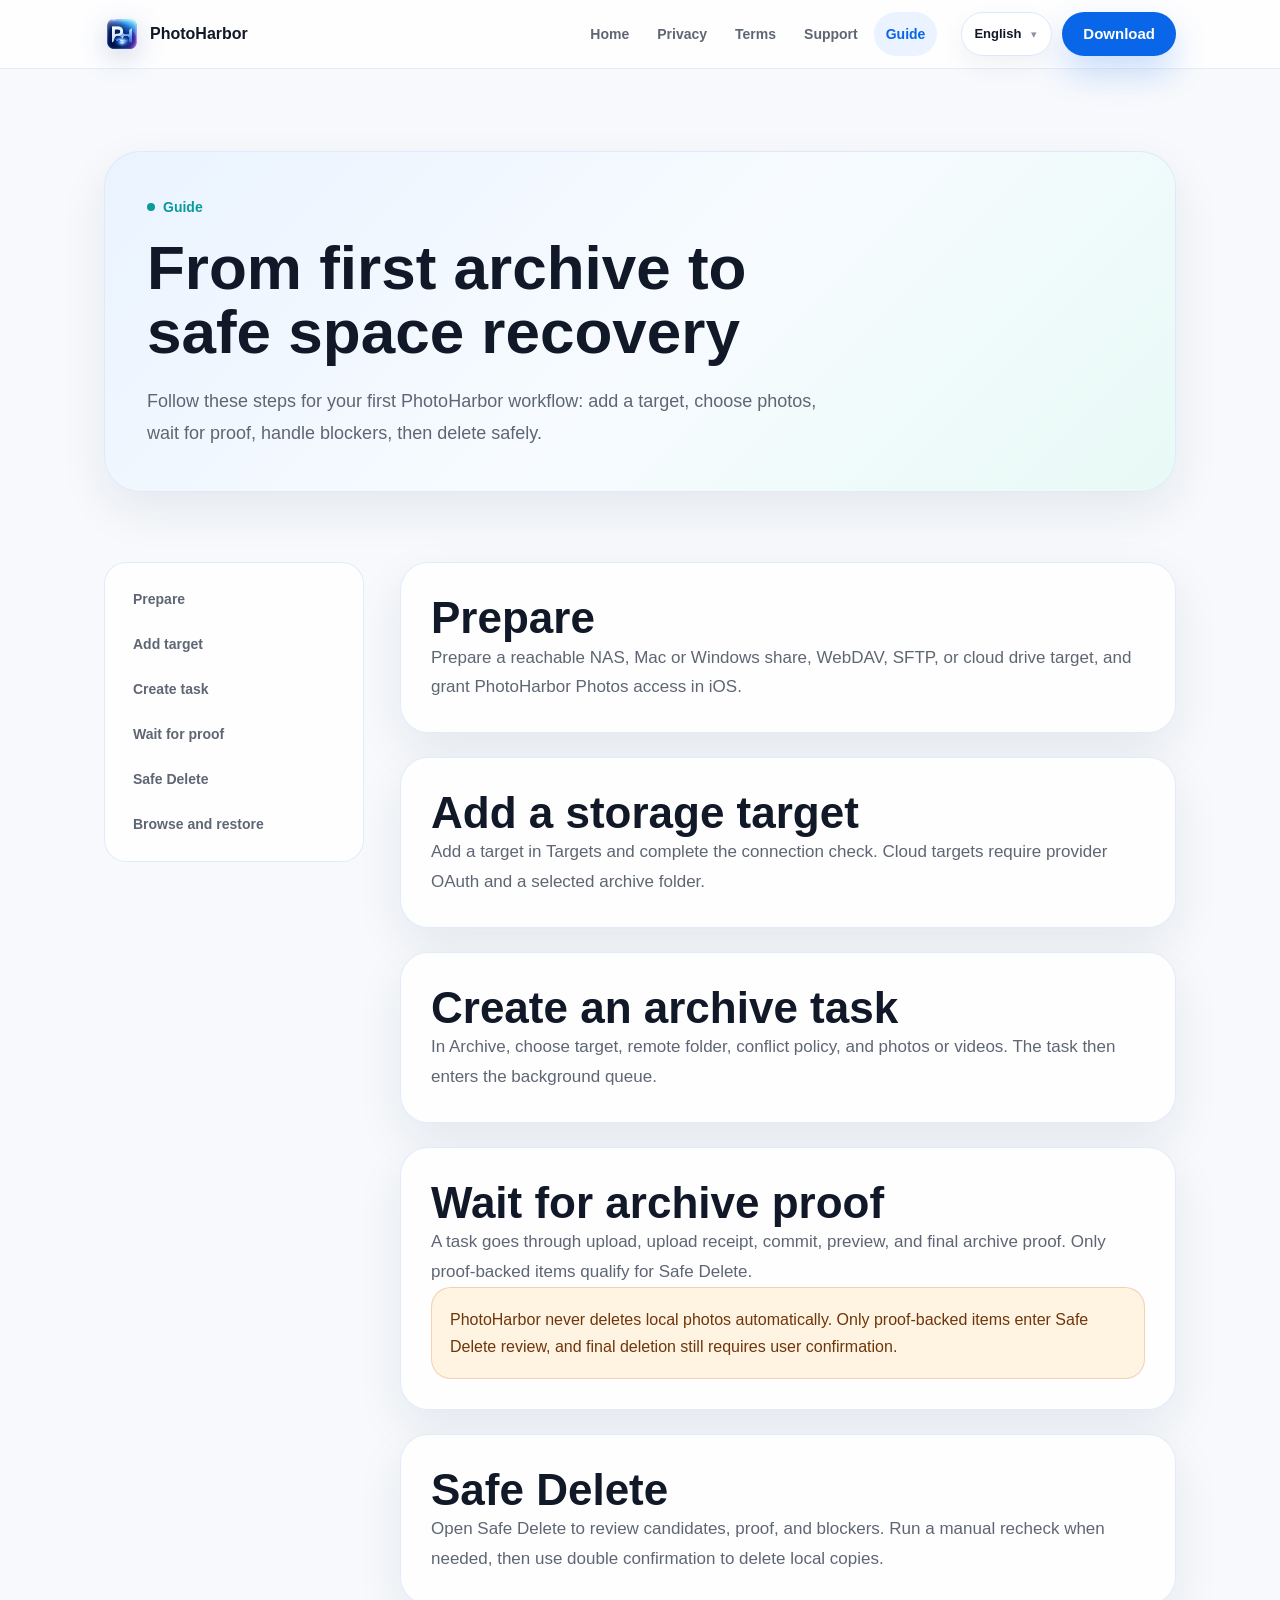
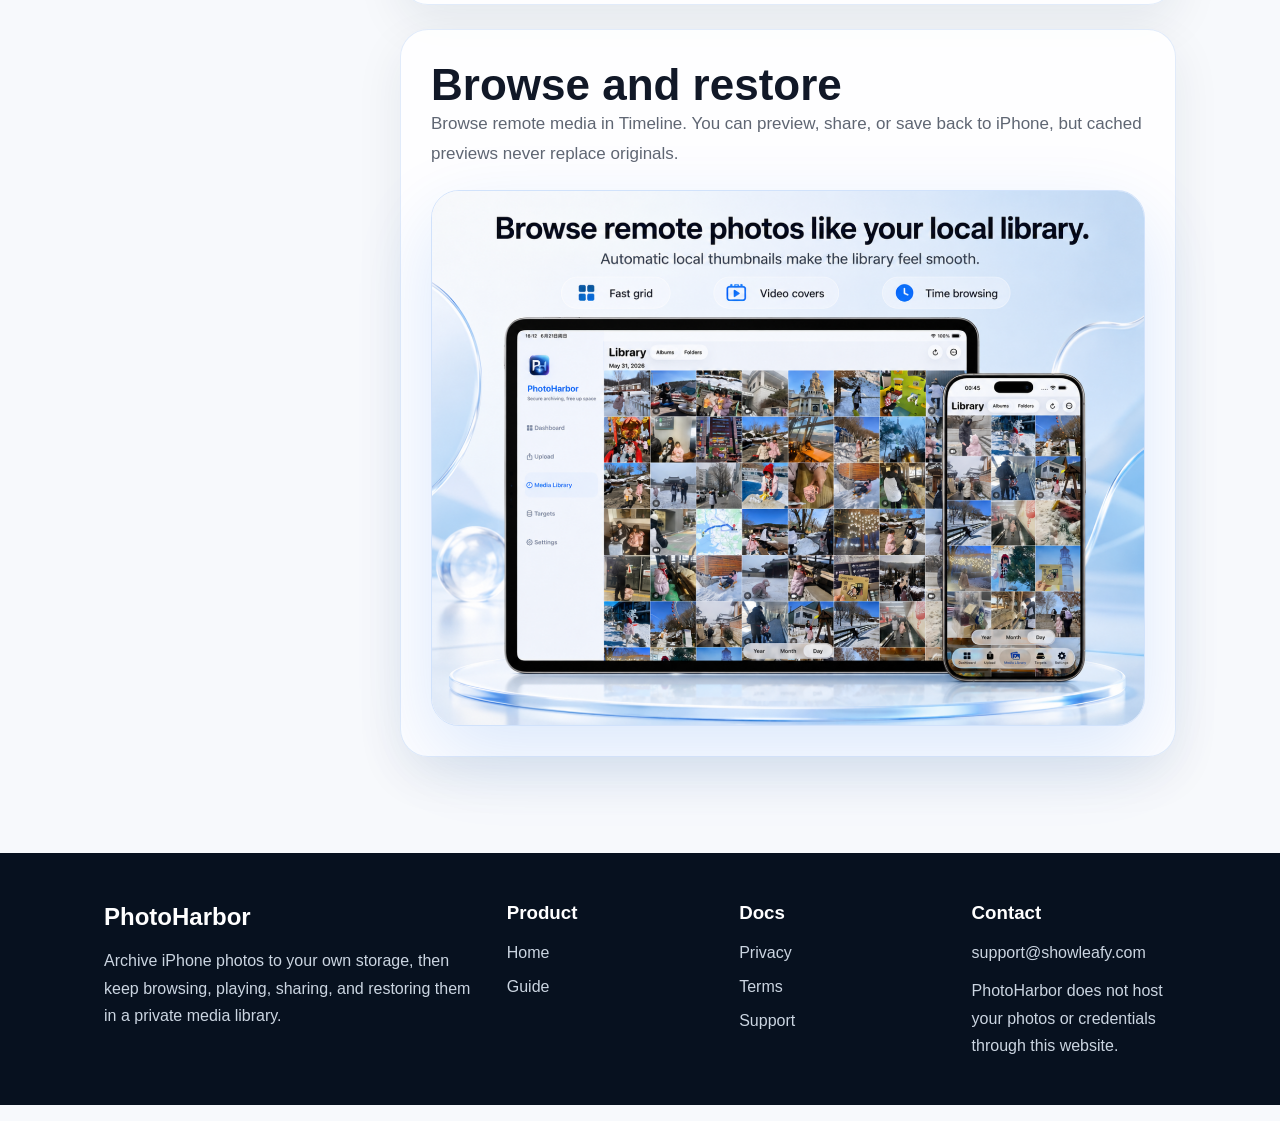
==== guide.html @ 7e553511 "Publish PhotoHarbor website updates" ====
<!doctype html>
<html lang="zh-Hans">
  <head>
    <meta charset="utf-8">
    <meta name="viewport" content="width=device-width, initial-scale=1">
    <meta
      name="description"
      content="PhotoHarbor user guide for first archive, proof, Safe Delete, and recovery."
      data-i18n-content="meta_guide_description"
    >
    <title>使用说明 | PhotoHarbor</title>
    <link rel="icon" href="assets/app-icon.png" type="image/png">
    <link rel="apple-touch-icon" href="assets/app-icon.png">
    <link rel="stylesheet" href="assets/styles.css?v=20260713prepareguide">
  </head>
  <body data-title-key="guide_title">
    <header class="site-header">
      <nav class="nav" aria-label="Primary" data-i18n-aria-label="aria_primary_nav">
        <a class="brand" href="index.html"><img class="brand-mark" src="assets/app-icon.png" alt=""><span>PhotoHarbor</span></a>
        <div class="nav-links">
          <a href="index.html" data-i18n="nav_home">首页</a>
          <a href="privacy.html" data-i18n="nav_privacy">隐私</a>
          <a href="terms.html" data-i18n="nav_terms">条款</a>
          <a href="support.html" data-i18n="nav_support">支持</a>
          <a href="guide.html" aria-current="page" data-i18n="nav_guide">使用说明</a>
        </div>
        <div class="nav-actions">
          <div class="lang-switch">
            <label class="visually-hidden" for="site-language-guide" data-i18n="language_picker_label">Website language</label>
            <select
              class="lang-select"
              id="site-language-guide"
              aria-label="Website language"
              data-i18n-aria-label="language_picker_label"
            >
              <option value="en" data-i18n="language_option_en">English</option>
              <option value="zh-Hans" data-i18n="language_option_zh_hans">简体中文</option>
              <option value="zh-Hant" data-i18n="language_option_zh_hant">繁體中文</option>
              <option value="ja" data-i18n="language_option_ja">日本語</option>
              <option value="de" data-i18n="language_option_de">Deutsch</option>
            </select>
          </div>
          <a class="btn btn-primary" href="mailto:support@showleafy.com" data-i18n="nav_cta">下载 App</a>
        </div>
      </nav>
    </header>

    <main>
      <section class="page-hero">
        <div class="page-hero-card">
          <p class="eyebrow" data-i18n="nav_guide">使用说明</p>
          <h1 data-i18n="guide_title">从第一次归档到安全释放空间</h1>
          <p class="page-hero-copy" data-i18n="guide_intro">按照下面的步骤完成第一次 PhotoHarbor 工作流：添加目标、选择照片、等待 proof、处理阻断、再安全删除。</p>
        </div>
      </section>

      <div class="page-layout">
        <div class="page-grid">
          <aside class="toc" aria-label="Guide sections" data-i18n-aria-label="aria_guide_sections">
            <a href="#prepare" data-i18n="guide_toc_1">准备工作</a>
            <details class="toc-submenu" data-locale-only="zh-Hans" data-guide-nav-group="prepare" open>
              <summary>准备工作目录</summary>
              <nav class="toc-subnav" aria-label="准备工作目录">
                <a href="#prepare-storage">选择存储方式</a>
                <a href="#prepare-device">准备 NAS 或电脑</a>
                <a href="#prepare-connection">准备连接信息</a>
                <a href="#prepare-permissions">授予系统权限</a>
                <a href="#prepare-network">检查网络与上传设置</a>
                <a href="#prepare-checklist">完成归档前检查</a>
              </nav>
            </details>
            <a href="#target" data-i18n="guide_toc_2">添加目标</a>
            <details class="toc-submenu" data-locale-only="zh-Hans" data-guide-nav-group="target" open>
              <summary>添加目标目录</summary>
              <nav class="toc-subnav" aria-label="添加目标目录">
                <a href="#target-entry">进入添加页面</a>
                <a href="#target-type">选择目标类型</a>
                <a href="#target-server">填写服务器信息</a>
                <a href="#target-cloud">完成云盘授权</a>
                <a href="#target-options">确认特殊设置</a>
                <a href="#target-check">检查并保存</a>
                <a href="#target-after-save">确认建库状态</a>
              </nav>
            </details>
            <a href="#task" data-i18n="guide_toc_3">创建任务</a>
            <a href="#proof" data-i18n="guide_toc_4">等待 proof</a>
            <a href="#delete" data-i18n="guide_toc_5">安全删除</a>
            <a href="#library" data-i18n="guide_toc_6">浏览与恢复</a>
          </aside>
          <div class="page-content">
            <section class="page-section" id="prepare">
              <h2 data-i18n="guide_prepare_title">准备工作</h2>
              <p data-i18n="guide_prepare_text" data-locale-except="zh-Hans">准备一个可访问的 NAS、Mac / Windows 共享文件夹、WebDAV、SFTP 或云盘目标，并在 iOS 中授予 PhotoHarbor 照片访问权限。</p>

              <div class="prepare-guide" data-locale-only="zh-Hans">
                <div class="prepare-intro">
                  <p>完成以下准备后，再进入“添加存储目标”。第一次使用时，建议让 iPhone 或 iPad 与 NAS、Mac 或 Windows 电脑连接到同一个 Wi‑Fi，并优先使用 SMB。</p>
                  <p>PhotoHarbor 不要求你先把照片复制到电脑，也不要求把家中的 NAS 暴露到公网。App 只有在所选远端文件夹通过连接、写入、浏览和轻量读取检查后，才会把它保存为可用目标；本机照片也不会被自动删除。</p>
                </div>

                <div class="prepare-check-card prepare-quick-check">
                  <div class="prepare-card-heading">
                    <span class="prepare-step-mark" aria-hidden="true">✓</span>
                    <div>
                      <h3>开始前快速检查</h3>
                      <p>先确认下面七项，可以减少第一次连接时的反复排查。</p>
                    </div>
                  </div>
                  <ul class="prepare-check-list">
                    <li>已准备一个专门存放照片和视频的远端文件夹。</li>
                    <li>远端剩余空间足够容纳本次归档内容。</li>
                    <li>知道服务器地址、端口、文件夹路径、用户名和密码，或已经准备好云盘账号。</li>
                    <li>iPhone/iPad 能访问目标所在网络；异地连接时已经接入 VPN。</li>
                    <li>已允许 PhotoHarbor 访问需要归档的照片。</li>
                    <li>已确认“仅在 Wi‑Fi 网络下上传”是否符合当前需求。</li>
                    <li>在 PhotoHarbor 显示归档 proof 完成前，不手动删除本机原件。</li>
                  </ul>
                </div>

                <section class="prepare-subsection" id="prepare-storage" data-guide-section-group="prepare">
                  <div class="prepare-section-heading">
                    <span>01</span>
                    <div>
                      <p>先确定连接方式</p>
                      <h3>选择存储方式</h3>
                    </div>
                  </div>
                  <p class="prepare-section-copy">不同协议需要准备的信息不同。家庭 NAS 或电脑共享目录优先考虑 SMB；已有安全服务或需要异地访问时，再按实际环境选择 WebDAV、SFTP 或云盘。</p>
                  <div class="prepare-protocol-grid">
                    <article class="prepare-protocol-card prepare-protocol-recommended">
                      <p class="prepare-card-kicker">家庭用户优先推荐</p>
                      <h4>SMB</h4>
                      <p>适合群晖、威联通、飞牛、Windows 共享文件夹和 Mac 文件共享。首次使用最容易配置，通常在同一局域网内使用。需要准备服务器 IP、共享文件夹、用户名和密码，默认端口为 <code>445</code>。</p>
                    </article>
                    <article class="prepare-protocol-card">
                      <p class="prepare-card-kicker">已有 WebDAV 服务</p>
                      <h4>WebDAV</h4>
                      <p>需要服务器地址、端口、文件夹路径、用户名和密码。服务器支持时应选择 HTTPS；HTTP WebDAV 不加密凭据和媒体内容，只应在完全可信的局域网中使用。</p>
                    </article>
                    <article class="prepare-protocol-card">
                      <p class="prepare-card-kicker">熟悉服务器管理</p>
                      <h4>SFTP</h4>
                      <p>需要开启 SSH/SFTP 服务，并准备服务器地址、端口、账号和远端绝对路径。可使用密码或私钥认证；私钥优先采用 Ed25519 或 ECDSA，当前不把 RSA 作为推荐方案。</p>
                    </article>
                    <article class="prepare-protocol-card">
                      <p class="prepare-card-kicker">不依赖家庭局域网</p>
                      <h4>云盘</h4>
                      <p>支持 Google Drive、Dropbox、OneDrive 和百度网盘。在 PhotoHarbor 内完成官方登录，再选择或新建归档文件夹，不需要手动填写 access token。Google Drive 只管理默认 PhotoHarbor 文件夹或用户明确选择授权的文件夹。</p>
                    </article>
                  </div>
                  <aside class="prepare-notice prepare-notice-warning">
                    <strong>异地访问先连接 VPN</strong>
                    <p>如果目标只在家中局域网可访问，而你当前不在家，请先连接家庭 VPN。不要直接把 SMB <code>445</code> 端口暴露到互联网；异地访问优先使用 VPN、HTTPS WebDAV、SFTP 或云盘。</p>
                  </aside>
                </section>

                <section class="prepare-subsection" id="prepare-device" data-guide-section-group="prepare">
                  <div class="prepare-section-heading">
                    <span>02</span>
                    <div>
                      <p>按设备完成共享与权限配置</p>
                      <h3>准备 NAS 或电脑</h3>
                    </div>
                  </div>
                  <p class="prepare-section-copy">下面的菜单名称可能因系统版本略有不同。每次只需展开你正在使用的平台；无论品牌如何，最终都要确保账号能在目标目录中创建、读取、重命名和删除文件。</p>
                  <div class="prepare-vendor-list">
                    <details class="prepare-vendor-card" name="prepare-platforms">
                      <summary><span>群晖 Synology</span><small>DSM · SMB</small></summary>
                      <div class="prepare-vendor-content">
                        <ol>
                          <li>登录 DSM，进入“控制面板 → 文件服务 → SMB”，开启 SMB 服务。</li>
                          <li>在“控制面板 → 共享文件夹”中新建或选择专用目录，例如 <code>PhotoHarbor</code>。</li>
                          <li>建议创建专用普通账号，并授予该目录读写权限；不要依赖 Guest 账号。</li>
                          <li>确认账号可以新建、读取、重命名和删除文件。</li>
                          <li>记录 NAS 的局域网 IP、共享文件夹名称、用户名和密码。</li>
                        </ol>
                        <div class="prepare-official-links">
                          <a href="https://kb.synology.com/en-global/DSM/help/DSM/AdminCenter/file_winmacnfs_win" target="_blank" rel="noopener noreferrer">群晖 SMB 官方说明<span aria-hidden="true">↗</span></a>
                          <a href="https://kb.synology.com/en-global/DSM/tutorial/Why_cant_access_shared_folder" target="_blank" rel="noopener noreferrer">共享文件夹排查说明<span aria-hidden="true">↗</span></a>
                        </div>
                      </div>
                    </details>
                    <details class="prepare-vendor-card" name="prepare-platforms">
                      <summary><span>威联通 QNAP</span><small>QTS · SMB</small></summary>
                      <div class="prepare-vendor-content">
                        <ol>
                          <li>登录 QTS，进入“控制台 → 网络和文件服务 → Win/Mac/NFS/WebDAV → Microsoft 网络”，启用 SMB。</li>
                          <li>在“权限 → 共享文件夹”中新建或选择归档目录。</li>
                          <li>为 PhotoHarbor 使用的账号授予读写权限，并限制匿名访问。</li>
                          <li>记录 NAS IP、共享目录、账号和密码；SMB 默认端口为 <code>445</code>。</li>
                          <li>如果设置了主机访问限制，确认 iPhone 所在网段没有被拒绝。</li>
                        </ol>
                        <div class="prepare-official-links">
                          <a href="https://docs.qnap.com/operating-system/qts/5.1.x/en-us/configuring-samba-microsoft-networking-settings-7447174D.html" target="_blank" rel="noopener noreferrer">QNAP SMB 官方说明<span aria-hidden="true">↗</span></a>
                          <a href="https://docs.qnap.com/operating-system/qts/4.5.x/en-us/GUID-75840FD2-079E-40D5-AF8B-4156DB0E126A.html" target="_blank" rel="noopener noreferrer">共享目录权限说明<span aria-hidden="true">↗</span></a>
                        </div>
                      </div>
                    </details>
                    <details class="prepare-vendor-card" name="prepare-platforms">
                      <summary><span>飞牛 fnOS</span><small>SMB / WebDAV / SFTP</small></summary>
                      <div class="prepare-vendor-content">
                        <ol>
                          <li>进入“设置 → 文件共享协议”，开启 SMB；需要 SFTP 时进入“设置 → SSH”开启服务。</li>
                          <li>在“文件管理 → 我的文件 → 团队文件”中新建专用团队文件夹。</li>
                          <li>创建时允许该目录通过 SMB/WebDAV 等文件共享协议挂载。</li>
                          <li>为使用的账号授予“读写”权限，并确认该账号的文件共享可见范围包含此目录。</li>
                          <li>记录设备 IP、账号和目录原始路径。</li>
                        </ol>
                        <div class="prepare-official-links">
                          <a href="https://help.fnnas.com/articles/v1/contact/user-role" target="_blank" rel="noopener noreferrer">飞牛文件共享权限说明<span aria-hidden="true">↗</span></a>
                          <a href="https://help.fnnas.com/articles/v1/file/team" target="_blank" rel="noopener noreferrer">团队文件夹说明<span aria-hidden="true">↗</span></a>
                        </div>
                      </div>
                    </details>
                    <details class="prepare-vendor-card" name="prepare-platforms">
                      <summary><span>macOS</span><small>文件共享 · SMB</small></summary>
                      <div class="prepare-vendor-content">
                        <ol>
                          <li>打开“系统设置 → 通用 → 共享 → 文件共享”。</li>
                          <li>点击文件共享旁的信息按钮，在“选项”中开启“使用 SMB 来共享文件和文件夹”。</li>
                          <li>勾选允许通过 SMB 登录的 Mac 用户。</li>
                          <li>将归档目录加入共享文件夹，并给予该用户“读与写”权限。</li>
                          <li>记录 Mac 的局域网 IP、共享文件夹名称、用户名和密码；归档期间避免 Mac 进入睡眠。</li>
                        </ol>
                        <div class="prepare-official-links">
                          <a href="https://support.apple.com/guide/mac-help/mh14107/mac" target="_blank" rel="noopener noreferrer">Apple 官方 SMB 设置说明<span aria-hidden="true">↗</span></a>
                        </div>
                      </div>
                    </details>
                    <details class="prepare-vendor-card" name="prepare-platforms">
                      <summary><span>Windows 11</span><small>网络文件共享 · SMB</small></summary>
                      <div class="prepare-vendor-content">
                        <ol>
                          <li>将当前网络配置为“专用网络”，并开启网络发现和文件及打印机共享。</li>
                          <li>在文件资源管理器中右键目标文件夹，选择“显示更多选项 → 授予访问权限 → 特定用户”。</li>
                          <li>为专用账号授予读取和写入权限；不建议长期使用无密码或 Everyone 完全控制。</li>
                          <li>确认 Windows 防火墙允许专用网络中的文件共享。</li>
                          <li>记录电脑 IP、共享名称、Windows 用户名和密码；上传期间保持电脑开机。</li>
                        </ol>
                        <div class="prepare-official-links">
                          <a href="https://support.microsoft.com/windows/experience/connectivity-networking/file-sharing-over-a-network-in-windows" target="_blank" rel="noopener noreferrer">Microsoft 官方网络文件共享说明<span aria-hidden="true">↗</span></a>
                        </div>
                      </div>
                    </details>
                  </div>
                </section>

                <section class="prepare-subsection" id="prepare-connection" data-guide-section-group="prepare">
                  <div class="prepare-section-heading">
                    <span>03</span>
                    <div>
                      <p>与 App 表单逐项对应</p>
                      <h3>准备连接信息</h3>
                    </div>
                  </div>
                  <p class="prepare-section-copy">先把下面的信息记在手边。主机地址只填写 IP 或域名，不要把共享文件夹或目录路径拼在主机地址中。</p>
                  <div class="prepare-table-wrap">
                    <table class="prepare-fields-table">
                      <thead>
                        <tr><th scope="col">App 字段</th><th scope="col">应填写内容</th><th scope="col">示例</th></tr>
                      </thead>
                      <tbody>
                        <tr><th scope="row">显示名称</th><td data-label="应填写内容">只用于在 PhotoHarbor 中识别目标</td><td data-label="示例">家庭群晖</td></tr>
                        <tr><th scope="row">主机地址</th><td data-label="应填写内容">IP 或域名，不填写文件夹路径</td><td data-label="示例"><code>192.168.1.20</code></td></tr>
                        <tr><th scope="row">端口</th><td data-label="应填写内容">SMB 常用 445、WebDAV 常用 443/80、SFTP 常用 22</td><td data-label="示例"><code>445</code></td></tr>
                        <tr><th scope="row">文件夹路径</th><td data-label="应填写内容">账号有读写权限的归档目录</td><td data-label="示例"><code>/PhotoHarbor</code></td></tr>
                        <tr><th scope="row">用户名/密码</th><td data-label="应填写内容">NAS、Mac、Windows 或服务器账号</td><td data-label="示例">专用普通账号</td></tr>
                        <tr><th scope="row">SMB 域</th><td data-label="应填写内容">仅在工作组或域环境需要</td><td data-label="示例">留空或填写实际域</td></tr>
                        <tr><th scope="row">SFTP 认证</th><td data-label="应填写内容">密码或支持的私钥</td><td data-label="示例">Ed25519/ECDSA</td></tr>
                        <tr><th scope="row">云盘文件夹</th><td data-label="应填写内容">授权后在 App 中选择</td><td data-label="示例">无需手工输入 ID</td></tr>
                      </tbody>
                    </table>
                  </div>
                  <aside class="prepare-notice prepare-notice-info">
                    <strong>使用独立普通账号</strong>
                    <p>建议为 PhotoHarbor 使用独立普通账号和独立归档目录，不要直接使用 NAS 超级管理员账号。凭据保存在设备 Keychain 中，数据库和诊断报告只保留目标元数据及凭据引用。</p>
                  </aside>
                  <div class="prepare-action-explainer">
                    <p class="prepare-card-kicker">“检查并保存”会做什么</p>
                    <h4>通过完整的目标能力检查后才会保存</h4>
                    <p>点击“检查并保存”后，PhotoHarbor 会检查是否能够连接、创建测试内容、提交或重命名文件、列出目录并执行轻量读取。测试成功后才保存目标，临时探测内容会尽力清理。页面必须显示“可用于归档”后，再进入下一步。</p>
                  </div>
                </section>

                <section class="prepare-subsection" id="prepare-permissions" data-guide-section-group="prepare">
                  <div class="prepare-section-heading">
                    <span>04</span>
                    <div>
                      <p>允许 App 读取所选内容并访问目标</p>
                      <h3>授予系统权限</h3>
                    </div>
                  </div>
                  <div class="prepare-permission-grid">
                    <article>
                      <h4>照片权限</h4>
                      <p>第一次从“上传”进入选择流程时，允许 PhotoHarbor 访问照片。建议选择完整访问；如果选择有限访问，只能处理已授权的照片，后续新增照片可能需要在系统设置中更新授权范围。</p>
                    </article>
                    <article>
                      <h4>本地网络权限</h4>
                      <p>连接 NAS、Mac 或 Windows 时，需要允许本地网络访问。若曾拒绝，可到“iOS 设置 → 隐私与安全性 → 本地网络”重新开启 PhotoHarbor。</p>
                    </article>
                    <article>
                      <h4>云盘授权</h4>
                      <p>云盘登录在服务商官方授权页面完成。PhotoHarbor 不接收云盘登录密码，只保存完成操作所需的 OAuth 凭据。</p>
                    </article>
                    <article>
                      <h4>iCloud 原件</h4>
                      <p>如果 iPhone 开启了“优化 iPhone 储存空间”，部分原件可能只在 iCloud 中。首次大批归档前应保持稳定网络、足够的本机临时空间和电量，让系统能够下载所选原件。</p>
                    </article>
                  </div>
                </section>

                <section class="prepare-subsection" id="prepare-network" data-guide-section-group="prepare">
                  <div class="prepare-section-heading">
                    <span>05</span>
                    <div>
                      <p>避免任务因网络策略暂停</p>
                      <h3>检查网络与上传设置</h3>
                    </div>
                  </div>
                  <div class="prepare-wifi-summary">
                    <span aria-hidden="true">Wi‑Fi</span>
                    <p>“仅在 Wi‑Fi 网络下上传”默认开启。开启时，如果当前只有蜂窝网络，新建任务仍会创建，但会显示“等待 Wi‑Fi”，接入 Wi‑Fi 或有线网络后自动继续。浏览、预览、播放和删除校验不受这个开关影响。</p>
                  </div>
                  <ul class="prepare-check-list prepare-network-list">
                    <li>iPhone/iPad 与 NAS 或电脑处于同一 Wi‑Fi 或可互通的 VPN。</li>
                    <li>避免使用开启“客户端隔离”的访客 Wi‑Fi。</li>
                    <li>NAS、电脑、外接硬盘和目标卷保持在线。</li>
                    <li>归档大视频时连接电源，并避免电脑自动睡眠。</li>
                    <li>云盘账号授权有效，目标文件夹仍存在且可写。</li>
                    <li>若允许蜂窝上传，在“设置”页关闭“仅在 Wi‑Fi 网络下上传”，并留意流量消耗。</li>
                  </ul>
                </section>

                <section class="prepare-subsection" id="prepare-checklist" data-guide-section-group="prepare">
                  <div class="prepare-section-heading">
                    <span>06</span>
                    <div>
                      <p>确认可以安全开始第一次归档</p>
                      <h3>完成归档前检查</h3>
                    </div>
                  </div>
                  <div class="prepare-final-checks">
                    <ul class="prepare-check-list">
                      <li>目标页面显示“可用于归档”。</li>
                      <li>连接、写入、文件夹浏览和轻量预览检查均已通过。</li>
                      <li>远端目录有足够剩余空间。</li>
                      <li>当前账号拥有创建、读取、重命名和删除权限。</li>
                      <li>已确定本次任务使用的远端文件夹。</li>
                      <li>已理解冲突策略：重命名保留两份、跳过项不会获得 Safe Delete 资格、覆盖需要额外确认。</li>
                      <li>已确认 Wi‑Fi 上传偏好。</li>
                      <li>已理解“上传完成”不等于可以删除；必须等待最终归档 proof 完成，再进入 Safe Delete。</li>
                    </ul>
                    <a class="btn btn-primary prepare-next-action" href="#target">继续：添加存储目标<span aria-hidden="true">→</span></a>
                  </div>
                  <div class="prepare-troubleshooting">
                    <div class="prepare-card-heading">
                      <span class="prepare-step-mark prepare-step-mark-warning" aria-hidden="true">!</span>
                      <div>
                        <h3>常见失败速查</h3>
                        <p>连接检查没有通过时，先按错误类型排查，不要跳过检查直接开始归档。</p>
                      </div>
                    </div>
                    <dl>
                      <div><dt>目标不可达</dt><dd>检查 Wi‑Fi、VPN、服务器地址和端口。</dd></div>
                      <div><dt>认证失败</dt><dd>检查用户名、密码、SMB 域或 SFTP 私钥。</dd></div>
                      <div><dt>文件夹权限不足</dt><dd>换用可写目录，或补齐创建、重命名和删除权限。</dd></div>
                      <div><dt>远端空间不足</dt><dd>释放空间或选择其他目录。</dd></div>
                      <div><dt>无法浏览/轻量读取</dt><dd>重新运行连接检查；仍失败时改用其他协议或目标，避免进入不完整的 proof 链路。</dd></div>
                    </dl>
                  </div>
                </section>
              </div>
            </section>
            <section class="page-section" id="target">
              <h2 data-i18n="guide_target_title">添加存储目标</h2>
              <p data-i18n="guide_target_text" data-locale-except="zh-Hans">在 Targets 中添加目标并完成连接检查。云盘目标需要通过对应平台 OAuth 授权，并选择用于归档的文件夹。</p>

              <div class="target-guide" data-locale-only="zh-Hans">
                <div class="prepare-intro">
                  <p>存储目标是 PhotoHarbor 用来归档照片和视频的远端位置。添加前请先完成“准备工作”，确认目标目录可以连接并具有读写权限。</p>
                  <p>基础版可以配置 1 个可写目标；完整版或完整试用期可以配置多个目标。达到数量上限时，App 会先显示升级提示，不会进入添加表单。</p>
                </div>

                <ol class="target-flow" aria-label="添加存储目标流程">
                  <li>目标页面</li>
                  <li>点击“+”</li>
                  <li>选择协议或云盘</li>
                  <li>填写信息或授权</li>
                  <li>选择归档文件夹</li>
                  <li>检查并保存</li>
                  <li>等待媒体库准备</li>
                </ol>

                <section class="prepare-subsection target-subsection" id="target-entry" data-guide-section-group="target">
                  <div class="prepare-section-heading">
                    <span aria-hidden="true">01</span>
                    <div><p>打开入口</p><h3>进入添加页面</h3></div>
                  </div>
                  <ol class="target-step-list">
                    <li>打开 PhotoHarbor，进入“目标”页面。</li>
                    <li>点击右上角“+”；当前还没有目标时，也可以点击空状态中的添加按钮。</li>
                    <li>输入可选的“显示名称”。它只用于在 App 中识别目标，留空时会自动生成。</li>
                    <li>如果基础版已经配置了一个目标，App 会说明目标数量已达到上限，并提供升级入口。</li>
                  </ol>
                  <div class="prepare-notice prepare-notice-info">
                    <strong>此时不会上传照片</strong>
                    <p>添加目标不会立即上传任何照片。只有后续创建归档任务并选择照片或视频后，上传才会开始。</p>
                  </div>
                </section>

                <section class="prepare-subsection target-subsection" id="target-type" data-guide-section-group="target">
                  <div class="prepare-section-heading">
                    <span aria-hidden="true">02</span>
                    <div><p>确定连接方式</p><h3>选择目标类型</h3></div>
                  </div>
                  <div class="prepare-protocol-grid target-protocol-grid">
                    <article class="prepare-protocol-card prepare-protocol-recommended">
                      <p class="prepare-card-kicker">家庭用户优先推荐</p>
                      <h4>SMB</h4>
                      <p>适合家庭 NAS、Windows 共享文件夹和 Mac 文件共享，通常在同一局域网或 VPN 中使用。</p>
                    </article>
                    <article class="prepare-protocol-card">
                      <p class="prepare-card-kicker">已有 WebDAV 服务</p>
                      <h4>WebDAV</h4>
                      <p>适合已部署 WebDAV 的服务器。服务器支持时应优先选择 HTTPS。</p>
                    </article>
                    <article class="prepare-protocol-card">
                      <p class="prepare-card-kicker">熟悉服务器管理</p>
                      <h4>SFTP</h4>
                      <p>适合已经开启 SSH/SFTP 的 NAS 或服务器，可使用密码或受支持的私钥认证。</p>
                    </article>
                    <article class="prepare-protocol-card">
                      <p class="prepare-card-kicker">无需家庭局域网</p>
                      <h4>云盘</h4>
                      <p>支持 Google Drive、Dropbox、OneDrive 和百度网盘，通过服务商官方页面完成授权。</p>
                    </article>
                  </div>
                  <div class="prepare-notice prepare-notice-warning">
                    <strong>切换类型后重新核对所有字段</strong>
                    <p>地址、端口、路径和认证方式会随协议变化，不要直接沿用上一个协议的参数。</p>
                  </div>
                </section>

                <section class="prepare-subsection target-subsection" id="target-server" data-guide-section-group="target">
                  <div class="prepare-section-heading">
                    <span aria-hidden="true">03</span>
                    <div><p>对应 App 表单</p><h3>填写服务器信息</h3></div>
                  </div>
                  <div class="prepare-table-wrap">
                    <table class="prepare-fields-table target-fields-table">
                      <thead><tr><th>类型</th><th>必填内容</th><th>特殊设置</th></tr></thead>
                      <tbody>
                        <tr><th>SMB</th><td>主机、共享文件夹、用户名、密码</td><td>端口通常为 <code>445</code>；工作组或域环境才填写“SMB 域”</td></tr>
                        <tr><th>WebDAV</th><td>HTTP/HTTPS、主机、端口、路径</td><td>HTTPS 通常为 <code>443</code>，HTTP 通常为 <code>80</code>；HTTP 会显示未加密风险提示</td></tr>
                        <tr><th>SFTP</th><td>主机、端口、远端路径、用户名、认证信息</td><td>端口通常为 <code>22</code>；支持密码或私钥认证</td></tr>
                        <tr><th>云盘</th><td>官方账号授权、归档文件夹</td><td>不需要填写服务器密码、access token 或文件夹 ID</td></tr>
                      </tbody>
                    </table>
                  </div>
                  <ul class="target-rule-list">
                    <li>主机地址只填写 IP 或域名，不要把归档文件夹路径写进主机字段。</li>
                    <li>路径必须指向当前账号有权创建、读取、重命名和删除内容的目录。</li>
                    <li>WebDAV 允许匿名访问时可以不填凭据；一旦填写用户名或密码，两项应配套填写。</li>
                    <li>SFTP 私钥支持 Ed25519 和 ECDSA P256/P384/P521。RSA、无法识别的私钥，以及加密但未填写口令的私钥不能使用。</li>
                    <li>密码和 OAuth 凭据保存在设备 Keychain 中，不会提交到 PhotoHarbor 官网。</li>
                  </ul>
                </section>

                <section class="prepare-subsection target-subsection" id="target-cloud" data-guide-section-group="target">
                  <div class="prepare-section-heading">
                    <span aria-hidden="true">04</span>
                    <div><p>服务商官方登录</p><h3>完成云盘授权</h3></div>
                  </div>
                  <p class="prepare-section-copy">选择云盘后，在 PhotoHarbor 内发起官方授权，再确认用于归档的文件夹。无需复制 access token，也无需手工输入 provider 文件夹 ID。</p>
                  <div class="prepare-vendor-list target-cloud-list">
                    <details class="prepare-vendor-card" open>
                      <summary><span>Google Drive</span><small>Picker 文件夹授权</small></summary>
                      <div class="prepare-vendor-content">
                        <ol>
                          <li>在 Google 官方授权页登录账号。</li>
                          <li>通过 Google Picker 选择允许 PhotoHarbor 管理的归档文件夹。</li>
                          <li>PhotoHarbor 只管理 App 创建的默认文件夹或你明确授权的文件夹，不默认浏览整个“我的云端硬盘”。</li>
                          <li>切换 Google 账号后，必须重新授权并重新选择文件夹。</li>
                        </ol>
                      </div>
                    </details>
                    <details class="prepare-vendor-card">
                      <summary><span>Dropbox</span><small>授权后在 App 内选目录</small></summary>
                      <div class="prepare-vendor-content">
                        <ol>
                          <li>完成 Dropbox 官方 OAuth 登录。</li>
                          <li>在 App 中浏览、新建或选择归档文件夹。</li>
                          <li>文件夹 ID 由 App 自动保存，不需要手工填写。</li>
                        </ol>
                      </div>
                    </details>
                    <details class="prepare-vendor-card">
                      <summary><span>OneDrive</span><small>个人与全球版 Microsoft 365</small></summary>
                      <div class="prepare-vendor-content">
                        <ol>
                          <li>使用个人 Microsoft 账号或全球版 Microsoft 365 工作/学校账号登录。</li>
                          <li>当前暂不支持世纪互联账号。</li>
                          <li>授权后在 App 中浏览、新建或选择归档文件夹。</li>
                        </ol>
                      </div>
                    </details>
                    <details class="prepare-vendor-card">
                      <summary><span>百度网盘</span><small>授权、选目录与播放设置</small></summary>
                      <div class="prepare-vendor-content">
                        <ol>
                          <li>完成百度官方授权，再选择归档文件夹。</li>
                          <li>授权失效时，按照 App 提示重新登录。</li>
                          <li>文件夹路径和内部标识由 App 管理，无需手工输入。</li>
                        </ol>
                      </div>
                    </details>
                  </div>
                  <div class="prepare-notice prepare-notice-warning">
                    <strong>切换云盘账号会重置文件夹选择</strong>
                    <p>重新登录后，应再次确认归档文件夹，再运行“检查并保存”。</p>
                  </div>
                  <details class="target-technical-details">
                    <summary>技术详情：授权范围和过期时间</summary>
                    <p>App 可能显示 OAuth scopes 和 token 到期时间，供排查授权问题使用。普通用户不需要修改这些值；授权过期时按提示重新登录即可。</p>
                  </details>
                </section>

                <section class="prepare-subsection target-subsection" id="target-options" data-guide-section-group="target">
                  <div class="prepare-section-heading">
                    <span aria-hidden="true">05</span>
                    <div><p>协议与账号差异</p><h3>确认特殊设置</h3></div>
                  </div>
                  <div class="target-option-grid">
                    <article><h4>SMB 域</h4><p>家庭 NAS 通常留空，仅工作组、Active Directory 或企业域环境需要填写。</p></article>
                    <article><h4>WebDAV HTTP/HTTPS</h4><p>优先使用 HTTPS；HTTP 只用于完全可信的局域网，因为凭据和媒体内容不会被传输层加密。</p></article>
                    <article><h4>SFTP 认证方式</h4><p>密码与私钥二选一；只有私钥本身已加密时才填写私钥口令。</p></article>
                    <article><h4>云盘账号切换</h4><p>切换后重新授权，并重新选择与新账号对应的归档文件夹。</p></article>
                  </div>
                  <details class="target-feature-card" open>
                    <summary><span>百度转码视频播放</span><small>只影响远端视频播放</small></summary>
                    <div>
                      <ul>
                        <li>App 会显示百度账号会员状态。</li>
                        <li>超级会员默认自动开启；非超级会员或未知状态默认关闭。</li>
                        <li>用户可以手动覆盖，并通过“恢复默认”回到自动策略。</li>
                        <li>此开关不影响上传、归档 proof 或 Safe Delete 判断。</li>
                      </ul>
                    </div>
                  </details>
                  <div class="prepare-notice prepare-notice-info">
                    <strong>技术详情不是必填设置</strong>
                    <p>授权范围和 token 到期时间只用于查看与排障，不需要用户手工编辑。</p>
                  </div>
                </section>

                <section class="prepare-subsection target-subsection" id="target-check" data-guide-section-group="target">
                  <div class="prepare-section-heading">
                    <span aria-hidden="true">06</span>
                    <div><p>保存前能力探测</p><h3>检查并保存</h3></div>
                  </div>
                  <ol class="target-check-steps">
                    <li><span>1</span><p><strong>连接与认证</strong>连接服务器，或验证云盘授权仍然有效。</p></li>
                    <li><span>2</span><p><strong>创建探测内容</strong>在目标目录写入小型临时内容，不会读取或上传你的照片。</p></li>
                    <li><span>3</span><p><strong>写入与提交</strong>检查创建、写入、提交或重命名能力。</p></li>
                    <li><span>4</span><p><strong>浏览与轻量读取</strong>检查目录列表、范围读取和轻量预览能力。</p></li>
                    <li><span>5</span><p><strong>清理并保存</strong>尽力清理探测内容，达到最低归档要求后才保存目标和 Keychain 凭据。</p></li>
                  </ol>
                  <div class="target-result-grid">
                    <article class="target-result-success"><h4>可用于归档</h4><p>连接、写入和提交能力满足要求，可以进入下一步。</p></article>
                    <article class="target-result-limited"><h4>可用于归档，但部分能力受限</h4><p>目标可以保存，但文件夹浏览或轻量预览可能受限。具体项目能否进入 Safe Delete，仍取决于归档任务最终 proof。</p></article>
                    <article class="target-result-failed"><h4>检查失败</h4><p>目标不会保存。请按照提示修正地址、认证、目录权限、远端空间或协议。</p></article>
                  </div>
                  <div class="prepare-notice prepare-notice-info">
                    <strong>探测内容会尽力清理</strong>
                    <p>极少数云盘或服务器可能短暂保留探测目录，但这不代表照片已经开始上传。</p>
                  </div>
                  <div class="prepare-troubleshooting target-troubleshooting">
                    <div class="prepare-card-heading">
                      <span class="prepare-step-mark prepare-step-mark-warning" aria-hidden="true">!</span>
                      <div><h3>检查失败速查</h3><p>先按错误类型修正，再重新运行“检查并保存”。</p></div>
                    </div>
                    <dl>
                      <div><dt>找不到服务器</dt><dd>检查 Wi‑Fi、VPN、地址和端口。</dd></div>
                      <div><dt>认证失败</dt><dd>检查账号、密码、SMB 域、OAuth 登录或私钥。</dd></div>
                      <div><dt>无法写入/提交</dt><dd>补齐创建、重命名和删除权限。</dd></div>
                      <div><dt>无法浏览</dt><dd>检查目录权限；若 App 显示降级可用，应理解浏览功能可能受限。</dd></div>
                      <div><dt>无法轻量读取</dt><dd>重试连接或更换协议；“已上传”不等于已获得 Safe Delete 资格。</dd></div>
                      <div><dt>云盘授权失效</dt><dd>重新登录并重新选择归档文件夹。</dd></div>
                    </dl>
                  </div>
                </section>

                <section class="prepare-subsection target-subsection" id="target-after-save" data-guide-section-group="target">
                  <div class="prepare-section-heading">
                    <span aria-hidden="true">07</span>
                    <div><p>保存后的自动流程</p><h3>确认建库状态</h3></div>
                  </div>
                  <div class="target-bootstrap-explainer">
                    <h4>如果目标里已经有照片或视频</h4>
                    <p>保存成功后，PhotoHarbor 会先扫描目标中已有的文件夹，记录可以浏览的照片和视频，再按浏览时最先会看到的内容准备缩略图。整个过程自动开始，不需要手动设置。</p>
                    <p>已有媒体不会等待全部缩略图生成完成后才显示。App 会先准备第一批常用内容；达到可以浏览的条件后，你就能进入媒体库，App 会继续在后台补齐其余缩略图。</p>
                  </div>
                  <ol class="target-bootstrap-flow">
                    <li><strong>扫描已有文件夹</strong><span>从所选归档目录开始，逐层查找其中的文件夹；系统目录、回收站和快照目录会按规则跳过。</span></li>
                    <li><strong>识别照片和视频</strong><span>记录媒体所在文件夹和基本信息，目标详情中的目录数、媒体数会随着扫描逐步增加。</span></li>
                    <li><strong>安排生成顺序</strong><span>不会一次性处理所有文件，而是把用户最可能先看到的目录和媒体排在前面。</span></li>
                    <li><strong>准备首批缩略图</strong><span>优先准备根目录和一级文件夹的封面、首批可见媒体，以及每个文件夹的第一张代表图片。</span></li>
                    <li><strong>先开放媒体库</strong><span>第一批内容准备好并达到可以浏览的条件后，即可进入媒体库，无需等待整个目标处理完。</span></li>
                    <li><strong>后台继续补齐</strong><span>剩余照片和视频的缩略图继续在后台生成；你可以离开目标详情页，正常使用 App。</span></li>
                  </ol>

                  <div class="target-option-grid target-bootstrap-status-grid">
                    <article><h4>正在扫描文件夹</h4><p>App 正在确认目录结构。此时目录数会先增加，媒体数量可能仍然较少。</p></article>
                    <article><h4>正在发现媒体</h4><p>App 已开始识别照片和视频，媒体数量会持续更新，不必停留在当前页面等待。</p></article>
                    <article><h4>正在准备首批缩略图</h4><p>正在处理最先用于目录封面和媒体库首屏的内容，完成后会优先开放浏览。</p></article>
                    <article><h4>正在获取剩余缩略图</h4><p>媒体库已经可以使用，后台继续补齐其余小图；网络速度和媒体数量会影响完成时间。</p></article>
                  </div>

                  <div class="target-option-grid">
                    <article><h4>进度与控制</h4><p>目标详情显示目录、媒体和缩略图进度，并提供暂停、继续、取消、重试或重新扫描。</p></article>
                    <article><h4>哪些文件夹会被跳过</h4><p>系统目录、回收站、快照或看起来异常的目录可能被跳过。可在“扫描排除项”查看原因，并按需选择“仍然扫描”或恢复默认。</p></article>
                    <article><h4>缩略图从哪里来</h4><p>PhotoHarbor 会先使用存储设备或云盘已经准备好的小图；如果没有，再从照片或视频中生成浏览用小图。这个过程不需要手动设置，也不会修改远端原文件。</p></article>
                    <article><h4>为什么有时比较慢</h4><p>文件夹很多、视频较大、网络较慢，或存储设备正在休眠时，扫描和生成缩略图会花更长时间。连接恢复后可以继续或重新扫描。</p></article>
                    <article><h4>个别缩略图失败</h4><p>原照片或视频仍保存在目标中，目标也仍然保存成功。可以稍后重试或重新扫描失败的部分。</p></article>
                    <article><h4>已经有缓存时</h4><p>App 会优先使用之前已经准备好的缩略图，减少重复读取远端文件并更快显示媒体库。</p></article>
                  </div>
                  <div class="prepare-notice prepare-notice-warning">
                    <strong>建库不是归档任务</strong>
                    <p>保存目标和自动建库都不会自动创建归档任务、上传本机照片或删除本机原件。</p>
                  </div>
                  <div class="target-next-actions">
                    <a class="btn btn-primary" href="#task">继续：创建归档任务<span aria-hidden="true">→</span></a>
                    <a class="btn btn-secondary" href="#prepare-checklist">返回：检查准备工作</a>
                  </div>
                </section>
              </div>
            </section>
            <section class="page-section" id="task">
              <h2 data-i18n="guide_task_title">创建归档任务</h2>
              <p data-i18n="guide_task_text">在 Archive 中选择目标、远端文件夹、冲突策略和照片/视频。任务创建后会进入后台队列。</p>
            </section>
            <section class="page-section" id="proof">
              <h2 data-i18n="guide_proof_title">等待归档证明</h2>
              <p data-i18n="guide_proof_text">任务会经历上传、上传回执、提交、预览和最终归档证明检查。只有 proof 完成后，项目才具备 Safe Delete 资格。</p>
              <div class="notice" data-i18n="privacy_delete_text">PhotoHarbor 不会自动删除本机照片。只有通过 proof 的项目才会进入 Safe Delete 复核，最终删除仍需要用户确认。</div>
            </section>
            <section class="page-section" id="delete">
              <h2 data-i18n="guide_delete_title">安全删除</h2>
              <p data-i18n="guide_delete_text">进入 Safe Delete 查看候选、proof 和阻断原因。需要时主动再次校验，最后通过双确认删除本机副本。</p>
            </section>
            <section class="page-section" id="library">
              <h2 data-i18n="guide_library_title">浏览与恢复</h2>
              <p data-i18n="guide_library_text">在 Timeline 浏览远端媒体库。你可以预览、分享或保存回 iPhone，但缓存预览不能替代原件。</p>
              <img
                class="guide-workflow-image"
                src="assets/guide-workflow-zh-Hans.png"
                data-lang-src-zh-hans="assets/guide-workflow-zh-Hans.png"
                data-lang-src-zh-hant="assets/guide-workflow-zh-Hant.png"
                data-lang-src-en="assets/guide-workflow-en.png"
                data-lang-src-ja="assets/guide-workflow-ja.png"
                data-lang-src-de="assets/guide-workflow-de.png"
                alt="PhotoHarbor 媒体库浏览界面截图"
                data-i18n-alt="guide_visual_alt"
              >
            </section>
          </div>
        </div>
      </div>
    </main>

    <footer class="site-footer">
      <div class="footer-inner">
        <div><h2>PhotoHarbor</h2><p data-i18n="footer_intro">把照片归档到你自己的存储位置，在证明远端副本可读后，再决定是否释放本机空间。</p></div>
        <div><h3 data-i18n="footer_product">产品</h3><div class="footer-links"><a href="index.html" data-i18n="nav_home">首页</a><a href="guide.html" data-i18n="nav_guide">使用说明</a></div></div>
        <div><h3 data-i18n="footer_docs">文档</h3><div class="footer-links"><a href="privacy.html" data-i18n="nav_privacy">隐私</a><a href="terms.html" data-i18n="nav_terms">条款</a><a href="support.html" data-i18n="nav_support">支持</a></div></div>
        <div><h3 data-i18n="footer_contact">联系</h3><div class="footer-links"><a href="mailto:support@showleafy.com">support@showleafy.com</a></div><p data-i18n="footer_privacy_note">PhotoHarbor 不通过官网托管你的照片或凭据。</p></div>
      </div>
    </footer>
    <script src="assets/app.js?v=20260713prepareguide"></script>
  </body>
</html>
---- assets/styles.css ----
:root {
  color-scheme: light;
  --ph-font-sans: Inter, "SF Pro Text", -apple-system, BlinkMacSystemFont, "PingFang SC", "Microsoft YaHei", sans-serif;
  --ph-color-bg: #f7f9fc;
  --ph-color-surface: #ffffff;
  --ph-color-surface-elevated: #fcfeff;
  --ph-color-surface-subtle: #f8fbff;
  --ph-color-footer: #07111f;
  --ph-color-text: #111827;
  --ph-color-text-muted: #5f6673;
  --ph-color-text-subtle: #8a93a3;
  --ph-color-border: #dce8fa;
  --ph-color-border-strong: #b8c7de;
  --ph-color-primary: #0a66e8;
  --ph-color-primary-hover: #0759cc;
  --ph-color-primary-soft: #eaf3ff;
  --ph-color-teal: #0a9a9a;
  --ph-color-teal-soft: #e8faf6;
  --ph-color-success: #16a874;
  --ph-color-success-soft: #eaf8ef;
  --ph-color-warning: #c45a10;
  --ph-color-warning-soft: #fff3e2;
  --ph-color-danger: #d14343;
  --ph-color-danger-soft: #fff1f1;
  --ph-color-indigo: #3f5bea;
  --ph-color-indigo-soft: #eef0ff;
  --ph-gradient-hero: linear-gradient(135deg, #eaf3ff 0%, #f7fbff 52%, #e8faf6 100%);
  --ph-shadow-card: 0 18px 48px rgba(15, 35, 70, 0.08);
  --ph-shadow-card-hover: 0 22px 56px rgba(15, 35, 70, 0.12);
  --ph-shadow-media: 0 28px 80px rgba(10, 102, 232, 0.14);
  --ph-container-page: 1120px;
  --ph-radius-sm: 12px;
  --ph-radius-md: 18px;
  --ph-radius-lg: 28px;
  --ph-radius-xl: 36px;
  --ph-radius-pill: 999px;
  --ph-ease: cubic-bezier(0.2, 0.8, 0.2, 1);
}

* {
  box-sizing: border-box;
}

html {
  min-width: 320px;
  scroll-behavior: smooth;
}

body {
  margin: 0;
  color: var(--ph-color-text);
  background: var(--ph-color-bg);
  font-family: var(--ph-font-sans);
  line-height: 1.5;
  text-rendering: optimizeLegibility;
  -webkit-font-smoothing: antialiased;
}

[hidden] {
  display: none !important;
}

a {
  color: inherit;
  text-decoration: none;
}

button {
  font: inherit;
}

:focus-visible {
  outline: 2px solid var(--ph-color-primary);
  outline-offset: 4px;
}

.site-header {
  position: sticky;
  top: 0;
  z-index: 20;
  border-bottom: 1px solid rgba(220, 232, 250, 0.74);
  background: rgba(255, 255, 255, 0.82);
  backdrop-filter: blur(18px);
}

.nav {
  display: flex;
  align-items: center;
  justify-content: space-between;
  gap: 24px;
  width: min(100%, var(--ph-container-page));
  min-height: 68px;
  margin: 0 auto;
  padding: 0 24px;
}

.brand {
  display: inline-flex;
  align-items: center;
  gap: 10px;
  min-height: 44px;
  font-weight: 700;
  letter-spacing: 0;
  white-space: nowrap;
}

.brand-mark {
  display: block;
  width: 36px;
  height: 36px;
  object-fit: contain;
  filter: drop-shadow(0 8px 14px rgba(10, 42, 108, 0.2));
}

.nav-links {
  display: flex;
  align-items: center;
  gap: 4px;
  margin-left: auto;
}

.nav-links a {
  display: inline-flex;
  flex: 0 0 auto;
  align-items: center;
  min-height: 44px;
  padding: 10px 12px;
  color: var(--ph-color-text-muted);
  border-radius: var(--ph-radius-pill);
  font-size: 14px;
  font-weight: 600;
  transition: color 180ms var(--ph-ease), background 180ms var(--ph-ease);
  white-space: nowrap;
}

.nav-links a:hover,
.nav-links a[aria-current="page"] {
  color: var(--ph-color-primary);
  background: var(--ph-color-primary-soft);
}

.nav-actions {
  display: flex;
  align-items: center;
  gap: 10px;
}

.visually-hidden {
  position: absolute;
  width: 1px;
  height: 1px;
  padding: 0;
  margin: -1px;
  overflow: hidden;
  clip: rect(0, 0, 0, 0);
  white-space: nowrap;
  border: 0;
}

.lang-switch {
  position: relative;
  display: inline-flex;
  align-items: center;
  min-height: 44px;
  padding: 0 14px 0 12px;
  border: 1px solid var(--ph-color-border);
  border-radius: var(--ph-radius-pill);
  background: var(--ph-color-surface);
  box-shadow: 0 10px 26px rgba(15, 35, 70, 0.06);
}

.lang-switch::after {
  margin-left: 10px;
  color: var(--ph-color-text-subtle);
  font-size: 11px;
  content: "▾";
  pointer-events: none;
}

.lang-switch.is-enhanced {
  padding: 0 14px 0 12px;
}

.lang-switch.is-enhanced .lang-select {
  position: absolute;
  width: 1px;
  min-width: 0;
  height: 1px;
  min-height: 0;
  padding: 0;
  opacity: 0;
  pointer-events: none;
}

.lang-button {
  display: inline-flex;
  align-items: center;
  width: var(--lang-select-width, auto);
  min-height: 42px;
  padding: 0;
  color: var(--ph-color-text);
  border: 0;
  background: transparent;
  cursor: pointer;
  font-size: 13px;
  font-weight: 700;
  line-height: 1.2;
}

.lang-button:focus {
  outline: none;
}

.lang-menu {
  position: absolute;
  top: calc(100% + 8px);
  right: 0;
  z-index: 40;
  display: grid;
  width: max(124px, calc(var(--lang-select-width, 56px) + 46px));
  padding: 6px;
  border: 1px solid rgba(184, 199, 222, 0.7);
  border-radius: 14px;
  background: var(--ph-color-surface);
  box-shadow: 0 18px 42px rgba(15, 35, 70, 0.14);
  opacity: 0;
  pointer-events: none;
  transform: translateY(-4px);
  transition: opacity 140ms var(--ph-ease), transform 140ms var(--ph-ease);
}

.lang-switch.is-open .lang-menu {
  opacity: 1;
  pointer-events: auto;
  transform: translateY(0);
}

.lang-menu button {
  display: flex;
  align-items: center;
  min-height: 32px;
  padding: 0 10px;
  color: var(--ph-color-text);
  border: 0;
  border-radius: 9px;
  background: transparent;
  cursor: pointer;
  font-size: 13px;
  font-weight: 600;
  text-align: left;
}

.lang-menu button:hover,
.lang-menu button:focus-visible,
.lang-menu button[aria-selected="true"] {
  color: var(--ph-color-primary);
  background: var(--ph-color-primary-soft);
}

.lang-select {
  width: var(--lang-select-width, auto);
  min-width: 0;
  min-height: 42px;
  padding: 0 2px 0 0;
  color: var(--ph-color-text);
  border: 0;
  background: transparent;
  appearance: none;
  cursor: pointer;
  font-size: 13px;
  font-weight: 700;
  line-height: 1.2;
}

.lang-select:focus {
  outline: none;
}

.btn {
  display: inline-flex;
  align-items: center;
  justify-content: center;
  min-height: 48px;
  padding: 0 20px;
  border: 1px solid transparent;
  border-radius: var(--ph-radius-pill);
  font-size: 15px;
  font-weight: 700;
  transition: transform 180ms var(--ph-ease), box-shadow 180ms var(--ph-ease), background 180ms var(--ph-ease), border-color 180ms var(--ph-ease);
}

.nav-actions .btn {
  min-height: 44px;
}

.btn:hover {
  transform: translateY(-1px);
}

.btn-primary {
  color: #fff;
  background: var(--ph-color-primary);
  box-shadow: 0 16px 34px rgba(10, 102, 232, 0.22);
}

.btn-primary:hover {
  background: var(--ph-color-primary-hover);
}

.btn-secondary {
  color: var(--ph-color-primary);
  border-color: var(--ph-color-border);
  background: rgba(255, 255, 255, 0.86);
}

.btn-secondary:hover {
  border-color: rgba(10, 102, 232, 0.28);
  box-shadow: var(--ph-shadow-card);
}

.main {
  overflow: hidden;
}

.section {
  width: min(100%, var(--ph-container-page));
  margin: 0 auto;
  padding: 96px 24px;
}

.section-tight {
  padding-top: 56px;
}

.hero {
  width: min(100%, 1180px);
  margin: 0 auto;
  padding: 72px 24px 86px;
}

.hero-shell {
  display: grid;
  grid-template-columns: minmax(0, 1.05fr) minmax(390px, 0.95fr);
  gap: 42px;
  align-items: center;
  min-height: calc(100svh - 88px);
  padding: 44px;
  border: 1px solid rgba(220, 232, 250, 0.78);
  border-radius: 40px;
  background: var(--ph-gradient-hero);
  box-shadow: var(--ph-shadow-card);
}

.eyebrow {
  display: inline-flex;
  align-items: center;
  gap: 8px;
  margin: 0 0 18px;
  color: var(--ph-color-teal);
  font-size: 14px;
  font-weight: 800;
}

.eyebrow::before {
  width: 8px;
  height: 8px;
  border-radius: 99px;
  background: currentColor;
  content: "";
}

.hero h1,
.page-hero h1 {
  max-width: 820px;
  margin: 0;
  color: var(--ph-color-text);
  font-size: clamp(40px, 5.8vw, 62px);
  line-height: 1.04;
  letter-spacing: 0;
  text-wrap: balance;
}

html[lang="en"] .hero h1 {
  font-size: clamp(38px, 4.3vw, 54px);
  line-height: 1.08;
}

.hero-copy,
.page-hero-copy {
  max-width: 680px;
  margin: 22px 0 0;
  color: var(--ph-color-text-muted);
  font-size: 18px;
  line-height: 1.75;
}

.hero-actions {
  display: flex;
  flex-wrap: wrap;
  gap: 12px;
  margin-top: 30px;
}

.trust-row {
  display: flex;
  flex-wrap: wrap;
  gap: 10px;
  margin-top: 28px;
}

.chip {
  display: inline-flex;
  align-items: center;
  gap: 8px;
  min-height: 34px;
  padding: 0 12px;
  color: var(--ph-color-text-muted);
  border: 1px solid rgba(220, 232, 250, 0.86);
  border-radius: var(--ph-radius-pill);
  background: rgba(255, 255, 255, 0.72);
  font-size: 13px;
  font-weight: 700;
}

.chip::before {
  width: 8px;
  height: 8px;
  border-radius: 50%;
  background: var(--ph-color-success);
  content: "";
}

.visual-card {
  position: relative;
  min-height: 500px;
  border: 1px solid rgba(220, 232, 250, 0.9);
  border-radius: 36px;
  background:
    linear-gradient(180deg, rgba(255, 255, 255, 0.82), rgba(255, 255, 255, 0.54)),
    radial-gradient(circle at 28% 20%, rgba(10, 102, 232, 0.18), transparent 18rem),
    radial-gradient(circle at 78% 76%, rgba(10, 154, 154, 0.15), transparent 18rem),
    #fff;
  box-shadow: var(--ph-shadow-media);
  overflow: hidden;
}

.placeholder {
  position: relative;
  display: grid;
  place-items: center;
  min-height: 280px;
  padding: 24px;
  color: var(--ph-color-text-muted);
  border: 1px dashed rgba(10, 102, 232, 0.28);
  border-radius: 28px;
  background:
    linear-gradient(135deg, rgba(234, 243, 255, 0.76), rgba(232, 250, 246, 0.76)),
    repeating-linear-gradient(135deg, rgba(10, 102, 232, 0.06) 0, rgba(10, 102, 232, 0.06) 8px, transparent 8px, transparent 18px);
  text-align: center;
}

.placeholder strong {
  display: block;
  color: var(--ph-color-text);
  font-size: 17px;
}

.placeholder span {
  display: block;
  margin-top: 8px;
  font-size: 14px;
}

.guide-workflow-image {
  display: block;
  width: 100%;
  height: auto;
  margin-top: 22px;
  border: 1px solid rgba(10, 102, 232, 0.18);
  border-radius: 28px;
  box-shadow: var(--ph-shadow-media);
}

.hero-placeholder {
  position: absolute;
  inset: 28px;
}

.floating-proof {
  position: absolute;
  right: 32px;
  bottom: 32px;
  width: min(72%, 360px);
  padding: 18px;
  border: 1px solid rgba(220, 232, 250, 0.9);
  border-radius: 24px;
  background: rgba(255, 255, 255, 0.86);
  box-shadow: 0 20px 46px rgba(15, 35, 70, 0.12);
  backdrop-filter: blur(12px);
}

.proof-line {
  display: grid;
  grid-template-columns: 28px 1fr;
  gap: 10px;
  align-items: start;
  margin-top: 12px;
}

.proof-line:first-child {
  margin-top: 0;
}

.proof-line b {
  display: grid;
  place-items: center;
  width: 28px;
  height: 28px;
  color: #fff;
  border-radius: 50%;
  background: var(--ph-color-success);
  font-size: 12px;
}

.proof-line p {
  margin: 0;
  color: var(--ph-color-text);
  font-size: 14px;
  font-weight: 700;
}

.proof-line small {
  display: block;
  margin-top: 2px;
  color: var(--ph-color-text-subtle);
  font-size: 12px;
}

.section-header {
  display: grid;
  gap: 14px;
  max-width: 720px;
  margin-bottom: 34px;
}

.section-header.center {
  margin-right: auto;
  margin-left: auto;
  text-align: center;
}

.section-header h2,
.page-section h2 {
  margin: 0;
  font-size: clamp(30px, 4.8vw, 44px);
  line-height: 1.12;
  letter-spacing: 0;
}

.section-header p,
.page-section > p {
  margin: 0;
  color: var(--ph-color-text-muted);
  font-size: 17px;
  line-height: 1.75;
}

.grid {
  display: grid;
  gap: 24px;
}

.grid-2 {
  grid-template-columns: repeat(2, minmax(0, 1fr));
}

.grid-3 {
  grid-template-columns: repeat(3, minmax(0, 1fr));
}

.card {
  padding: 24px;
  border: 1px solid rgba(220, 232, 250, 0.86);
  border-radius: var(--ph-radius-lg);
  background: rgba(255, 255, 255, 0.86);
  box-shadow: var(--ph-shadow-card);
}

.card:hover {
  box-shadow: var(--ph-shadow-card-hover);
}

.card h3 {
  margin: 0;
  font-size: 22px;
  line-height: 1.28;
}

.card p {
  margin: 12px 0 0;
  color: var(--ph-color-text-muted);
  line-height: 1.72;
}

.icon-bubble {
  display: grid;
  place-items: center;
  width: 46px;
  height: 46px;
  margin-bottom: 18px;
  color: var(--ph-color-primary);
  border-radius: 16px;
  background: var(--ph-color-primary-soft);
  font-size: 20px;
  font-weight: 800;
}

.flow {
  display: grid;
  grid-template-columns: repeat(5, minmax(0, 1fr));
  gap: 14px;
}

.flow-step {
  min-height: 190px;
  padding: 18px;
  border: 1px solid rgba(220, 232, 250, 0.86);
  border-radius: 24px;
  background: #fff;
}

.flow-step b {
  display: grid;
  place-items: center;
  width: 34px;
  height: 34px;
  color: #fff;
  border-radius: 50%;
  background: var(--ph-color-primary);
  font-size: 13px;
}

.flow-step h3 {
  margin: 16px 0 8px;
  font-size: 18px;
}

.flow-step p {
  margin: 0;
  color: var(--ph-color-text-muted);
  font-size: 14px;
  line-height: 1.62;
}

.feature-band {
  display: grid;
  grid-template-columns: minmax(0, 0.9fr) minmax(0, 1.1fr);
  gap: 36px;
  align-items: center;
  padding: 34px;
  border: 1px solid rgba(220, 232, 250, 0.86);
  border-radius: 36px;
  background: rgba(255, 255, 255, 0.74);
  box-shadow: var(--ph-shadow-card);
}

.feature-band.reverse {
  grid-template-columns: minmax(0, 1.1fr) minmax(0, 0.9fr);
}

.feature-band.reverse .feature-copy {
  order: 2;
}

.feature-band.reverse .placeholder {
  order: 1;
}

.feature-copy h2 {
  margin: 0;
  font-size: clamp(30px, 4vw, 42px);
  line-height: 1.14;
}

.feature-copy p {
  margin: 16px 0 0;
  color: var(--ph-color-text-muted);
  font-size: 17px;
  line-height: 1.76;
}

/* Homepage */

.scroll-progress {
  position: fixed;
  top: 0;
  left: 0;
  z-index: 40;
  width: var(--scroll-progress, 0%);
  height: 2px;
  background: var(--ph-color-primary);
  pointer-events: none;
}

.home-page .site-header {
  transition: box-shadow 180ms var(--ph-ease), background 180ms var(--ph-ease);
}

.home-page .site-header.is-scrolled {
  background: rgba(255, 255, 255, 0.94);
  box-shadow: 0 10px 32px rgba(15, 35, 70, 0.07);
}

.home-hero {
  width: min(100%, 1240px);
  min-height: calc(100svh - 68px);
  margin: 0 auto;
  padding: 76px 32px 54px;
}

.home-hero-copy {
  max-width: 920px;
  margin: 0 auto;
  text-align: center;
}

.product-name {
  margin: 0 0 18px;
  color: var(--ph-color-primary);
  font-size: 18px;
  font-weight: 800;
}

.home-hero h1 {
  max-width: 900px;
  margin: 0 auto;
  font-size: 68px;
  line-height: 1.08;
  letter-spacing: 0;
  text-wrap: balance;
}

html[lang="en"] .home-hero h1 {
  max-width: 1040px;
  font-size: 64px;
}

.home-hero-intro {
  max-width: 760px;
  margin: 26px auto 0;
  color: var(--ph-color-text-muted);
  font-size: 20px;
  line-height: 1.75;
}

.home-hero .hero-actions {
  align-items: center;
  justify-content: center;
}

.text-link {
  display: inline-flex;
  align-items: center;
  min-height: 44px;
  padding: 0 4px;
  color: var(--ph-color-primary);
  font-size: 15px;
  font-weight: 750;
}

.text-link::after {
  margin-left: 7px;
  content: "→";
  transition: transform 180ms var(--ph-ease);
}

.text-link:hover::after {
  transform: translateX(4px);
}

.product-stage {
  width: min(100%, 1160px);
  aspect-ratio: 16 / 9;
  margin: 68px auto 0;
  transform-origin: center bottom;
}

.hero-product-image {
  display: block;
  width: 100%;
  height: auto;
  aspect-ratio: 1672 / 941;
  object-fit: cover;
  border-radius: 24px;
  box-shadow: 0 34px 84px rgba(22, 42, 74, 0.14);
}

.photo-grid {
  display: grid;
  grid-template-columns: repeat(4, minmax(0, 1fr));
  gap: 12px;
}

.photo-tile {
  display: block;
  aspect-ratio: 1 / 1;
  border-radius: 8px;
  background: #cad5e3;
}

.tile-1 { background: #9db9d7; }
.tile-2 { background: #c0a9ca; }
.tile-3 { background: #84b9ab; }
.tile-4 { background: #d6a7a0; }
.tile-5 { background: #b8c68f; }
.tile-6 { background: #7da4c8; }
.tile-7 { background: #c4b694; }
.tile-8 { background: #94a9ba; }

.media-caption {
  position: absolute;
  right: 22px;
  bottom: 18px;
  left: 22px;
  display: flex;
  justify-content: space-between;
  gap: 20px;
  margin: 0;
  padding: 12px 14px;
  color: #526173;
  border: 1px solid rgba(210, 220, 233, 0.9);
  border-radius: 10px;
  background: rgba(255, 255, 255, 0.92);
  font-size: 12px;
  backdrop-filter: blur(12px);
}

.media-caption strong {
  color: #172033;
}

.capability-strip {
  display: flex;
  align-items: center;
  justify-content: center;
  gap: 22px;
  margin: 34px auto 0;
  color: #697587;
  font-size: 14px;
  font-weight: 750;
}

.capability-strip i {
  width: 4px;
  height: 4px;
  border-radius: 50%;
  background: #9aa7b8;
}

.story-section {
  padding: 124px 0;
}

.story-section:nth-child(even) {
  background: #fff;
}

.story-inner,
.detail-inner,
.home-cta-inner {
  width: min(100%, var(--ph-container-page));
  margin: 0 auto;
  padding-right: 32px;
  padding-left: 32px;
}

.story-split {
  display: grid;
  grid-template-columns: minmax(0, 0.82fr) minmax(440px, 1.18fr);
  gap: 84px;
  align-items: center;
}

.story-split-reverse {
  grid-template-columns: minmax(440px, 1.18fr) minmax(0, 0.82fr);
}

.story-split-reverse .story-copy {
  order: 2;
}

.story-copy {
  max-width: 480px;
}

.story-index {
  margin: 0 0 18px;
  color: var(--ph-color-primary);
  font-size: 13px;
  font-weight: 850;
  text-transform: uppercase;
}

.home-page #features .story-index {
  display: none;
}

.story-copy h2,
.story-heading h2,
.home-cta h2 {
  margin: 0;
  font-size: 48px;
  line-height: 1.16;
  letter-spacing: 0;
  text-wrap: balance;
}

.story-copy > p:not(.story-index):not(.story-footnote),
.story-heading > p:not(.story-index),
.home-cta-inner > p:not(.product-name) {
  margin: 22px 0 0;
  color: var(--ph-color-text-muted);
  font-size: 18px;
  line-height: 1.8;
}

.story-heading {
  max-width: 760px;
  margin-bottom: 52px;
}

.story-heading.center {
  margin-right: auto;
  margin-left: auto;
  text-align: center;
}

.story-heading.center > p:not(.story-index) {
  margin-right: auto;
  margin-left: auto;
}

.feature-notes {
  display: flex;
  flex-wrap: wrap;
  gap: 10px 16px;
  margin-top: 28px;
}

.feature-notes span {
  color: #3f4c5e;
  font-size: 14px;
  font-weight: 750;
}

.feature-notes span::before {
  margin-right: 7px;
  color: var(--ph-color-success);
  content: "✓";
}

.media-frame {
  position: relative;
  min-width: 0;
  border: 1px solid #d6e0ec;
  border-radius: 24px;
  background: #e8eef5;
  box-shadow: 0 26px 70px rgba(22, 42, 74, 0.13);
  overflow: hidden;
}

.media-portrait {
  min-height: 650px;
  padding: 46px 40px 74px;
  background: #e5f2ef;
}

.archive-shot-frame {
  display: flex;
  align-items: center;
  justify-content: center;
  padding: 42px 34px;
  background:
    radial-gradient(circle at 50% 18%, rgba(10, 102, 232, 0.16), transparent 36%),
    linear-gradient(180deg, #dff1ee 0%, #eef7fb 100%);
}

.archive-product-image {
  display: block;
  width: min(78%, 370px);
  height: auto;
  border-radius: 42px;
}

.phone-placeholder {
  width: min(78%, 340px);
  margin: 0 auto;
  padding: 10px;
  border: 7px solid #182131;
  border-radius: 46px;
  background: #182131;
  box-shadow: 0 25px 48px rgba(24, 33, 49, 0.22);
}

.phone-island {
  position: absolute;
  z-index: 2;
  width: 82px;
  height: 23px;
  margin: 6px 0 0;
  border-radius: 20px;
  background: #111827;
  transform: translateX(118%);
}

.phone-screen {
  min-height: 470px;
  padding: 62px 22px 24px;
  border-radius: 32px;
  background: #fff;
}

.screen-kicker,
.screen-title,
.screen-button {
  display: block;
  width: 32%;
  height: 9px;
  border-radius: 3px;
  background: #8db5e9;
}

.screen-title {
  width: 64%;
  height: 20px;
  margin-top: 10px;
  background: #344155;
}

.upload-row {
  display: grid;
  grid-template-columns: 36px 1fr 20px;
  gap: 12px;
  align-items: center;
  margin-top: 24px;
}

.upload-row i {
  width: 36px;
  height: 36px;
  border-radius: 8px;
  background: #a5bdd6;
}

.upload-row b {
  height: 10px;
  border-radius: 3px;
  background: #d6dfeb;
}

.upload-row em {
  width: 18px;
  height: 18px;
  border-radius: 50%;
  background: #23a878;
}

.screen-button {
  width: 100%;
  height: 40px;
  margin-top: 34px;
  border-radius: 12px;
  background: #0a66e8;
}

.media-wide {
  aspect-ratio: 16 / 9;
  min-height: 560px;
  padding: 34px 34px 70px;
  background: #e9edf4;
}

.library-shot-frame {
  min-height: 0;
  padding: 0;
  background: #f4f8fd;
}

.library-product-image {
  display: block;
  width: 100%;
  height: 100%;
  aspect-ratio: 1672 / 941;
  object-fit: cover;
}

.library-placeholder {
  height: 100%;
  min-height: 450px;
  padding: 24px;
  border-radius: 18px;
  background: #fff;
}

.library-bar {
  display: grid;
  grid-template-columns: 80px 160px 1fr;
  gap: 16px;
  align-items: center;
  margin-bottom: 22px;
}

.library-bar span,
.library-bar strong,
.library-bar i {
  height: 12px;
  border-radius: 3px;
  background: #d8e1ec;
}

.library-bar strong {
  height: 22px;
  background: #8fa3ba;
}

.library-bar i {
  justify-self: end;
  width: 82px;
  height: 32px;
  border-radius: 10px;
  background: #0a66e8;
}

.library-grid {
  display: grid;
  grid-template-columns: repeat(5, minmax(0, 1fr));
  gap: 10px;
}

.story-thumbnails {
  background: #eef5fb;
}

.media-thumbnails {
  min-height: 540px;
  padding: 38px 38px 72px;
  background: #dfeaf4;
}

.thumbnail-shot-frame {
  aspect-ratio: 1;
  min-height: 0;
  padding: 0;
  background: #f1f6fc;
}

.thumbnail-product-image {
  display: block;
  width: 100%;
  height: 100%;
  object-fit: cover;
}

.thumbnail-placeholder {
  position: relative;
  min-height: 420px;
}

.thumbnail-grid {
  display: grid;
  grid-template-columns: repeat(3, minmax(0, 1fr));
  gap: 12px;
  width: 68%;
  padding: 20px;
  border: 1px solid #d7e0eb;
  border-radius: 18px;
  background: #fff;
  box-shadow: 0 20px 46px rgba(22, 42, 74, 0.12);
}

.preview-sheet {
  position: absolute;
  right: 0;
  bottom: 0;
  width: 54%;
  padding: 14px;
  border: 1px solid #d7e0eb;
  border-radius: 18px;
  background: #fff;
  box-shadow: 0 24px 58px rgba(22, 42, 74, 0.18);
}

.preview-image {
  aspect-ratio: 4 / 3;
  border-radius: 11px;
  background: #829eae;
}

.preview-sheet span,
.preview-sheet i {
  display: block;
  height: 10px;
  margin-top: 13px;
  border-radius: 3px;
  background: #cbd7e3;
}

.preview-sheet i {
  width: 58%;
  margin-top: 8px;
  background: #e0e6ed;
}

.story-footnote {
  margin: 18px 0 0;
  color: #7a8493;
  font-size: 13px;
  line-height: 1.7;
}

.story-share {
  background: #eef6f3;
}

.share-composition {
  position: relative;
  min-height: 570px;
}

.share-shot-frame {
  aspect-ratio: 1;
  min-height: 0;
  overflow: hidden;
  border: 1px solid #d6e0ec;
  border-radius: 28px;
  background: #eaf3fb;
  box-shadow: 0 26px 70px rgba(22, 42, 74, 0.12);
}

.share-product-image {
  display: block;
  width: 100%;
  height: 100%;
  object-fit: cover;
}

.share-source-device,
.share-extension-device {
  position: absolute;
  overflow: hidden;
  border: 7px solid #182131;
  border-radius: 38px;
  background: #f7f8fb;
  box-shadow: 0 26px 64px rgba(22, 42, 74, 0.16);
}

.share-source-device {
  top: 0;
  left: 0;
  width: 54%;
  height: 500px;
}

.share-source-media {
  display: grid;
  grid-template-columns: repeat(3, 1fr);
  gap: 3px;
  height: 45%;
  padding-top: 38px;
  background: #dfe9f3;
}

.share-source-media i {
  display: block;
  background-position: center;
  background-size: cover;
}

.share-source-media i:nth-child(1) {
  background: linear-gradient(145deg, #82b6cf, #356d91);
}

.share-source-media i:nth-child(2) {
  background: linear-gradient(145deg, #d6b38d, #8b6651);
}

.share-source-media i:nth-child(3) {
  background: linear-gradient(145deg, #92b88f, #466f5d);
}

.system-share-sheet {
  height: 55%;
  padding: 12px 16px 18px;
  border-top: 1px solid #dfe4eb;
  background: rgba(250, 251, 253, 0.98);
}

.share-sheet-handle {
  display: block;
  width: 38px;
  height: 5px;
  margin: 0 auto 18px;
  border-radius: 999px;
  background: #c5ccd6;
}

.system-share-sheet > strong {
  display: block;
  font-size: 15px;
}

.share-app-option {
  display: grid;
  grid-template-columns: 48px 1fr 18px;
  gap: 12px;
  align-items: center;
  margin-top: 18px;
  padding: 14px;
  border: 1px solid #e0e6ee;
  border-radius: 16px;
  background: #fff;
}

.share-app-option img,
.share-extension-header img {
  border-radius: 12px;
  box-shadow: 0 8px 18px rgba(10, 66, 150, 0.18);
}

.share-app-option span {
  color: var(--ph-color-text);
  font-size: 15px;
  font-weight: 700;
}

.share-app-option b {
  color: #8a93a3;
  font-size: 26px;
  font-weight: 400;
}

.share-flow-arrow {
  position: absolute;
  z-index: 3;
  top: 230px;
  left: 48%;
  display: grid;
  place-items: center;
  width: 54px;
  height: 54px;
  color: #fff;
  border: 5px solid #eef6f3;
  border-radius: 50%;
  background: var(--ph-color-primary);
  box-shadow: 0 14px 32px rgba(10, 102, 232, 0.24);
  font-size: 25px;
  font-weight: 800;
}

.share-extension-device {
  top: 66px;
  right: 0;
  z-index: 2;
  width: 53%;
  min-height: 450px;
  padding: 46px 18px 20px;
}

.share-extension-device::before,
.share-source-device::before {
  position: absolute;
  top: 12px;
  left: 50%;
  width: 72px;
  height: 20px;
  border-radius: 999px;
  background: #111827;
  content: "";
  transform: translateX(-50%);
}

.share-extension-header {
  display: grid;
  grid-template-columns: 42px 1fr;
  gap: 12px;
  align-items: center;
  padding-bottom: 18px;
  border-bottom: 1px solid #e0e6ee;
}

.share-extension-header strong,
.share-extension-header small {
  display: block;
}

.share-extension-header small {
  margin-top: 3px;
  color: var(--ph-color-text-muted);
  font-size: 12px;
}

.share-destination-row {
  margin-top: 14px;
  padding: 14px;
  border: 1px solid #e0e6ee;
  border-radius: 14px;
  background: #fff;
}

.share-destination-row span,
.share-destination-row strong {
  display: block;
}

.share-destination-row span {
  color: var(--ph-color-text-muted);
  font-size: 11px;
}

.share-destination-row strong {
  margin-top: 5px;
  overflow-wrap: anywhere;
  font-size: 14px;
}

.share-save-button {
  display: grid;
  place-items: center;
  min-height: 48px;
  margin-top: 18px;
  color: #fff;
  border-radius: 14px;
  background: var(--ph-color-primary);
  font-size: 14px;
  font-weight: 750;
}

.story-storage {
  color: #f8fafc;
  background: #161e29 !important;
}

.story-storage .story-heading p,
.story-storage .storage-footnote {
  color: #b9c4d1;
}

.story-storage .story-index {
  color: #69c8bd;
}

.storage-list {
  display: grid;
  grid-template-columns: repeat(2, minmax(0, 1fr));
  border-top: 1px solid #35404e;
}

.storage-list div {
  display: grid;
  grid-template-columns: minmax(120px, 0.7fr) 1fr;
  gap: 24px;
  align-items: center;
  min-height: 92px;
  border-bottom: 1px solid #35404e;
}

.storage-list div:nth-child(odd) {
  padding-right: 34px;
  border-right: 1px solid #35404e;
}

.storage-list div:nth-child(even) {
  padding-left: 34px;
}

.storage-list strong {
  font-size: 19px;
}

.storage-list span {
  color: #aeb9c6;
  font-size: 14px;
}

.storage-footnote {
  max-width: 760px;
  margin: 28px 0 0;
  font-size: 13px;
  line-height: 1.75;
}

.storage-roadmap {
  max-width: 820px;
  margin-top: 10px;
  color: #d7e0ea !important;
}

.story-delete {
  background: #f1f4f8;
}

.media-compact {
  min-height: 480px;
  padding: 48px 42px 76px;
  background: #f8fafc;
}

.delete-shot-frame {
  display: flex;
  min-height: 640px;
  align-items: center;
  justify-content: center;
  padding: 34px 28px;
  background:
    radial-gradient(circle at 50% 38%, rgba(10, 102, 232, 0.14), transparent 43%),
    linear-gradient(180deg, #e5f2fb 0%, #f3f7fb 100%);
}

.delete-product-image {
  display: block;
  width: min(76%, 350px);
  height: auto;
  max-height: calc(100% - 24px);
  object-fit: contain;
}

.delete-placeholder {
  padding: 24px;
  border: 1px solid #dce4ee;
  border-radius: 18px;
  background: #fff;
  box-shadow: 0 18px 44px rgba(22, 42, 74, 0.1);
}

.delete-summary {
  display: grid;
  grid-template-columns: 48px 1fr 74px;
  gap: 14px;
  align-items: center;
  padding-bottom: 20px;
  border-bottom: 1px solid #e4eaf1;
}

.delete-summary i {
  width: 48px;
  height: 48px;
  border-radius: 14px;
  background: #dff4eb;
}

.delete-summary span,
.delete-summary strong {
  height: 12px;
  border-radius: 3px;
  background: #d6dfea;
}

.delete-summary strong {
  height: 28px;
  border-radius: 8px;
  background: #8bcdb6;
}

.delete-row {
  display: grid;
  grid-template-columns: 42px 1fr 58px;
  gap: 14px;
  align-items: center;
  margin-top: 20px;
}

.delete-row i {
  width: 42px;
  height: 42px;
  border-radius: 9px;
  background: #9db3c9;
}

.delete-row span {
  height: 10px;
  border-radius: 3px;
  background: #d8e0ea;
}

.delete-row b {
  height: 24px;
  border-radius: 8px;
  background: #dff4eb;
}

.delete-placeholder > em {
  display: block;
  width: 100%;
  height: 42px;
  margin-top: 28px;
  border-radius: 12px;
  background: #d14343;
}

.detail-section {
  position: relative;
  padding: 136px 0 126px;
  background:
    radial-gradient(circle at 50% 0%, rgba(62, 120, 232, 0.12), transparent 34%),
    linear-gradient(180deg, #f7fbff 0%, #ffffff 42%, #f8fbff 100%);
  overflow: hidden;
}

.detail-section::before {
  position: absolute;
  top: -340px;
  left: 50%;
  width: 1800px;
  height: 820px;
  border: 1px solid rgba(171, 196, 232, 0.34);
  border-radius: 50%;
  transform: translateX(-50%);
  content: "";
}

.detail-section::after {
  position: absolute;
  inset: 0;
  background:
    radial-gradient(circle at 14% 20%, rgba(95, 146, 242, 0.08), transparent 18%),
    radial-gradient(circle at 87% 23%, rgba(95, 146, 242, 0.06), transparent 20%);
  content: "";
  pointer-events: none;
}

.detail-inner {
  position: relative;
  z-index: 1;
}

.detail-heading {
  max-width: 1020px;
  margin: 0 auto 56px;
}

.detail-brand {
  display: inline-flex;
  align-items: center;
  gap: 10px;
  margin: 0 auto 18px;
  color: var(--ph-color-primary) !important;
  font-size: 15px !important;
  font-weight: 800;
  line-height: 1 !important;
}

.detail-brand img {
  width: 20px;
  height: 20px;
  border-radius: 6px;
}

.detail-heading h2 {
  font-size: 72px;
  line-height: 1.04;
  text-wrap: pretty;
}

.detail-heading > p:not(.detail-brand) {
  max-width: 900px;
  color: #677792 !important;
  font-size: 18px !important;
  line-height: 1.75 !important;
}

.detail-grid {
  display: grid;
  grid-template-columns: repeat(2, minmax(0, 1fr));
  gap: 22px;
}

.detail-card-image {
  overflow: hidden;
  border-radius: 34px;
  box-shadow: 0 26px 58px rgba(72, 102, 155, 0.12);
}

.detail-card-image-asset {
  display: block;
  width: 100%;
  height: auto;
}

.detail-card {
  position: relative;
  display: grid;
  grid-template-columns: minmax(220px, 0.92fr) minmax(0, 1.08fr);
  gap: 28px;
  align-items: center;
  min-height: 358px;
  padding: 34px 34px 28px;
  border: 1px solid rgba(220, 232, 250, 0.92);
  border-radius: 30px;
  background: #fff;
  box-shadow:
    0 24px 54px rgba(72, 102, 155, 0.11),
    inset 0 1px 0 rgba(255, 255, 255, 0.7);
  overflow: hidden;
}

.detail-card::before {
  position: absolute;
  inset: 0;
  background:
    radial-gradient(circle at 15% 20%, rgba(92, 146, 241, 0.08), transparent 28%),
    radial-gradient(circle at 85% 82%, rgba(92, 146, 241, 0.05), transparent 24%);
  content: "";
  pointer-events: none;
}

.detail-card-copy,
.detail-card-visual {
  position: relative;
  z-index: 1;
}

.detail-card-copy {
  align-self: start;
}

.detail-number {
  display: grid;
  place-items: center;
  width: 48px;
  height: 48px;
  color: var(--ph-color-primary);
  border: 1px solid #d8e7ff;
  border-radius: 999px;
  background: linear-gradient(180deg, #f8fbff 0%, #edf5ff 100%);
  box-shadow: inset 0 1px 0 rgba(255, 255, 255, 0.7);
  font-size: 15px;
  font-weight: 850;
}

.detail-card h3 {
  margin: 34px 0 0;
  font-size: 27px;
  line-height: 1.22;
}

.detail-card p {
  margin: 16px 0 0;
  color: var(--ph-color-text-muted);
  font-size: 17px;
  line-height: 1.72;
}

.detail-card-upload {
  grid-template-columns: minmax(175px, 0.74fr) minmax(285px, 1.26fr);
}

.detail-card-security {
  grid-template-columns: minmax(190px, 0.8fr) minmax(250px, 1.2fr);
}

html[lang="en"] .detail-heading h2 {
  font-size: 64px;
}

html[lang="en"] .detail-card h3 {
  font-size: 23px;
}

html[lang="en"] .detail-card p {
  font-size: 15px;
}

.detail-card-visual {
  min-height: 260px;
}

.upload-visual {
  display: flex;
  align-items: center;
  justify-content: center;
  padding-left: 20px;
}

.upload-shot-frame {
  position: relative;
  width: min(100%, 380px);
  overflow: hidden;
  border: 1px solid #dfe9f6;
  border-radius: 26px;
  background: rgba(255, 255, 255, 0.95);
  box-shadow: 0 24px 54px rgba(88, 113, 162, 0.14);
}

.upload-product-image {
  display: block;
  width: 100%;
  height: auto;
  object-fit: cover;
}

.upload-badge {
  position: absolute;
  bottom: 18px;
  left: -8px;
  display: flex;
  gap: 12px;
  align-items: center;
  padding: 14px 18px;
  border: 1px solid #dce8fb;
  border-radius: 18px;
  background: rgba(255, 255, 255, 0.96);
  box-shadow: 0 14px 32px rgba(88, 113, 162, 0.14);
}

.upload-badge-icon {
  position: relative;
  width: 30px;
  height: 30px;
  border: 3px solid #1c66e6;
  border-right-color: transparent;
  border-radius: 999px;
}

.upload-badge-icon::after {
  position: absolute;
  top: 9px;
  right: -2px;
  width: 8px;
  height: 8px;
  border-top: 3px solid #1c66e6;
  border-right: 3px solid #1c66e6;
  transform: rotate(45deg);
  content: "";
}

.upload-badge strong,
.upload-badge small {
  display: block;
}

.upload-badge small {
  margin-top: 4px;
  color: #74859d;
  font-size: 12px;
}

.wifi-visual {
  display: grid;
  place-items: center;
}

.wifi-rings {
  position: absolute;
  width: 360px;
  height: 360px;
  border-radius: 999px;
  background:
    radial-gradient(circle, rgba(45, 111, 232, 0.08) 0 26%, transparent 26% 38%, rgba(45, 111, 232, 0.05) 38% 54%, transparent 54% 66%, rgba(45, 111, 232, 0.04) 66% 82%, transparent 82%);
}

.wifi-phone {
  position: relative;
  width: min(100%, 252px);
  padding: 12px;
  border: 6px solid #1b2432;
  border-radius: 36px;
  background: #1b2432;
  box-shadow: 0 18px 42px rgba(45, 69, 103, 0.18);
}

.wifi-phone-notch {
  position: absolute;
  top: 10px;
  left: 50%;
  width: 92px;
  height: 22px;
  border-radius: 999px;
  background: #0f1724;
  transform: translateX(-50%);
}

.wifi-phone-screen {
  min-height: 290px;
  padding: 86px 20px 28px;
  border-radius: 24px;
  background: linear-gradient(180deg, #ffffff 0%, #f8fbff 100%);
  text-align: center;
}

.wifi-bubble {
  width: 84px;
  height: 84px;
  margin: 0 auto 18px;
  border-radius: 999px;
  background:
    radial-gradient(circle at 50% 40%, #3e8cff, #1b65e6 70%);
  box-shadow: 0 18px 34px rgba(33, 102, 227, 0.24);
}

.wifi-bubble::before,
.wifi-bubble::after {
  position: absolute;
  left: 50%;
  border: 3px solid rgba(255, 255, 255, 0.96);
  border-bottom: 0;
  border-radius: 80px 80px 0 0;
  transform: translateX(-50%);
  content: "";
}

.wifi-bubble::before {
  top: 26px;
  width: 34px;
  height: 16px;
}

.wifi-bubble::after {
  top: 37px;
  width: 16px;
  height: 8px;
}

.wifi-phone-screen strong,
.wifi-phone-screen span {
  display: block;
}

.wifi-phone-screen strong {
  font-size: 16px;
}

.wifi-phone-screen span {
  margin-top: 8px;
  color: #71839d;
  font-size: 13px;
}

.wifi-route {
  position: absolute;
  right: -8px;
  bottom: 8px;
  display: grid;
  grid-template-columns: minmax(0, 1fr) 70px minmax(0, 1fr);
  gap: 10px;
  align-items: center;
  width: min(100%, 366px);
  padding: 14px 18px;
  border: 1px solid #dce8fb;
  border-radius: 22px;
  background: rgba(255, 255, 255, 0.97);
  box-shadow: 0 16px 34px rgba(88, 113, 162, 0.16);
}

.wifi-route em {
  display: block;
  height: 2px;
  border-radius: 999px;
  background: linear-gradient(90deg, #dce6f7 0%, #9ebeff 100%);
  position: relative;
}

.wifi-route em::after {
  position: absolute;
  top: 50%;
  right: 0;
  width: 8px;
  height: 8px;
  border-top: 2px solid #7aa6fb;
  border-right: 2px solid #7aa6fb;
  transform: translateY(-50%) rotate(45deg);
  content: "";
}

.wifi-route-state {
  display: flex;
  gap: 10px;
  align-items: center;
}

.wifi-route-state b {
  flex: 0 0 auto;
  width: 34px;
  height: 34px;
  border-radius: 999px;
  background: linear-gradient(180deg, #eef3fb 0%, #dfe8f7 100%);
}

.wifi-route-state-active b {
  background: linear-gradient(180deg, #d9ebff 0%, #bcd6ff 100%);
}

.wifi-route-state strong,
.wifi-route-state span {
  display: block;
}

.wifi-route-state strong {
  font-size: 13px;
}

.wifi-route-state span {
  margin-top: 4px;
  color: #6c829f;
  font-size: 12px;
}

.wifi-route-state-active span {
  color: #1c66e6;
  font-weight: 760;
}

.security-visual {
  display: grid;
  place-items: center;
}

.security-shot-frame {
  display: grid;
  place-items: center;
  width: min(100%, 484px);
  padding: 0;
  border-radius: 28px;
  background:
    radial-gradient(circle at 50% 44%, rgba(92, 146, 241, 0.12), transparent 56%),
    linear-gradient(180deg, #f8fbff 0%, #f2f7ff 100%);
}

.security-product-image {
  display: block;
  width: 100%;
  height: auto;
  object-fit: contain;
}

.library-visual {
  display: grid;
  place-items: center;
}

.library-window {
  display: grid;
  grid-template-columns: 88px 1fr;
  width: min(100%, 360px);
  overflow: hidden;
  border: 1px solid #dfe9f6;
  border-radius: 22px;
  background: rgba(255, 255, 255, 0.94);
  box-shadow: 0 20px 46px rgba(88, 113, 162, 0.14);
}

.library-sidebar {
  display: grid;
  gap: 10px;
  align-content: start;
  padding: 16px 12px;
  background: linear-gradient(180deg, #f7fbff 0%, #f2f7ff 100%);
}

.library-sidebar span {
  display: block;
  width: 100%;
  height: 16px;
  border-radius: 8px;
  background: #dfe8f6;
}

.library-sidebar span:first-child {
  height: 28px;
  background: #d2e1ff;
}

.library-content {
  padding: 14px;
}

.library-toolbar {
  display: flex;
  align-items: baseline;
  justify-content: space-between;
  gap: 10px;
}

.library-toolbar strong {
  font-size: 14px;
}

.library-toolbar span {
  color: #7d8aa0;
  font-size: 12px;
}

.library-thumb-grid {
  display: grid;
  grid-template-columns: repeat(4, minmax(0, 1fr));
  gap: 6px;
  margin-top: 14px;
}

.library-thumb-grid i {
  display: block;
  aspect-ratio: 1 / 1;
  border-radius: 10px;
}

.thumb-filled {
  background: linear-gradient(180deg, #9ec0dd 0%, #5f7ea0 100%);
}

.thumb-2 {
  background: linear-gradient(180deg, #d5d4db 0%, #888896 100%);
}

.thumb-3 {
  background: linear-gradient(180deg, #98b48b 0%, #536a4f 100%);
}

.thumb-4 {
  background: linear-gradient(180deg, #d5c19f 0%, #857252 100%);
}

.thumb-5 {
  background: linear-gradient(180deg, #cdb7b7 0%, #7e6565 100%);
}

.thumb-6 {
  background: linear-gradient(180deg, #9cb2d4 0%, #627897 100%);
}

.thumb-loading {
  position: relative;
  background: #eef3fa;
}

.thumb-loading::before {
  position: absolute;
  inset: 50% auto auto 50%;
  width: 16px;
  height: 16px;
  margin: -8px 0 0 -8px;
  border: 2px solid #cbd8ea;
  border-right-color: transparent;
  border-radius: 999px;
  content: "";
}

.library-progress-card {
  position: absolute;
  bottom: -2px;
  left: 32px;
  width: min(100%, 270px);
  padding: 14px 16px;
  border: 1px solid #dce8fb;
  border-radius: 18px;
  background: rgba(255, 255, 255, 0.98);
  box-shadow: 0 14px 32px rgba(88, 113, 162, 0.16);
}

.library-progress-card strong,
.library-progress-card span,
.library-progress-card b {
  display: block;
}

.library-progress-card strong {
  font-size: 13px;
}

.library-progress-card span {
  margin-top: 8px;
  color: #70819a;
  font-size: 12px;
}

.library-progress-card em {
  display: block;
  width: 100%;
  height: 5px;
  margin-top: 12px;
  border-radius: 999px;
  background: #e5edf8;
  overflow: hidden;
}

.library-progress-card em::after {
  display: block;
  width: 31%;
  height: 100%;
  border-radius: inherit;
  background: linear-gradient(90deg, #2e7bff 0%, #1b62e6 100%);
  content: "";
}

.library-progress-card b {
  margin-top: 8px;
  color: #345fa7;
  font-size: 12px;
  font-weight: 800;
  text-align: right;
}

.home-cta {
  padding: 112px 0;
  background: #e7f0fb;
}

.home-cta-inner {
  max-width: 820px;
  text-align: center;
}

.home-cta .hero-actions {
  justify-content: center;
}

.reveal {
  opacity: 0;
  transform: translateY(26px);
  transition: opacity 700ms var(--ph-ease), transform 700ms var(--ph-ease);
  transition-delay: var(--reveal-delay, 0ms);
}

.reveal.is-visible {
  opacity: 1;
  transform: translateY(0);
}

@media (prefers-reduced-motion: reduce) {
  html {
    scroll-behavior: auto;
  }

  .reveal {
    opacity: 1;
    transform: none;
    transition: none;
  }

  .btn,
  .text-link::after {
    transition: none;
  }
}

.page-hero {
  width: min(100%, var(--ph-container-page));
  margin: 0 auto;
  padding: 82px 24px 42px;
}

.page-hero-card {
  padding: 42px;
  border: 1px solid rgba(220, 232, 250, 0.86);
  border-radius: 36px;
  background: var(--ph-gradient-hero);
  box-shadow: var(--ph-shadow-card);
}

.page-layout {
  width: min(100%, var(--ph-container-page));
  margin: 0 auto;
  padding: 28px 24px 96px;
}

.page-grid {
  display: grid;
  grid-template-columns: minmax(0, 260px) minmax(0, 1fr);
  gap: 36px;
  align-items: start;
}

.toc {
  position: sticky;
  top: 92px;
  display: grid;
  gap: 8px;
  max-height: calc(100vh - 116px);
  padding: 18px;
  border: 1px solid rgba(220, 232, 250, 0.86);
  border-radius: 22px;
  background: rgba(255, 255, 255, 0.86);
  overflow-y: auto;
  overscroll-behavior: contain;
}

.toc a {
  padding: 8px 10px;
  color: var(--ph-color-text-muted);
  border-radius: 12px;
  font-size: 14px;
  font-weight: 700;
}

.toc a:hover {
  color: var(--ph-color-primary);
  background: var(--ph-color-primary-soft);
}

.toc a.is-current,
.toc a[aria-current="location"] {
  color: var(--ph-color-primary);
  background: var(--ph-color-primary-soft);
}

.toc-submenu {
  margin: -2px 0 2px;
}

.toc-submenu > summary {
  display: none;
}

.toc-subnav {
  display: grid;
  gap: 2px;
  margin-left: 10px;
  padding: 2px 0 4px 12px;
  border-left: 1px solid var(--ph-color-border);
}

.toc .toc-subnav a {
  padding: 6px 8px;
  font-size: 12px;
  font-weight: 650;
  line-height: 1.4;
}

.page-content {
  display: grid;
  gap: 24px;
  min-width: 0;
}

.page-section {
  padding: 30px;
  min-width: 0;
  border: 1px solid rgba(220, 232, 250, 0.86);
  border-radius: 28px;
  background: rgba(255, 255, 255, 0.86);
  box-shadow: var(--ph-shadow-card);
  scroll-margin-top: 100px;
}

.page-section h2 {
  scroll-margin-top: 100px;
}

.prepare-guide,
.target-guide {
  display: grid;
  gap: 0;
  margin-top: 24px;
}

.prepare-guide p,
.prepare-guide li,
.prepare-guide dd,
.target-guide p,
.target-guide li,
.target-guide dd {
  color: var(--ph-color-text-muted);
  line-height: 1.75;
}

.prepare-guide code,
.target-guide code {
  padding: 0.12em 0.38em;
  color: #1857a8;
  border: 1px solid rgba(10, 102, 232, 0.12);
  border-radius: 6px;
  background: var(--ph-color-primary-soft);
  font-family: "SFMono-Regular", Consolas, "Liberation Mono", monospace;
  font-size: 0.9em;
  overflow-wrap: anywhere;
}

.target-flow {
  display: grid;
  grid-template-columns: repeat(7, minmax(0, 1fr));
  gap: 0;
  margin: 20px 0 0;
  padding: 0;
  border: 1px solid rgba(10, 102, 232, 0.16);
  border-radius: 16px;
  background: var(--ph-color-primary-soft);
  list-style: none;
  overflow: hidden;
}

.target-flow li {
  position: relative;
  display: grid;
  place-items: center;
  min-height: 62px;
  padding: 10px 16px 10px 10px;
  color: #1857a8;
  font-size: 11px;
  font-weight: 800;
  line-height: 1.35;
  text-align: center;
}

.target-flow li:not(:last-child)::after {
  position: absolute;
  top: 50%;
  right: -5px;
  z-index: 1;
  color: var(--ph-color-primary);
  content: "›";
  font-size: 20px;
  transform: translateY(-52%);
}

.target-step-list,
.target-rule-list {
  display: grid;
  gap: 11px;
  margin: 22px 0 0;
  padding-left: 24px;
}

.target-step-list li,
.target-rule-list li {
  padding-left: 4px;
}

.target-option-grid {
  display: grid;
  grid-template-columns: repeat(2, minmax(0, 1fr));
  gap: 14px;
  margin-top: 24px;
}

.target-option-grid article {
  padding: 20px;
  border: 1px solid rgba(220, 232, 250, 0.96);
  border-radius: 18px;
  background: var(--ph-color-surface-subtle);
}

.target-option-grid h4,
.target-option-grid p {
  margin: 0;
}

.target-option-grid h4 {
  color: var(--ph-color-text);
  font-size: 17px;
}

.target-option-grid p {
  margin-top: 8px;
  font-size: 14px;
}

.target-technical-details,
.target-feature-card {
  margin-top: 18px;
  border: 1px solid rgba(10, 102, 232, 0.16);
  border-radius: 16px;
  background: var(--ph-color-primary-soft);
  overflow: clip;
}

.target-technical-details summary,
.target-feature-card summary {
  position: relative;
  padding: 16px 48px 16px 18px;
  color: var(--ph-color-text);
  cursor: pointer;
  font-size: 14px;
  font-weight: 800;
  list-style: none;
}

.target-technical-details summary::-webkit-details-marker,
.target-feature-card summary::-webkit-details-marker {
  display: none;
}

.target-technical-details summary::after,
.target-feature-card summary::after {
  position: absolute;
  top: 50%;
  right: 18px;
  color: var(--ph-color-primary);
  content: "+";
  font-size: 20px;
  transform: translateY(-52%);
}

.target-technical-details[open] summary::after,
.target-feature-card[open] summary::after {
  content: "−";
}

.target-technical-details p {
  margin: 0;
  padding: 0 18px 18px;
  font-size: 14px;
}

.target-feature-card summary {
  display: flex;
  align-items: center;
  justify-content: space-between;
  gap: 14px;
}

.target-feature-card summary small {
  color: var(--ph-color-text-subtle);
  font-size: 12px;
}

.target-feature-card > div {
  padding: 0 18px 18px;
  border-top: 1px solid rgba(10, 102, 232, 0.12);
}

.target-feature-card ul {
  display: grid;
  gap: 8px;
  margin: 16px 0 0;
  padding-left: 22px;
}

.target-check-steps {
  display: grid;
  gap: 10px;
  margin: 24px 0 0;
  padding: 0;
  list-style: none;
}

.target-check-steps li {
  display: grid;
  grid-template-columns: 34px minmax(0, 1fr);
  gap: 12px;
  align-items: start;
  padding: 14px 16px;
  border: 1px solid rgba(220, 232, 250, 0.92);
  border-radius: 14px;
  background: var(--ph-color-surface-subtle);
}

.target-check-steps li > span {
  display: grid;
  place-items: center;
  width: 32px;
  height: 32px;
  color: #fff;
  border-radius: 10px;
  background: var(--ph-color-primary);
  font-size: 12px;
  font-weight: 850;
}

.target-check-steps p {
  margin: 0;
  font-size: 14px;
}

.target-check-steps strong {
  display: block;
  color: var(--ph-color-text);
}

.target-result-grid {
  display: grid;
  grid-template-columns: repeat(3, minmax(0, 1fr));
  gap: 12px;
  margin-top: 20px;
}

.target-result-grid article {
  padding: 18px;
  border: 1px solid rgba(220, 232, 250, 0.92);
  border-radius: 16px;
}

.target-result-grid h4,
.target-result-grid p {
  margin: 0;
}

.target-result-grid h4 {
  color: var(--ph-color-text);
  font-size: 16px;
}

.target-result-grid p {
  margin-top: 8px;
  font-size: 13px;
}

.target-result-success {
  background: var(--ph-color-success-soft);
}

.target-result-limited {
  background: var(--ph-color-primary-soft);
}

.target-result-failed {
  background: var(--ph-color-warning-soft);
}

.target-troubleshooting {
  background: var(--ph-color-surface-subtle);
}

.target-bootstrap-explainer {
  display: grid;
  gap: 10px;
  margin-top: 22px;
  padding: 22px;
  border: 1px solid rgba(10, 102, 232, 0.18);
  border-radius: 18px;
  background: linear-gradient(140deg, #f4f9ff, #eef8ff);
}

.target-bootstrap-explainer h4,
.target-bootstrap-explainer p {
  margin: 0;
}

.target-bootstrap-explainer h4 {
  color: var(--ph-color-text);
  font-size: 19px;
}

.target-bootstrap-explainer p {
  font-size: 14px;
}

.target-bootstrap-flow {
  display: grid;
  grid-template-columns: repeat(3, minmax(0, 1fr));
  gap: 12px;
  margin: 22px 0 0;
  padding: 0;
  counter-reset: target-bootstrap-step;
  list-style: none;
}

.target-bootstrap-flow li {
  counter-increment: target-bootstrap-step;
  padding: 18px;
  border: 1px solid rgba(10, 102, 232, 0.16);
  border-radius: 16px;
  background: linear-gradient(145deg, #f7fbff, #edf5ff);
}

.target-bootstrap-flow li::before {
  display: grid;
  place-items: center;
  width: 28px;
  height: 28px;
  margin-bottom: 12px;
  color: var(--ph-color-primary);
  border: 1px solid rgba(10, 102, 232, 0.2);
  border-radius: 9px;
  background: #fff;
  content: counter(target-bootstrap-step);
  font-size: 11px;
  font-weight: 850;
}

.target-bootstrap-flow strong,
.target-bootstrap-flow span {
  display: block;
}

.target-bootstrap-flow strong {
  color: var(--ph-color-text);
  font-size: 14px;
}

.target-bootstrap-flow span {
  margin-top: 7px;
  color: var(--ph-color-text-muted);
  font-size: 12px;
  line-height: 1.6;
}

.target-bootstrap-status-grid article {
  border-color: rgba(22, 168, 116, 0.18);
  background: linear-gradient(145deg, #f8fffb, var(--ph-color-success-soft));
}

.target-next-actions {
  display: flex;
  flex-wrap: wrap;
  gap: 12px;
  margin-top: 22px;
}

.target-next-actions .btn {
  gap: 8px;
}

.prepare-intro {
  display: grid;
  gap: 14px;
  padding: 22px 24px;
  border: 1px solid rgba(10, 102, 232, 0.14);
  border-radius: 20px;
  background: linear-gradient(135deg, rgba(234, 243, 255, 0.84), rgba(232, 250, 246, 0.66));
}

.prepare-intro p {
  margin: 0;
  color: #35445b;
  font-size: 16px;
}

.prepare-check-card,
.prepare-troubleshooting {
  margin-top: 20px;
  padding: 24px;
  border: 1px solid rgba(220, 232, 250, 0.96);
  border-radius: 20px;
  background: var(--ph-color-surface-subtle);
}

.prepare-card-heading {
  display: flex;
  gap: 14px;
  align-items: flex-start;
}

.prepare-card-heading h3,
.prepare-card-heading p {
  margin: 0;
}

.prepare-card-heading h3 {
  font-size: 20px;
  line-height: 1.3;
}

.prepare-card-heading p {
  margin-top: 5px;
  font-size: 14px;
}

.prepare-step-mark {
  display: grid;
  flex: 0 0 auto;
  place-items: center;
  width: 36px;
  height: 36px;
  color: #fff;
  border-radius: 12px;
  background: var(--ph-color-success);
  box-shadow: 0 10px 22px rgba(22, 168, 116, 0.2);
  font-size: 17px;
  font-weight: 850;
}

.prepare-step-mark-warning {
  background: var(--ph-color-warning);
  box-shadow: 0 10px 22px rgba(196, 90, 16, 0.18);
}

.prepare-check-list {
  display: grid;
  gap: 11px;
  margin: 20px 0 0;
  padding: 0;
  list-style: none;
}

.prepare-check-list li {
  position: relative;
  padding-left: 28px;
}

.prepare-check-list li::before {
  position: absolute;
  top: 0.38em;
  left: 0;
  display: grid;
  place-items: center;
  width: 18px;
  height: 18px;
  color: var(--ph-color-success);
  border: 1px solid rgba(22, 168, 116, 0.3);
  border-radius: 6px;
  background: var(--ph-color-success-soft);
  content: "✓";
  font-size: 11px;
  font-weight: 900;
  line-height: 1;
}

.prepare-subsection {
  padding-top: 44px;
  margin-top: 44px;
  border-top: 1px solid rgba(220, 232, 250, 0.9);
  scroll-margin-top: 106px;
}

.prepare-section-heading {
  display: flex;
  gap: 16px;
  align-items: center;
}

.prepare-section-heading > span {
  display: grid;
  flex: 0 0 auto;
  place-items: center;
  width: 48px;
  height: 48px;
  color: var(--ph-color-primary);
  border: 1px solid #d8e7ff;
  border-radius: 16px;
  background: linear-gradient(180deg, #f8fbff 0%, #edf5ff 100%);
  font-size: 13px;
  font-weight: 850;
}

.prepare-section-heading p,
.prepare-section-heading h3 {
  margin: 0;
}

.prepare-section-heading p {
  color: var(--ph-color-primary);
  font-size: 12px;
  font-weight: 800;
  letter-spacing: 0.04em;
}

.prepare-section-heading h3 {
  margin-top: 3px;
  font-size: clamp(24px, 3vw, 32px);
  line-height: 1.2;
}

.prepare-section-copy {
  margin: 18px 0 0;
}

.prepare-protocol-grid,
.prepare-permission-grid {
  display: grid;
  grid-template-columns: repeat(2, minmax(0, 1fr));
  gap: 14px;
  margin-top: 24px;
}

.prepare-protocol-card,
.prepare-permission-grid article {
  padding: 22px;
  border: 1px solid rgba(220, 232, 250, 0.96);
  border-radius: 18px;
  background: var(--ph-color-surface-subtle);
}

.prepare-protocol-recommended {
  border-color: rgba(10, 102, 232, 0.26);
  background: linear-gradient(150deg, #f6faff, #eef6ff);
}

.prepare-card-kicker {
  margin: 0;
  color: var(--ph-color-primary) !important;
  font-size: 12px;
  font-weight: 800;
}

.prepare-protocol-card h4,
.prepare-permission-grid h4,
.prepare-action-explainer h4 {
  margin: 6px 0 0;
  color: var(--ph-color-text);
  font-size: 21px;
  line-height: 1.3;
}

.prepare-protocol-card > p:last-child,
.prepare-permission-grid article p,
.prepare-action-explainer > p:last-child {
  margin: 12px 0 0;
  font-size: 14px;
}

.prepare-notice {
  display: grid;
  gap: 5px;
  margin-top: 18px;
  padding: 18px 20px;
  border-radius: 16px;
}

.prepare-notice strong,
.prepare-notice p {
  margin: 0;
}

.prepare-notice strong {
  font-size: 15px;
}

.prepare-notice p {
  font-size: 14px;
}

.prepare-notice-warning {
  border: 1px solid rgba(196, 90, 16, 0.2);
  background: var(--ph-color-warning-soft);
}

.prepare-notice-warning strong {
  color: #9f470b;
}

.prepare-notice-info {
  border: 1px solid rgba(10, 102, 232, 0.16);
  background: var(--ph-color-primary-soft);
}

.prepare-notice-info strong {
  color: #1857a8;
}

.prepare-vendor-list {
  display: grid;
  gap: 10px;
  margin-top: 24px;
}

.prepare-vendor-card {
  border: 1px solid rgba(220, 232, 250, 0.96);
  border-radius: 16px;
  background: var(--ph-color-surface-subtle);
  overflow: clip;
}

.prepare-vendor-card[open] {
  border-color: rgba(10, 102, 232, 0.24);
  background: var(--ph-color-surface);
}

.prepare-vendor-card summary {
  position: relative;
  display: flex;
  align-items: center;
  justify-content: space-between;
  gap: 18px;
  min-height: 62px;
  padding: 16px 52px 16px 20px;
  cursor: pointer;
  list-style: none;
}

.prepare-vendor-card summary::-webkit-details-marker {
  display: none;
}

.prepare-vendor-card summary::after {
  position: absolute;
  top: 50%;
  right: 20px;
  color: var(--ph-color-primary);
  content: "+";
  font-size: 22px;
  font-weight: 450;
  transform: translateY(-52%);
}

.prepare-vendor-card[open] summary::after {
  content: "−";
}

.prepare-vendor-card summary span {
  color: var(--ph-color-text);
  font-weight: 800;
}

.prepare-vendor-card summary small {
  color: var(--ph-color-text-subtle);
  font-size: 12px;
  font-weight: 700;
}

.prepare-vendor-content {
  padding: 0 20px 22px;
  border-top: 1px solid rgba(220, 232, 250, 0.72);
}

.prepare-vendor-content ol {
  display: grid;
  gap: 9px;
  margin: 18px 0 0;
  padding-left: 24px;
}

.prepare-vendor-content li {
  padding-left: 3px;
}

.prepare-official-links {
  display: flex;
  flex-wrap: wrap;
  gap: 8px;
  margin-top: 18px;
}

.prepare-official-links a {
  display: inline-flex;
  gap: 6px;
  align-items: center;
  min-height: 36px;
  padding: 7px 11px;
  color: var(--ph-color-primary);
  border: 1px solid rgba(10, 102, 232, 0.18);
  border-radius: 10px;
  background: var(--ph-color-primary-soft);
  font-size: 12px;
  font-weight: 750;
}

.prepare-official-links a:hover {
  border-color: rgba(10, 102, 232, 0.34);
  background: #deecff;
}

.prepare-table-wrap {
  width: 100%;
  margin-top: 24px;
}

.prepare-fields-table {
  width: 100%;
  border-collapse: separate;
  border: 1px solid rgba(220, 232, 250, 0.96);
  border-spacing: 0;
  border-radius: 16px;
  background: var(--ph-color-surface);
  overflow: hidden;
}

.prepare-fields-table th,
.prepare-fields-table td {
  padding: 13px 14px;
  border-bottom: 1px solid rgba(220, 232, 250, 0.76);
  text-align: left;
  vertical-align: top;
}

.prepare-fields-table thead th {
  color: #34435a;
  background: #f0f6ff;
  font-size: 12px;
  font-weight: 800;
}

.prepare-fields-table tbody th {
  width: 22%;
  color: var(--ph-color-text);
  font-size: 13px;
  font-weight: 800;
}

.prepare-fields-table td {
  color: var(--ph-color-text-muted);
  font-size: 13px;
  line-height: 1.6;
}

.prepare-fields-table tr:last-child th,
.prepare-fields-table tr:last-child td {
  border-bottom: 0;
}

.prepare-action-explainer {
  margin-top: 18px;
  padding: 22px;
  border: 1px solid rgba(22, 168, 116, 0.18);
  border-radius: 18px;
  background: var(--ph-color-success-soft);
}

.prepare-action-explainer .prepare-card-kicker {
  color: #087c56 !important;
}

.prepare-permission-grid article h4 {
  margin-top: 0;
}

.prepare-wifi-summary {
  display: grid;
  grid-template-columns: auto 1fr;
  gap: 16px;
  align-items: center;
  margin-top: 24px;
  padding: 20px;
  border: 1px solid rgba(10, 102, 232, 0.18);
  border-radius: 18px;
  background: linear-gradient(135deg, #eef6ff, #f7fbff);
}

.prepare-wifi-summary > span {
  display: grid;
  place-items: center;
  min-width: 72px;
  min-height: 44px;
  color: #fff;
  border-radius: 14px;
  background: var(--ph-color-primary);
  font-size: 13px;
  font-weight: 850;
}

.prepare-wifi-summary p {
  margin: 0;
  color: #35445b;
  font-size: 14px;
}

.prepare-network-list {
  padding: 20px 22px;
  border: 1px solid rgba(220, 232, 250, 0.9);
  border-radius: 18px;
  background: var(--ph-color-surface-subtle);
}

.prepare-final-checks {
  margin-top: 24px;
  padding: 24px;
  border: 1px solid rgba(22, 168, 116, 0.22);
  border-radius: 20px;
  background: linear-gradient(150deg, #f8fffb, var(--ph-color-success-soft));
}

.prepare-final-checks .prepare-check-list {
  margin-top: 0;
}

.prepare-next-action {
  gap: 10px;
  margin-top: 24px;
}

.prepare-troubleshooting dl {
  display: grid;
  gap: 0;
  margin: 20px 0 0;
}

.prepare-troubleshooting dl > div {
  display: grid;
  grid-template-columns: minmax(120px, 0.32fr) minmax(0, 1fr);
  gap: 16px;
  padding: 13px 0;
  border-top: 1px solid rgba(220, 232, 250, 0.84);
}

.prepare-troubleshooting dt {
  color: var(--ph-color-text);
  font-size: 14px;
  font-weight: 800;
}

.prepare-troubleshooting dd {
  margin: 0;
  font-size: 14px;
}

.list {
  display: grid;
  gap: 12px;
  margin: 22px 0 0;
  padding: 0;
  list-style: none;
}

.list li {
  position: relative;
  padding-left: 28px;
  color: var(--ph-color-text-muted);
  line-height: 1.72;
}

.list li::before {
  position: absolute;
  top: 0.72em;
  left: 0;
  width: 9px;
  height: 9px;
  border-radius: 50%;
  background: var(--ph-color-primary);
  content: "";
}

.notice {
  padding: 18px;
  border: 1px solid rgba(196, 90, 16, 0.22);
  border-radius: 20px;
  background: var(--ph-color-warning-soft);
  color: #6f360a;
  line-height: 1.7;
}

/* Legal privacy policy */

.legal-page {
  background: #fbfcfe;
}

.legal-hero {
  padding-bottom: 24px;
}

.legal-hero-card {
  border-radius: 18px;
  background: #fff;
  box-shadow: none;
}

.legal-hero-card h1,
.legal-primary-commitment strong,
.legal-summary-grid strong,
.legal-meta em {
  overflow-wrap: anywhere;
  word-break: normal;
  hyphens: auto;
}

.legal-hero-card h1 {
  text-wrap: pretty;
}

.legal-hero-card .eyebrow {
  color: var(--ph-color-primary);
}

.legal-meta {
  display: grid;
  grid-template-columns: repeat(3, minmax(0, 1fr));
  gap: 12px;
  margin-top: 30px;
  padding-top: 22px;
  border-top: 1px solid rgba(220, 232, 250, 0.95);
}

.legal-meta span {
  display: grid;
  gap: 4px;
  min-width: 0;
}

.legal-meta strong {
  color: var(--ph-color-text-subtle);
  font-size: 12px;
  font-weight: 800;
  text-transform: uppercase;
}

.legal-meta em {
  color: var(--ph-color-text);
  font-style: normal;
  font-size: 14px;
  font-weight: 700;
}

.legal-layout {
  padding-top: 18px;
}

.legal-grid {
  grid-template-columns: minmax(0, 270px) minmax(0, 1fr);
  gap: 32px;
}

.legal-toc {
  border-radius: 16px;
  background: #fff;
  box-shadow: none;
}

.legal-toc a {
  border-radius: 8px;
  font-size: 13px;
}

.legal-content {
  gap: 18px;
}

.legal-section {
  padding: 36px 40px;
  border-color: rgba(184, 199, 222, 0.72);
  border-radius: 16px;
  background: #fff;
  box-shadow: none;
}

.legal-section h2 {
  margin: 0;
  color: #0d1726;
  font-size: 24px;
  line-height: 1.28;
  scroll-margin-top: 100px;
}

.legal-section h3 {
  margin: 0;
  color: #0d1726;
  font-size: 16px;
  line-height: 1.35;
}

.legal-section p {
  max-width: 760px;
  margin: 16px 0 0;
  color: #364253;
  font-size: 16px;
  line-height: 1.78;
}

.legal-primary-commitment {
  margin-top: 24px;
  padding: 20px 22px;
  border: 1px solid rgba(10, 102, 232, 0.22);
  border-left: 4px solid var(--ph-color-primary);
  border-radius: 14px;
  background: #f3f8ff;
}

.legal-primary-commitment strong {
  display: block;
  color: #0d3f91;
  font-size: 16px;
  line-height: 1.35;
}

.legal-primary-commitment p {
  max-width: none;
  margin-top: 8px;
  color: #26374f;
  font-size: 15px;
  line-height: 1.72;
}

.legal-summary-grid {
  display: grid;
  grid-template-columns: repeat(2, minmax(0, 1fr));
  gap: 14px;
  margin-top: 26px;
}

.legal-summary-grid div {
  padding: 18px;
  border: 1px solid rgba(220, 232, 250, 0.95);
  border-radius: 12px;
  background: #f8fbff;
}

.legal-summary-grid strong,
.legal-summary-grid span {
  display: block;
}

.legal-summary-grid strong {
  color: #0d1726;
  font-size: 15px;
}

.legal-summary-grid span {
  margin-top: 8px;
  color: var(--ph-color-text-muted);
  font-size: 14px;
  line-height: 1.6;
}

.legal-definition-list {
  display: grid;
  gap: 0;
  margin: 22px 0 0;
  border: 1px solid rgba(220, 232, 250, 0.95);
  border-radius: 12px;
  overflow: hidden;
}

.legal-definition-list div {
  display: grid;
  grid-template-columns: minmax(150px, 0.32fr) minmax(0, 1fr);
  border-bottom: 1px solid rgba(220, 232, 250, 0.95);
}

.legal-definition-list div:last-child {
  border-bottom: 0;
}

.legal-definition-list dt,
.legal-definition-list dd {
  margin: 0;
  padding: 14px 16px;
  line-height: 1.65;
}

.legal-definition-list dt {
  color: #172033;
  background: #f8fbff;
  font-size: 14px;
  font-weight: 800;
}

.legal-definition-list dd {
  color: var(--ph-color-text-muted);
  font-size: 14px;
}

.legal-table {
  display: grid;
  margin-top: 24px;
  border: 1px solid rgba(184, 199, 222, 0.78);
  border-radius: 12px;
  overflow: hidden;
}

.legal-table-row {
  display: grid;
  grid-template-columns: 1.05fr 1fr 1.35fr 1.05fr;
  border-bottom: 1px solid rgba(220, 232, 250, 0.95);
}

.legal-table-row:last-child {
  border-bottom: 0;
}

.legal-table-row span {
  padding: 14px;
  color: var(--ph-color-text-muted);
  border-right: 1px solid rgba(220, 232, 250, 0.95);
  font-size: 13px;
  line-height: 1.62;
}

.legal-table-row span:last-child {
  border-right: 0;
}

.legal-table-head span {
  color: #172033;
  background: #eef5ff;
  font-weight: 800;
}

.legal-list {
  display: grid;
  gap: 10px;
  margin: 20px 0 0;
  padding-left: 22px;
  color: var(--ph-color-text-muted);
}

.legal-list li {
  padding-left: 4px;
  font-size: 15px;
  line-height: 1.72;
}

.provider-list {
  display: grid;
  grid-template-columns: repeat(2, minmax(0, 1fr));
  gap: 14px;
  margin-top: 24px;
}

.provider-list article {
  padding: 18px;
  border: 1px solid rgba(220, 232, 250, 0.95);
  border-radius: 12px;
  background: #f8fbff;
}

.provider-list p {
  margin-top: 10px;
  font-size: 14px;
  line-height: 1.66;
}

.provider-list a {
  display: inline-flex;
  margin-top: 12px;
  color: var(--ph-color-primary);
  font-size: 13px;
  font-weight: 800;
}

.provider-list a:hover {
  text-decoration: underline;
  text-underline-offset: 3px;
}

.legal-note {
  padding: 14px 16px;
  border-left: 3px solid var(--ph-color-primary);
  background: #f8fbff;
}

.faq {
  display: grid;
  gap: 14px;
}

.faq details {
  border: 1px solid rgba(220, 232, 250, 0.86);
  border-radius: 20px;
  background: #fff;
  overflow: hidden;
}

.faq summary {
  cursor: pointer;
  padding: 18px 20px;
  color: var(--ph-color-text);
  font-weight: 750;
}

.faq details p {
  margin: 0;
  padding: 0 20px 20px;
  color: var(--ph-color-text-muted);
  line-height: 1.72;
}

.contact-card {
  display: flex;
  align-items: center;
  justify-content: space-between;
  gap: 18px;
  padding: 24px;
  border-radius: 28px;
  background: var(--ph-color-footer);
  color: #fff;
}

.contact-card p {
  margin: 6px 0 0;
  color: #cbd5e1;
}

.contact-card a {
  color: #fff;
  background: rgba(255, 255, 255, 0.12);
}

.site-footer {
  color: #cbd5e1;
  background: var(--ph-color-footer);
}

.footer-inner {
  display: grid;
  grid-template-columns: 1.1fr repeat(3, minmax(0, 0.6fr));
  gap: 28px;
  width: min(100%, var(--ph-container-page));
  margin: 0 auto;
  padding: 46px 24px;
}

.footer-inner h2,
.footer-inner h3 {
  margin: 0;
  color: #fff;
}

.footer-inner p {
  margin: 12px 0 0;
  color: #cbd5e1;
  line-height: 1.7;
}

.footer-links {
  display: grid;
  gap: 10px;
  margin-top: 14px;
}

.footer-links a {
  color: #cbd5e1;
}

.footer-links a:hover {
  color: #5ea2ff;
}

@media (min-width: 981px) and (max-width: 1180px) {
  .target-flow {
    grid-template-columns: repeat(4, minmax(0, 1fr));
  }

  .target-flow li:not(:last-child)::after {
    display: none;
  }

  .target-result-grid,
  .target-bootstrap-flow {
    grid-template-columns: repeat(2, minmax(0, 1fr));
  }
}

@media (max-width: 980px) {
  .nav {
    flex-wrap: wrap;
    padding-top: 12px;
    padding-bottom: 12px;
  }

  .nav-links {
    order: 3;
    width: 100%;
    justify-content: center;
    overflow-x: auto;
  }

  .nav-actions {
    margin-left: auto;
  }

  .hero-shell,
  .feature-band,
  .feature-band.reverse,
  .page-grid {
    grid-template-columns: 1fr;
  }

  .hero-shell {
    min-height: auto;
    padding: 30px;
  }

  .feature-band.reverse .feature-copy,
  .feature-band.reverse .placeholder {
    order: initial;
  }

  .grid-3,
  .grid-2,
  .flow {
    grid-template-columns: 1fr 1fr;
  }

  .toc {
    position: static;
    max-height: none;
    overflow: visible;
  }

  .target-flow {
    grid-template-columns: repeat(2, minmax(0, 1fr));
  }

  .target-flow li:not(:last-child)::after {
    display: none;
  }

  .target-result-grid,
  .target-bootstrap-flow {
    grid-template-columns: repeat(2, minmax(0, 1fr));
  }

  .toc-submenu {
    margin: 0;
    border: 1px solid rgba(220, 232, 250, 0.9);
    border-radius: 14px;
    background: var(--ph-color-surface-subtle);
  }

  .toc-submenu > summary {
    position: relative;
    display: block;
    padding: 10px 36px 10px 12px;
    color: var(--ph-color-text);
    cursor: pointer;
    font-size: 13px;
    font-weight: 800;
    list-style: none;
  }

  .toc-submenu > summary::-webkit-details-marker {
    display: none;
  }

  .toc-submenu > summary::after {
    position: absolute;
    top: 50%;
    right: 13px;
    color: var(--ph-color-primary);
    content: "+";
    font-size: 18px;
    transform: translateY(-52%);
  }

  .toc-submenu[open] > summary::after {
    content: "−";
  }

  .toc-subnav {
    margin: 0 10px 10px;
    padding: 8px 0 0;
    border-top: 1px solid var(--ph-color-border);
    border-left: 0;
  }

  .toc .toc-subnav a {
    padding: 7px 9px;
  }

  .legal-meta {
    grid-template-columns: 1fr;
  }

  .legal-table {
    display: block;
    width: 100%;
    max-width: 100%;
    overflow-x: auto;
  }

  .legal-table-row {
    min-width: 760px;
  }

  .footer-inner {
    grid-template-columns: 1fr 1fr;
  }

  .home-hero {
    min-height: auto;
    padding-top: 62px;
  }

  .home-hero h1,
  html[lang="en"] .home-hero h1 {
    font-size: 56px;
  }

  .story-split,
  .story-split-reverse {
    grid-template-columns: 1fr;
    gap: 58px;
  }

  .story-split-reverse .story-copy {
    order: initial;
  }

  .story-copy {
    max-width: 700px;
  }

  .story-section {
    padding: 96px 0;
  }

  .story-copy h2,
  .story-heading h2,
  .home-cta h2 {
    font-size: 44px;
  }

  .media-portrait {
    min-height: 620px;
  }

  .archive-shot-frame {
    min-height: 620px;
  }

  .archive-product-image {
    width: min(56%, 350px);
  }

  .phone-placeholder {
    width: min(50%, 340px);
  }

  .share-composition {
    width: min(100%, 680px);
    margin: 0 auto;
  }

  .share-shot-frame {
    min-height: 0;
  }

  .detail-section {
    padding: 112px 0 104px;
  }

  .detail-heading {
    max-width: 860px;
    margin-bottom: 42px;
  }

  .detail-heading h2 {
    font-size: 58px;
  }

  html[lang="en"] .detail-heading h2 {
    font-size: 54px;
  }

  .detail-grid {
    grid-template-columns: 1fr;
  }

  .detail-card {
    grid-template-columns: minmax(220px, 0.84fr) minmax(0, 1.16fr);
    min-height: 332px;
  }

  .detail-card-upload {
    grid-template-columns: minmax(175px, 0.7fr) minmax(285px, 1.3fr);
  }

  .detail-card-security {
    grid-template-columns: minmax(190px, 0.76fr) minmax(250px, 1.24fr);
  }

  .wifi-route {
    right: 4px;
    bottom: 2px;
    width: min(100%, 332px);
  }

  .security-tags {
    right: -2px;
  }
}

@media (max-width: 680px) {
  .nav {
    gap: 12px;
    padding-right: 16px;
    padding-left: 16px;
  }

  .brand {
    font-size: 15px;
  }

  .brand-mark {
    width: 32px;
    height: 32px;
  }

  .nav-actions .btn {
    display: none;
  }

  .lang-switch {
    min-height: 38px;
    padding-right: 12px;
    padding-left: 10px;
  }

  .lang-select {
    font-size: 12px;
  }

  .lang-button,
  .lang-menu button {
    font-size: 12px;
  }

  .lang-menu {
    right: -2px;
  }

  .hero {
    padding: 32px 16px 58px;
  }

  .hero-shell,
  .page-hero-card,
  .feature-band {
    padding: 22px;
    border-radius: 28px;
  }

  .hero h1,
  .page-hero h1 {
    font-size: 40px;
    line-height: 1.08;
  }

  .hero-copy,
  .page-hero-copy,
  .feature-copy p,
  .section-header p {
    font-size: 16px;
  }

  .section,
  .page-hero,
  .page-layout {
    padding-right: 16px;
    padding-left: 16px;
  }

  .page-section {
    padding: 22px 18px;
    border-radius: 22px;
  }

  .prepare-intro,
  .prepare-check-card,
  .prepare-troubleshooting,
  .prepare-final-checks {
    padding: 19px 17px;
  }

  .prepare-subsection {
    padding-top: 36px;
    margin-top: 36px;
    scroll-margin-top: 94px;
  }

  .prepare-section-heading {
    gap: 12px;
    align-items: flex-start;
  }

  .prepare-section-heading > span {
    width: 42px;
    height: 42px;
    border-radius: 14px;
  }

  .prepare-protocol-grid,
  .prepare-permission-grid,
  .target-option-grid,
  .target-result-grid,
  .target-bootstrap-flow {
    grid-template-columns: 1fr;
  }

  .target-flow {
    grid-template-columns: 1fr;
  }

  .target-flow li {
    min-height: 46px;
    border-bottom: 1px solid rgba(10, 102, 232, 0.1);
  }

  .target-flow li:last-child {
    border-bottom: 0;
  }

  .prepare-protocol-card,
  .prepare-permission-grid article,
  .prepare-action-explainer {
    padding: 18px;
  }

  .prepare-vendor-card summary {
    align-items: flex-start;
    flex-direction: column;
    gap: 3px;
    padding-right: 48px;
  }

  .prepare-official-links {
    display: grid;
  }

  .prepare-official-links a {
    justify-content: space-between;
    overflow-wrap: anywhere;
  }

  .prepare-fields-table,
  .prepare-fields-table tbody,
  .prepare-fields-table tr,
  .prepare-fields-table th,
  .prepare-fields-table td {
    display: block;
    width: 100%;
  }

  .prepare-fields-table {
    border: 0;
    border-radius: 0;
    background: transparent;
    overflow: visible;
  }

  .prepare-fields-table thead {
    display: none;
  }

  .prepare-fields-table tbody {
    display: grid;
    gap: 10px;
  }

  .prepare-fields-table tbody tr {
    padding: 14px 15px;
    border: 1px solid rgba(220, 232, 250, 0.96);
    border-radius: 14px;
    background: var(--ph-color-surface-subtle);
  }

  .prepare-fields-table tbody th,
  .prepare-fields-table tbody td {
    padding: 0;
    border: 0;
  }

  .prepare-fields-table tbody th {
    margin-bottom: 9px;
    color: var(--ph-color-primary);
    font-size: 14px;
  }

  .prepare-fields-table tbody td {
    display: grid;
    grid-template-columns: minmax(76px, 0.32fr) minmax(0, 1fr);
    gap: 9px;
    padding-top: 7px;
    border-top: 1px solid rgba(220, 232, 250, 0.66);
  }

  .prepare-fields-table tbody td::before {
    color: var(--ph-color-text-subtle);
    content: attr(data-label);
    font-size: 11px;
    font-weight: 800;
  }

  .target-fields-table tbody td:nth-of-type(1)::before {
    content: "必填内容";
  }

  .target-fields-table tbody td:nth-of-type(2)::before {
    content: "特殊设置";
  }

  .target-feature-card summary {
    align-items: flex-start;
    flex-direction: column;
    gap: 3px;
  }

  .target-next-actions {
    display: grid;
  }

  .target-next-actions .btn {
    width: 100%;
  }

  .prepare-wifi-summary {
    grid-template-columns: 1fr;
  }

  .prepare-wifi-summary > span {
    min-width: 0;
    width: fit-content;
    min-height: 38px;
    padding: 0 14px;
  }

  .prepare-troubleshooting dl > div {
    grid-template-columns: 1fr;
    gap: 4px;
  }

  .prepare-next-action {
    width: 100%;
  }

  .legal-section {
    padding: 24px 20px;
  }

  .legal-section h2 {
    font-size: 21px;
  }

  .legal-section p {
    font-size: 15px;
  }

  .legal-hero-card h1 {
    font-size: clamp(30px, 9vw, 40px);
    line-height: 1.12;
    text-wrap: pretty;
  }

  .legal-primary-commitment strong,
  .legal-summary-grid strong,
  .legal-meta em {
    font-size: 14px;
    line-height: 1.4;
  }

  .legal-summary-grid,
  .provider-list {
    grid-template-columns: 1fr;
  }

  .legal-definition-list div {
    grid-template-columns: 1fr;
  }

  .legal-definition-list dt {
    border-bottom: 1px solid rgba(220, 232, 250, 0.95);
  }

  .section {
    padding-top: 64px;
    padding-bottom: 64px;
  }

  .visual-card {
    min-height: 420px;
  }

  .hero-placeholder {
    inset: 18px;
  }

  .floating-proof {
    right: 18px;
    bottom: 18px;
    left: 18px;
    width: auto;
  }

  .grid-3,
  .grid-2,
  .flow {
    grid-template-columns: 1fr;
  }

  .contact-card {
    display: grid;
  }

  .footer-inner {
    grid-template-columns: 1fr;
  }

  .home-hero {
    padding: 46px 16px 42px;
  }

  .product-name {
    margin-bottom: 14px;
    font-size: 15px;
  }

  .home-hero h1,
  html[lang="en"] .home-hero h1 {
    font-size: 42px;
    line-height: 1.12;
  }

  .home-hero-intro {
    margin-top: 20px;
    font-size: 17px;
    line-height: 1.7;
  }

  .home-hero .hero-actions {
    display: grid;
    justify-items: center;
  }

  .product-stage {
    margin-top: 48px;
  }

  .hero-product-image {
    border-radius: 14px;
    box-shadow: 0 20px 46px rgba(22, 42, 74, 0.13);
  }

  .media-caption {
    right: 12px;
    bottom: 12px;
    left: 12px;
    display: grid;
    gap: 2px;
    padding: 10px;
    font-size: 11px;
  }

  .capability-strip {
    flex-wrap: wrap;
    gap: 10px 14px;
    margin-top: 26px;
  }

  .capability-strip i {
    display: none;
  }

  .capability-strip span {
    padding: 6px 9px;
    border: 1px solid #d8e1ec;
    border-radius: 8px;
    background: #fff;
  }

  .story-section {
    padding: 76px 0;
  }

  .story-inner,
  .detail-inner,
  .home-cta-inner {
    padding-right: 16px;
    padding-left: 16px;
  }

  .story-split,
  .story-split-reverse {
    gap: 38px;
  }

  .story-copy h2,
  .story-heading h2,
  .home-cta h2 {
    font-size: 36px;
    line-height: 1.18;
  }

  .story-copy > p:not(.story-index):not(.story-footnote),
  .story-heading > p:not(.story-index),
  .home-cta-inner > p:not(.product-name) {
    margin-top: 18px;
    font-size: 16px;
    line-height: 1.76;
  }

  .story-heading {
    margin-bottom: 34px;
  }

  .feature-notes {
    display: grid;
  }

  .media-frame {
    border-radius: 18px;
  }

  .media-portrait {
    min-height: 560px;
    padding: 34px 18px 66px;
  }

  .archive-shot-frame {
    min-height: 560px;
    padding: 28px 18px;
  }

  .archive-product-image {
    width: min(82%, 330px);
    border-radius: 34px;
  }

  .phone-placeholder {
    width: min(88%, 310px);
  }

  .phone-island {
    transform: translateX(102%);
  }

  .media-wide {
    aspect-ratio: auto;
    min-height: 470px;
    padding: 18px 18px 66px;
  }

  .library-shot-frame {
    aspect-ratio: auto;
    min-height: 300px;
    padding: 0;
  }

  .library-product-image {
    height: 300px;
    object-fit: cover;
    object-position: 56% center;
  }

  .library-placeholder {
    min-height: 380px;
    padding: 14px;
  }

  .library-bar {
    grid-template-columns: 50px 90px 1fr;
  }

  .library-grid {
    grid-template-columns: repeat(3, minmax(0, 1fr));
  }

  .library-grid .photo-tile:nth-child(n + 10) {
    display: none;
  }

  .media-thumbnails {
    min-height: 450px;
    padding: 24px 18px 66px;
  }

  .thumbnail-shot-frame {
    min-height: 0;
    padding: 0;
  }

  .thumbnail-placeholder {
    min-height: 350px;
  }

  .thumbnail-grid {
    width: 76%;
    gap: 8px;
    padding: 12px;
  }

  .preview-sheet {
    width: 62%;
  }

  .share-composition {
    min-height: 540px;
  }

  .share-shot-frame {
    min-height: 0;
    border-radius: 20px;
  }

  .share-source-device,
  .share-extension-device {
    border-width: 6px;
    border-radius: 32px;
  }

  .share-source-device {
    width: 64%;
    height: 450px;
  }

  .share-extension-device {
    top: 84px;
    width: 62%;
    min-height: 420px;
    padding: 42px 12px 16px;
  }

  .share-flow-arrow {
    top: 220px;
    left: 50%;
    width: 46px;
    height: 46px;
    border-width: 4px;
    font-size: 21px;
  }

  .share-app-option {
    grid-template-columns: 42px 1fr 14px;
    gap: 9px;
    padding: 10px;
    overflow: hidden;
  }

  .share-app-option img {
    width: 42px;
    height: 42px;
  }

  .share-app-option span {
    min-width: 0;
    font-size: 12px;
  }

  .share-app-option b {
    justify-self: end;
    font-size: 22px;
  }

  .share-extension-header {
    grid-template-columns: 38px 1fr;
    gap: 9px;
  }

  .share-extension-header img {
    width: 38px;
    height: 38px;
  }

  .share-destination-row {
    padding: 11px;
  }

  .storage-list {
    grid-template-columns: 1fr;
  }

  .storage-list div,
  .storage-list div:nth-child(odd),
  .storage-list div:nth-child(even) {
    grid-template-columns: 1fr;
    gap: 5px;
    min-height: 82px;
    padding-right: 0;
    padding-left: 0;
    border-right: 0;
  }

  .media-compact {
    min-height: 410px;
    padding: 28px 16px 66px;
  }

  .delete-shot-frame {
    min-height: 560px;
    padding: 24px 10px;
  }

  .delete-product-image {
    width: min(84%, 300px);
  }

  .delete-placeholder {
    padding: 18px;
  }

  .delete-summary {
    grid-template-columns: 42px 1fr 58px;
  }

  .detail-section,
  .home-cta {
    padding: 76px 0;
  }

  .detail-section::before {
    top: -220px;
    width: 1100px;
    height: 520px;
  }

  .detail-heading {
    margin-bottom: 32px;
  }

  .detail-brand {
    margin-bottom: 14px;
    font-size: 14px !important;
  }

  .detail-heading h2 {
    font-size: 42px;
    line-height: 1.1;
  }

  html[lang="en"] .detail-heading h2 {
    font-size: 38px;
  }

  .detail-heading > p:not(.detail-brand) {
    font-size: 16px !important;
  }

  .detail-grid {
    grid-template-columns: 1fr;
    gap: 16px;
  }

  .detail-card-image {
    border-radius: 26px;
  }

  .detail-card {
    grid-template-columns: 1fr;
    gap: 20px;
    min-height: 0;
    padding: 24px 20px;
    border-radius: 24px;
  }

  .detail-number {
    width: 44px;
    height: 44px;
    font-size: 14px;
  }

  .detail-card h3 {
    margin-top: 26px;
    font-size: 24px;
  }

  .detail-card p {
    font-size: 16px;
  }

  html[lang="en"] .detail-card h3 {
    font-size: 22px;
  }

  html[lang="en"] .detail-card p {
    font-size: 15px;
  }

  .detail-card-visual {
    min-height: 230px;
  }

  .upload-visual,
  .security-visual {
    padding-left: 0;
  }

  .upload-shot-frame {
    width: 100%;
  }

  .upload-badge {
    position: static;
    width: fit-content;
    margin-top: 12px;
    padding: 12px 14px;
  }

  .wifi-rings {
    width: 270px;
    height: 270px;
  }

  .wifi-phone {
    width: min(100%, 210px);
    border-radius: 30px;
  }

  .wifi-phone-screen {
    min-height: 244px;
    padding: 72px 16px 24px;
  }

  .wifi-route {
    position: static;
    width: 100%;
    margin-top: 12px;
    grid-template-columns: 1fr;
  }

  .wifi-route em {
    display: none;
  }

  .security-shot-frame {
    width: min(100%, 100%);
    padding: 0;
  }

  .library-window {
    grid-template-columns: 70px 1fr;
    width: 100%;
  }

  .library-progress-card {
    position: static;
    width: 100%;
    margin-top: 14px;
  }
}
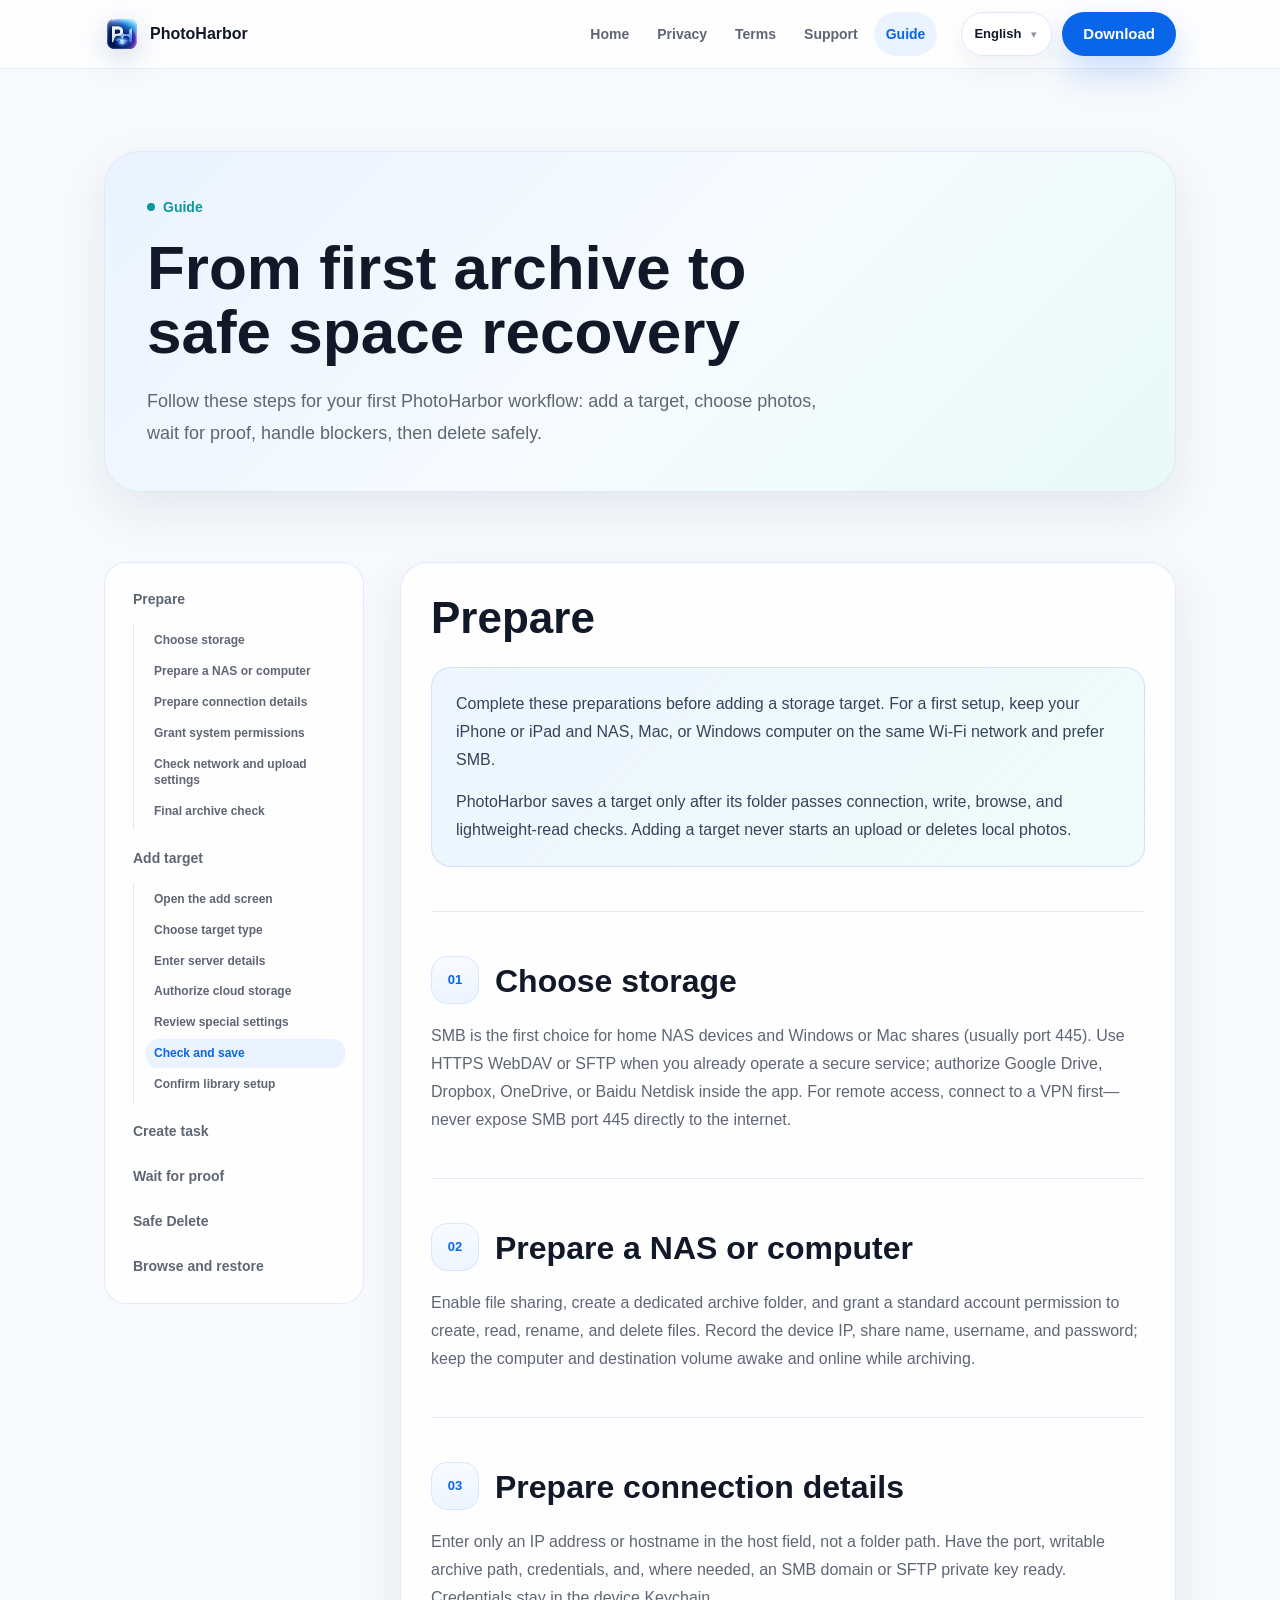
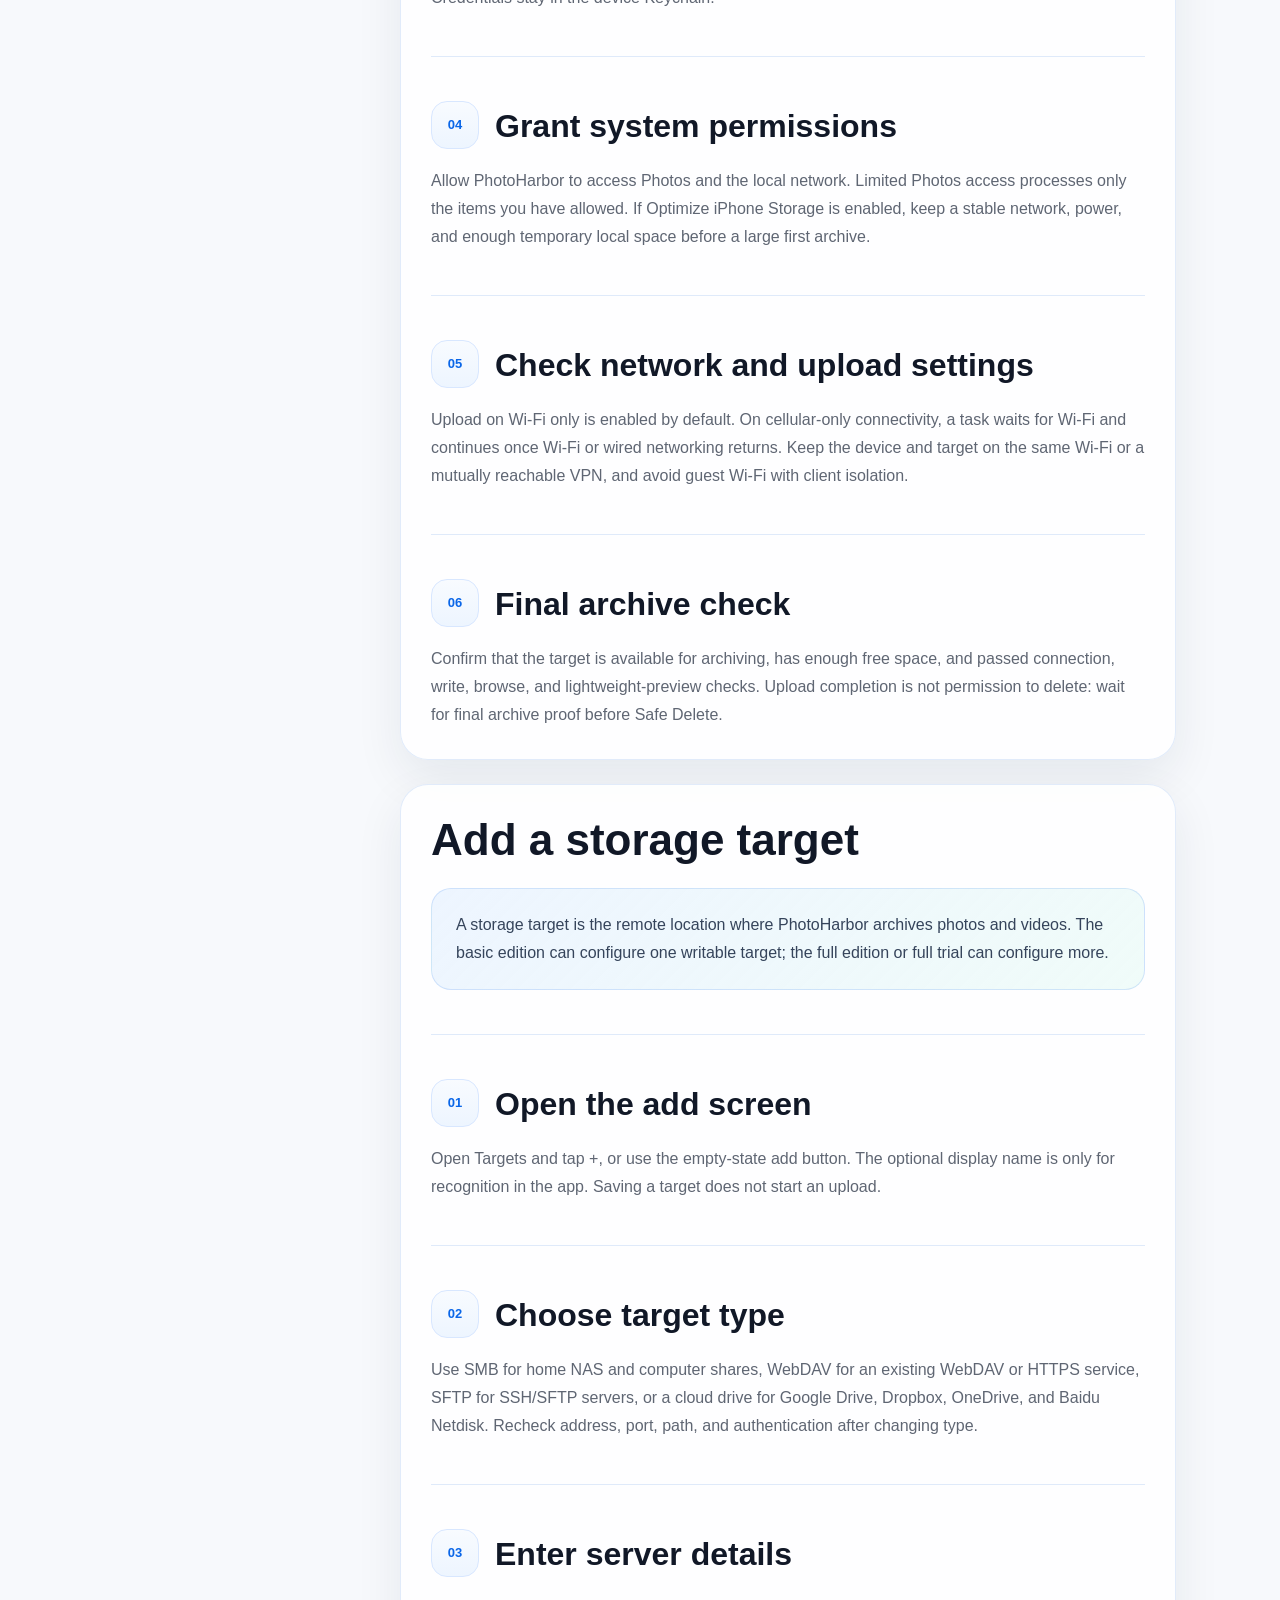
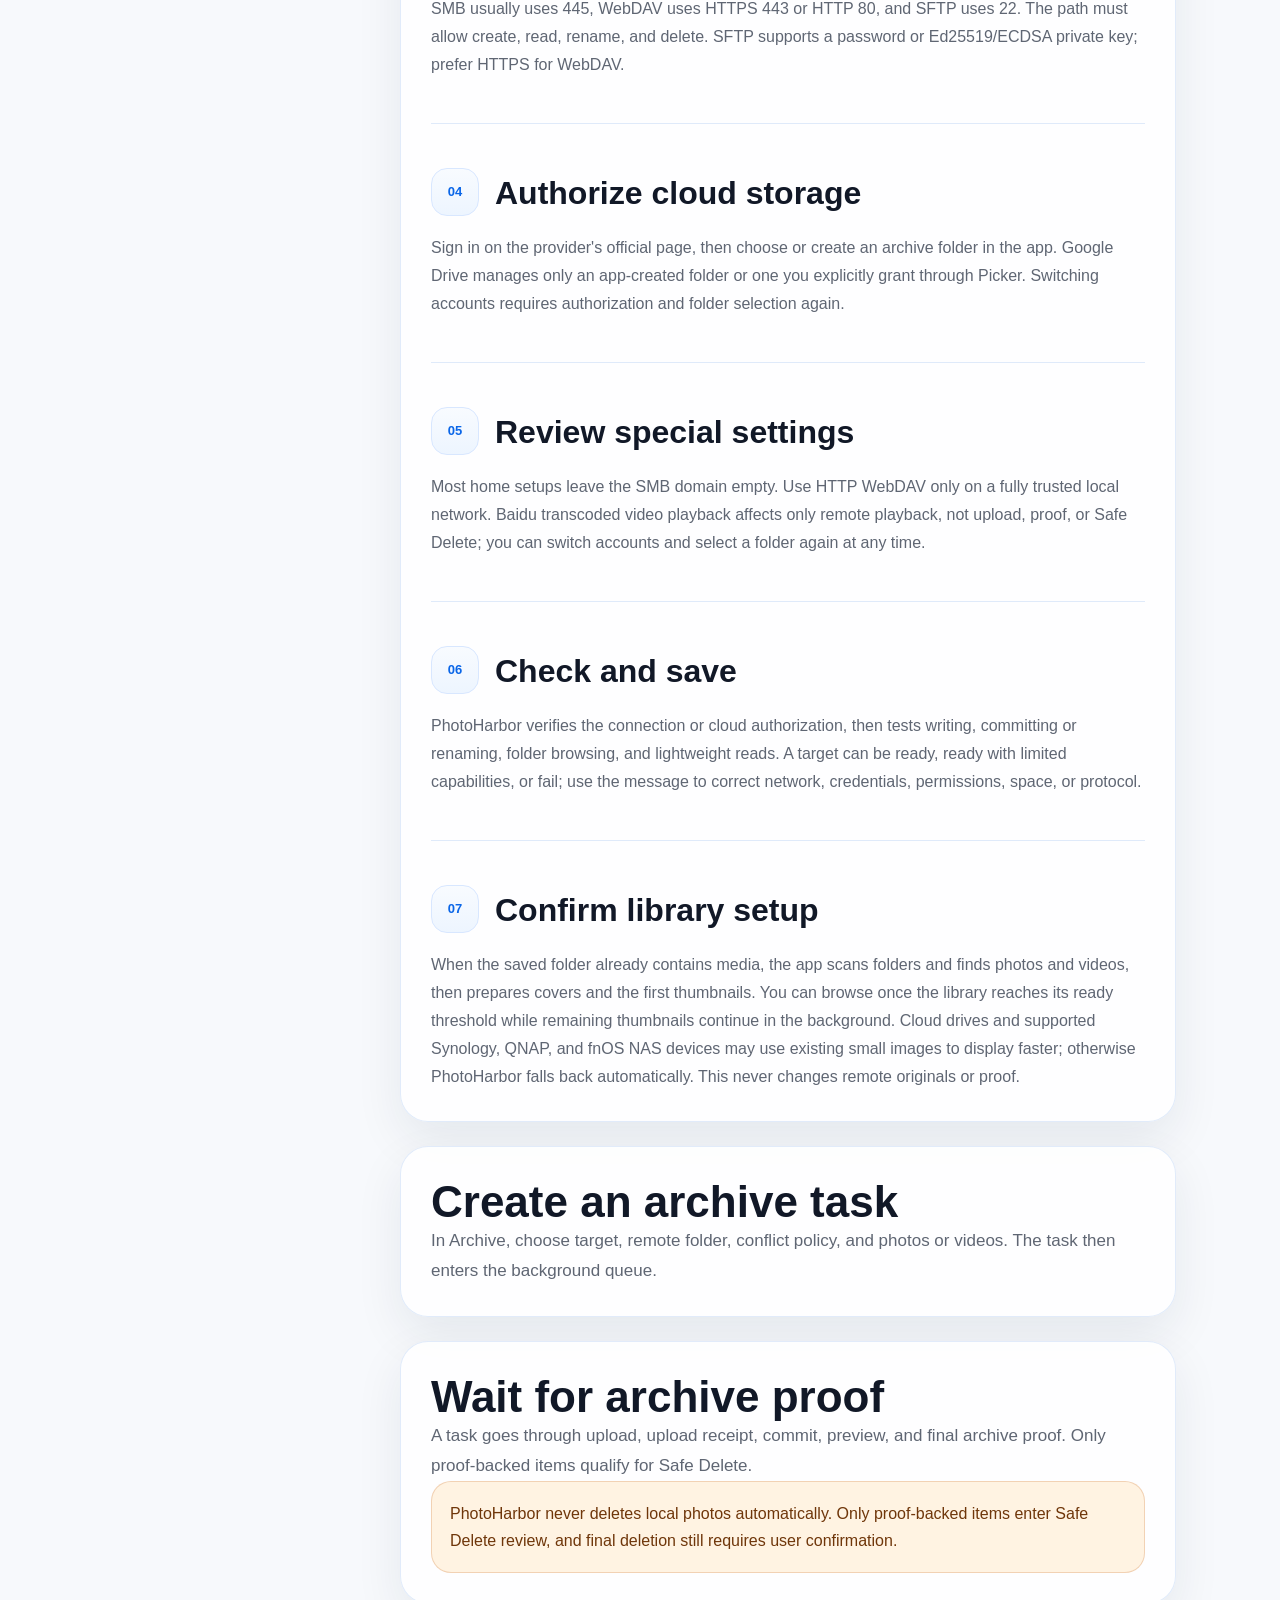
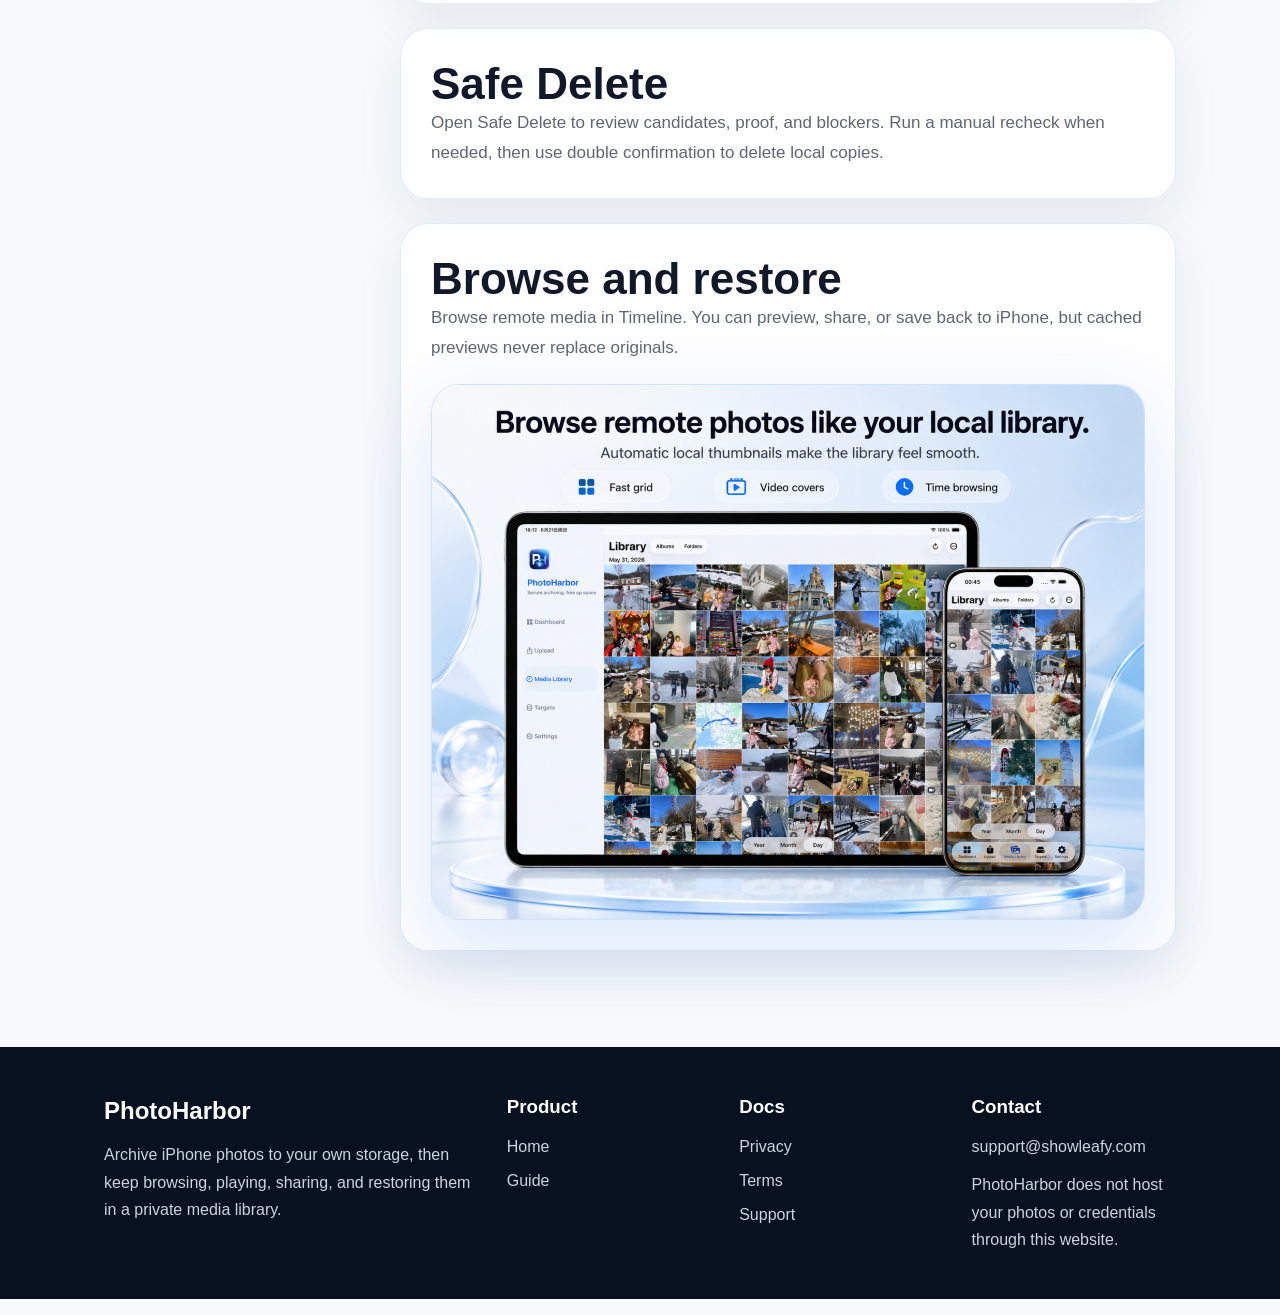
==== commit 877e18aa: "Publish PhotoHarbor website updates" ====
--- a/guide.html
+++ b/guide.html
@@ -58,28 +58,28 @@
         <div class="page-grid">
           <aside class="toc" aria-label="Guide sections" data-i18n-aria-label="aria_guide_sections">
             <a href="#prepare" data-i18n="guide_toc_1">准备工作</a>
-            <details class="toc-submenu" data-locale-only="zh-Hans" data-guide-nav-group="prepare" open>
-              <summary>准备工作目录</summary>
-              <nav class="toc-subnav" aria-label="准备工作目录">
-                <a href="#prepare-storage">选择存储方式</a>
-                <a href="#prepare-device">准备 NAS 或电脑</a>
-                <a href="#prepare-connection">准备连接信息</a>
-                <a href="#prepare-permissions">授予系统权限</a>
-                <a href="#prepare-network">检查网络与上传设置</a>
-                <a href="#prepare-checklist">完成归档前检查</a>
+            <details class="toc-submenu" data-guide-nav-group="prepare" open>
+              <summary data-i18n="guide_prepare_menu_title">准备工作目录</summary>
+              <nav class="toc-subnav" aria-label="准备工作目录" data-i18n-aria-label="guide_prepare_menu_title">
+                <a href="#prepare-storage" data-i18n="guide_prepare_menu_storage">选择存储方式</a>
+                <a href="#prepare-device" data-i18n="guide_prepare_menu_device">准备 NAS 或电脑</a>
+                <a href="#prepare-connection" data-i18n="guide_prepare_menu_connection">准备连接信息</a>
+                <a href="#prepare-permissions" data-i18n="guide_prepare_menu_permissions">授予系统权限</a>
+                <a href="#prepare-network" data-i18n="guide_prepare_menu_network">检查网络与上传设置</a>
+                <a href="#prepare-checklist" data-i18n="guide_prepare_menu_checklist">完成归档前检查</a>
               </nav>
             </details>
             <a href="#target" data-i18n="guide_toc_2">添加目标</a>
-            <details class="toc-submenu" data-locale-only="zh-Hans" data-guide-nav-group="target" open>
-              <summary>添加目标目录</summary>
-              <nav class="toc-subnav" aria-label="添加目标目录">
-                <a href="#target-entry">进入添加页面</a>
-                <a href="#target-type">选择目标类型</a>
-                <a href="#target-server">填写服务器信息</a>
-                <a href="#target-cloud">完成云盘授权</a>
-                <a href="#target-options">确认特殊设置</a>
-                <a href="#target-check">检查并保存</a>
-                <a href="#target-after-save">确认建库状态</a>
+            <details class="toc-submenu" data-guide-nav-group="target" open>
+              <summary data-i18n="guide_target_menu_title">添加目标目录</summary>
+              <nav class="toc-subnav" aria-label="添加目标目录" data-i18n-aria-label="guide_target_menu_title">
+                <a href="#target-entry" data-i18n="guide_target_menu_entry">进入添加页面</a>
+                <a href="#target-type" data-i18n="guide_target_menu_type">选择目标类型</a>
+                <a href="#target-server" data-i18n="guide_target_menu_server">填写服务器信息</a>
+                <a href="#target-cloud" data-i18n="guide_target_menu_cloud">完成云盘授权</a>
+                <a href="#target-options" data-i18n="guide_target_menu_options">确认特殊设置</a>
+                <a href="#target-check" data-i18n="guide_target_menu_check">检查并保存</a>
+                <a href="#target-after-save" data-i18n="guide_target_menu_after_save">确认建库状态</a>
               </nav>
             </details>
             <a href="#task" data-i18n="guide_toc_3">创建任务</a>
@@ -92,7 +92,7 @@
               <h2 data-i18n="guide_prepare_title">准备工作</h2>
               <p data-i18n="guide_prepare_text" data-locale-except="zh-Hans">准备一个可访问的 NAS、Mac / Windows 共享文件夹、WebDAV、SFTP 或云盘目标，并在 iOS 中授予 PhotoHarbor 照片访问权限。</p>
 
-              <div class="prepare-guide" data-locale-only="zh-Hans">
+              <div class="prepare-guide" id="prepare-guide-detail" data-locale-only="zh-Hans">
                 <div class="prepare-intro">
                   <p>完成以下准备后，再进入“添加存储目标”。第一次使用时，建议让 iPhone 或 iPad 与 NAS、Mac 或 Windows 电脑连接到同一个 Wi‑Fi，并优先使用 SMB。</p>
                   <p>PhotoHarbor 不要求你先把照片复制到电脑，也不要求把家中的 NAS 暴露到公网。App 只有在所选远端文件夹通过连接、写入、浏览和轻量读取检查后，才会把它保存为可用目标；本机照片也不会被自动删除。</p>
@@ -376,7 +376,7 @@
               <h2 data-i18n="guide_target_title">添加存储目标</h2>
               <p data-i18n="guide_target_text" data-locale-except="zh-Hans">在 Targets 中添加目标并完成连接检查。云盘目标需要通过对应平台 OAuth 授权，并选择用于归档的文件夹。</p>
 
-              <div class="target-guide" data-locale-only="zh-Hans">
+              <div class="target-guide" id="target-guide-detail" data-locale-only="zh-Hans">
                 <div class="prepare-intro">
                   <p>存储目标是 PhotoHarbor 用来归档照片和视频的远端位置。添加前请先完成“准备工作”，确认目标目录可以连接并具有读写权限。</p>
                   <p>基础版可以配置 1 个可写目标；完整版或完整试用期可以配置多个目标。达到数量上限时，App 会先显示升级提示，不会进入添加表单。</p>
@@ -609,6 +609,45 @@
                     <li><strong>先开放媒体库</strong><span>第一批内容准备好并达到可以浏览的条件后，即可进入媒体库，无需等待整个目标处理完。</span></li>
                     <li><strong>后台继续补齐</strong><span>剩余照片和视频的缩略图继续在后台生成；你可以离开目标详情页，正常使用 App。</span></li>
                   </ol>
+
+                  <section class="target-thumbnail-optimizations" aria-labelledby="target-thumbnail-optimizations-title">
+                    <div class="target-thumbnail-heading">
+                      <span aria-hidden="true">⚡</span>
+                      <div>
+                        <p>更快显示已有媒体</p>
+                        <h4 id="target-thumbnail-optimizations-title">针对不同存储的缩略图优化</h4>
+                      </div>
+                    </div>
+                    <p class="target-thumbnail-intro">PhotoHarbor 会根据目标类型，优先使用存储服务已经准备好的小图，减少为显示媒体库而读取完整照片或视频。整个过程自动完成，无需手动设置。</p>
+                    <div class="target-thumbnail-optimization-grid">
+                      <article>
+                        <span class="target-thumbnail-kind">云盘</span>
+                        <h5>Google Drive、Dropbox、OneDrive 和百度网盘</h5>
+                        <p>优先使用网盘已经准备好的小图；如果服务暂时没有提供，App 会自动改用通用方式生成浏览用缩略图。</p>
+                      </article>
+                      <article>
+                        <span class="target-thumbnail-kind">NAS</span>
+                        <h5>群晖 NAS</h5>
+                        <p>识别到群晖设备后，优先读取设备已经生成的照片和视频小图；没有可用小图时自动改用通用方式。</p>
+                      </article>
+                      <article>
+                        <span class="target-thumbnail-kind">NAS</span>
+                        <h5>威联通 NAS</h5>
+                        <p>识别到威联通设备后，优先读取设备文件服务中已有的小图，减少重复读取较大的远端原文件。</p>
+                      </article>
+                      <article>
+                        <span class="target-thumbnail-kind">NAS</span>
+                        <h5>飞牛 NAS</h5>
+                        <p>对于已由飞牛相册管理的目录，优先使用飞牛相册准备的小图；其他目录仍会自动改用通用方式。</p>
+                      </article>
+                    </div>
+                    <div class="target-thumbnail-benefits" aria-label="缩略图优化的共同特点">
+                      <span>无需手动设置</span>
+                      <span>不可用时自动切换</span>
+                      <span>不会修改远端原文件</span>
+                    </div>
+                    <p class="target-thumbnail-boundary">这些优化只影响媒体库的显示速度，不改变目标保存结果、照片和视频原件，也不改变后续的安全删除判断。</p>
+                  </section>
 
                   <div class="target-option-grid target-bootstrap-status-grid">
                     <article><h4>正在扫描文件夹</h4><p>App 正在确认目录结构。此时目录数会先增加，媒体数量可能仍然较少。</p></article>
--- a/assets/styles.css
+++ b/assets/styles.css
@@ -2682,6 +2682,120 @@
   line-height: 1.6;
 }
 
+.target-thumbnail-optimizations {
+  margin-top: 24px;
+  padding: 24px;
+  border: 1px solid rgba(10, 102, 232, 0.22);
+  border-radius: 20px;
+  background: linear-gradient(145deg, rgba(237, 246, 255, 0.96), rgba(239, 252, 248, 0.9));
+}
+
+.target-thumbnail-heading {
+  display: flex;
+  gap: 14px;
+  align-items: center;
+}
+
+.target-thumbnail-heading > span {
+  display: grid;
+  flex: 0 0 auto;
+  place-items: center;
+  width: 42px;
+  height: 42px;
+  border: 1px solid rgba(10, 102, 232, 0.18);
+  border-radius: 14px;
+  background: #fff;
+  font-size: 19px;
+}
+
+.target-thumbnail-heading p,
+.target-thumbnail-heading h4 {
+  margin: 0;
+}
+
+.target-thumbnail-heading p {
+  color: var(--ph-color-primary);
+  font-size: 12px;
+  font-weight: 800;
+}
+
+.target-thumbnail-heading h4 {
+  margin-top: 2px;
+  color: var(--ph-color-text);
+  font-size: 21px;
+  line-height: 1.3;
+}
+
+.target-thumbnail-intro,
+.target-thumbnail-boundary {
+  margin: 16px 0 0;
+  font-size: 14px;
+}
+
+.target-thumbnail-optimization-grid {
+  display: grid;
+  grid-template-columns: repeat(2, minmax(0, 1fr));
+  gap: 12px;
+  margin-top: 20px;
+}
+
+.target-thumbnail-optimization-grid article {
+  padding: 19px;
+  border: 1px solid rgba(10, 102, 232, 0.14);
+  border-radius: 16px;
+  background: rgba(255, 255, 255, 0.82);
+}
+
+.target-thumbnail-kind {
+  display: inline-flex;
+  padding: 4px 8px;
+  color: var(--ph-color-primary);
+  border-radius: 8px;
+  background: var(--ph-color-primary-soft);
+  font-size: 10px;
+  font-weight: 850;
+  letter-spacing: 0.04em;
+}
+
+.target-thumbnail-optimization-grid h5,
+.target-thumbnail-optimization-grid p {
+  margin: 0;
+}
+
+.target-thumbnail-optimization-grid h5 {
+  margin-top: 10px;
+  color: var(--ph-color-text);
+  font-size: 15px;
+  line-height: 1.45;
+}
+
+.target-thumbnail-optimization-grid p {
+  margin-top: 8px;
+  font-size: 13px;
+}
+
+.target-thumbnail-benefits {
+  display: flex;
+  flex-wrap: wrap;
+  gap: 8px;
+  margin-top: 18px;
+}
+
+.target-thumbnail-benefits span {
+  padding: 7px 10px;
+  color: #087c56;
+  border: 1px solid rgba(22, 168, 116, 0.18);
+  border-radius: 10px;
+  background: var(--ph-color-success-soft);
+  font-size: 11px;
+  font-weight: 800;
+}
+
+.target-thumbnail-boundary {
+  padding-top: 14px;
+  border-top: 1px solid rgba(10, 102, 232, 0.12);
+}
+
 .target-bootstrap-status-grid article {
   border-color: rgba(22, 168, 116, 0.18);
   background: linear-gradient(145deg, #f8fffb, var(--ph-color-success-soft));
@@ -3939,8 +4053,17 @@
   .prepare-permission-grid,
   .target-option-grid,
   .target-result-grid,
-  .target-bootstrap-flow {
+  .target-bootstrap-flow,
+  .target-thumbnail-optimization-grid {
     grid-template-columns: 1fr;
+  }
+
+  .target-thumbnail-optimizations {
+    padding: 20px 17px;
+  }
+
+  .target-thumbnail-heading {
+    align-items: flex-start;
   }
 
   .target-flow {
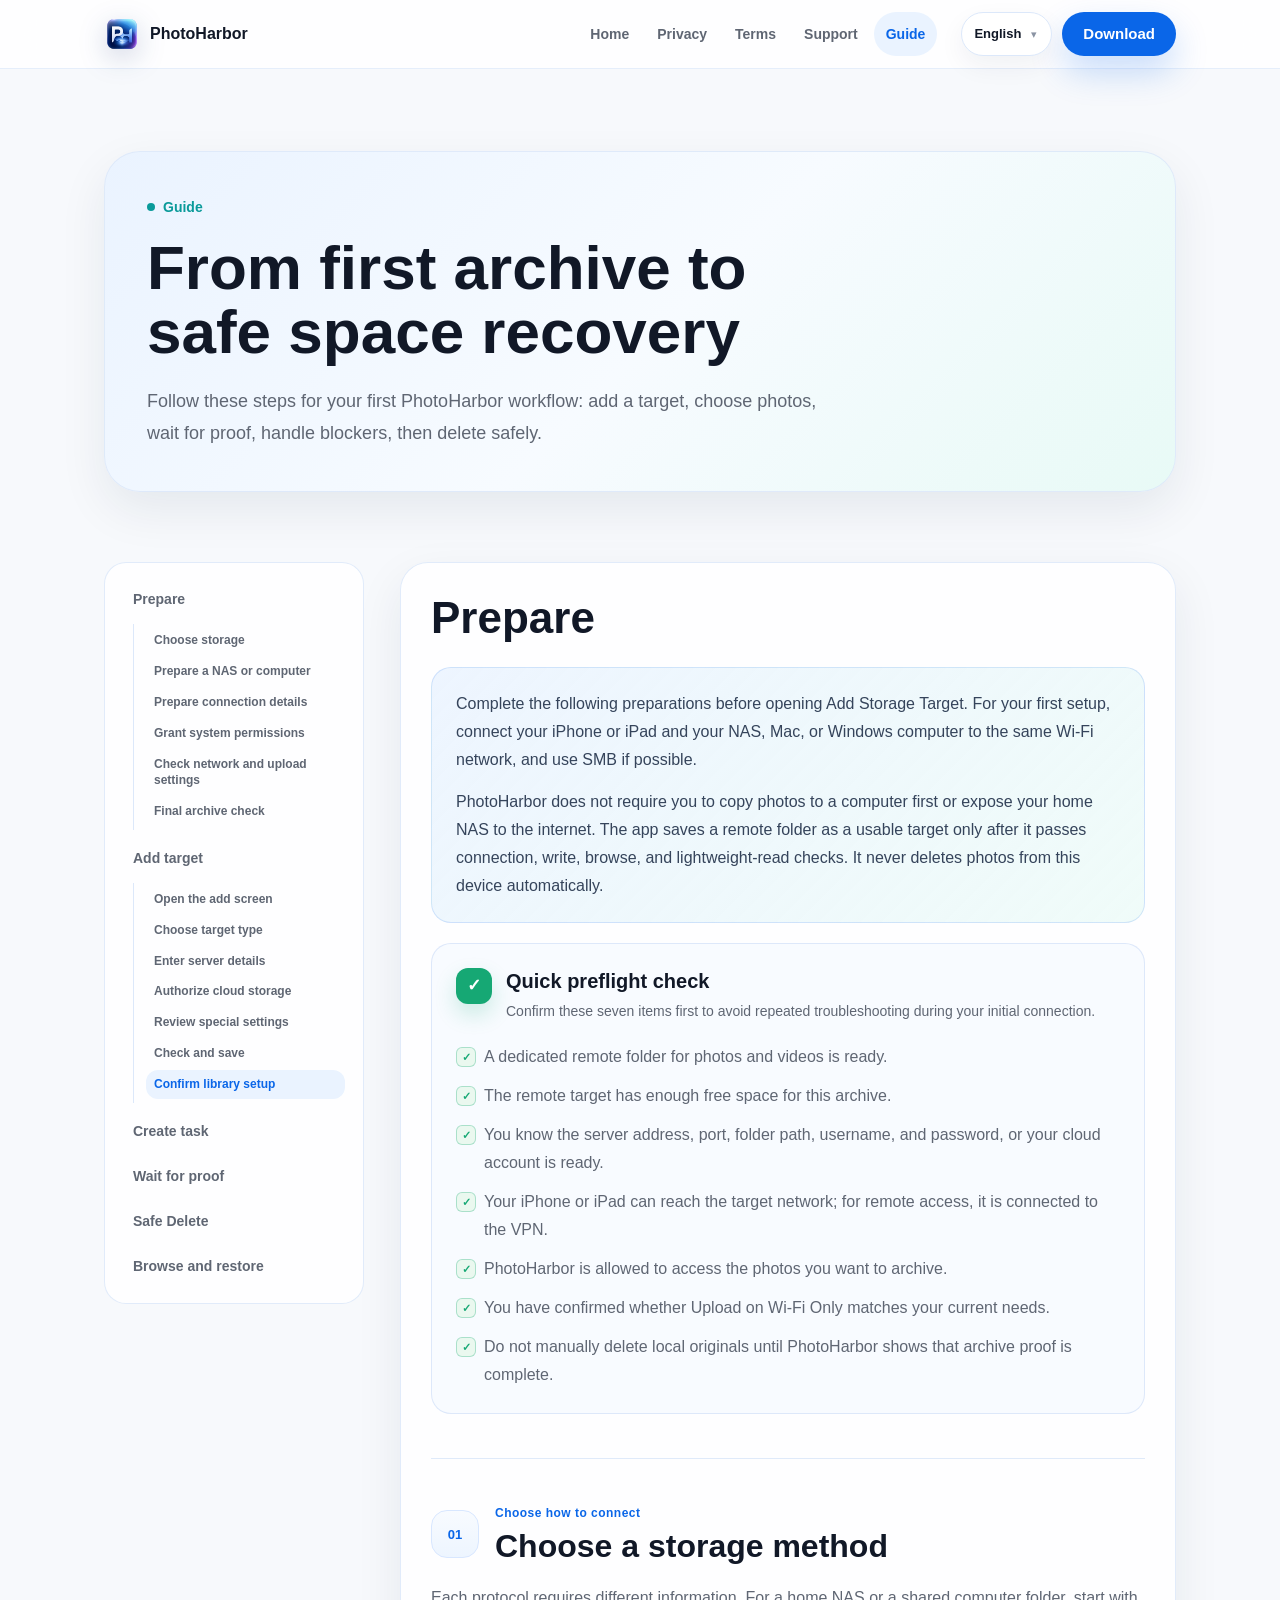
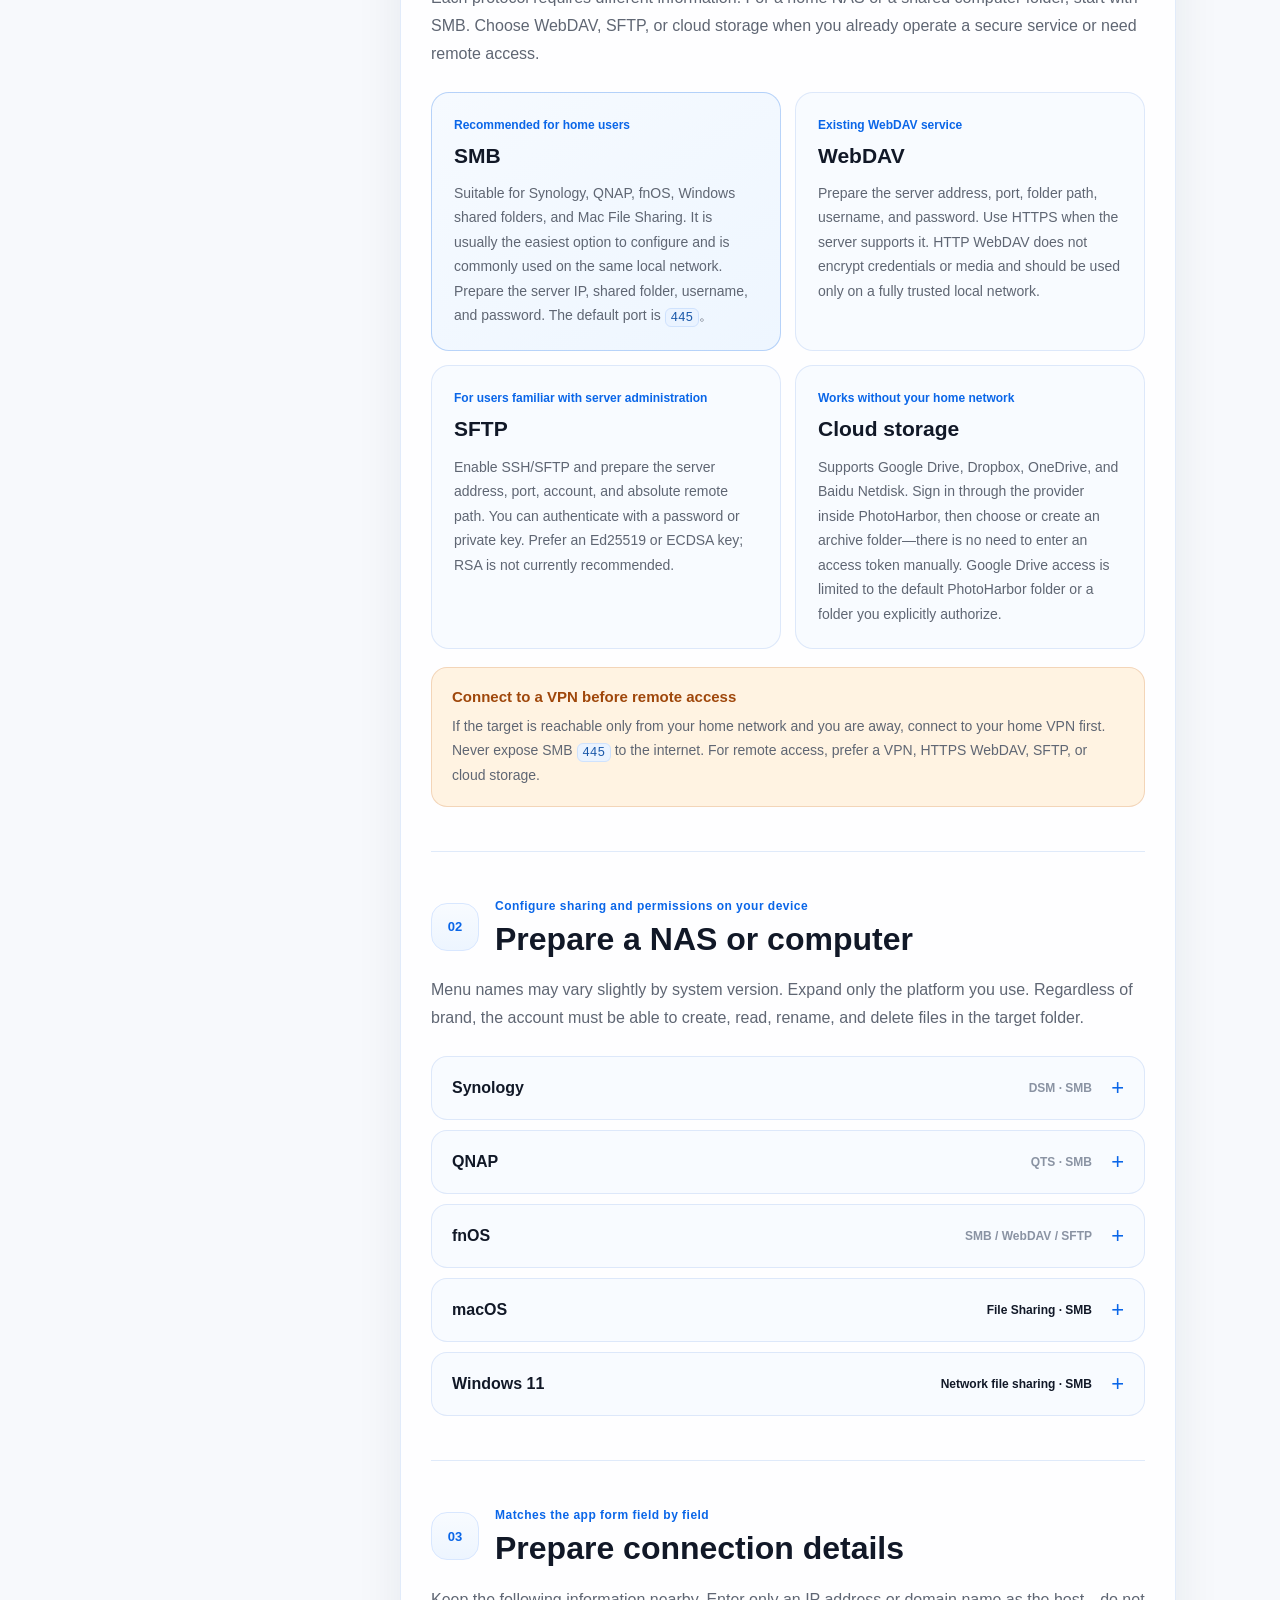
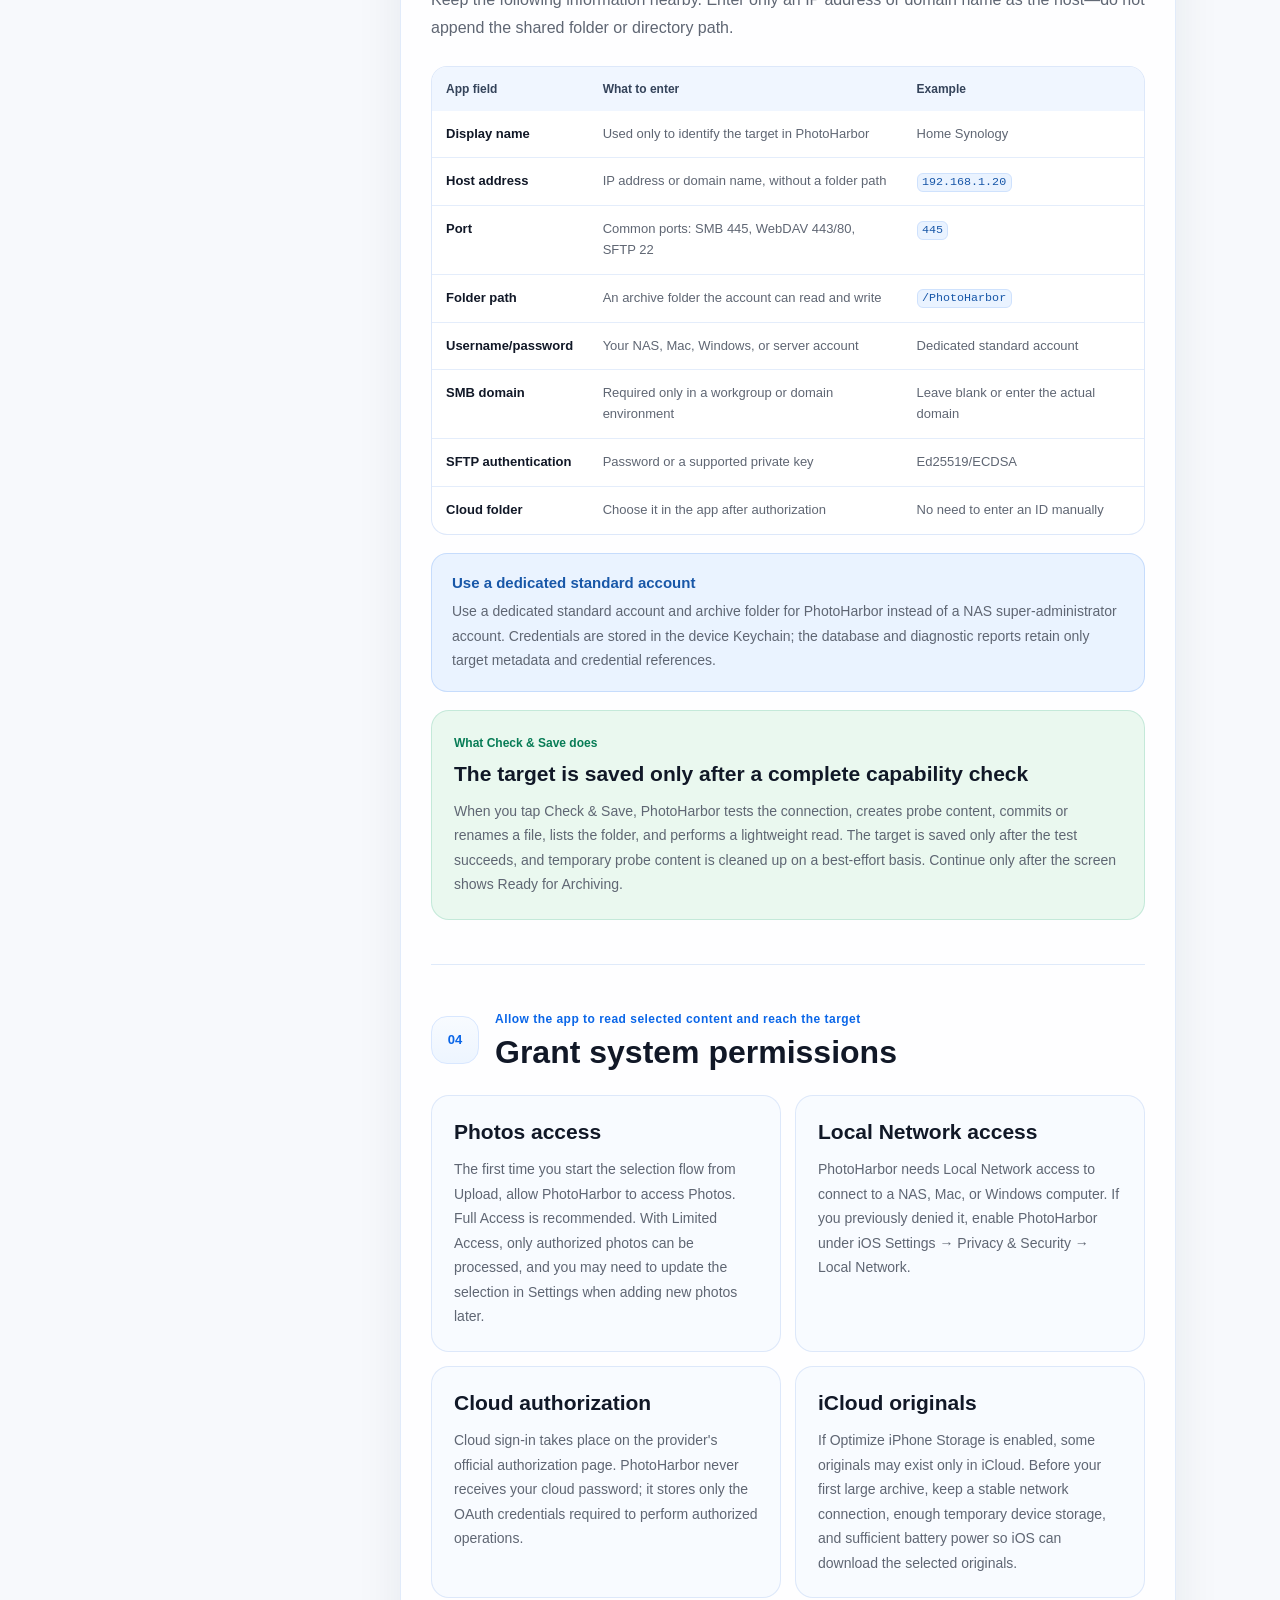
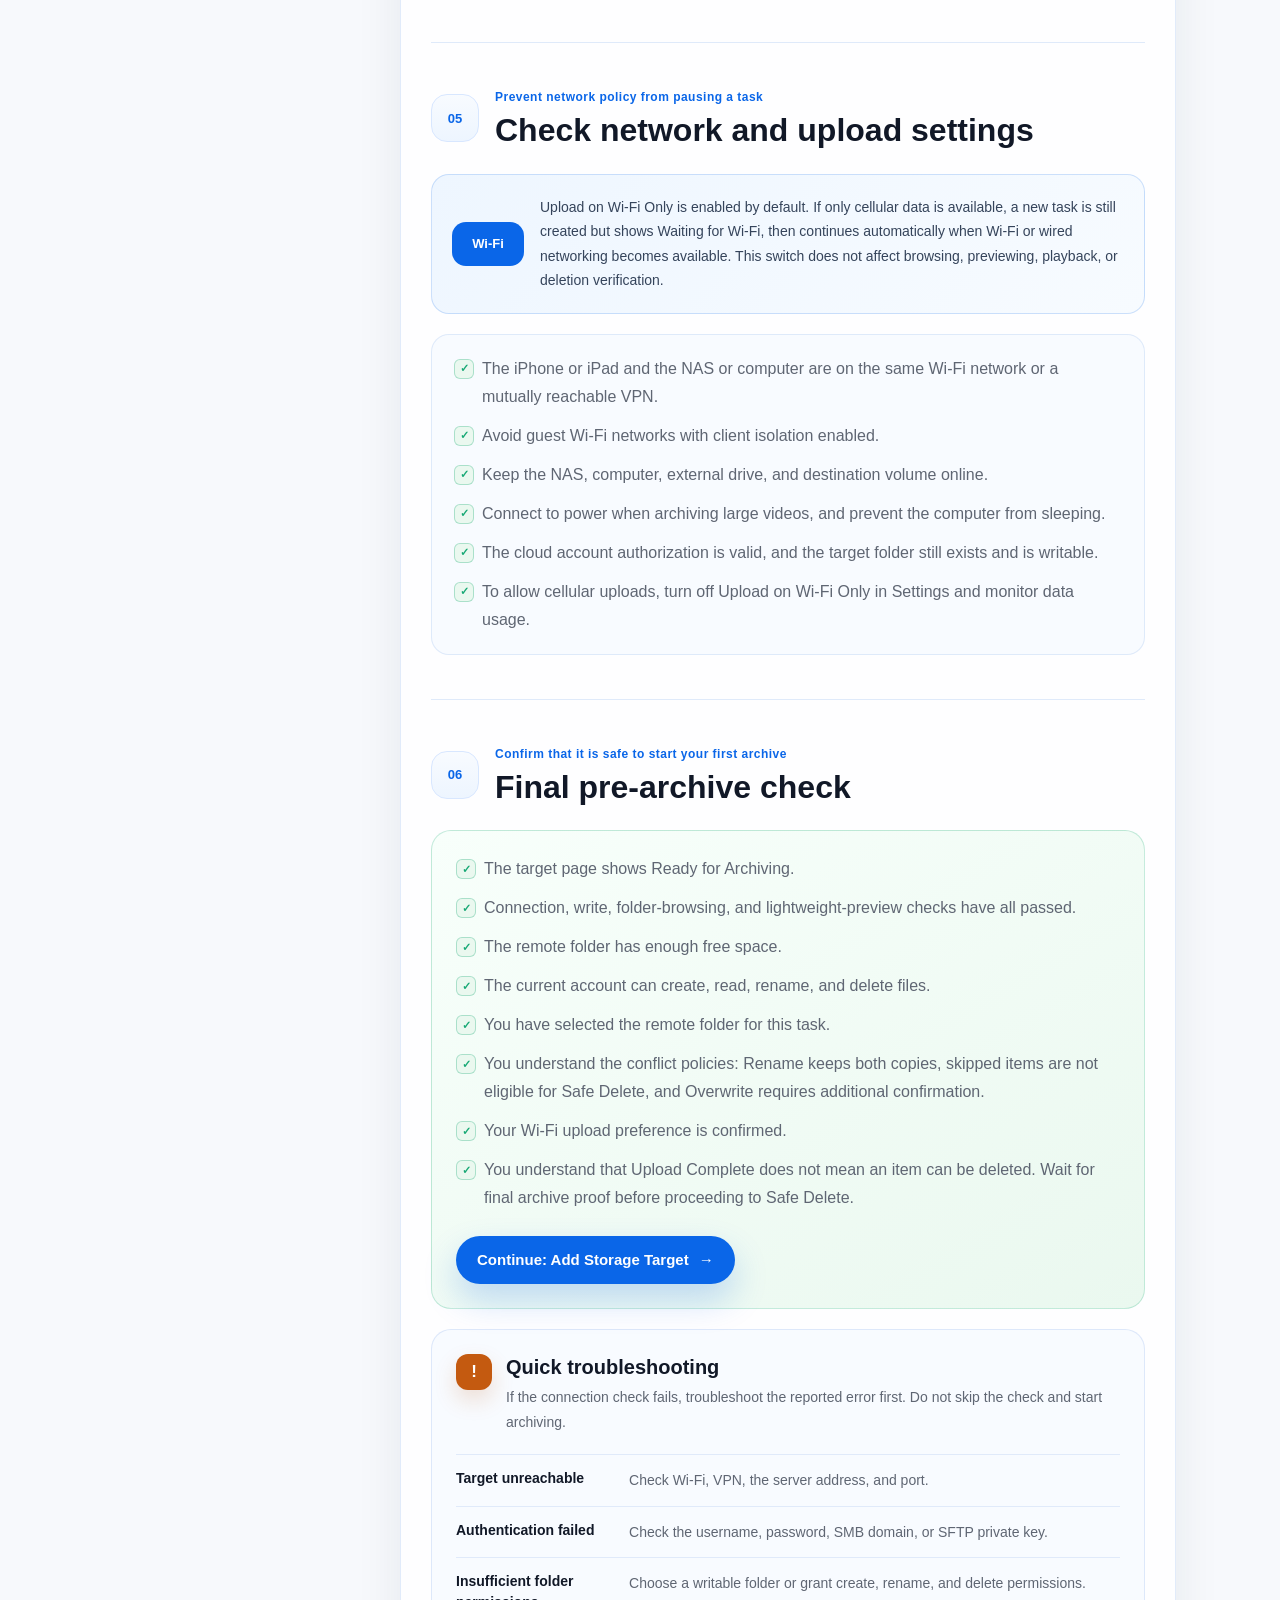
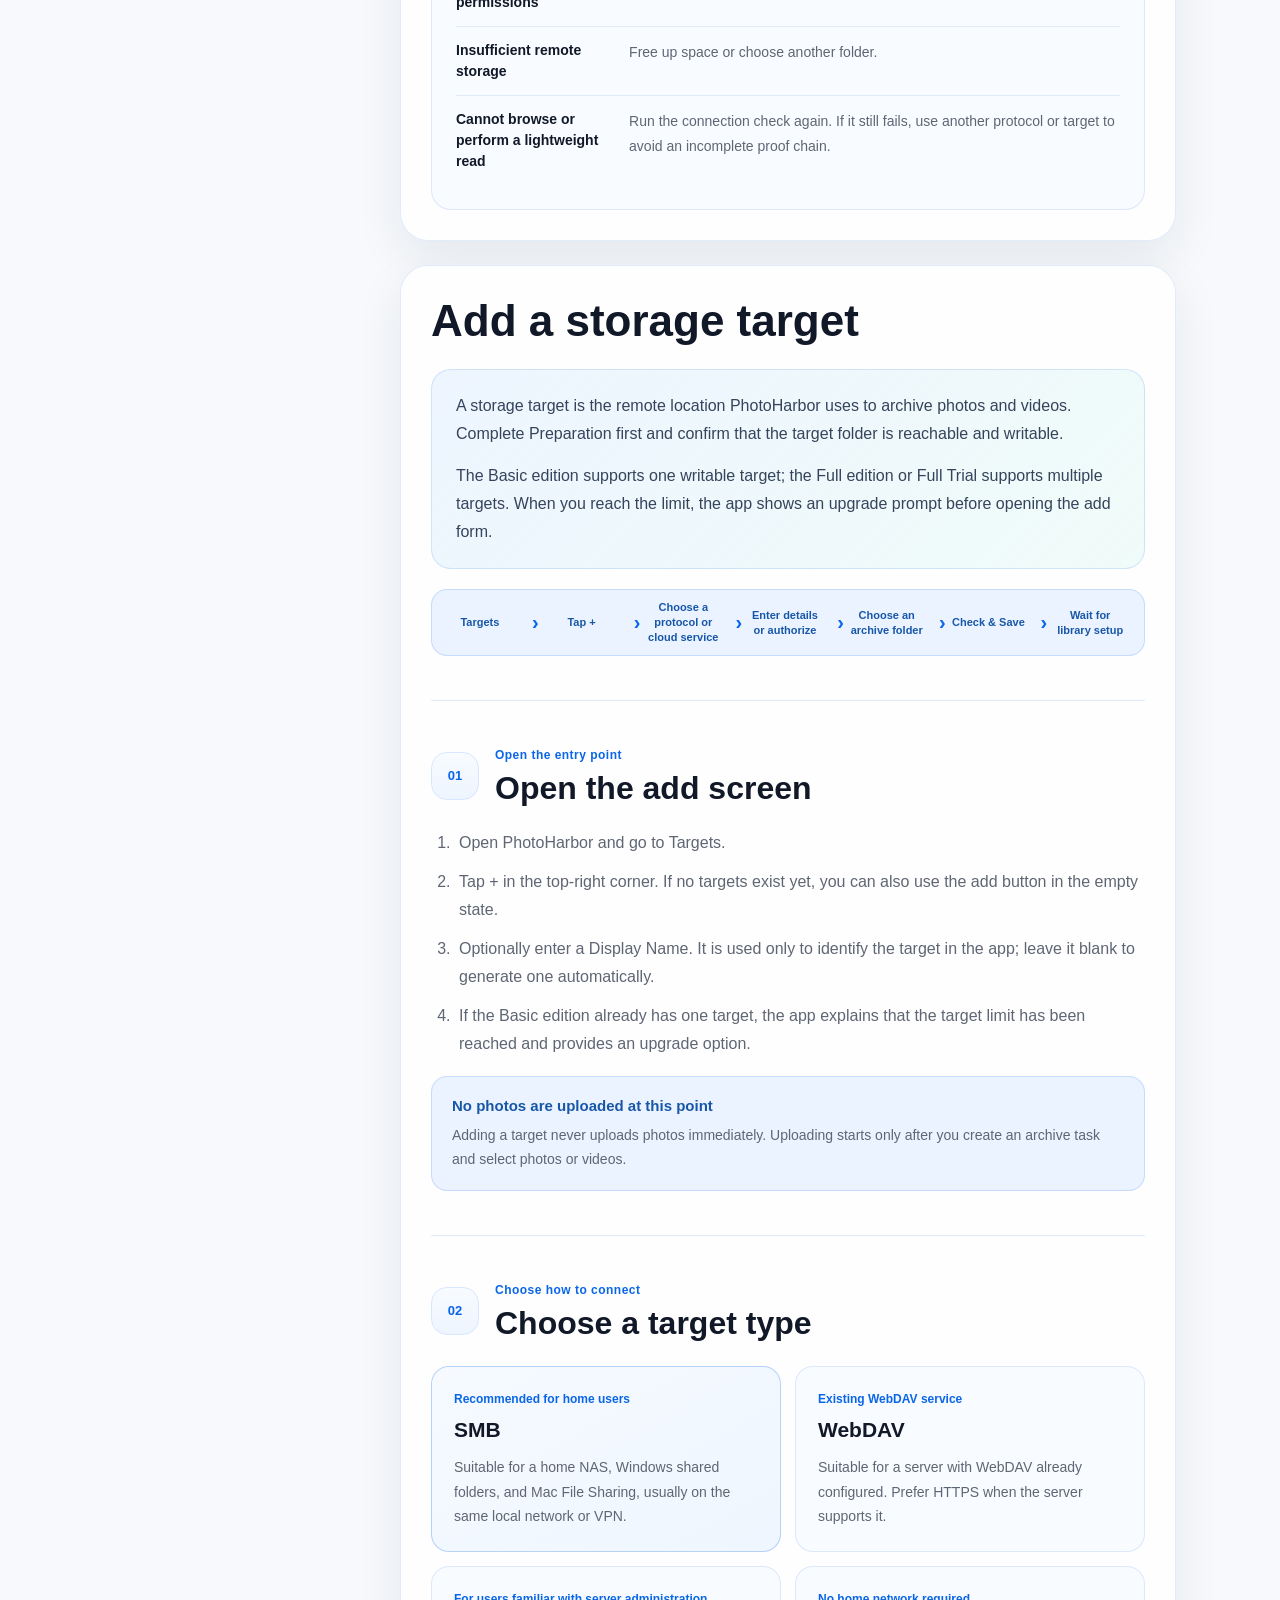
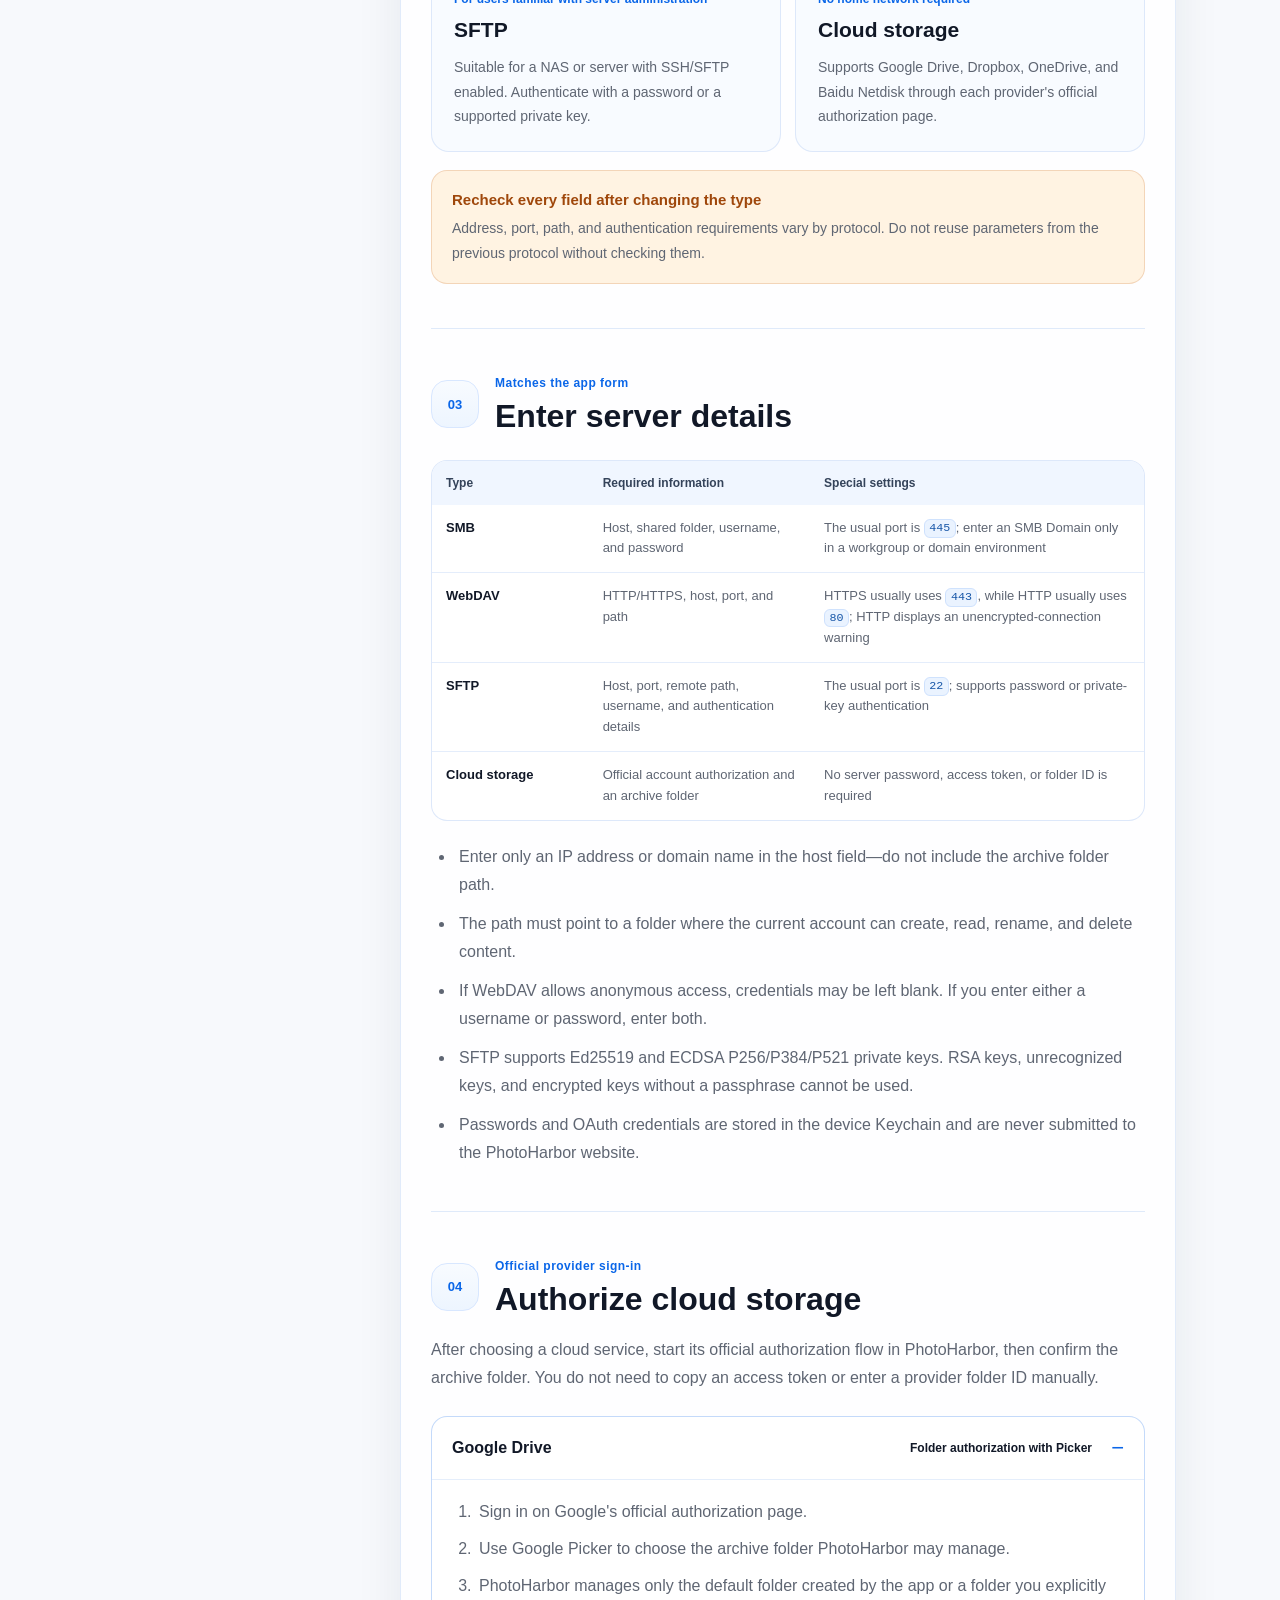
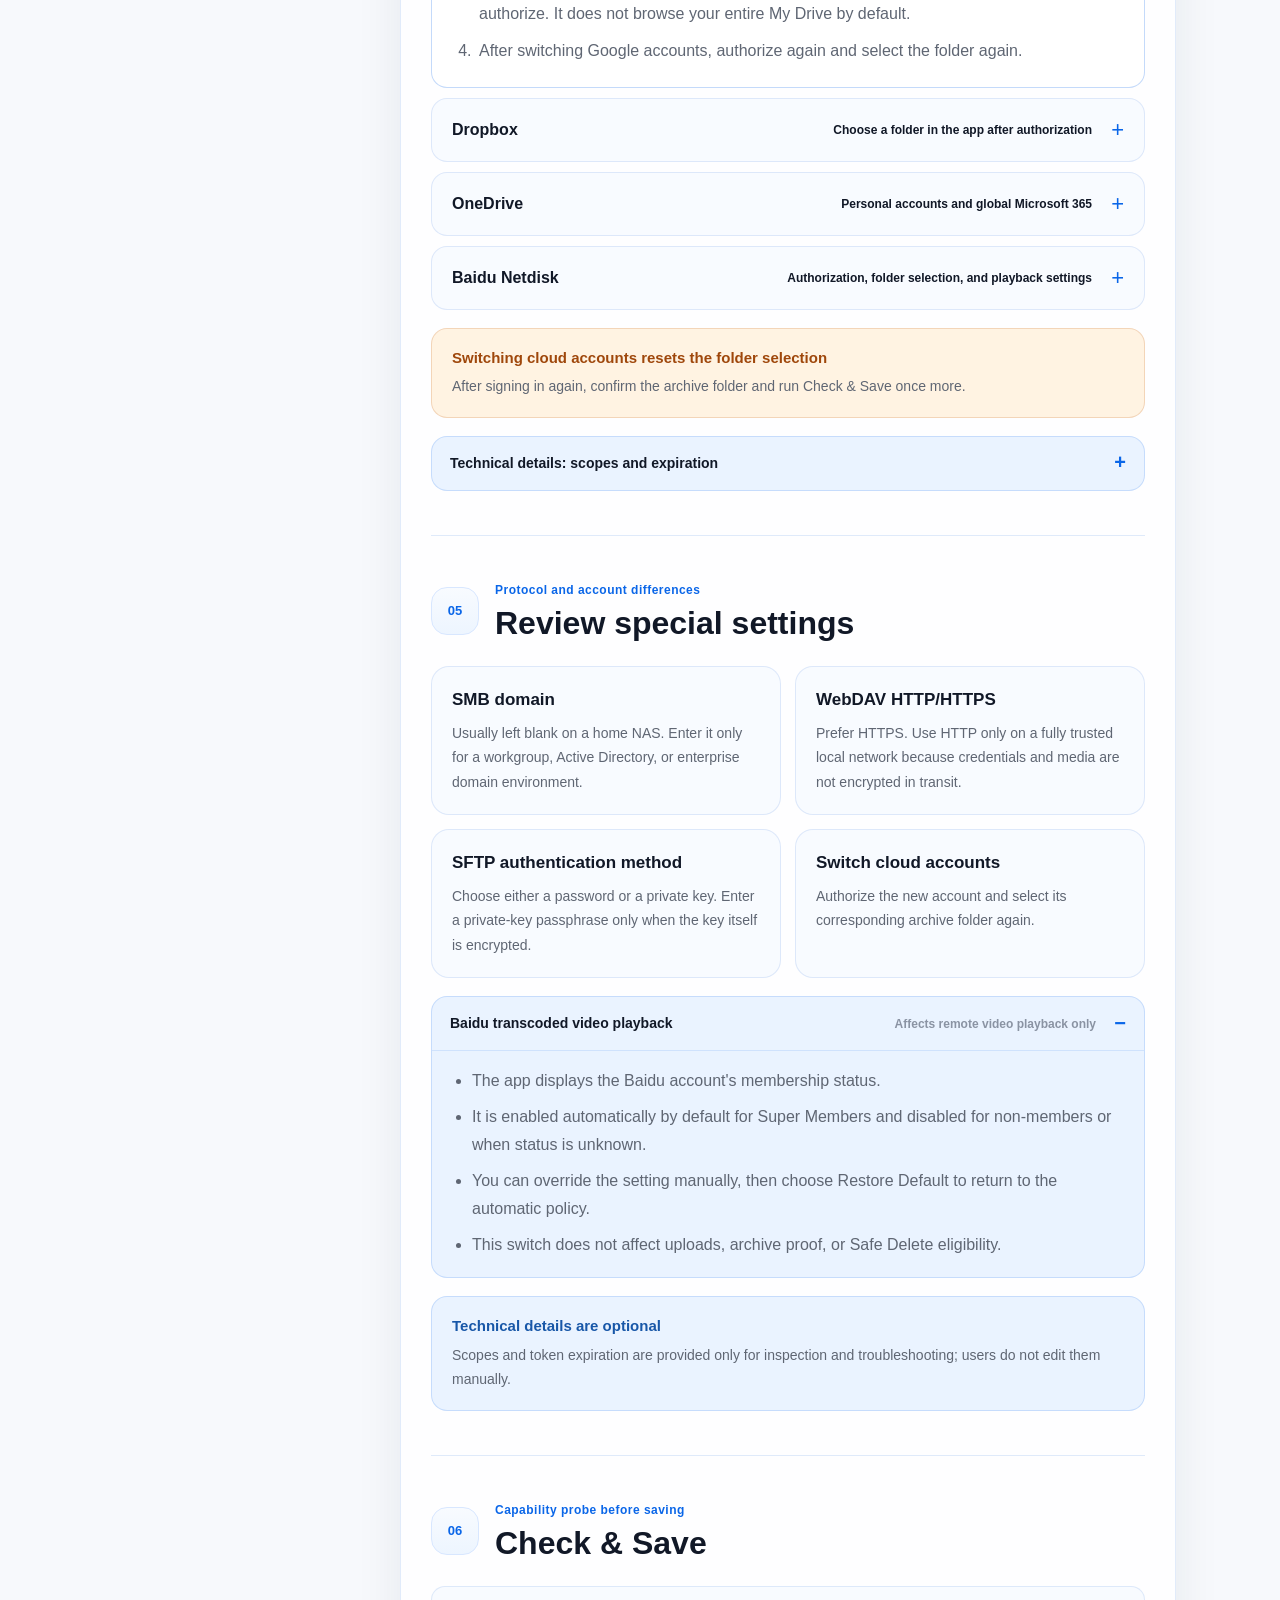
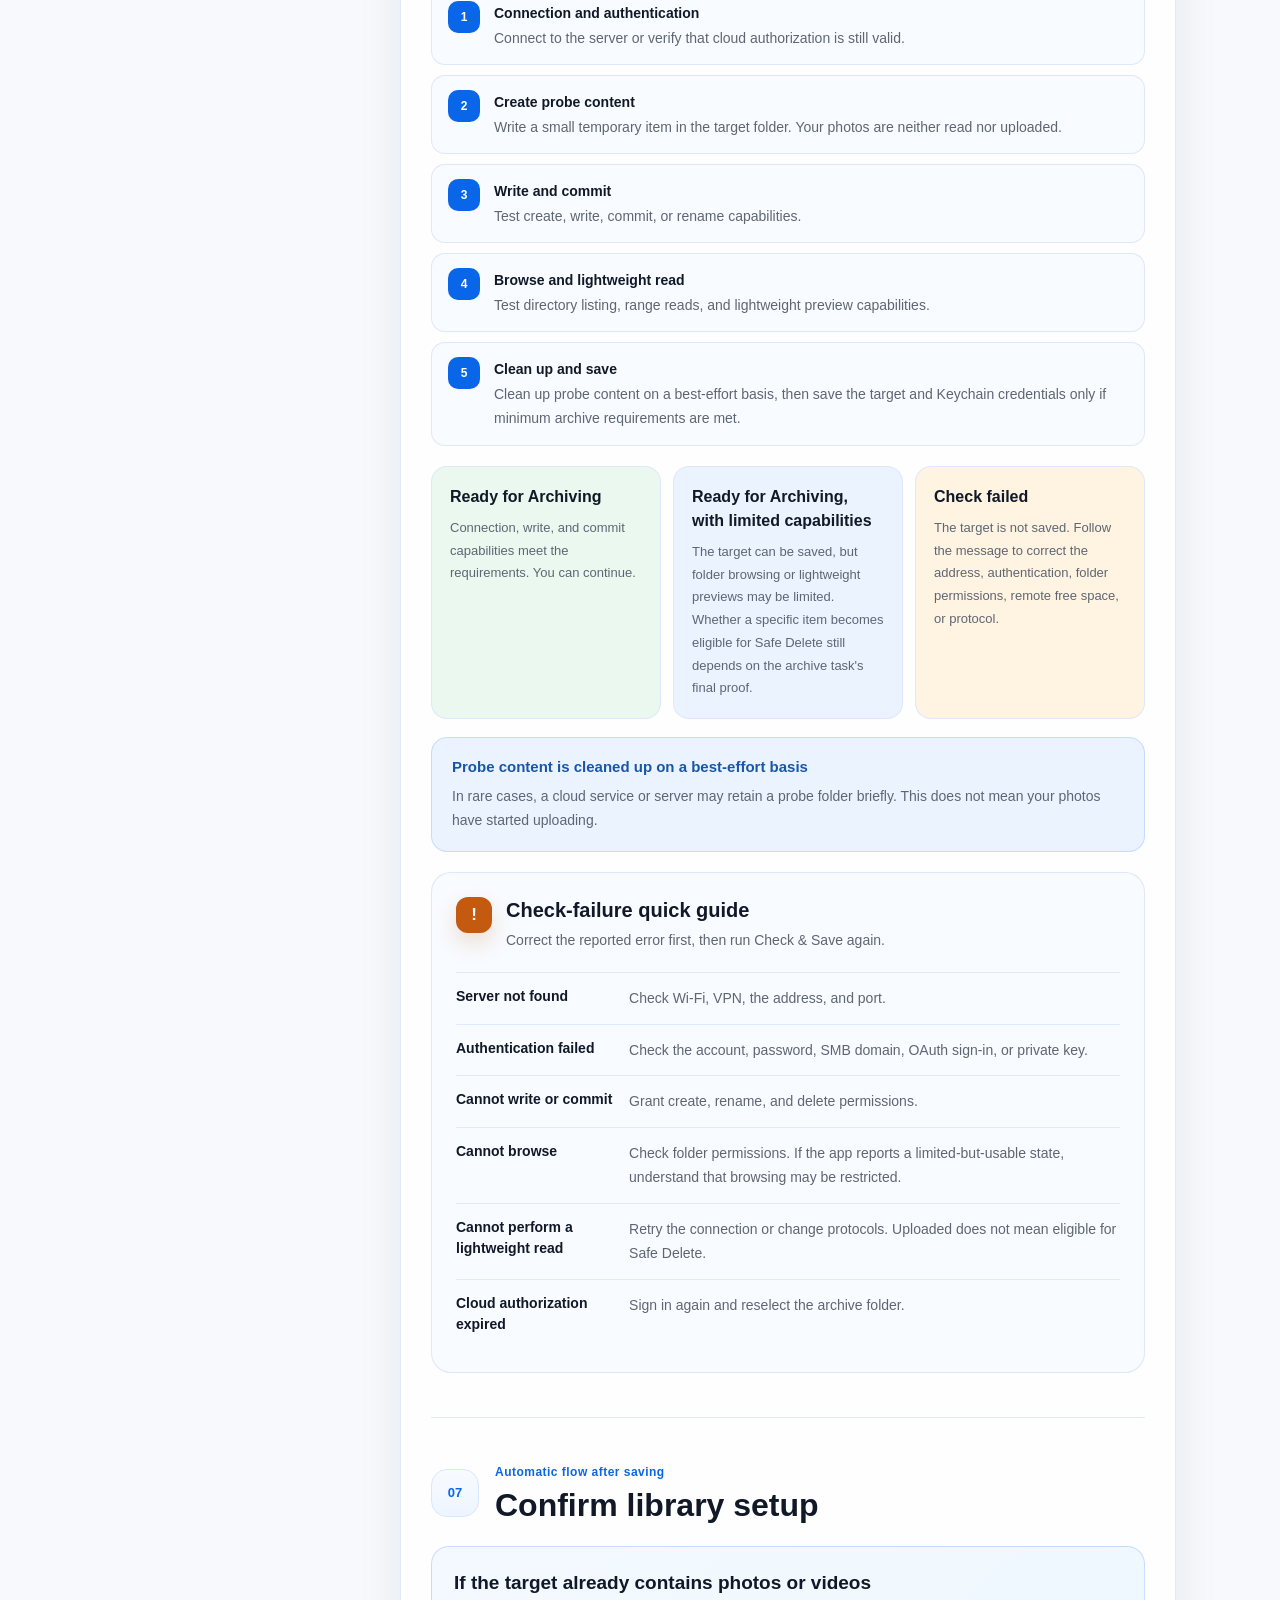
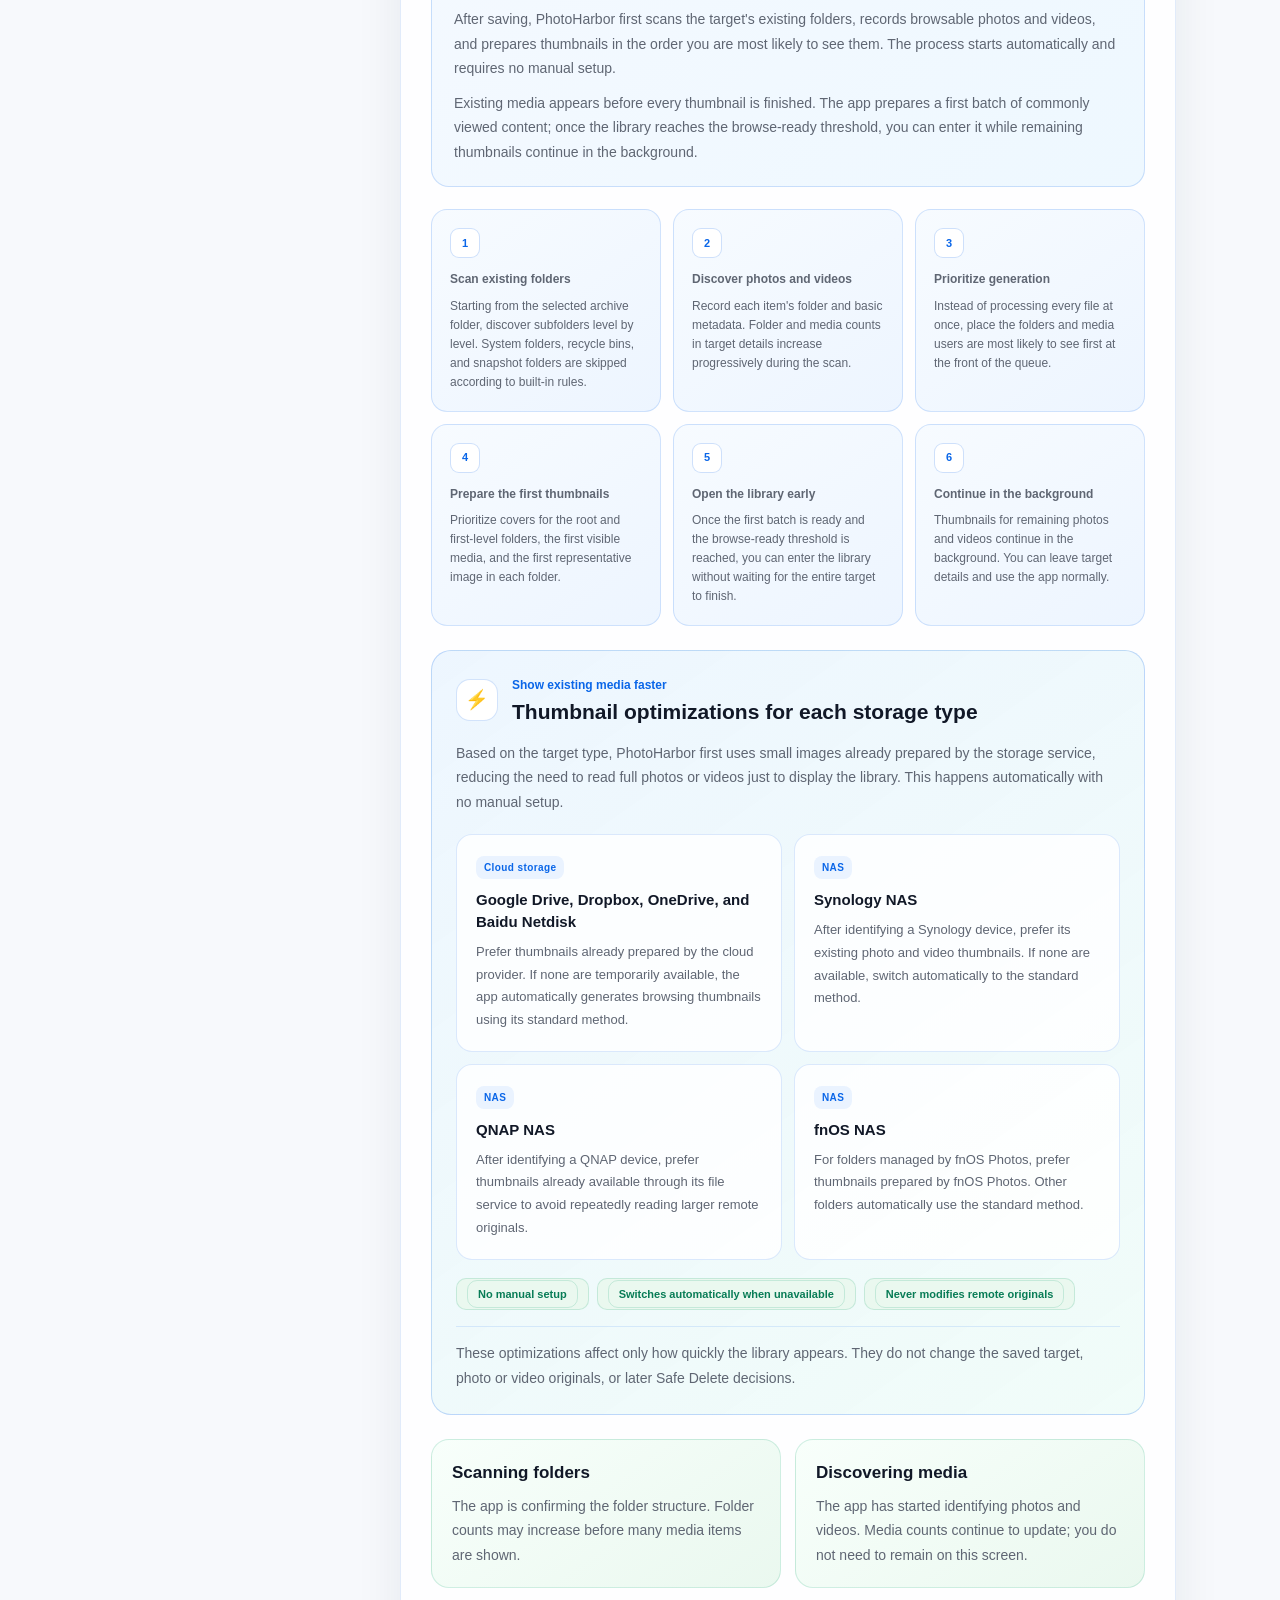
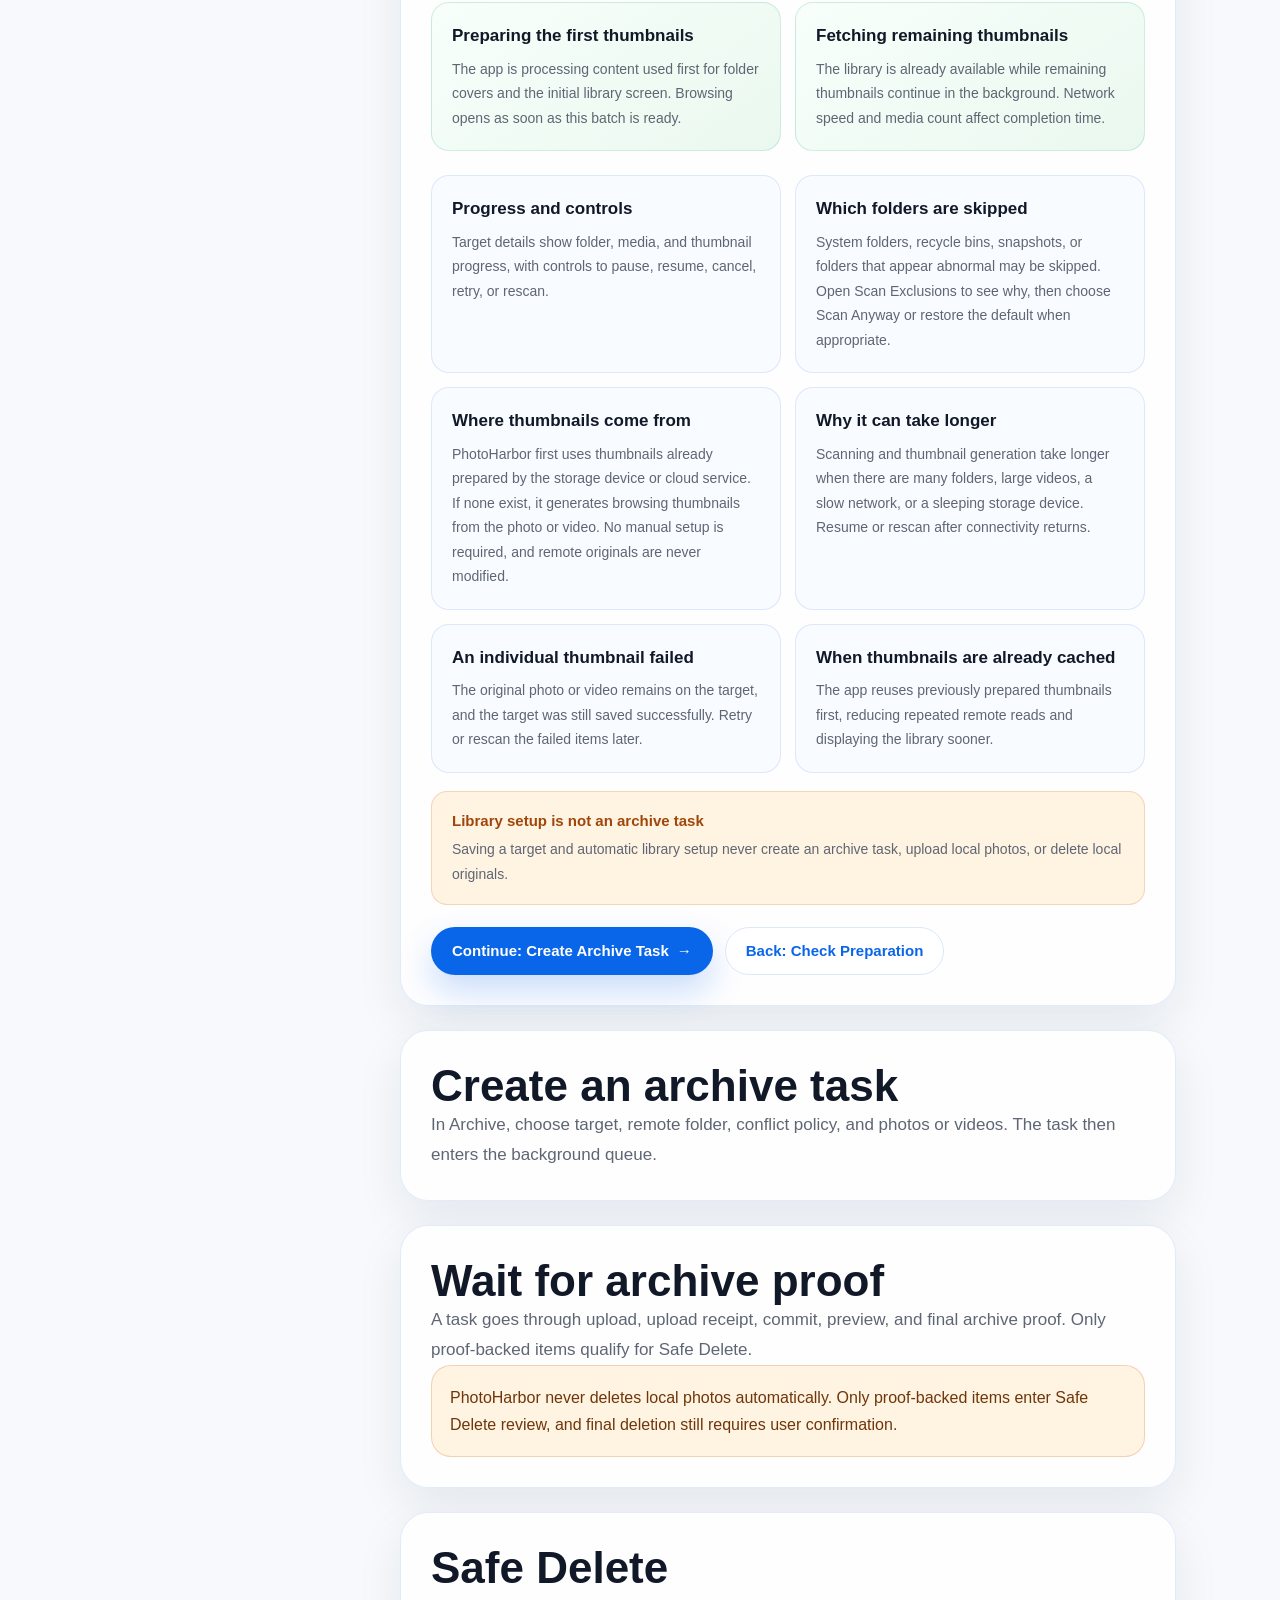
==== commit ef4aa4cd: "Localize detailed guide in five languages" ====
--- a/guide.html
+++ b/guide.html
@@ -11,7 +11,7 @@
     <title>使用说明 | PhotoHarbor</title>
     <link rel="icon" href="assets/app-icon.png" type="image/png">
     <link rel="apple-touch-icon" href="assets/app-icon.png">
-    <link rel="stylesheet" href="assets/styles.css?v=20260713prepareguide">
+    <link rel="stylesheet" href="assets/styles.css?v=20260714guidei18n">
   </head>
   <body data-title-key="guide_title">
     <header class="site-header">
@@ -90,9 +90,7 @@
           <div class="page-content">
             <section class="page-section" id="prepare">
               <h2 data-i18n="guide_prepare_title">准备工作</h2>
-              <p data-i18n="guide_prepare_text" data-locale-except="zh-Hans">准备一个可访问的 NAS、Mac / Windows 共享文件夹、WebDAV、SFTP 或云盘目标，并在 iOS 中授予 PhotoHarbor 照片访问权限。</p>
-
-              <div class="prepare-guide" id="prepare-guide-detail" data-locale-only="zh-Hans">
+              <div class="prepare-guide" id="prepare-guide-detail">
                 <div class="prepare-intro">
                   <p>完成以下准备后，再进入“添加存储目标”。第一次使用时，建议让 iPhone 或 iPad 与 NAS、Mac 或 Windows 电脑连接到同一个 Wi‑Fi，并优先使用 SMB。</p>
                   <p>PhotoHarbor 不要求你先把照片复制到电脑，也不要求把家中的 NAS 暴露到公网。App 只有在所选远端文件夹通过连接、写入、浏览和轻量读取检查后，才会把它保存为可用目标；本机照片也不会被自动删除。</p>
@@ -260,14 +258,14 @@
                         <tr><th scope="col">App 字段</th><th scope="col">应填写内容</th><th scope="col">示例</th></tr>
                       </thead>
                       <tbody>
-                        <tr><th scope="row">显示名称</th><td data-label="应填写内容">只用于在 PhotoHarbor 中识别目标</td><td data-label="示例">家庭群晖</td></tr>
-                        <tr><th scope="row">主机地址</th><td data-label="应填写内容">IP 或域名，不填写文件夹路径</td><td data-label="示例"><code>192.168.1.20</code></td></tr>
-                        <tr><th scope="row">端口</th><td data-label="应填写内容">SMB 常用 445、WebDAV 常用 443/80、SFTP 常用 22</td><td data-label="示例"><code>445</code></td></tr>
-                        <tr><th scope="row">文件夹路径</th><td data-label="应填写内容">账号有读写权限的归档目录</td><td data-label="示例"><code>/PhotoHarbor</code></td></tr>
-                        <tr><th scope="row">用户名/密码</th><td data-label="应填写内容">NAS、Mac、Windows 或服务器账号</td><td data-label="示例">专用普通账号</td></tr>
-                        <tr><th scope="row">SMB 域</th><td data-label="应填写内容">仅在工作组或域环境需要</td><td data-label="示例">留空或填写实际域</td></tr>
-                        <tr><th scope="row">SFTP 认证</th><td data-label="应填写内容">密码或支持的私钥</td><td data-label="示例">Ed25519/ECDSA</td></tr>
-                        <tr><th scope="row">云盘文件夹</th><td data-label="应填写内容">授权后在 App 中选择</td><td data-label="示例">无需手工输入 ID</td></tr>
+                        <tr><th scope="row">显示名称</th><td data-label="应填写内容" data-i18n-data-label="guide_detail_table_value">只用于在 PhotoHarbor 中识别目标</td><td data-label="示例" data-i18n-data-label="guide_detail_table_example">家庭群晖</td></tr>
+                        <tr><th scope="row">主机地址</th><td data-label="应填写内容" data-i18n-data-label="guide_detail_table_value">IP 或域名，不填写文件夹路径</td><td data-label="示例" data-i18n-data-label="guide_detail_table_example"><code>192.168.1.20</code></td></tr>
+                        <tr><th scope="row">端口</th><td data-label="应填写内容" data-i18n-data-label="guide_detail_table_value">SMB 常用 445、WebDAV 常用 443/80、SFTP 常用 22</td><td data-label="示例" data-i18n-data-label="guide_detail_table_example"><code>445</code></td></tr>
+                        <tr><th scope="row">文件夹路径</th><td data-label="应填写内容" data-i18n-data-label="guide_detail_table_value">账号有读写权限的归档目录</td><td data-label="示例" data-i18n-data-label="guide_detail_table_example"><code>/PhotoHarbor</code></td></tr>
+                        <tr><th scope="row">用户名/密码</th><td data-label="应填写内容" data-i18n-data-label="guide_detail_table_value">NAS、Mac、Windows 或服务器账号</td><td data-label="示例" data-i18n-data-label="guide_detail_table_example">专用普通账号</td></tr>
+                        <tr><th scope="row">SMB 域</th><td data-label="应填写内容" data-i18n-data-label="guide_detail_table_value">仅在工作组或域环境需要</td><td data-label="示例" data-i18n-data-label="guide_detail_table_example">留空或填写实际域</td></tr>
+                        <tr><th scope="row">SFTP 认证</th><td data-label="应填写内容" data-i18n-data-label="guide_detail_table_value">密码或支持的私钥</td><td data-label="示例" data-i18n-data-label="guide_detail_table_example">Ed25519/ECDSA</td></tr>
+                        <tr><th scope="row">云盘文件夹</th><td data-label="应填写内容" data-i18n-data-label="guide_detail_table_value">授权后在 App 中选择</td><td data-label="示例" data-i18n-data-label="guide_detail_table_example">无需手工输入 ID</td></tr>
                       </tbody>
                     </table>
                   </div>
@@ -374,9 +372,7 @@
             </section>
             <section class="page-section" id="target">
               <h2 data-i18n="guide_target_title">添加存储目标</h2>
-              <p data-i18n="guide_target_text" data-locale-except="zh-Hans">在 Targets 中添加目标并完成连接检查。云盘目标需要通过对应平台 OAuth 授权，并选择用于归档的文件夹。</p>
-
-              <div class="target-guide" id="target-guide-detail" data-locale-only="zh-Hans">
+              <div class="target-guide" id="target-guide-detail">
                 <div class="prepare-intro">
                   <p>存储目标是 PhotoHarbor 用来归档照片和视频的远端位置。添加前请先完成“准备工作”，确认目标目录可以连接并具有读写权限。</p>
                   <p>基础版可以配置 1 个可写目标；完整版或完整试用期可以配置多个目标。达到数量上限时，App 会先显示升级提示，不会进入添加表单。</p>
@@ -451,10 +447,10 @@
                     <table class="prepare-fields-table target-fields-table">
                       <thead><tr><th>类型</th><th>必填内容</th><th>特殊设置</th></tr></thead>
                       <tbody>
-                        <tr><th>SMB</th><td>主机、共享文件夹、用户名、密码</td><td>端口通常为 <code>445</code>；工作组或域环境才填写“SMB 域”</td></tr>
-                        <tr><th>WebDAV</th><td>HTTP/HTTPS、主机、端口、路径</td><td>HTTPS 通常为 <code>443</code>，HTTP 通常为 <code>80</code>；HTTP 会显示未加密风险提示</td></tr>
-                        <tr><th>SFTP</th><td>主机、端口、远端路径、用户名、认证信息</td><td>端口通常为 <code>22</code>；支持密码或私钥认证</td></tr>
-                        <tr><th>云盘</th><td>官方账号授权、归档文件夹</td><td>不需要填写服务器密码、access token 或文件夹 ID</td></tr>
+                        <tr><th>SMB</th><td data-label="必填内容" data-i18n-data-label="guide_detail_table_required">主机、共享文件夹、用户名、密码</td><td data-label="特殊设置" data-i18n-data-label="guide_detail_table_options">端口通常为 <code>445</code>；工作组或域环境才填写“SMB 域”</td></tr>
+                        <tr><th>WebDAV</th><td data-label="必填内容" data-i18n-data-label="guide_detail_table_required">HTTP/HTTPS、主机、端口、路径</td><td data-label="特殊设置" data-i18n-data-label="guide_detail_table_options">HTTPS 通常为 <code>443</code>，HTTP 通常为 <code>80</code>；HTTP 会显示未加密风险提示</td></tr>
+                        <tr><th>SFTP</th><td data-label="必填内容" data-i18n-data-label="guide_detail_table_required">主机、端口、远端路径、用户名、认证信息</td><td data-label="特殊设置" data-i18n-data-label="guide_detail_table_options">端口通常为 <code>22</code>；支持密码或私钥认证</td></tr>
+                        <tr><th>云盘</th><td data-label="必填内容" data-i18n-data-label="guide_detail_table_required">官方账号授权、归档文件夹</td><td data-label="特殊设置" data-i18n-data-label="guide_detail_table_options">不需要填写服务器密码、access token 或文件夹 ID</td></tr>
                       </tbody>
                     </table>
                   </div>
@@ -716,6 +712,6 @@
         <div><h3 data-i18n="footer_contact">联系</h3><div class="footer-links"><a href="mailto:support@showleafy.com">support@showleafy.com</a></div><p data-i18n="footer_privacy_note">PhotoHarbor 不通过官网托管你的照片或凭据。</p></div>
       </div>
     </footer>
-    <script src="assets/app.js?v=20260713prepareguide"></script>
+    <script src="assets/app.js?v=20260714guidei18n"></script>
   </body>
 </html>
--- a/assets/styles.css
+++ b/assets/styles.css
@@ -2359,6 +2359,26 @@
 .target-guide dd {
   color: var(--ph-color-text-muted);
   line-height: 1.75;
+  overflow-wrap: anywhere;
+}
+
+.prepare-guide h3,
+.prepare-guide h4,
+.prepare-guide summary,
+.prepare-guide a,
+.target-guide h3,
+.target-guide h4,
+.target-guide summary,
+.target-guide a,
+.toc-subnav a {
+  overflow-wrap: anywhere;
+  word-break: normal;
+}
+
+html[lang="de"] .prepare-guide,
+html[lang="de"] .target-guide,
+html[lang="de"] .toc-subnav {
+  hyphens: auto;
 }
 
 .prepare-guide code,
@@ -4160,14 +4180,6 @@
     font-weight: 800;
   }
 
-  .target-fields-table tbody td:nth-of-type(1)::before {
-    content: "必填内容";
-  }
-
-  .target-fields-table tbody td:nth-of-type(2)::before {
-    content: "特殊设置";
-  }
-
   .target-feature-card summary {
     align-items: flex-start;
     flex-direction: column;
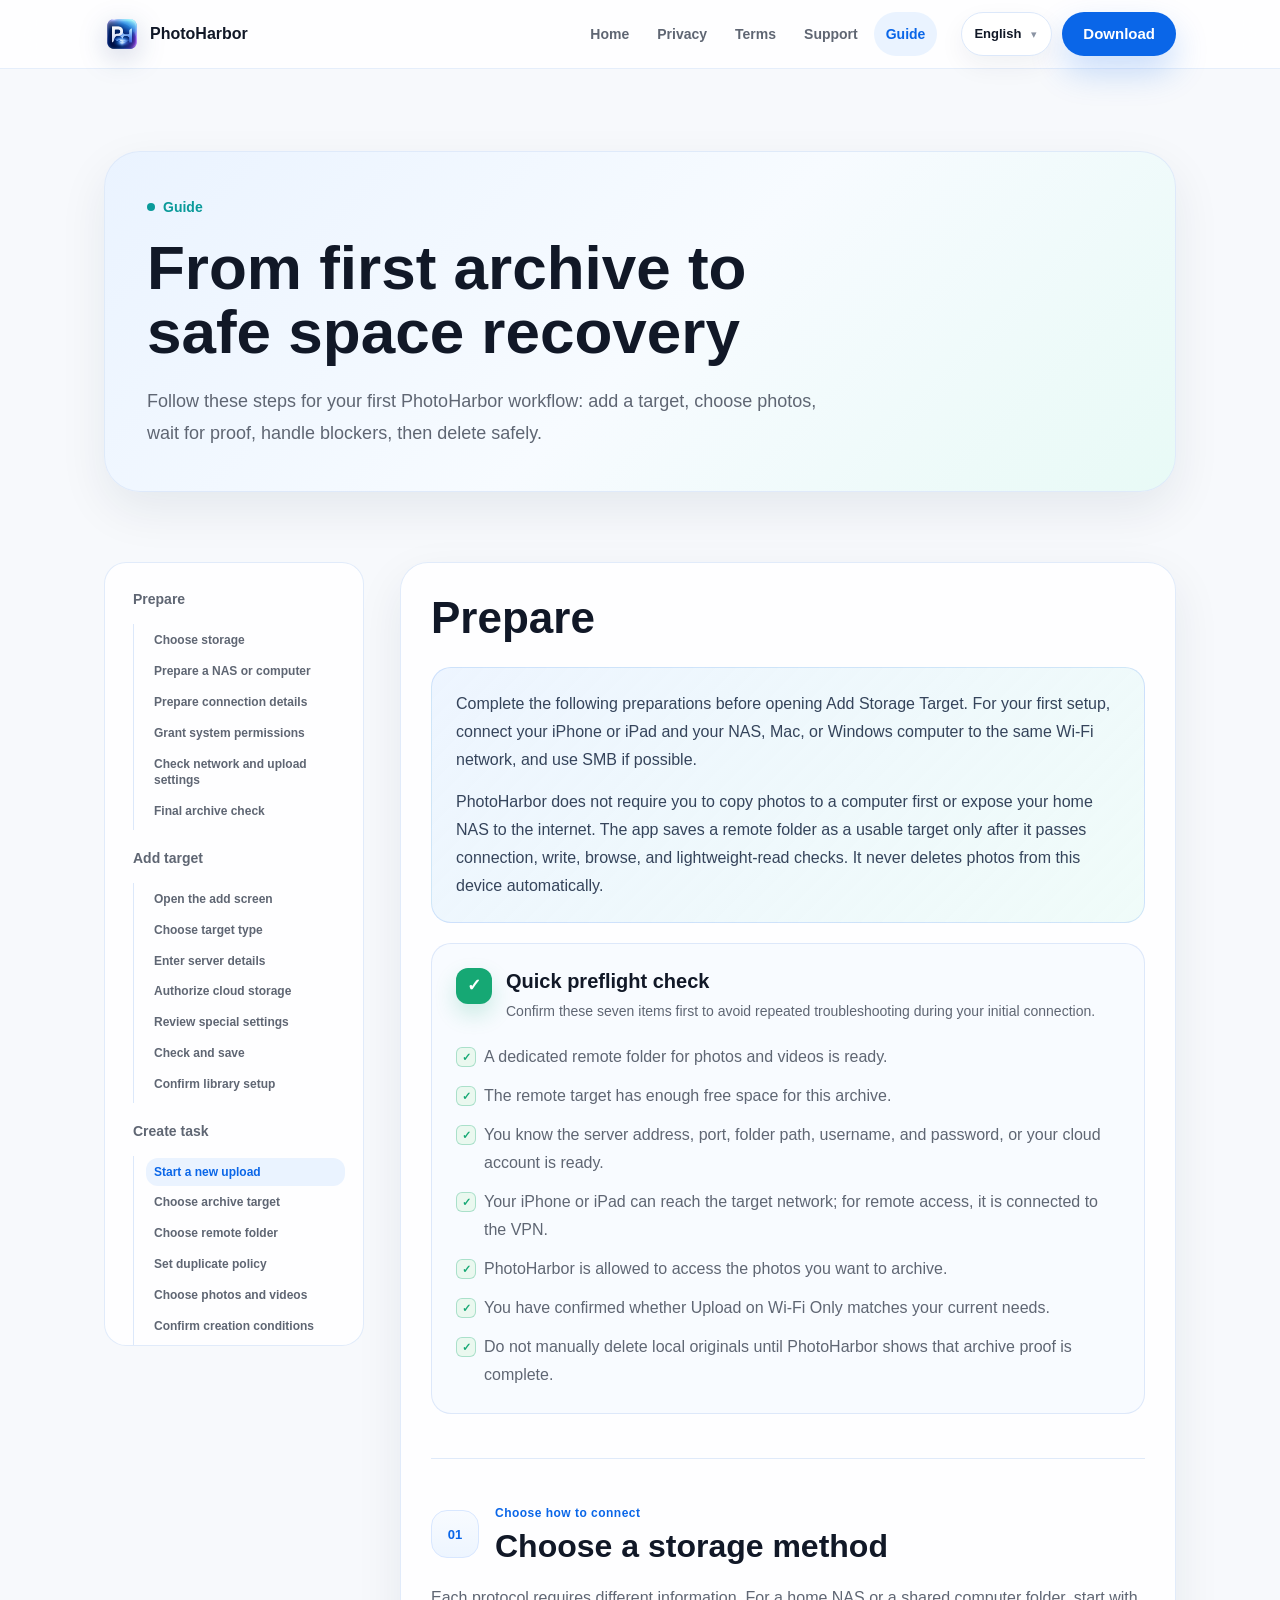
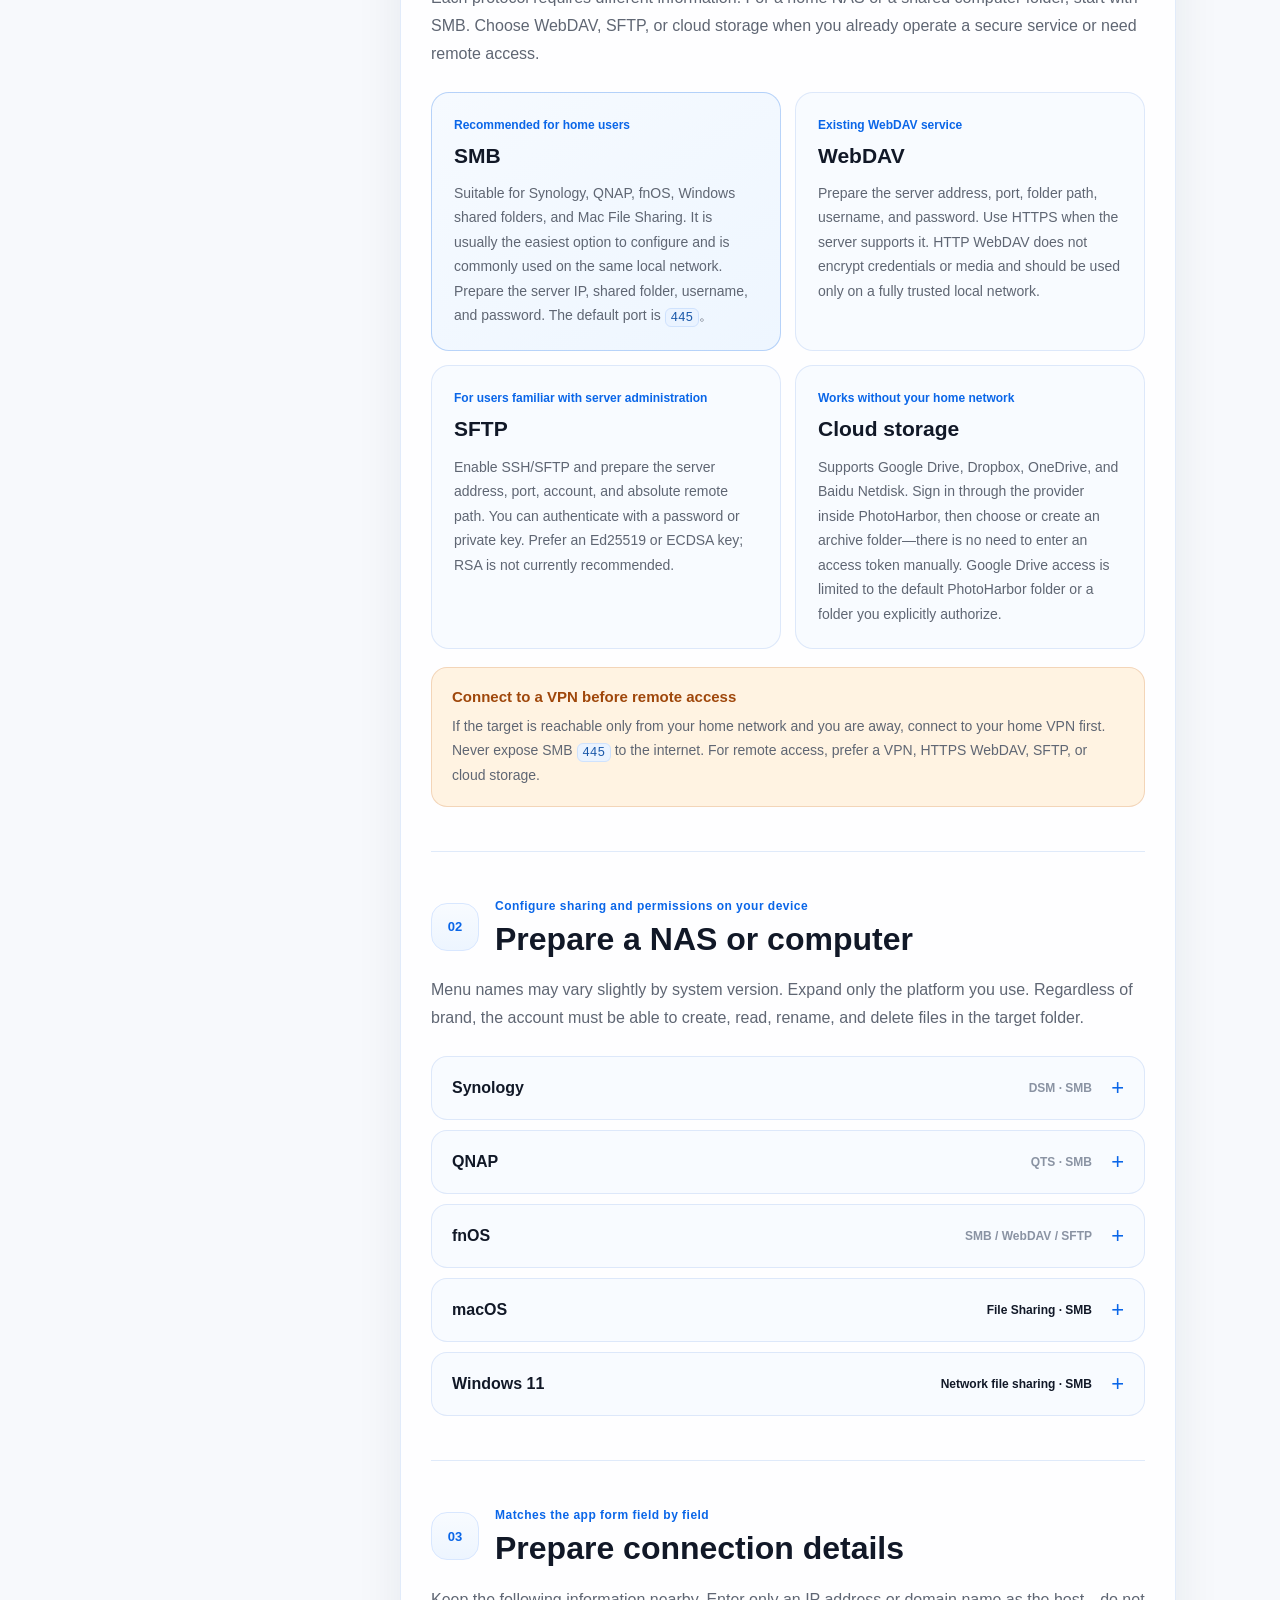
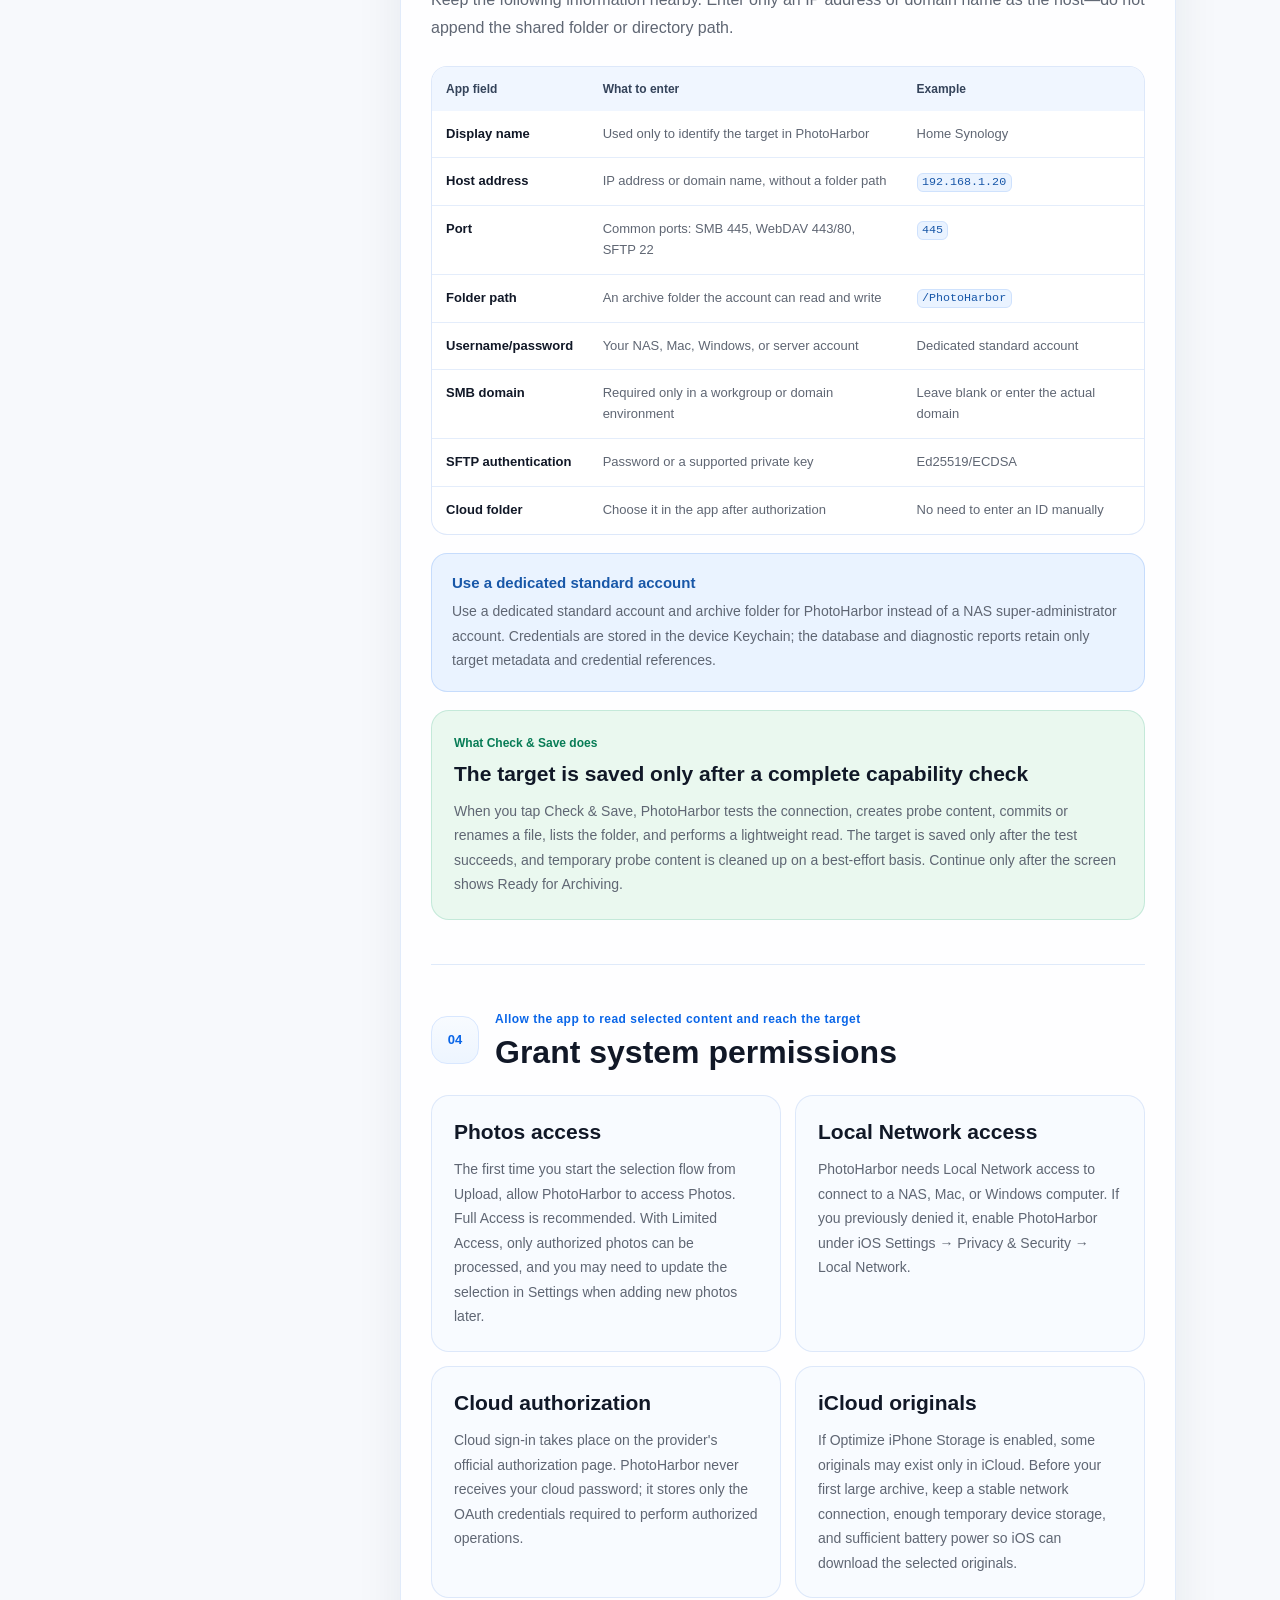
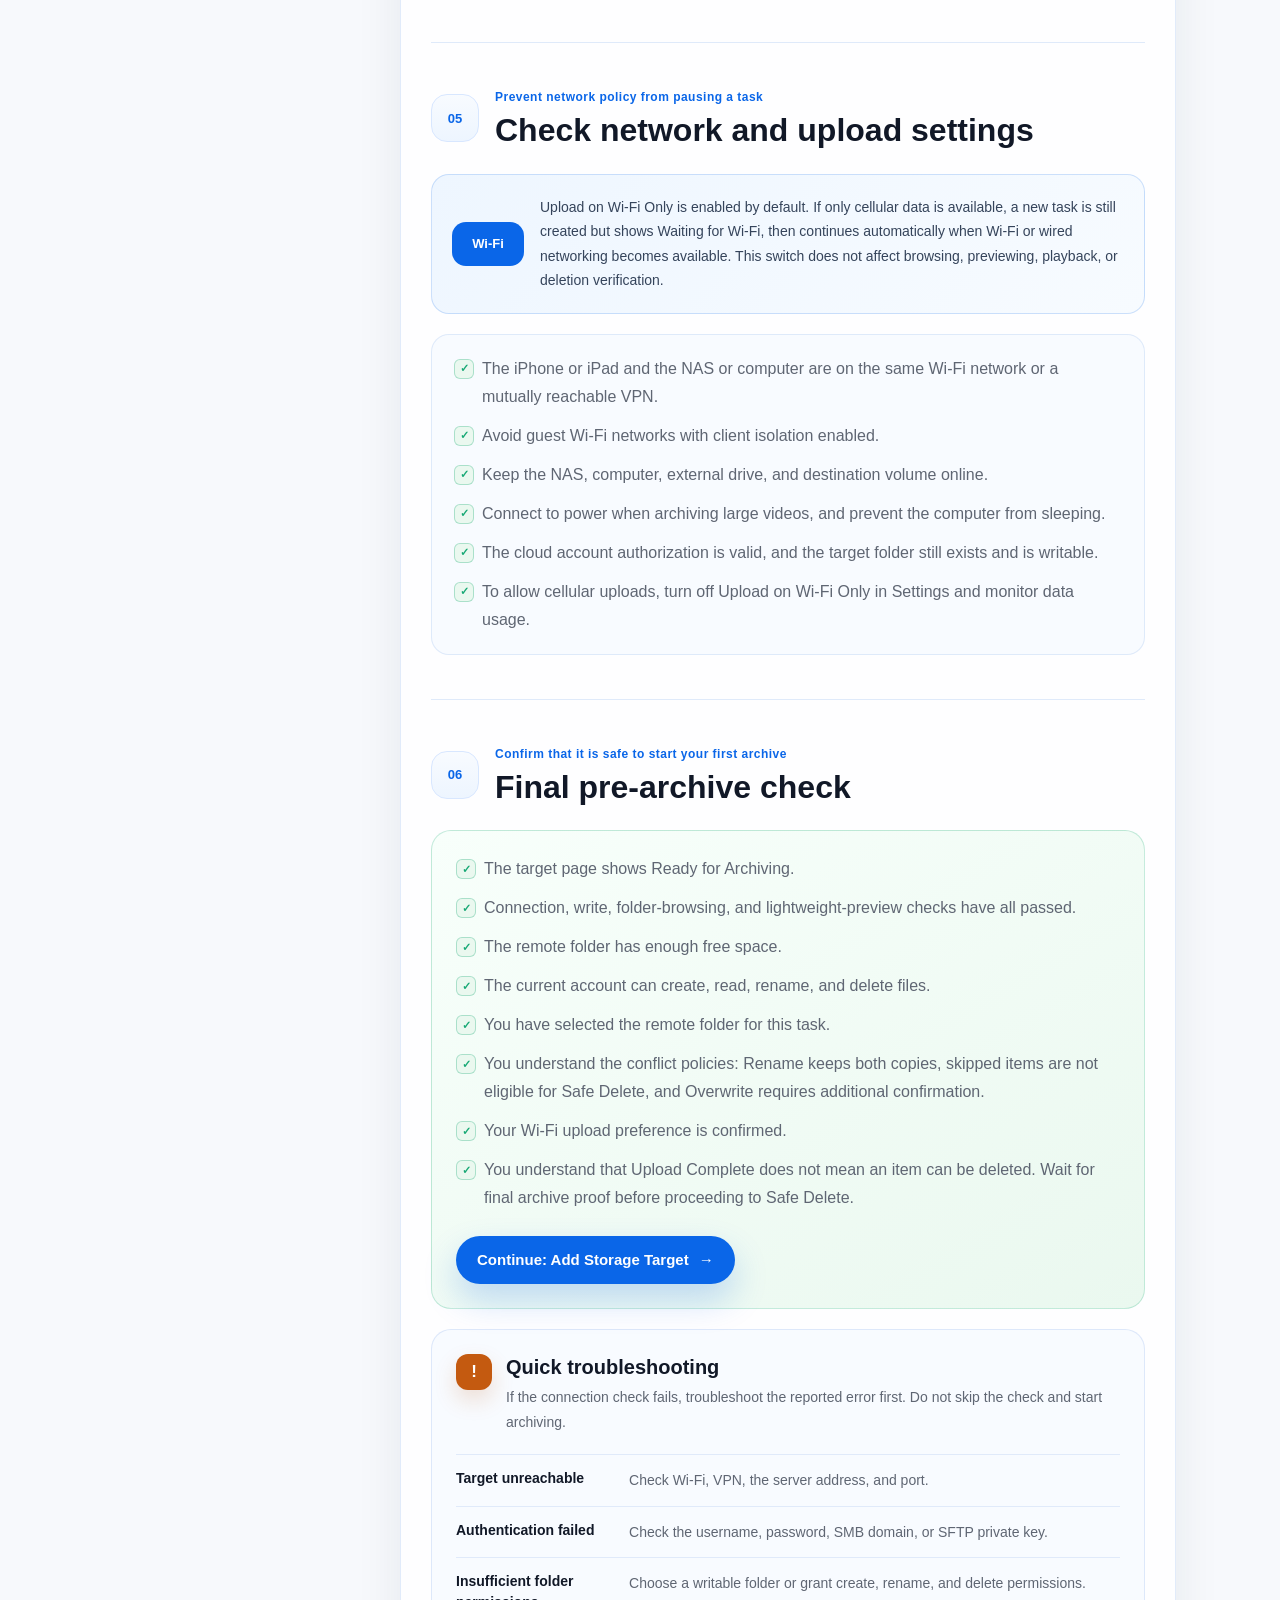
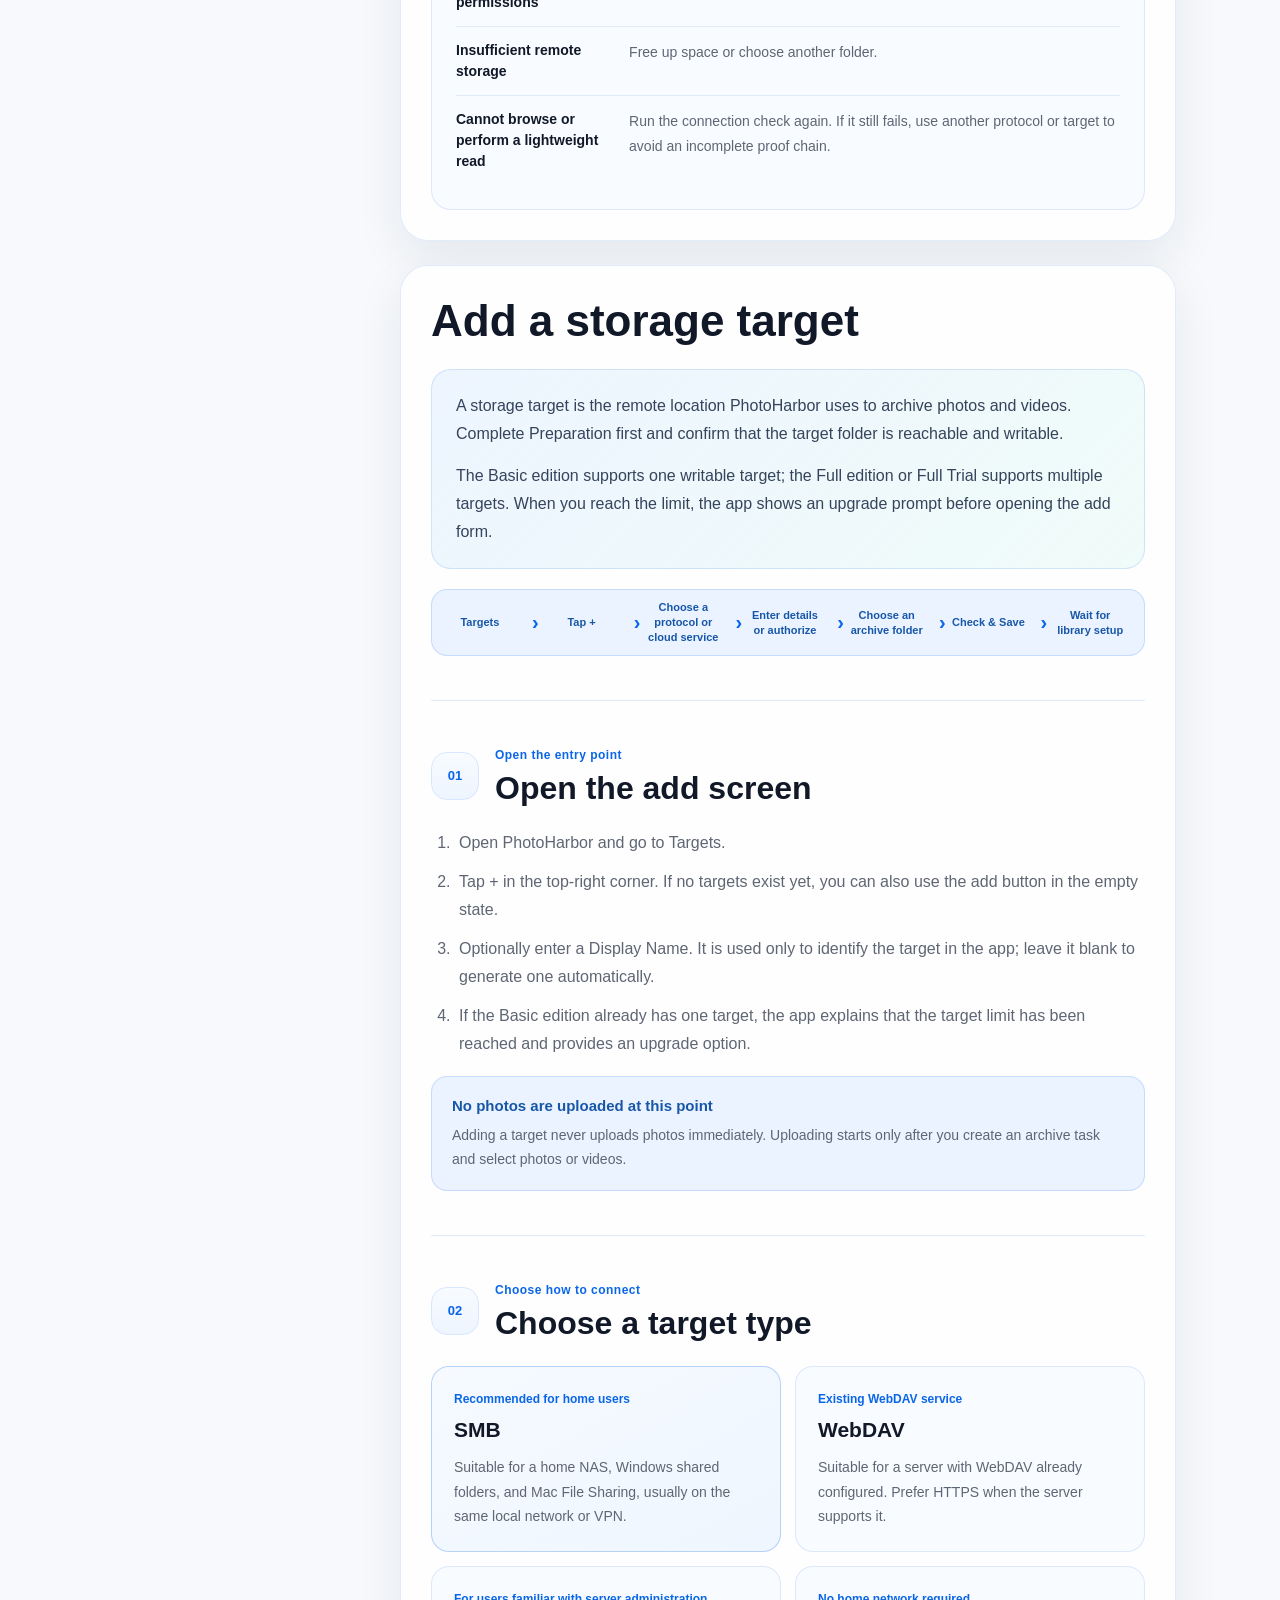
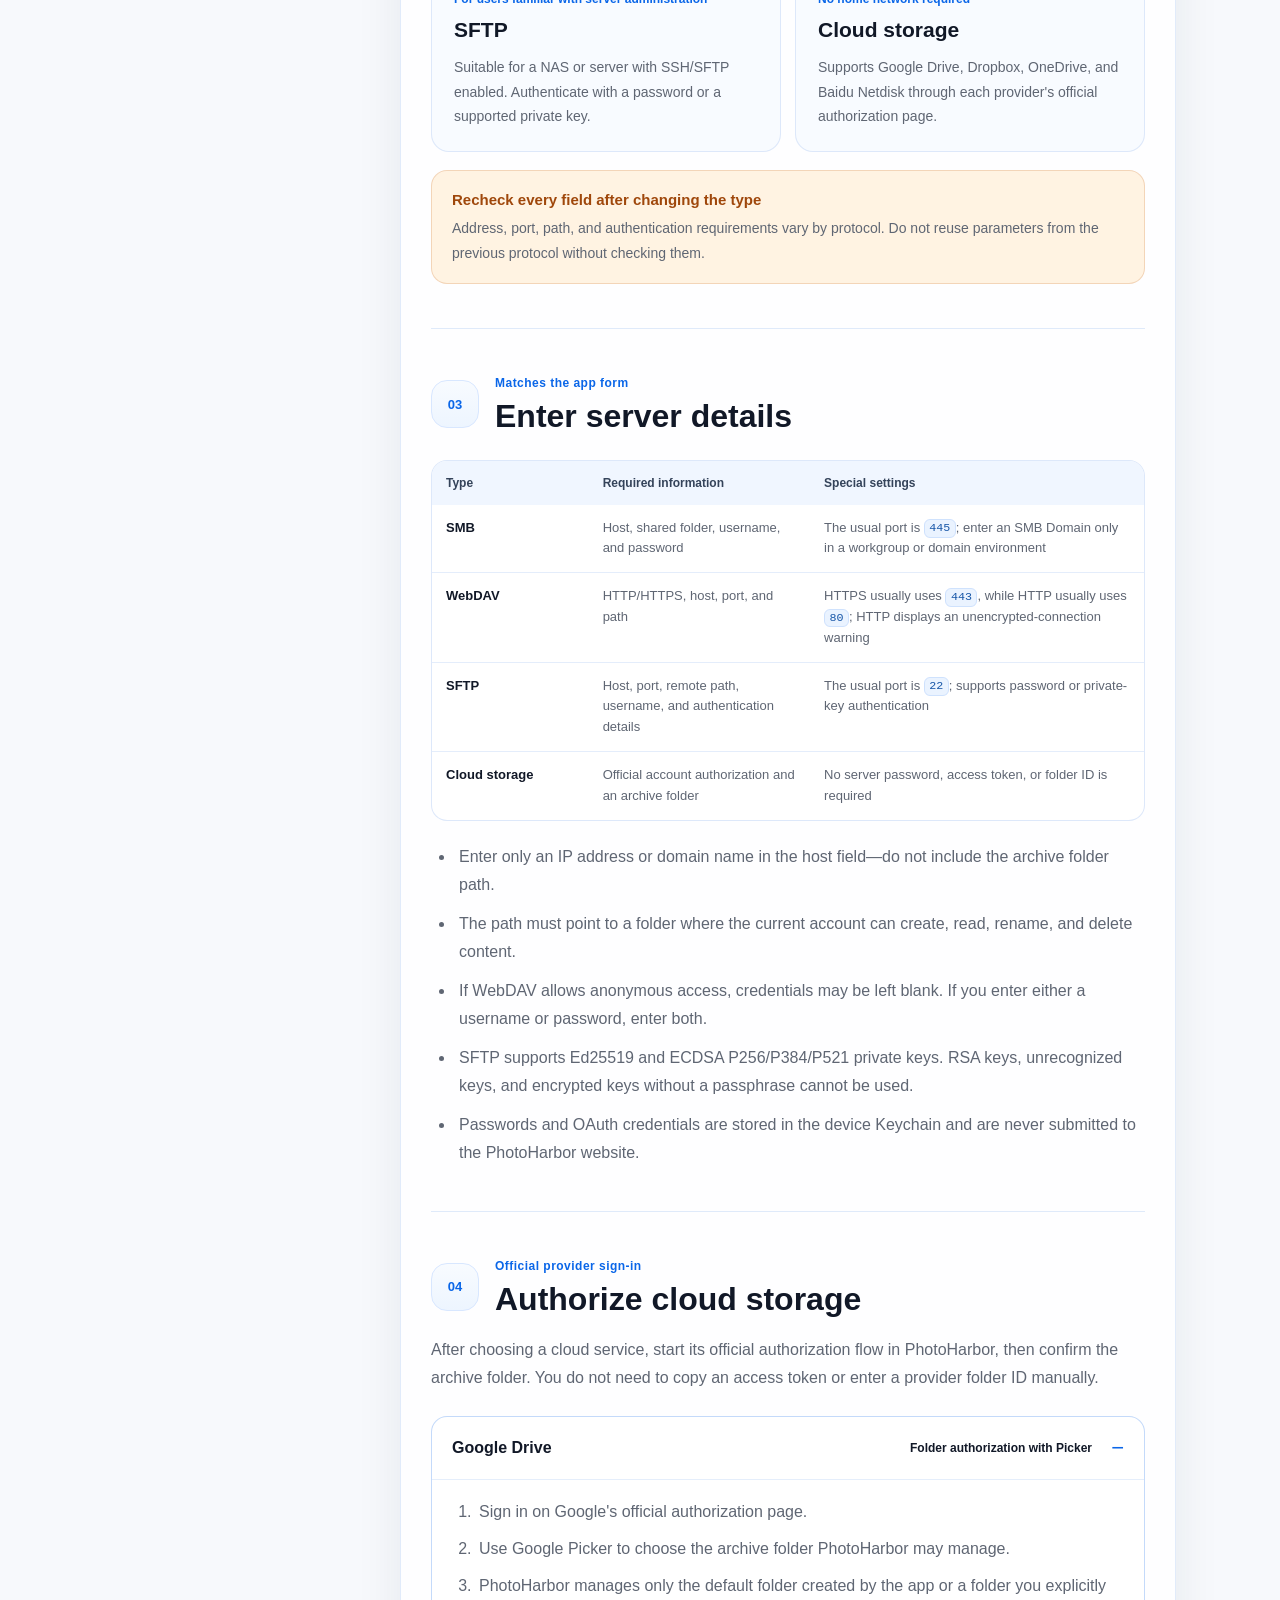
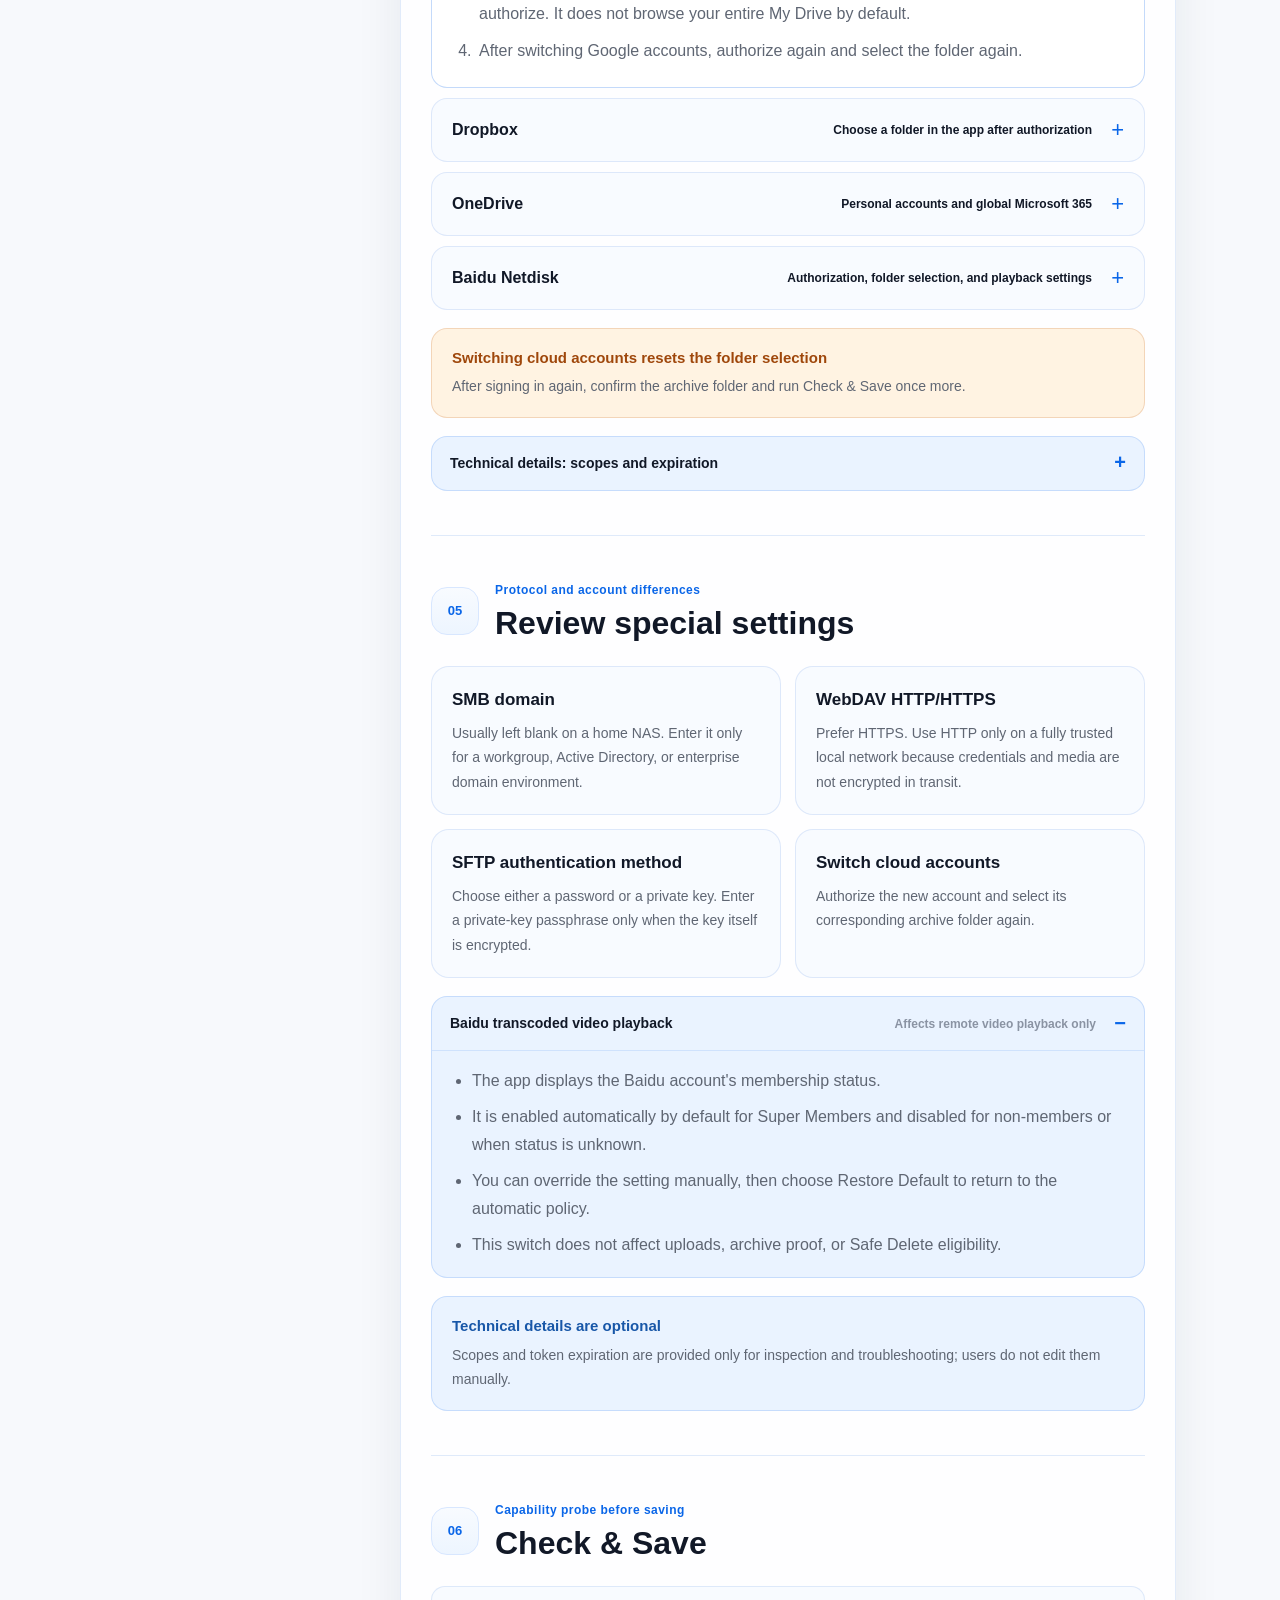
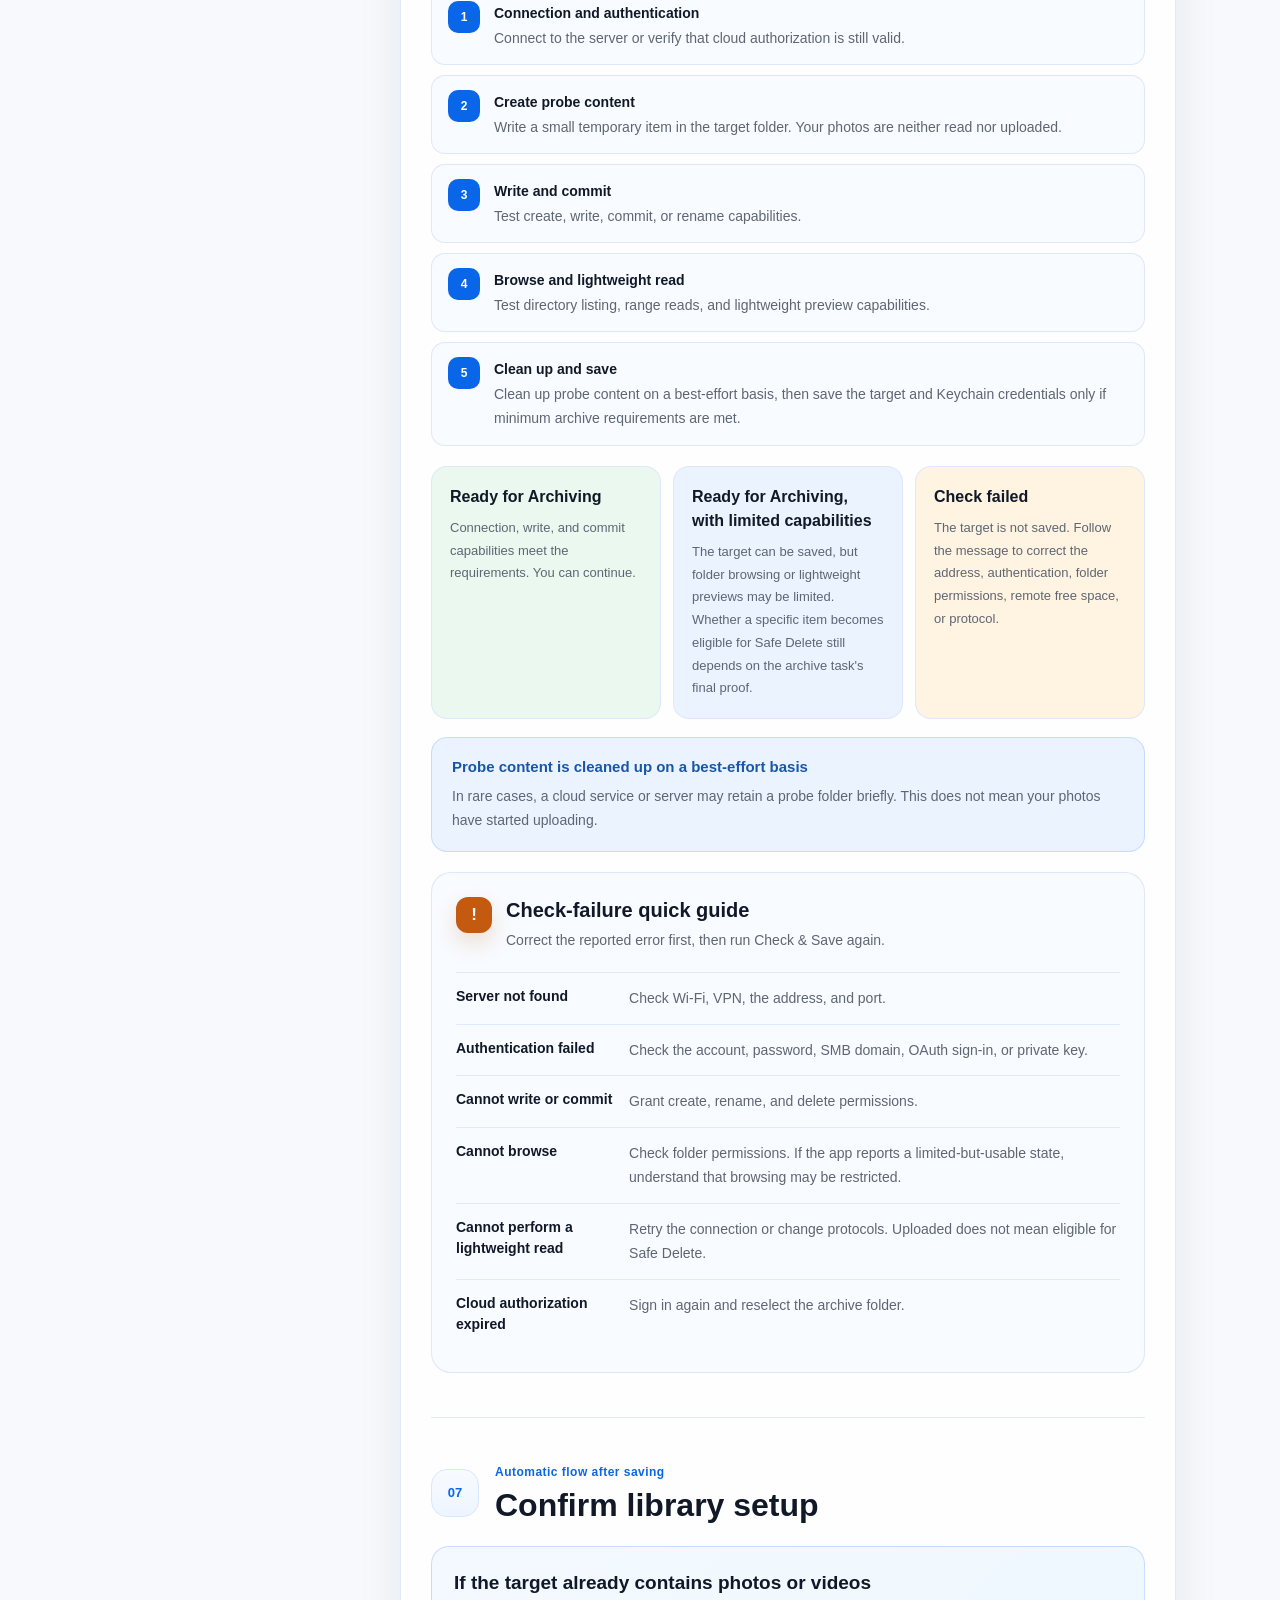
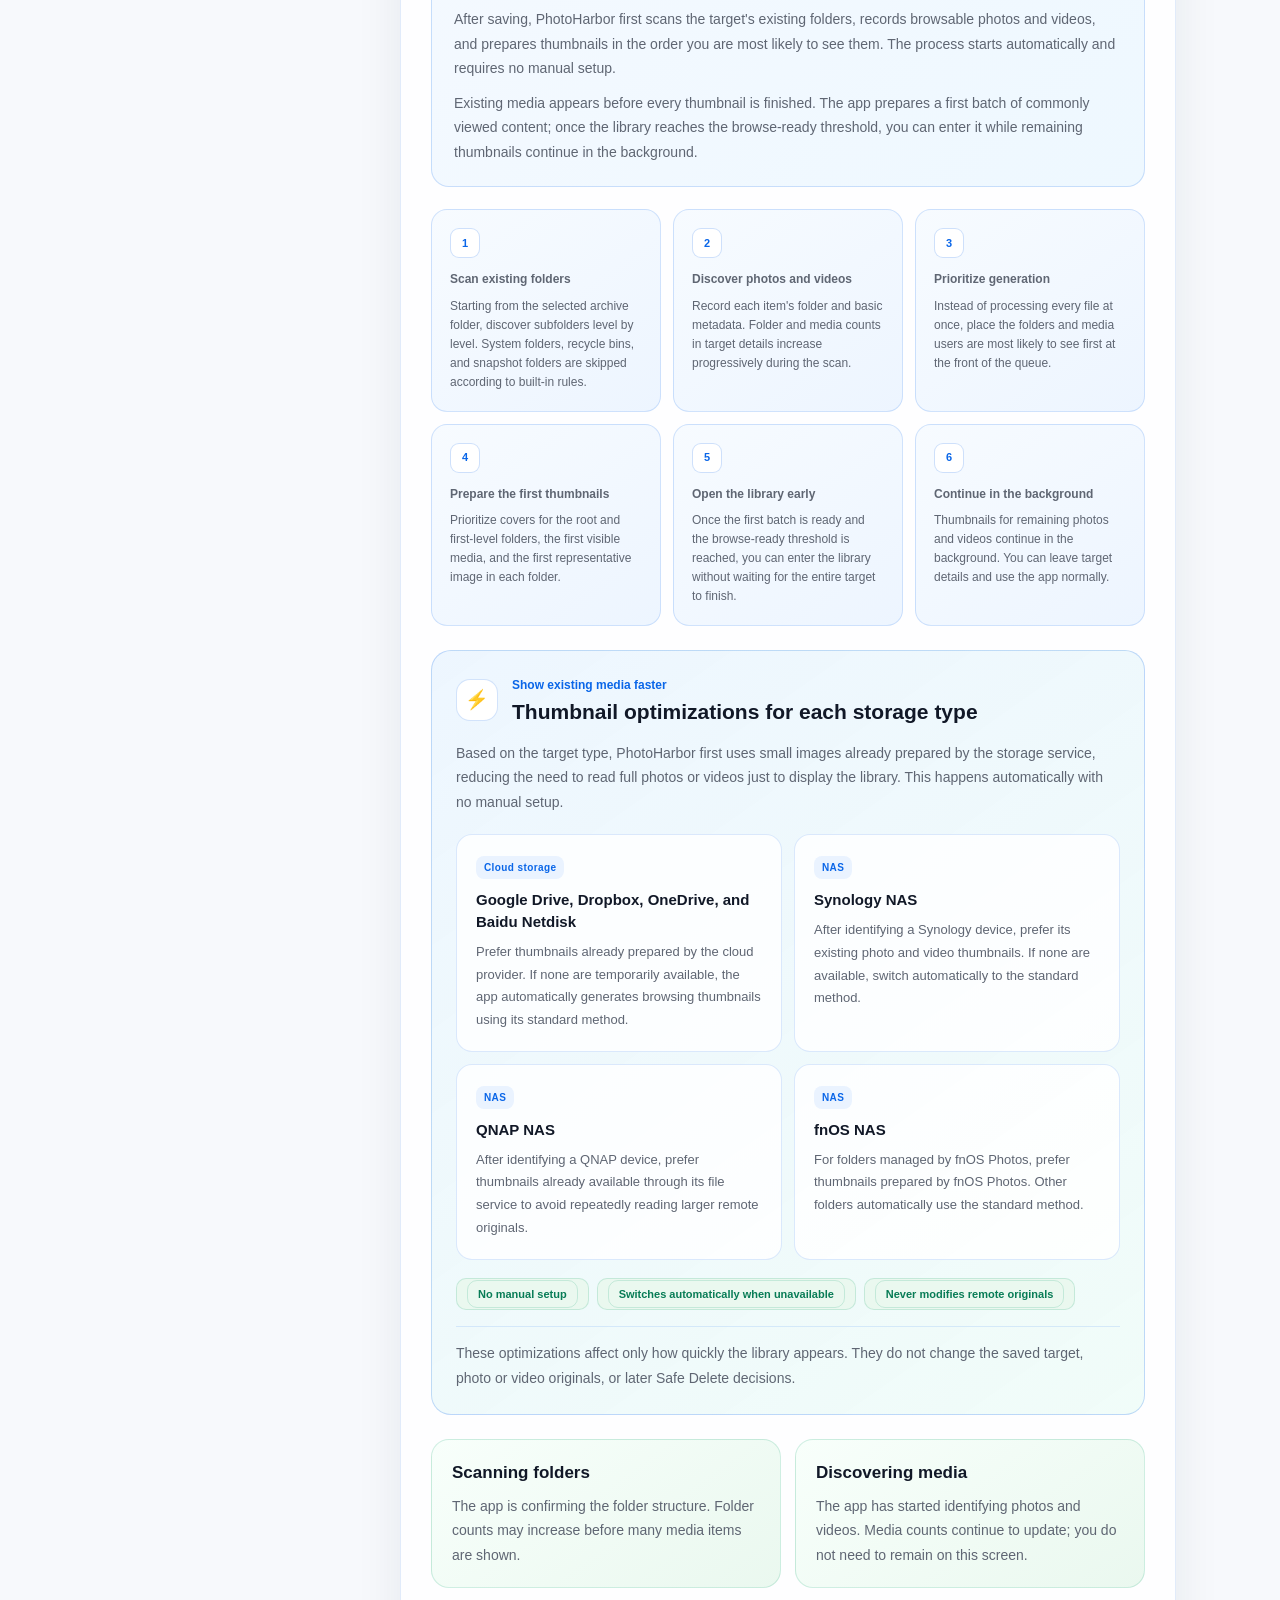
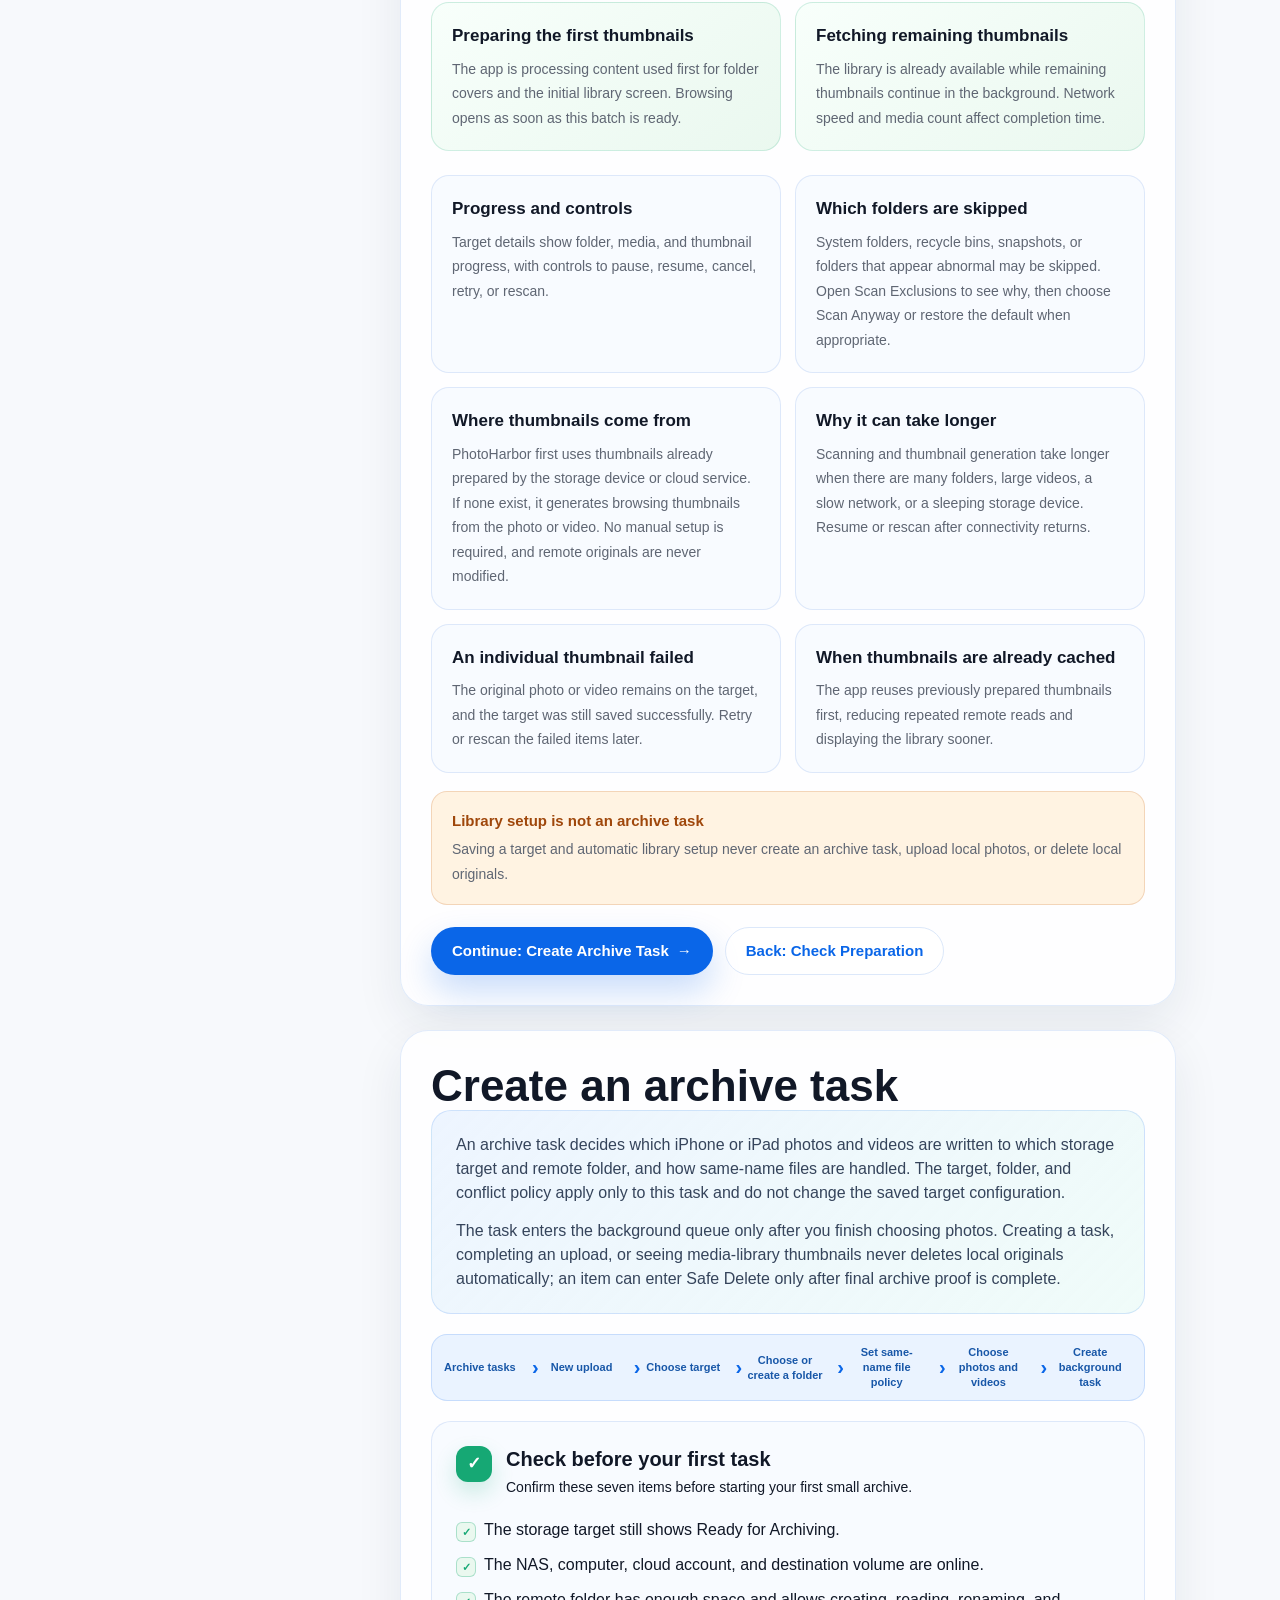
==== commit b6fa5143: "Publish PhotoHarbor website updates" ====
--- a/guide.html
+++ b/guide.html
@@ -11,7 +11,7 @@
     <title>使用说明 | PhotoHarbor</title>
     <link rel="icon" href="assets/app-icon.png" type="image/png">
     <link rel="apple-touch-icon" href="assets/app-icon.png">
-    <link rel="stylesheet" href="assets/styles.css?v=20260714guidei18n">
+    <link rel="stylesheet" href="assets/styles.css?v=20260714taskguide">
   </head>
   <body data-title-key="guide_title">
     <header class="site-header">
@@ -83,6 +83,18 @@
               </nav>
             </details>
             <a href="#task" data-i18n="guide_toc_3">创建任务</a>
+            <details class="toc-submenu" data-guide-nav-group="task" open>
+              <summary data-i18n="guide_task_menu_title">创建任务目录</summary>
+              <nav class="toc-subnav" aria-label="创建任务目录" data-i18n-aria-label="guide_task_menu_title">
+                <a href="#task-entry" data-i18n="guide_task_menu_entry">开始新建上传</a>
+                <a href="#task-target" data-i18n="guide_task_menu_target">选择归档目标</a>
+                <a href="#task-folder" data-i18n="guide_task_menu_folder">选择远端文件夹</a>
+                <a href="#task-conflict" data-i18n="guide_task_menu_conflict">设置同名文件策略</a>
+                <a href="#task-media" data-i18n="guide_task_menu_media">选择照片和视频</a>
+                <a href="#task-preflight" data-i18n="guide_task_menu_preflight">确认创建条件</a>
+                <a href="#task-created" data-i18n="guide_task_menu_created">查看任务创建结果</a>
+              </nav>
+            </details>
             <a href="#proof" data-i18n="guide_toc_4">等待 proof</a>
             <a href="#delete" data-i18n="guide_toc_5">安全删除</a>
             <a href="#library" data-i18n="guide_toc_6">浏览与恢复</a>
@@ -673,7 +685,250 @@
             </section>
             <section class="page-section" id="task">
               <h2 data-i18n="guide_task_title">创建归档任务</h2>
-              <p data-i18n="guide_task_text">在 Archive 中选择目标、远端文件夹、冲突策略和照片/视频。任务创建后会进入后台队列。</p>
+              <div class="task-guide" id="task-guide-detail">
+                <div class="prepare-intro">
+                  <p>归档任务决定把哪些 iPhone 或 iPad 照片和视频写入哪个存储目标、哪个远端文件夹，以及遇到同名文件时如何处理。目标、文件夹和冲突策略只对当前任务生效，不会修改已经保存的存储目标配置。</p>
+                  <p>完成照片选择后，任务才会进入后台队列。创建任务、上传完成或看到媒体库缩略图，都不会自动删除本机原件；只有最终归档证明完成后，相关项目才可能进入 Safe Delete。</p>
+                </div>
+
+                <ol class="target-flow task-flow" aria-label="创建归档任务流程">
+                  <li>归档任务</li>
+                  <li>新建上传</li>
+                  <li>选择目标</li>
+                  <li>选择或新建文件夹</li>
+                  <li>设置同名文件策略</li>
+                  <li>选择照片和视频</li>
+                  <li>创建后台任务</li>
+                </ol>
+
+                <div class="prepare-check-card task-quick-check">
+                  <div class="prepare-card-heading">
+                    <span class="prepare-step-mark" aria-hidden="true">✓</span>
+                    <div>
+                      <h3>第一次创建前检查</h3>
+                      <p>先确认下面七项，再开始第一次小批量归档。</p>
+                    </div>
+                  </div>
+                  <ul class="prepare-check-list">
+                    <li>存储目标仍显示可用于归档。</li>
+                    <li>NAS、电脑、云盘账号和目标磁盘当前在线。</li>
+                    <li>远端目录有足够空间，并允许创建、读取、重命名和删除文件。</li>
+                    <li>PhotoHarbor 可以访问准备归档的照片。</li>
+                    <li>已确认“仅在 Wi‑Fi 网络下上传”是否符合当前需求。</li>
+                    <li>开启“优化 iPhone 储存空间”时，当前网络可以下载 iCloud 原件。</li>
+                    <li>第一次建议先选择少量照片、视频和 Live Photo，完整走通归档证明后再创建大批量任务。</li>
+                  </ul>
+                </div>
+
+                <section class="prepare-subsection task-subsection" id="task-entry" data-guide-section-group="task">
+                  <div class="prepare-section-heading">
+                    <span aria-hidden="true">01</span>
+                    <div><p>从归档任务或媒体库进入</p><h3>开始新建上传</h3></div>
+                  </div>
+                  <ol class="target-step-list">
+                    <li>打开 PhotoHarbor，进入“归档任务”页面。</li>
+                    <li>点击右上角“新建上传”；没有任务时也可以点击空状态中的“开始归档”。</li>
+                    <li>App 会先检查照片访问权限。若权限被拒绝，按提示打开系统设置并重新授权。</li>
+                    <li>如果尚未配置可写目标，App 会提示先完成“添加存储目标”，不会直接打开照片选择器。</li>
+                    <li>也可以在“媒体库”中的文件夹模式进入某个文件夹，点击“上传到这里”。这种入口会自动预选当前目标和文件夹，后续仍需选择冲突策略和照片。</li>
+                  </ol>
+                  <div class="prepare-notice prepare-notice-info">
+                    <strong>此时还不会上传照片</strong>
+                    <p>PhotoHarbor 会先让你确定远端位置和同名文件处理方式，最后才打开系统照片选择器。</p>
+                  </div>
+                </section>
+
+                <section class="prepare-subsection task-subsection" id="task-target" data-guide-section-group="task">
+                  <div class="prepare-section-heading">
+                    <span aria-hidden="true">02</span>
+                    <div><p>确定本次任务写入哪里</p><h3>选择归档目标</h3></div>
+                  </div>
+                  <div class="target-option-grid task-target-grid">
+                    <article><h4>完整版或完整试用期</h4><p>可以从所有已配置的可写目标中选择。</p></article>
+                    <article><h4>基础版</h4><p>每天可以归档 50 项，并只能从最早配置的一个可写目标创建任务。</p></article>
+                    <article><h4>试用期结束后</h4><p>其他目标仍可用于浏览，但不能用于新建上传，除非解锁完整版。</p></article>
+                    <article><h4>不支持目录浏览</h4><p>该目标不能完成归档文件夹选择。请重新检查目录权限或更换协议。</p></article>
+                  </div>
+                  <p class="prepare-section-copy">选择目标只决定当前任务写入哪里，不会改变目标保存时的根目录。</p>
+                  <div class="prepare-notice prepare-notice-warning">
+                    <strong>保存成功不代表目标永远在线</strong>
+                    <p>NAS 休眠、电脑关机、VPN 断开、云盘授权失效或权限变化都可能让目标暂时不可用。创建任务时会重新确认当前连接条件。</p>
+                  </div>
+                </section>
+
+                <section class="prepare-subsection task-subsection" id="task-folder" data-guide-section-group="task">
+                  <div class="prepare-section-heading">
+                    <span aria-hidden="true">03</span>
+                    <div><p>确认本次任务的具体目录</p><h3>选择远端文件夹</h3></div>
+                  </div>
+                  <ol class="target-step-list">
+                    <li>点击目标后，从目标根目录开始浏览远端文件夹。</li>
+                    <li>可以继续进入已有子文件夹，也可以直接选择当前目录。</li>
+                    <li>当前账号允许创建目录时，可点击“新建文件夹”，输入名称后进入新目录。</li>
+                    <li>页面底部会显示本次选择的相对路径；确认无误后点击“选择当前位置”。</li>
+                    <li>从媒体库“上传到这里”进入时，当前浏览目录会自动成为本次任务文件夹。</li>
+                  </ol>
+                  <div class="task-folder-rules">
+                    <article><h4>不会修改目标根目录</h4><p>任务文件夹始终位于已保存的目标根目录之内。</p></article>
+                    <article><h4>建议使用独立目录</h4><p>可按年份、事件或项目整理，避免把大量文件直接写入 NAS 根目录。</p></article>
+                    <article><h4>任务期间保持路径稳定</h4><p>归档和证明生成期间，不要在 NAS、电脑或云盘后台重命名、移动或删除该文件夹。</p></article>
+                    <article><h4>新建失败时</h4><p>检查连接、文件夹名称、同名目录和账号的创建权限。</p></article>
+                  </div>
+                </section>
+
+                <section class="prepare-subsection task-subsection" id="task-conflict" data-guide-section-group="task">
+                  <div class="prepare-section-heading">
+                    <span aria-hidden="true">04</span>
+                    <div><p>决定同名文件如何处理</p><h3>设置同名文件策略</h3></div>
+                  </div>
+                  <div class="task-conflict-grid">
+                    <article class="task-conflict-card task-conflict-recommended">
+                      <p class="prepare-card-kicker">默认推荐</p>
+                      <h4>重命名重复文件</h4>
+                      <p>远端已有同名文件时，为新上传文件追加数字后缀，同时保留新旧文件。新文件会按照实际保存路径建立归档证明。</p>
+                    </article>
+                    <article class="task-conflict-card">
+                      <p class="prepare-card-kicker">保留远端原文件</p>
+                      <h4>跳过重复文件</h4>
+                      <p>远端同名文件保持不变，本次项目不会提交为新的归档副本。被跳过的项目不会获得本次任务的归档证明，也不会进入 Safe Delete。</p>
+                    </article>
+                    <article class="task-conflict-card task-conflict-danger">
+                      <p class="prepare-card-kicker">需要再次确认</p>
+                      <h4>覆盖重复文件</h4>
+                      <p>用本次上传替换远端同名文件，并在证明记录中保存覆盖策略。PhotoHarbor 不保证可以恢复被替换的旧文件。</p>
+                    </article>
+                  </div>
+                  <div class="prepare-notice prepare-notice-info">
+                    <strong>策略只应用于当前任务</strong>
+                    <p>它不会修改存储目标，也不会自动应用到下一次上传。不能确定时选择“重命名重复文件”。</p>
+                  </div>
+                </section>
+
+                <section class="prepare-subsection task-subsection" id="task-media" data-guide-section-group="task">
+                  <div class="prepare-section-heading">
+                    <span aria-hidden="true">05</span>
+                    <div><p>使用系统照片选择器</p><h3>选择照片和视频</h3></div>
+                  </div>
+                  <ol class="target-step-list">
+                    <li>确认冲突策略后，系统照片选择器才会打开。</li>
+                    <li>可以选择普通照片、视频和 Live Photo。</li>
+                    <li>点击取消或没有选择任何内容时，不会创建任务。</li>
+                    <li>完成选择后，PhotoHarbor 会读取所选项目的资源信息并准备后台任务，不需要先手工复制到“文件”App。</li>
+                  </ol>
+
+                  <div class="task-resource-explainer">
+                    <div class="target-thumbnail-heading">
+                      <span aria-hidden="true">2×</span>
+                      <div><p>理解任务进度</p><h4>素材数与资源数可能不同</h4></div>
+                    </div>
+                    <div class="task-resource-grid">
+                      <article><h5>普通照片</h5><p>通常对应一个主要图片资源。</p></article>
+                      <article><h5>视频</h5><p>对应一个需要上传和验证的视频资源。</p></article>
+                      <article><h5>Live Photo</h5><p>Live Photo 会把静态照片和动态视频作为一个成组素材处理，因此一项 Live Photo 通常产生两个资源。</p></article>
+                    </div>
+                    <p class="target-thumbnail-boundary">任务卡中的项目数与资源进度可能不同，这是正常现象；Safe Delete 必须等待成组资源全部完成证明。</p>
+                  </div>
+
+                  <div class="prepare-notice prepare-notice-warning">
+                    <strong>基础版每天最多选择 50 项</strong>
+                    <p>额度按照片选择器中的项目数量计算。完整试用期和完整版不受该每日额度限制；超过剩余额度时，可以减少选择数量后重新创建任务。</p>
+                  </div>
+
+                  <details class="prepare-vendor-card task-special-details">
+                    <summary><span>照片权限与 iCloud 原件</span><small>首次大批归档前建议检查</small></summary>
+                    <div class="prepare-vendor-content">
+                      <ul>
+                        <li>完整照片访问最适合首次大批归档。</li>
+                        <li>使用有限访问时，只能处理系统当前允许 PhotoHarbor 读取的项目；需要时到系统设置扩大授权范围。</li>
+                        <li>开启“优化 iPhone 储存空间”后，部分原件可能只在 iCloud。归档大视频或大量 iCloud 原件时，应保持稳定网络、电量和足够本机临时空间。</li>
+                        <li>无法取得原件或 Live Photo 成组资源不完整的项目会进入需要关注状态，不会伪装成归档成功。</li>
+                      </ul>
+                    </div>
+                  </details>
+                </section>
+
+                <section class="prepare-subsection task-subsection" id="task-preflight" data-guide-section-group="task">
+                  <div class="prepare-section-heading">
+                    <span aria-hidden="true">06</span>
+                    <div><p>照片选择完成后的系统处理</p><h3>确认创建条件</h3></div>
+                  </div>
+                  <ol class="target-bootstrap-flow task-preflight-flow">
+                    <li><strong>确认目标</strong><span>确认所选存储目标仍然存在。</span></li>
+                    <li><strong>读取资源</strong><span>读取照片、视频和 Live Photo 的资源清单。</span></li>
+                    <li><strong>估算任务</strong><span>计算预计资源数量和总体积。</span></li>
+                    <li><strong>准备目录</strong><span>确认远端路径并准备所需文件夹。</span></li>
+                    <li><strong>重新连接</strong><span>在当前网络允许上传时连接目标。</span></li>
+                    <li><strong>进入队列</strong><span>创建任务记录并加入可处理资源。</span></li>
+                    <li><strong>保留阻断</strong><span>无法读取的项目会显示明确失败原因。</span></li>
+                  </ol>
+
+                  <div class="task-network-grid">
+                    <article class="task-state-card task-state-running"><h4>当前允许上传</h4><p>目标连接成功后，任务进入“正在进行”。</p></article>
+                    <article class="task-state-card task-state-waiting"><h4>等待 Wi‑Fi</h4><p>仅在 Wi‑Fi 下上传且当前只有蜂窝网络时，任务仍会创建；接入 Wi‑Fi 或有线网络后自动继续。</p></article>
+                    <article class="task-state-card task-state-warning"><h4>连接或目录准备失败</h4><p>App 会显示地址、认证、权限或空间错误，不会把尚未成立的任务显示为正常上传。</p></article>
+                    <article class="task-state-card"><h4>照片选择已经变化</h4><p>照片被删除、授权范围变化或系统无法重新取得项目时，需要返回照片选择器重新选择。</p></article>
+                  </div>
+
+                  <div class="prepare-notice prepare-notice-info">
+                    <strong>离开任务页面不会取消任务</strong>
+                    <p>任务记录会持久保存。系统允许时上传会继续，App 再次进入前台后也会接管未完成任务。大批量归档时建议设备接电，并避免强制退出 App。</p>
+                  </div>
+                </section>
+
+                <section class="prepare-subsection task-subsection" id="task-created" data-guide-section-group="task">
+                  <div class="prepare-section-heading">
+                    <span aria-hidden="true">07</span>
+                    <div><p>读懂任务卡和下一步</p><h3>查看任务创建结果</h3></div>
+                  </div>
+                  <div class="task-status-grid">
+                    <article class="task-state-card task-state-running"><h4>正在进行</h4><p>资源已经进入上传和归档证明队列。</p></article>
+                    <article class="task-state-card task-state-waiting"><h4>等待 Wi‑Fi</h4><p>任务已创建，但上传策略正在等待允许的网络。</p></article>
+                    <article class="task-state-card task-state-warning"><h4>需要关注</h4><p>部分资源遇到 iCloud 原件、权限、网络、认证、空间或远端读取问题。</p></article>
+                    <article class="task-state-card task-state-complete"><h4>已完成</h4><p>队列已经结束；是否可以删除仍以最终 proof 和 Safe Delete 状态为准。</p></article>
+                  </div>
+
+                  <div class="task-progress-guide">
+                    <article><span class="task-progress-swatch task-progress-upload" aria-hidden="true"></span><div><h4>蓝色上传进度</h4><p>蓝色进度表示按已上传字节计算的上传推进。</p></div></article>
+                    <article><span class="task-progress-swatch task-progress-proof" aria-hidden="true"></span><div><h4>绿色证明进度</h4><p>绿色进度表示已完成归档证明检查的收口进度。</p></div></article>
+                    <article><span class="task-progress-count" aria-hidden="true">x/x</span><div><h4>资源终态数量</h4><p>右侧数量表示已经进入终态的资源数，不等同于照片选择器中的素材数。</p></div></article>
+                  </div>
+
+                  <ul class="prepare-check-list task-control-list">
+                    <li>“详情”可以查看每项照片、视频或 Live Photo 的体积、执行结果、proof 状态和冲突处理结果。</li>
+                    <li>运行中的任务可以暂停；暂停后可以继续。</li>
+                    <li>可恢复错误会显示“重试”，只重跑仍需处理的资源。</li>
+                    <li>只有已暂停或已结束的任务可以从任务列表移除。</li>
+                  </ul>
+
+                  <div class="prepare-notice prepare-notice-warning">
+                    <strong>删除任务不等于删除照片</strong>
+                    <p>“删除任务”只会移除本机任务列表和相关本地执行记录，不会删除远端文件、既有证明历史或本机照片，也不能代替 Safe Delete。</p>
+                  </div>
+
+                  <div class="prepare-troubleshooting task-troubleshooting">
+                    <div class="prepare-card-heading">
+                      <span class="prepare-step-mark prepare-step-mark-warning" aria-hidden="true">!</span>
+                      <div><h3>常见失败速查</h3><p>先按当前界面显示的问题处理，再重新创建或继续任务。</p></div>
+                    </div>
+                    <dl>
+                      <div><dt>没有可选目标</dt><dd>先添加并检查一个可写存储目标。</dd></div>
+                      <div><dt>目标没有出现</dt><dd>检查基础版目标限制、目标是否仍存在，以及当前目标是否可写。</dd></div>
+                      <div><dt>不能浏览文件夹</dt><dd>重新运行目标检查，补齐目录浏览权限或更换协议。</dd></div>
+                      <div><dt>新建文件夹失败</dt><dd>检查名称、同名目录、连接状态和创建权限。</dd></div>
+                      <div><dt>无法访问照片</dt><dd>到系统设置更新完整或有限照片访问权限。</dd></div>
+                      <div><dt>超过每日额度</dt><dd>减少本次选择数量，或升级完整版。</dd></div>
+                      <div><dt>iCloud 原件不可用</dt><dd>连接稳定网络，保证电量和临时空间后重试。</dd></div>
+                      <div><dt>目标认证或写入失败</dt><dd>检查账号、密码、OAuth、VPN、目录权限和远端空间。</dd></div>
+                      <div><dt>显示“等待 Wi‑Fi”</dt><dd>这不是创建失败；接入 Wi‑Fi，或在设置中关闭“仅在 Wi‑Fi 网络下上传”。</dd></div>
+                    </dl>
+                  </div>
+
+                  <div class="target-next-actions">
+                    <a class="btn btn-primary" href="#proof">继续：等待归档证明<span aria-hidden="true">→</span></a>
+                    <a class="btn btn-secondary" href="#target-after-save">返回：确认建库状态</a>
+                  </div>
+                </section>
+              </div>
             </section>
             <section class="page-section" id="proof">
               <h2 data-i18n="guide_proof_title">等待归档证明</h2>
@@ -712,6 +967,6 @@
         <div><h3 data-i18n="footer_contact">联系</h3><div class="footer-links"><a href="mailto:support@showleafy.com">support@showleafy.com</a></div><p data-i18n="footer_privacy_note">PhotoHarbor 不通过官网托管你的照片或凭据。</p></div>
       </div>
     </footer>
-    <script src="assets/app.js?v=20260714guidei18n"></script>
+    <script src="assets/app.js?v=20260714taskguide"></script>
   </body>
 </html>
--- a/assets/styles.css
+++ b/assets/styles.css
@@ -2821,6 +2821,230 @@
   background: linear-gradient(145deg, #f8fffb, var(--ph-color-success-soft));
 }
 
+.task-guide {
+  min-width: 0;
+}
+
+.task-quick-check {
+  background: linear-gradient(145deg, rgba(246, 251, 255, 0.98), rgba(239, 252, 248, 0.92));
+}
+
+.task-target-grid article,
+.task-folder-rules article,
+.task-state-card,
+.task-conflict-card,
+.task-resource-grid article {
+  min-width: 0;
+}
+
+.task-folder-rules,
+.task-network-grid,
+.task-status-grid,
+.task-resource-grid {
+  display: grid;
+  grid-template-columns: repeat(2, minmax(0, 1fr));
+  gap: 12px;
+  margin-top: 22px;
+}
+
+.task-folder-rules article,
+.task-resource-grid article {
+  padding: 18px;
+  border: 1px solid rgba(10, 102, 232, 0.14);
+  border-radius: 16px;
+  background: var(--ph-color-surface-subtle);
+}
+
+.task-folder-rules h4,
+.task-folder-rules p,
+.task-resource-grid h5,
+.task-resource-grid p,
+.task-state-card h4,
+.task-state-card p {
+  margin: 0;
+}
+
+.task-folder-rules h4,
+.task-state-card h4 {
+  color: var(--ph-color-text);
+  font-size: 15px;
+}
+
+.task-folder-rules p,
+.task-state-card p {
+  margin-top: 7px;
+  font-size: 13px;
+}
+
+.task-conflict-grid {
+  display: grid;
+  grid-template-columns: repeat(3, minmax(0, 1fr));
+  gap: 12px;
+  margin-top: 22px;
+}
+
+.task-conflict-card {
+  padding: 20px;
+  border: 1px solid rgba(10, 102, 232, 0.15);
+  border-radius: 18px;
+  background: var(--ph-color-surface-subtle);
+}
+
+.task-conflict-card h4,
+.task-conflict-card p {
+  margin: 0;
+}
+
+.task-conflict-card h4 {
+  margin-top: 7px;
+  color: var(--ph-color-text);
+  font-size: 17px;
+  line-height: 1.4;
+}
+
+.task-conflict-card > p:last-child {
+  margin-top: 10px;
+  font-size: 13px;
+}
+
+.task-conflict-recommended {
+  border-color: rgba(22, 168, 116, 0.3);
+  background: var(--ph-color-success-soft);
+}
+
+.task-conflict-recommended .prepare-card-kicker {
+  color: #087c56;
+}
+
+.task-conflict-danger {
+  border-color: rgba(196, 90, 16, 0.28);
+  background: var(--ph-color-warning-soft);
+}
+
+.task-conflict-danger .prepare-card-kicker {
+  color: #a6460b;
+}
+
+.task-resource-explainer {
+  margin-top: 24px;
+  padding: 24px;
+  border: 1px solid rgba(10, 102, 232, 0.2);
+  border-radius: 20px;
+  background: linear-gradient(145deg, rgba(237, 246, 255, 0.96), rgba(247, 251, 255, 0.92));
+}
+
+.task-resource-grid h5 {
+  color: var(--ph-color-text);
+  font-size: 15px;
+}
+
+.task-resource-grid p {
+  margin-top: 7px;
+  font-size: 13px;
+}
+
+.task-special-details {
+  margin-top: 18px;
+}
+
+.task-preflight-flow {
+  grid-template-columns: repeat(3, minmax(0, 1fr));
+}
+
+.task-preflight-flow li:last-child {
+  grid-column: 2;
+}
+
+.task-state-card {
+  padding: 18px;
+  border: 1px solid rgba(10, 102, 232, 0.14);
+  border-radius: 16px;
+  background: var(--ph-color-surface-subtle);
+}
+
+.task-state-running {
+  border-color: rgba(10, 102, 232, 0.24);
+  background: var(--ph-color-primary-soft);
+}
+
+.task-state-waiting {
+  border-color: rgba(66, 139, 202, 0.24);
+  background: #f1f7ff;
+}
+
+.task-state-warning {
+  border-color: rgba(196, 90, 16, 0.24);
+  background: var(--ph-color-warning-soft);
+}
+
+.task-state-complete {
+  border-color: rgba(22, 168, 116, 0.24);
+  background: var(--ph-color-success-soft);
+}
+
+.task-progress-guide {
+  display: grid;
+  gap: 10px;
+  margin-top: 22px;
+}
+
+.task-progress-guide article {
+  display: grid;
+  grid-template-columns: auto minmax(0, 1fr);
+  gap: 14px;
+  align-items: center;
+  padding: 16px 18px;
+  border: 1px solid rgba(10, 102, 232, 0.12);
+  border-radius: 16px;
+  background: var(--ph-color-surface-subtle);
+}
+
+.task-progress-guide h4,
+.task-progress-guide p {
+  margin: 0;
+}
+
+.task-progress-guide h4 {
+  color: var(--ph-color-text);
+  font-size: 15px;
+}
+
+.task-progress-guide p {
+  margin-top: 4px;
+  font-size: 13px;
+}
+
+.task-progress-swatch {
+  width: 52px;
+  height: 9px;
+  border-radius: 999px;
+}
+
+.task-progress-upload {
+  background: var(--ph-color-primary);
+}
+
+.task-progress-proof {
+  background: var(--ph-color-success);
+}
+
+.task-progress-count {
+  display: grid;
+  place-items: center;
+  min-width: 52px;
+  min-height: 30px;
+  color: var(--ph-color-text-muted);
+  border-radius: 10px;
+  background: #eef3fa;
+  font-size: 12px;
+  font-weight: 850;
+}
+
+.task-control-list,
+.task-troubleshooting {
+  margin-top: 22px;
+}
+
 .target-next-actions {
   display: flex;
   flex-wrap: wrap;
@@ -3738,6 +3962,15 @@
   .target-bootstrap-flow {
     grid-template-columns: repeat(2, minmax(0, 1fr));
   }
+
+  .task-conflict-grid,
+  .task-preflight-flow {
+    grid-template-columns: repeat(2, minmax(0, 1fr));
+  }
+
+  .task-preflight-flow li:last-child {
+    grid-column: auto;
+  }
 }
 
 @media (max-width: 980px) {
@@ -3798,6 +4031,15 @@
   .target-result-grid,
   .target-bootstrap-flow {
     grid-template-columns: repeat(2, minmax(0, 1fr));
+  }
+
+  .task-conflict-grid,
+  .task-preflight-flow {
+    grid-template-columns: repeat(2, minmax(0, 1fr));
+  }
+
+  .task-preflight-flow li:last-child {
+    grid-column: auto;
   }
 
   .toc-submenu {
@@ -4074,8 +4316,22 @@
   .target-option-grid,
   .target-result-grid,
   .target-bootstrap-flow,
-  .target-thumbnail-optimization-grid {
+  .target-thumbnail-optimization-grid,
+  .task-folder-rules,
+  .task-network-grid,
+  .task-status-grid,
+  .task-resource-grid,
+  .task-conflict-grid,
+  .task-preflight-flow {
     grid-template-columns: 1fr;
+  }
+
+  .task-preflight-flow li:last-child {
+    grid-column: auto;
+  }
+
+  .task-resource-explainer {
+    padding: 20px 17px;
   }
 
   .target-thumbnail-optimizations {
@@ -4166,14 +4422,14 @@
   }
 
   .prepare-fields-table tbody td {
-    display: grid;
-    grid-template-columns: minmax(76px, 0.32fr) minmax(0, 1fr);
-    gap: 9px;
+    display: block;
     padding-top: 7px;
     border-top: 1px solid rgba(220, 232, 250, 0.66);
   }
 
   .prepare-fields-table tbody td::before {
+    display: block;
+    margin-bottom: 4px;
     color: var(--ph-color-text-subtle);
     content: attr(data-label);
     font-size: 11px;
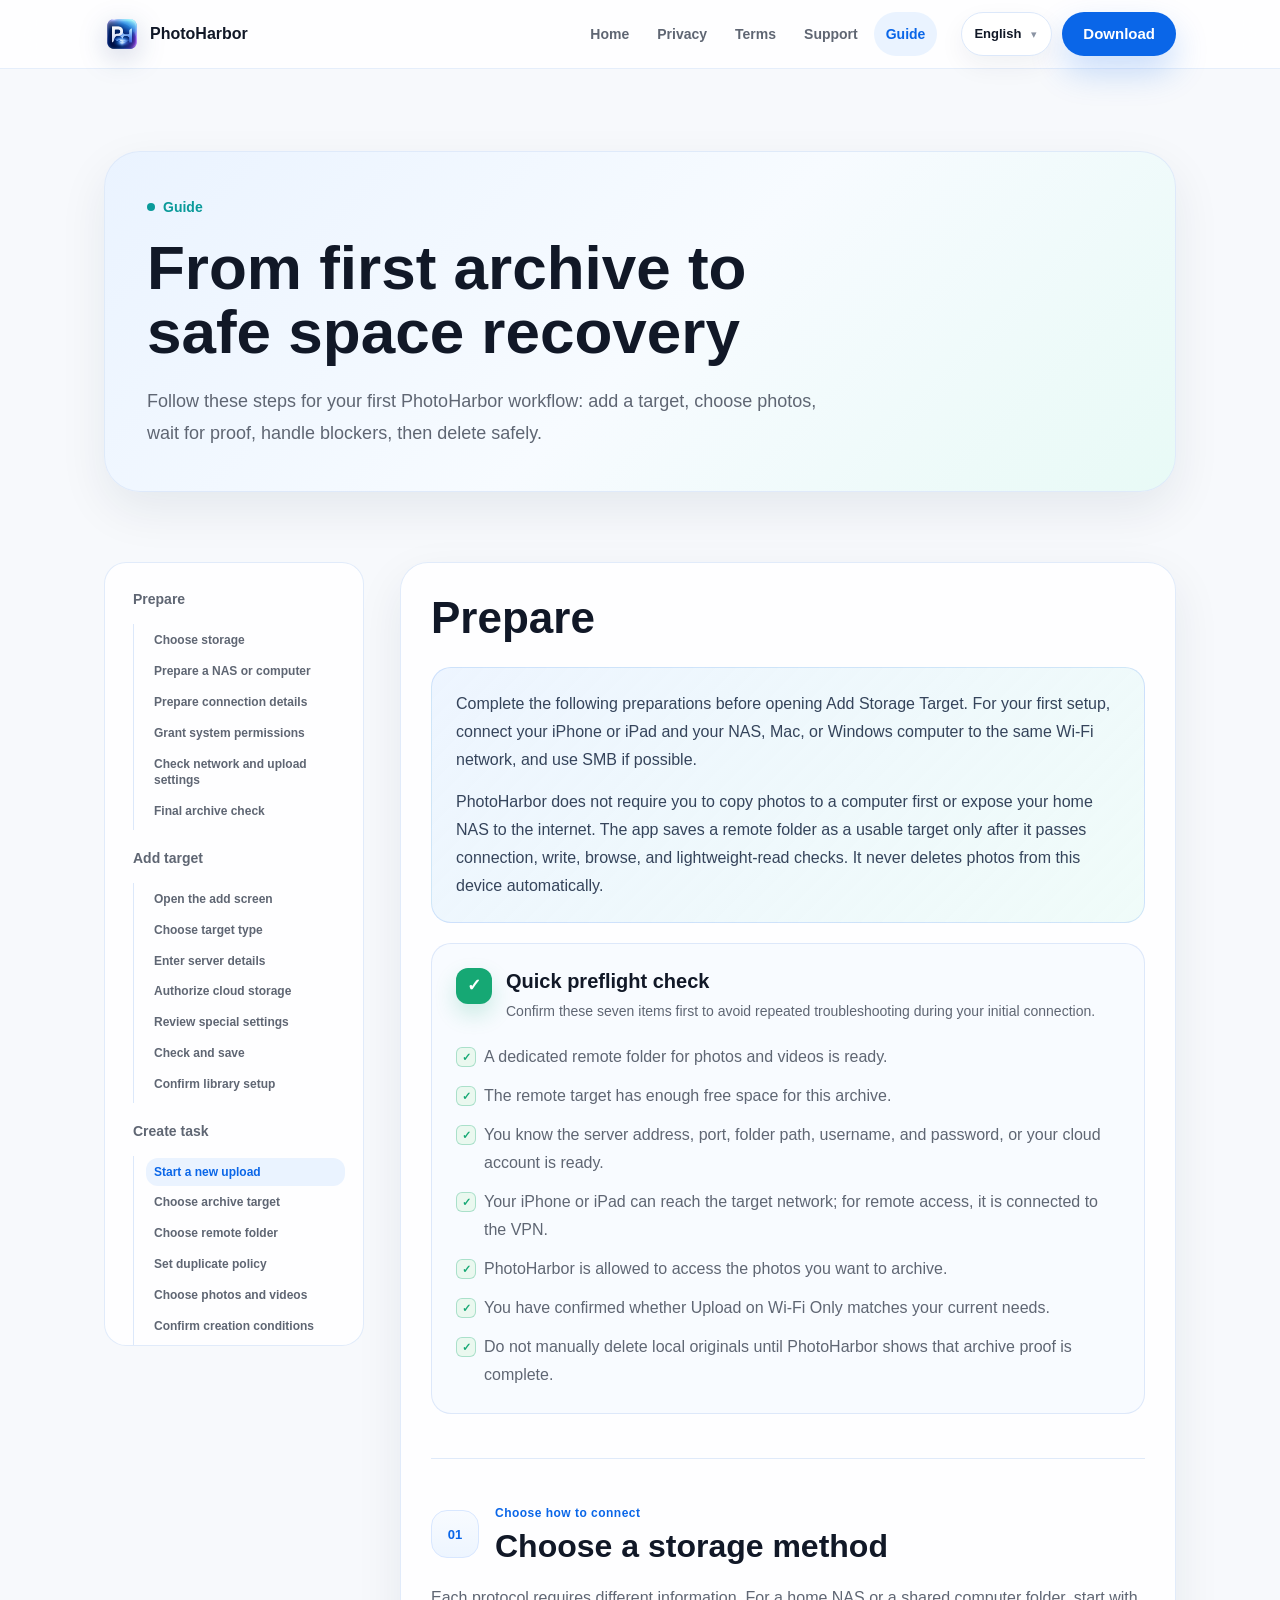
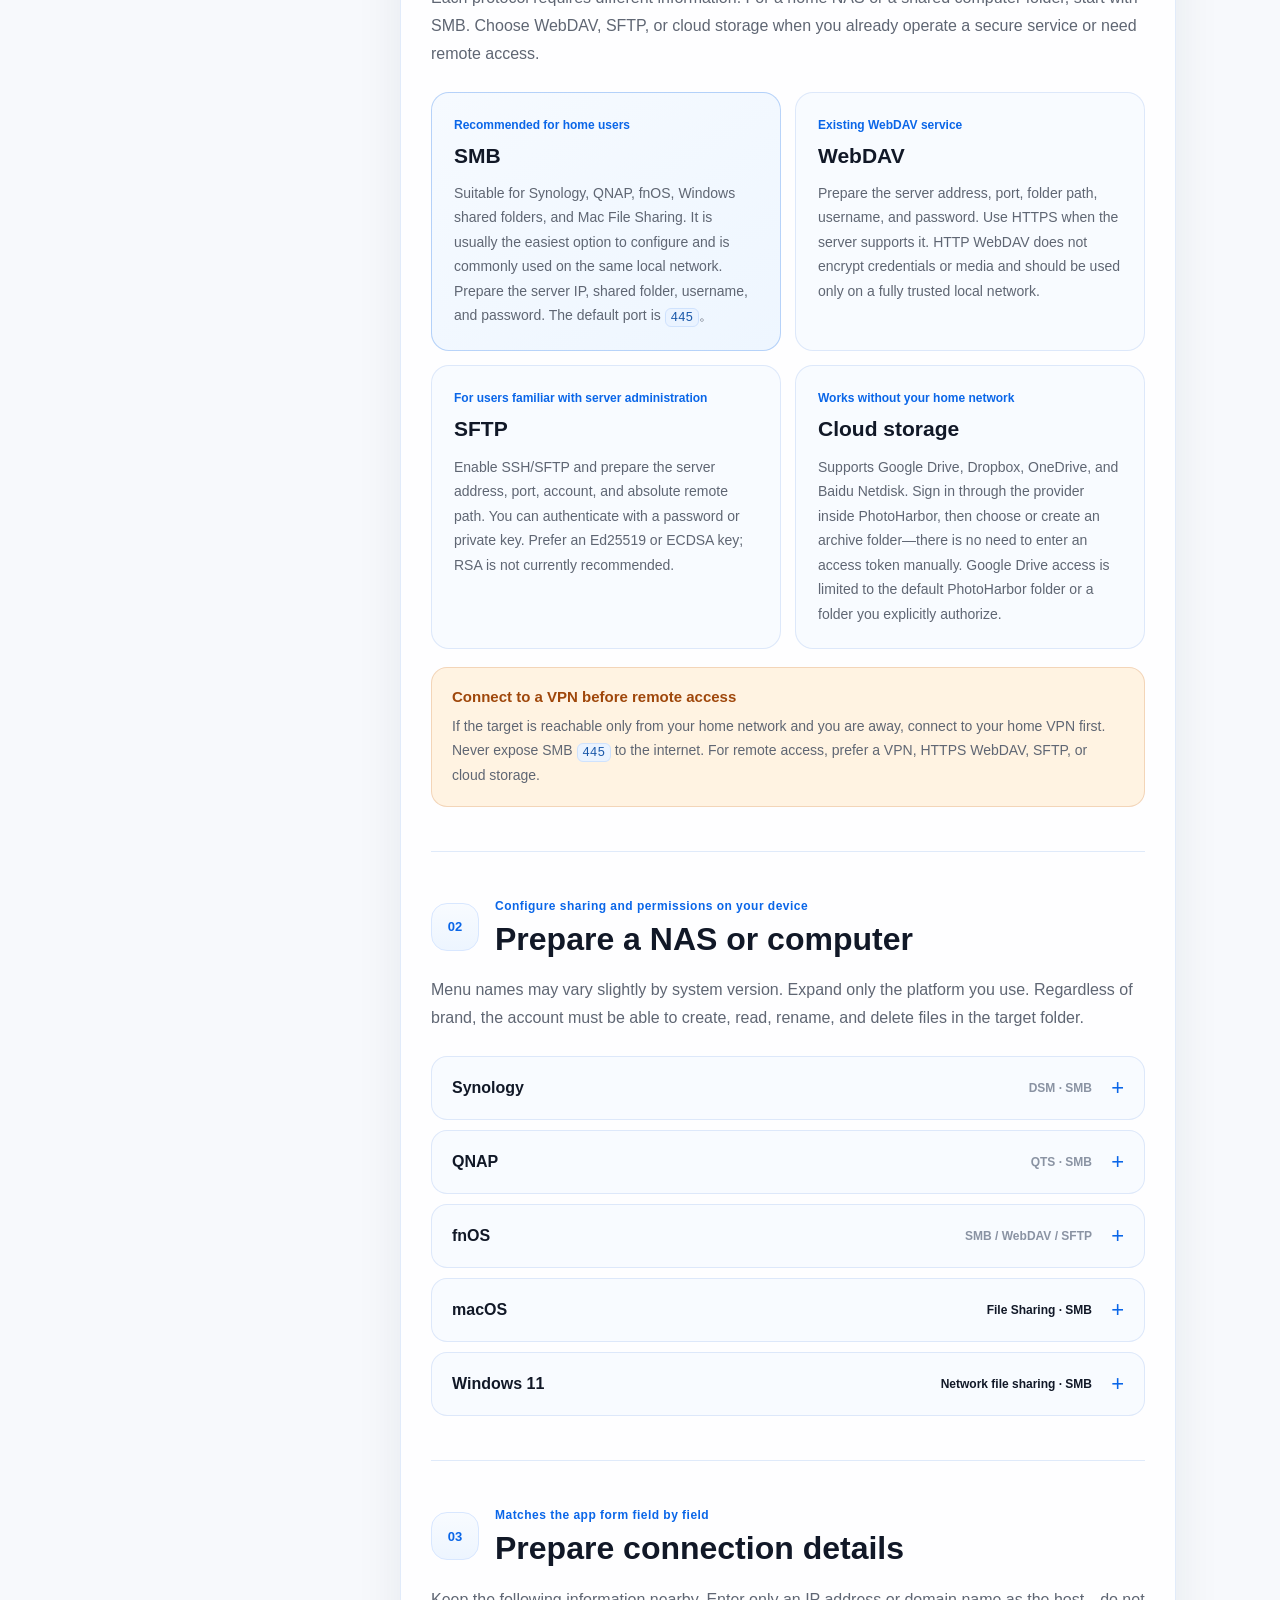
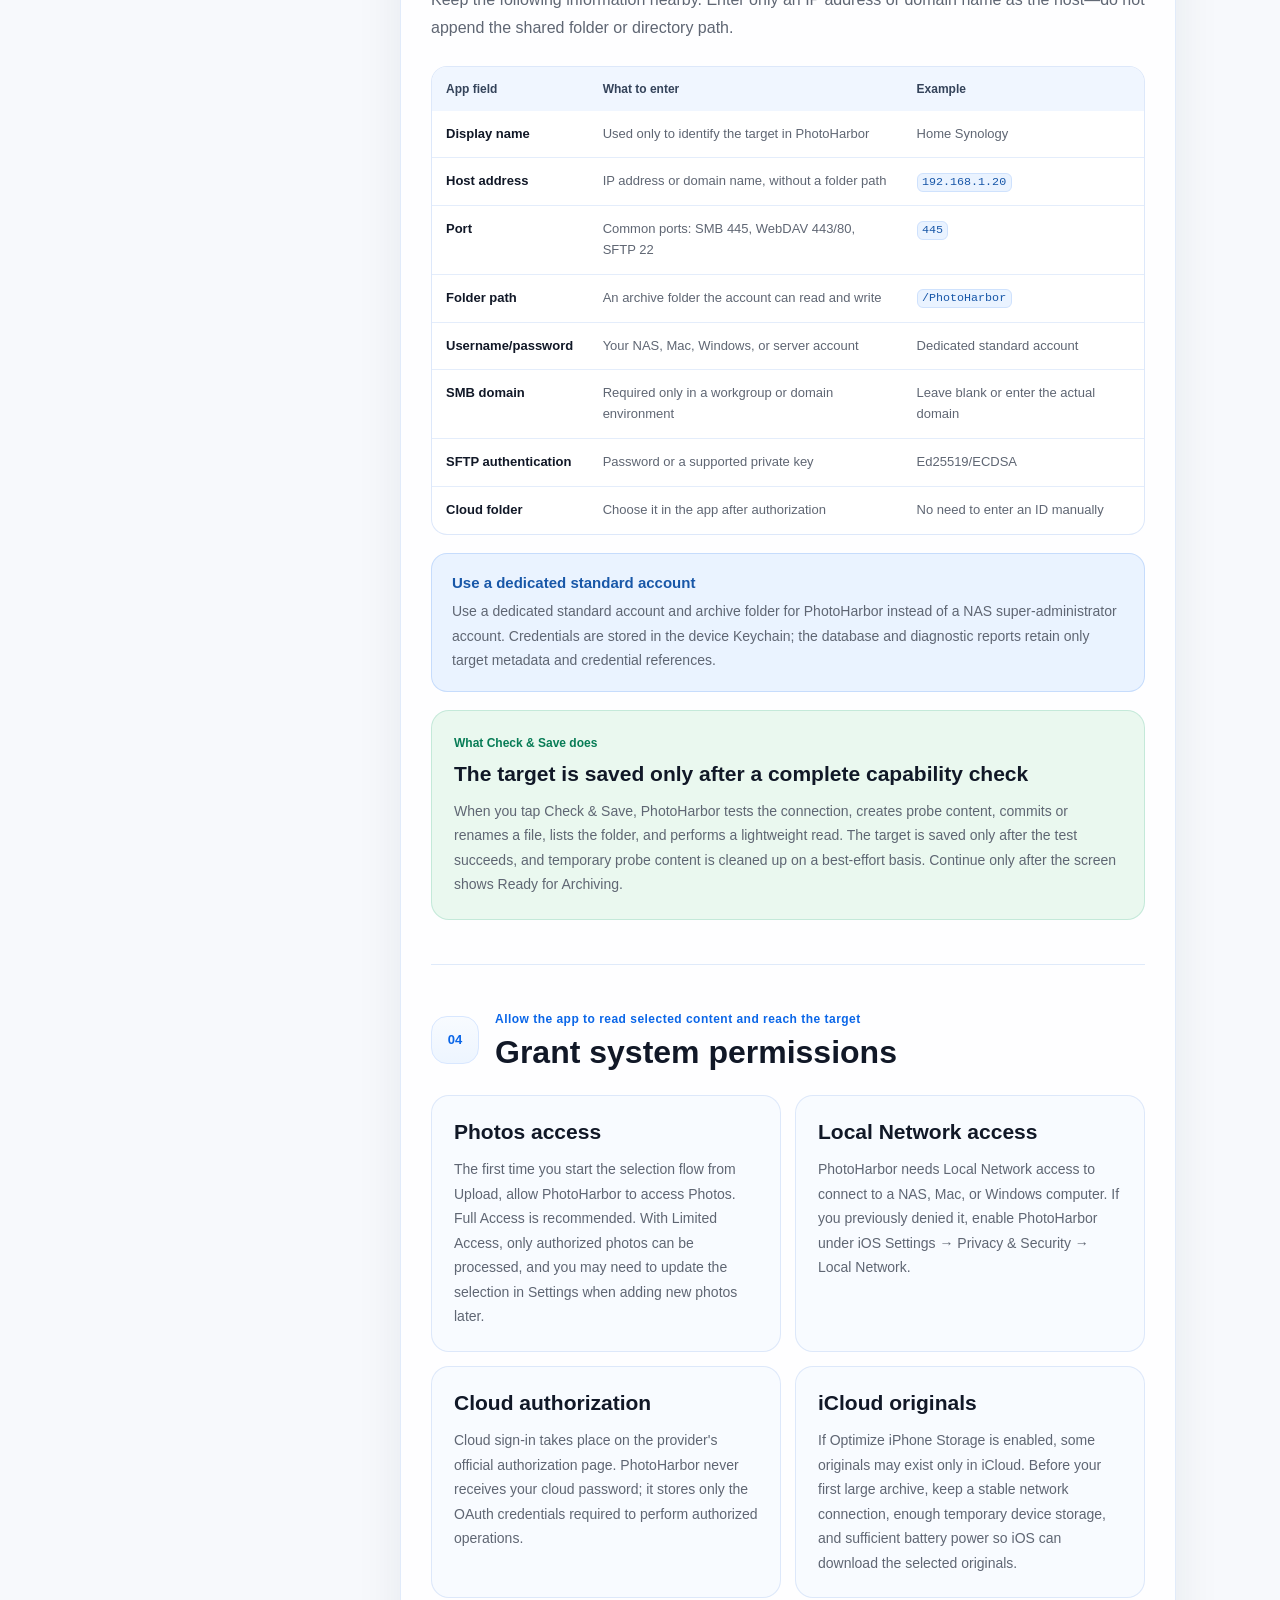
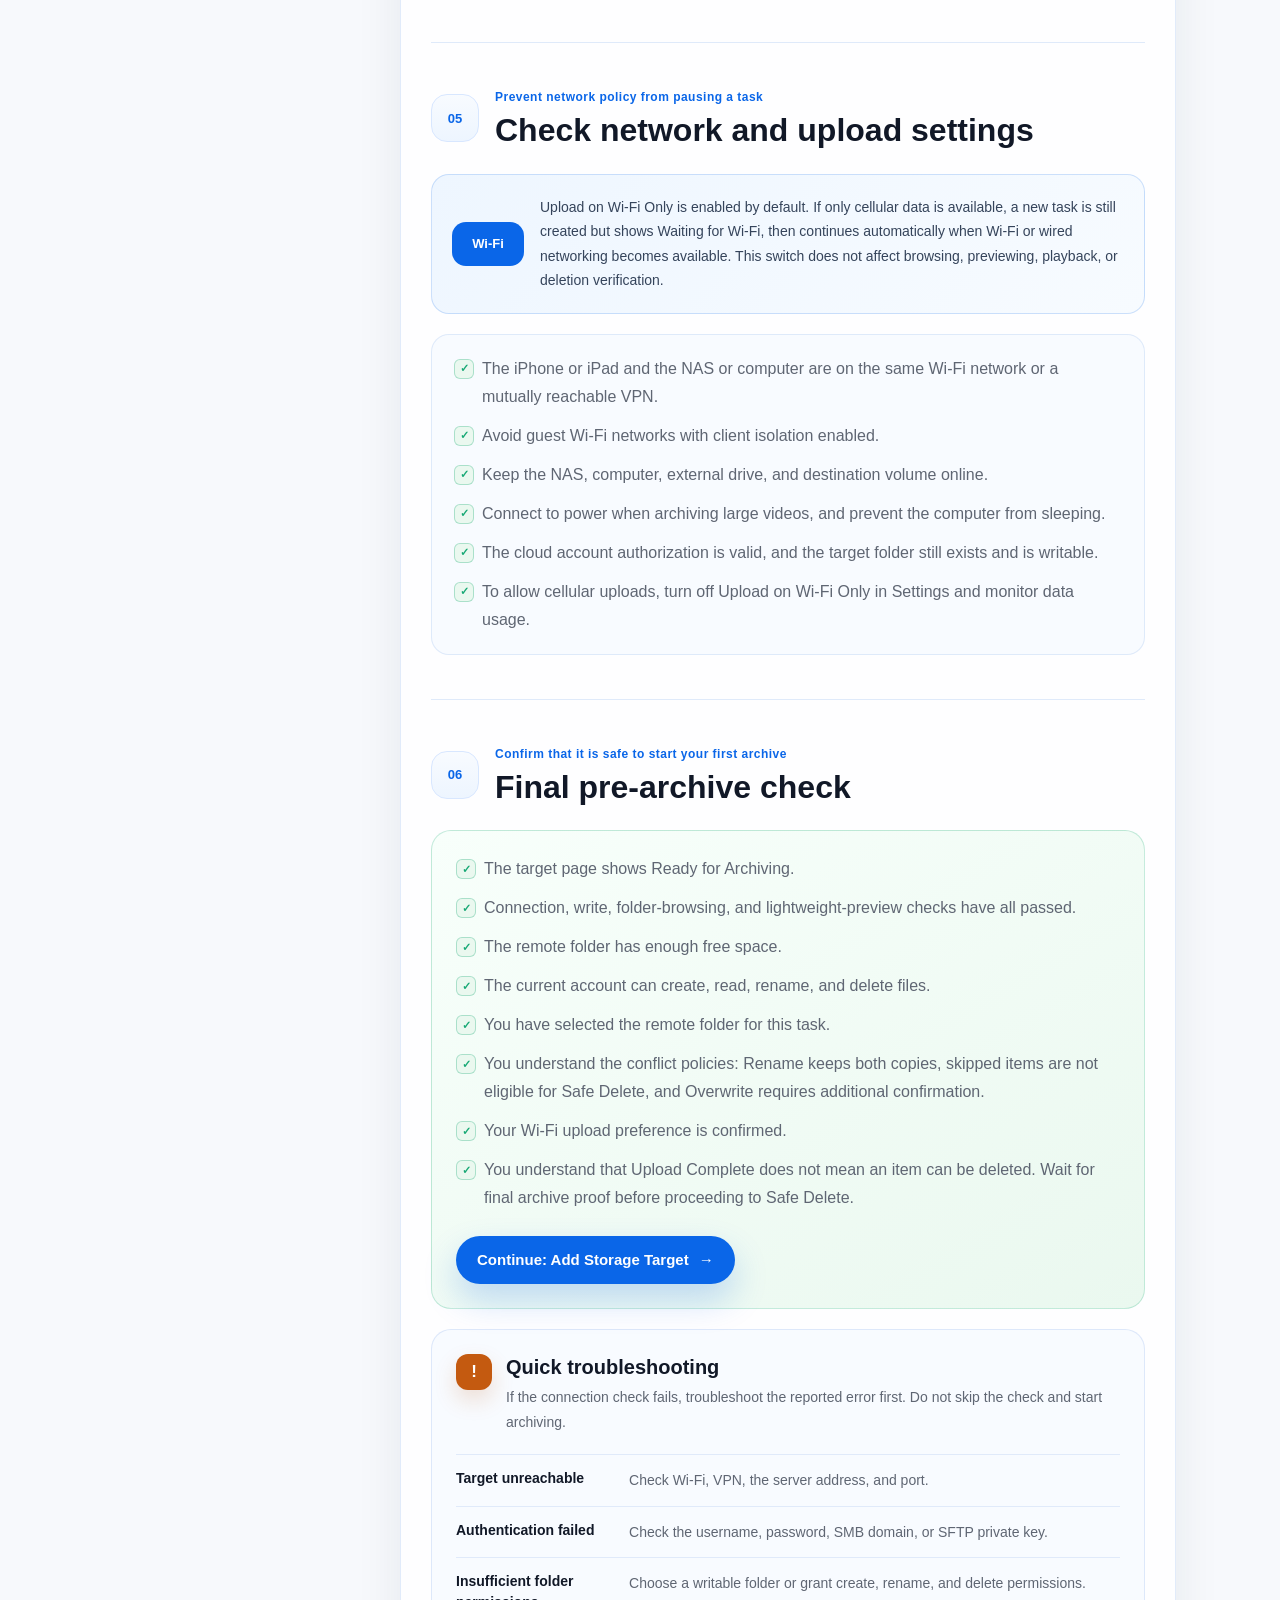
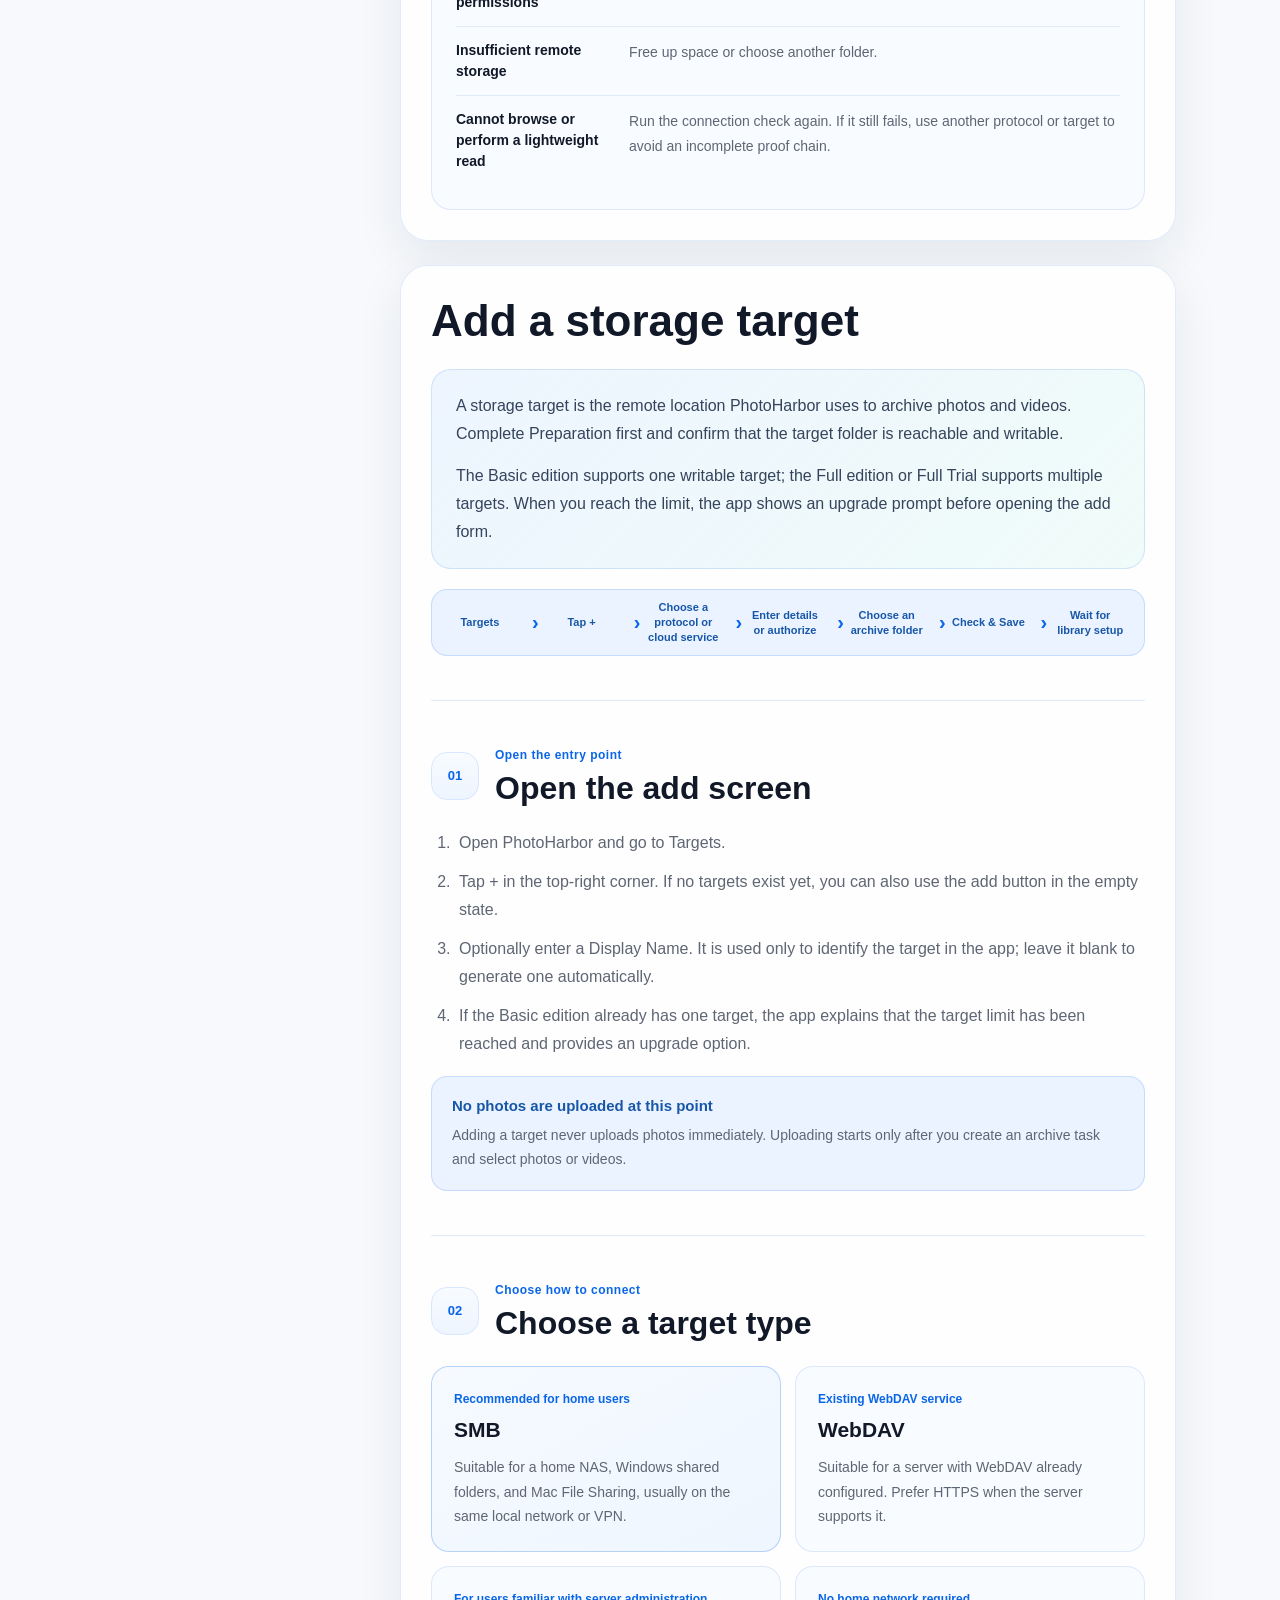
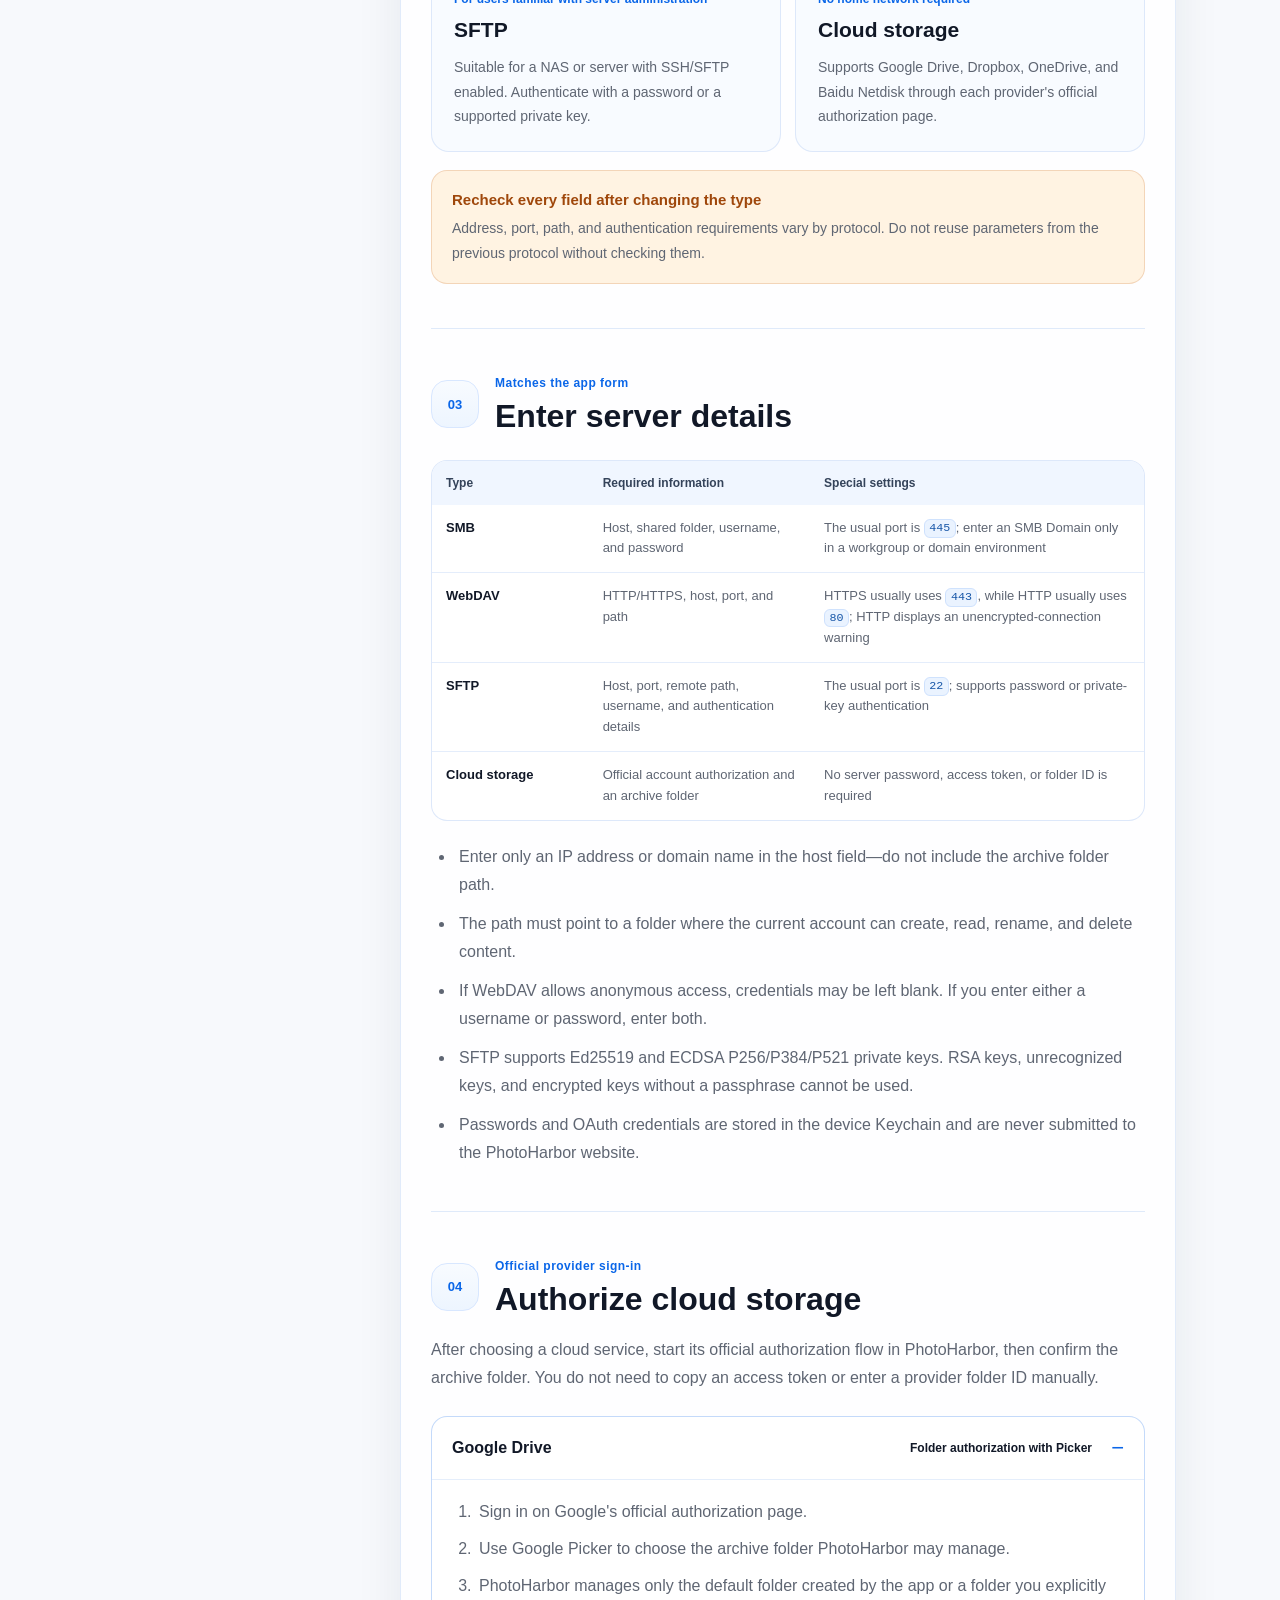
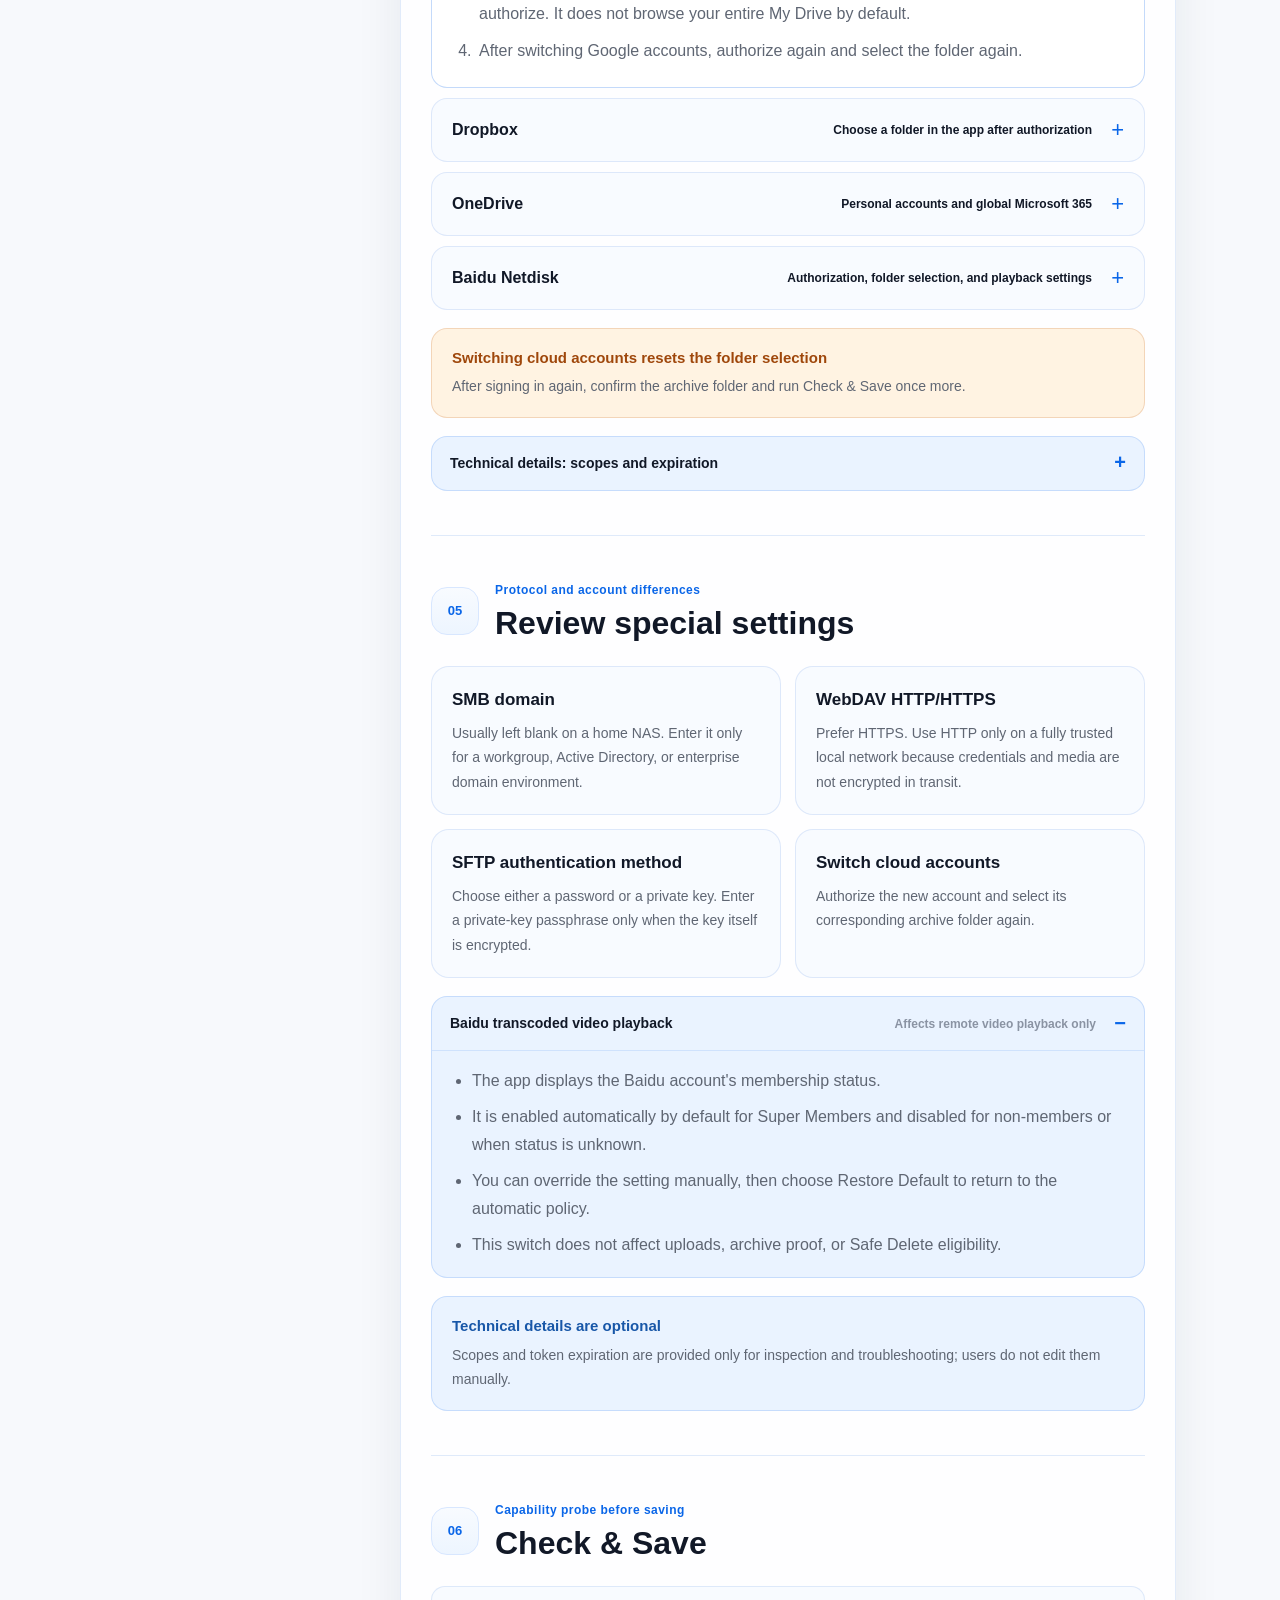
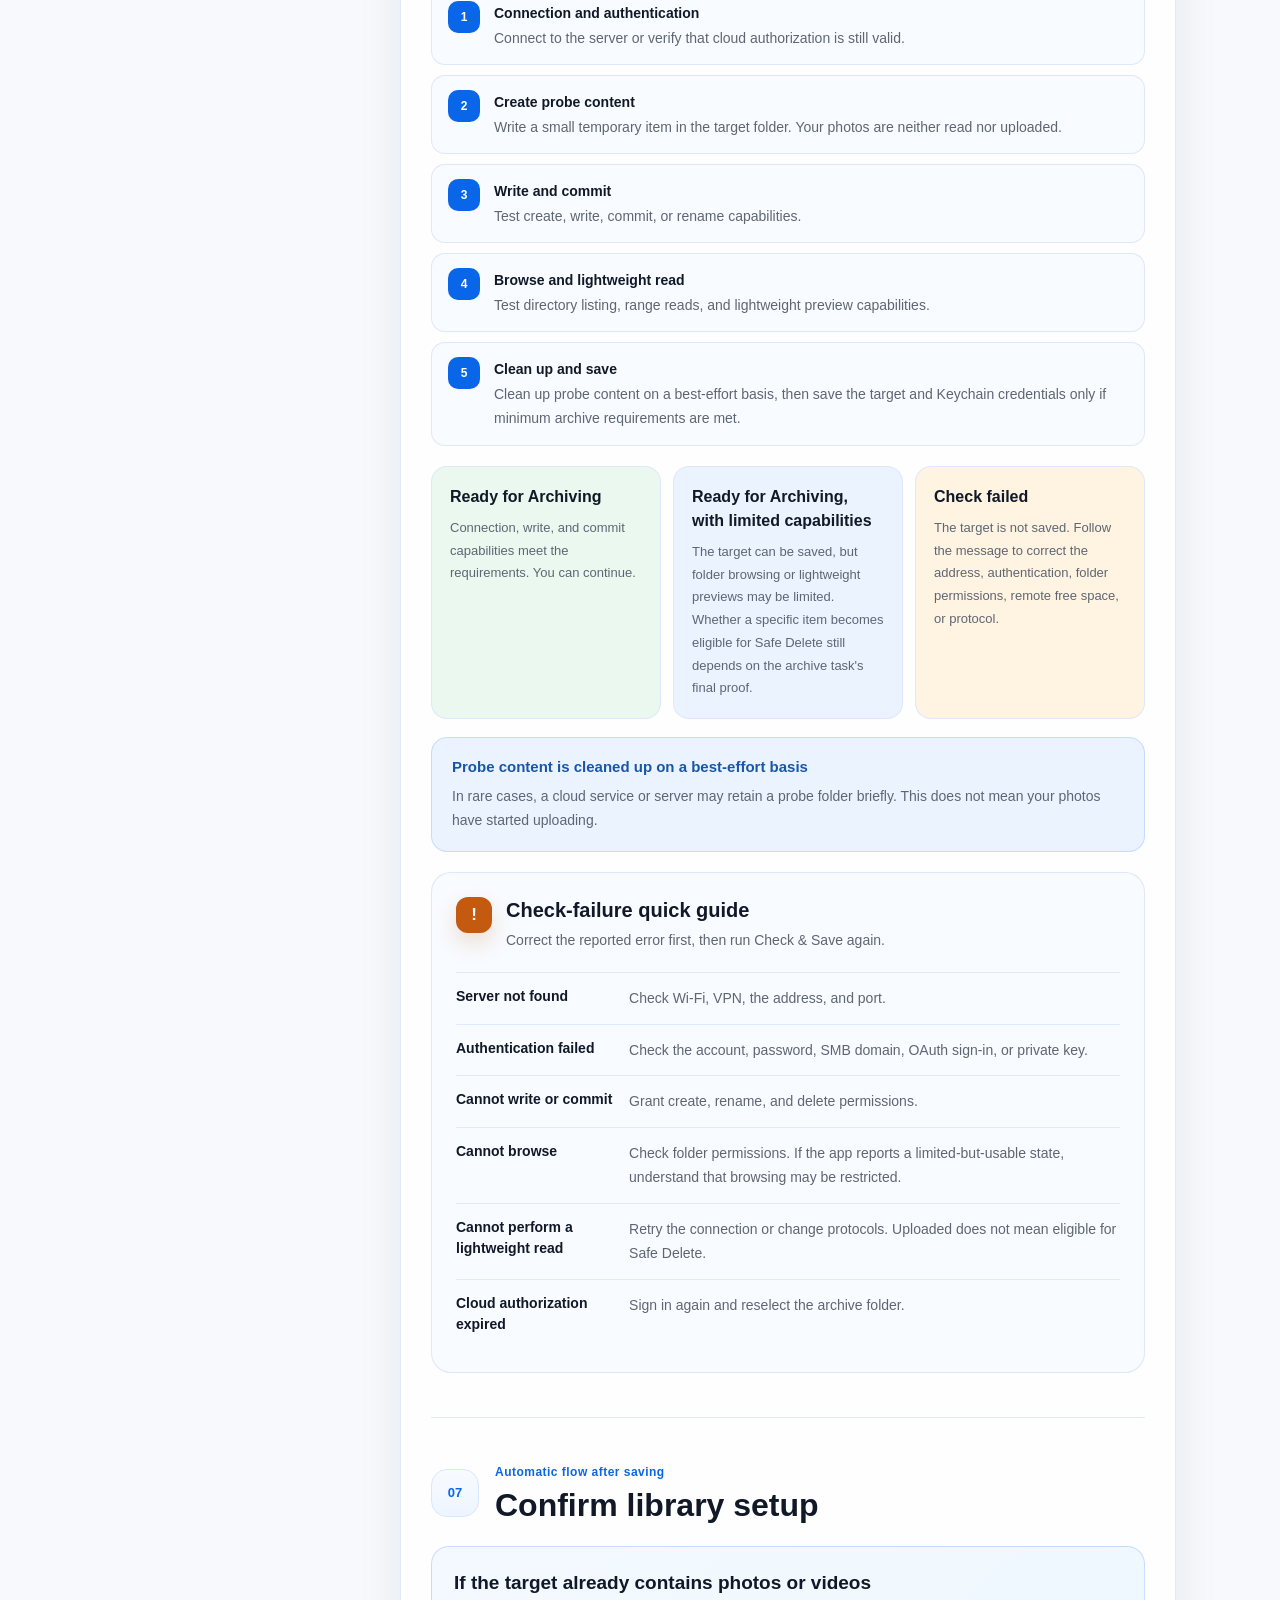
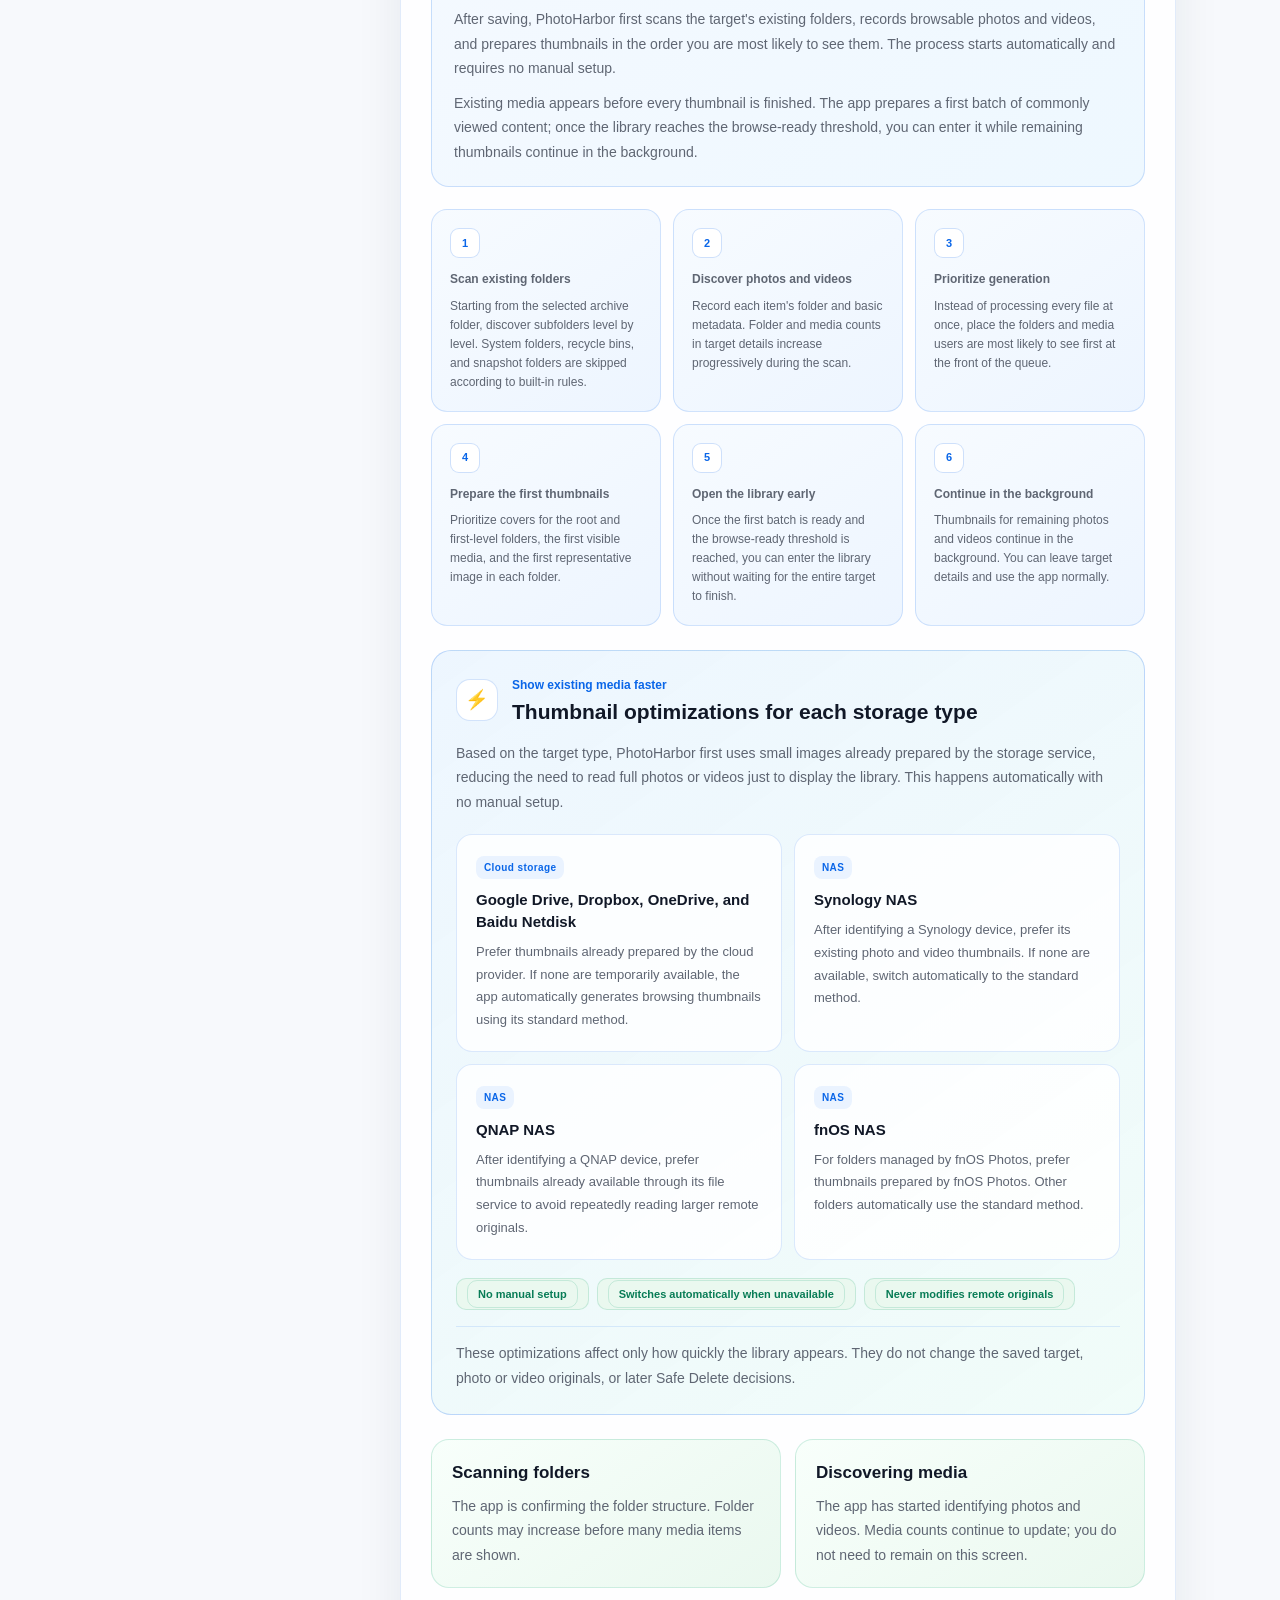
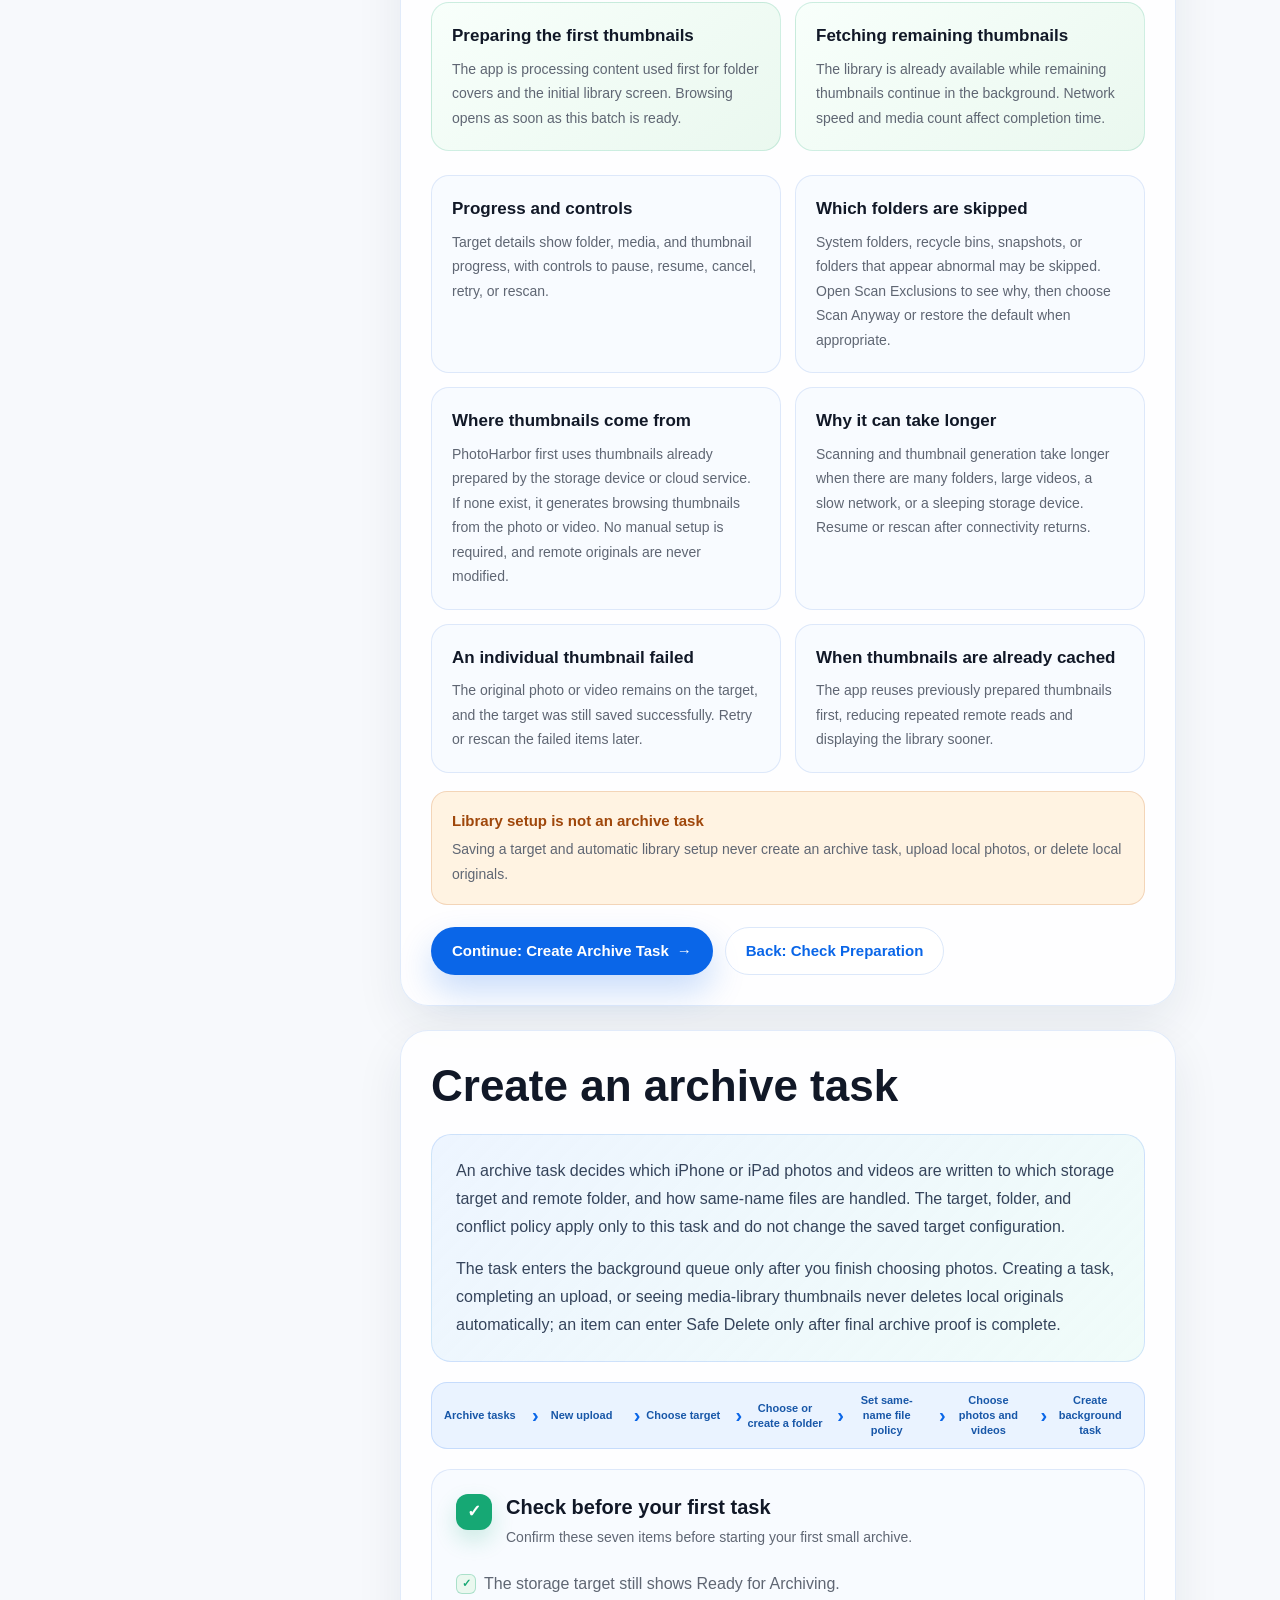
==== commit bbd7b599: "Publish PhotoHarbor website updates" ====
--- a/guide.html
+++ b/guide.html
@@ -96,8 +96,42 @@
               </nav>
             </details>
             <a href="#proof" data-i18n="guide_toc_4">等待 proof</a>
+            <details class="toc-submenu" data-guide-nav-group="proof" open>
+              <summary data-i18n="guide_proof_menu_title">等待 proof 目录</summary>
+              <nav class="toc-subnav" aria-label="等待 proof 目录" data-i18n-aria-label="guide_proof_menu_title">
+                <a href="#proof-entry" data-i18n="guide_proof_menu_entry">理解归档证明</a>
+                <a href="#proof-stages" data-i18n="guide_proof_menu_stages">查看处理阶段</a>
+                <a href="#proof-progress" data-i18n="guide_proof_menu_progress">理解任务进度</a>
+                <a href="#proof-meaning" data-i18n="guide_proof_menu_meaning">理解 proof 的含义</a>
+                <a href="#proof-blockers" data-i18n="guide_proof_menu_blockers">处理阻断与失败</a>
+                <a href="#proof-next" data-i18n="guide_proof_menu_next">进入安全删除</a>
+              </nav>
+            </details>
             <a href="#delete" data-i18n="guide_toc_5">安全删除</a>
+            <details class="toc-submenu" data-guide-nav-group="delete" open>
+              <summary data-i18n="guide_delete_menu_title">安全删除目录</summary>
+              <nav class="toc-subnav" aria-label="安全删除目录" data-i18n-aria-label="guide_delete_menu_title">
+                <a href="#delete-entry" data-i18n="guide_delete_menu_entry">了解 Safe Delete</a>
+                <a href="#delete-candidates" data-i18n="guide_delete_menu_candidates">查看可删除候选</a>
+                <a href="#delete-existing-proof" data-i18n="guide_delete_menu_existing_proof">复用已有 proof</a>
+                <a href="#delete-recheck" data-i18n="guide_delete_menu_recheck">主动再次校验</a>
+                <a href="#delete-confirm" data-i18n="guide_delete_menu_confirm">完成删除确认</a>
+                <a href="#delete-results" data-i18n="guide_delete_menu_results">理解删除结果</a>
+              </nav>
+            </details>
             <a href="#library" data-i18n="guide_toc_6">浏览与恢复</a>
+            <details class="toc-submenu" data-guide-nav-group="library" open>
+              <summary data-i18n="guide_library_menu_title">浏览与恢复目录</summary>
+              <nav class="toc-subnav" aria-label="浏览与恢复目录" data-i18n-aria-label="guide_library_menu_title">
+                <a href="#library-entry" data-i18n="guide_library_menu_entry">进入媒体库</a>
+                <a href="#library-browse" data-i18n="guide_library_menu_browse">按时间或文件夹浏览</a>
+                <a href="#library-preview" data-i18n="guide_library_menu_preview">预览与缩略图</a>
+                <a href="#library-restore" data-i18n="guide_library_menu_restore">保存回 iPhone</a>
+                <a href="#library-share" data-i18n="guide_library_menu_share">分享预览或原件</a>
+                <a href="#library-remote-delete" data-i18n="guide_library_menu_remote_delete">谨慎删除远端文件</a>
+                <a href="#library-web-playback" data-i18n="guide_library_menu_web_playback">官方网页播放</a>
+              </nav>
+            </details>
           </aside>
           <div class="page-content">
             <section class="page-section" id="prepare">
@@ -932,16 +966,90 @@
             </section>
             <section class="page-section" id="proof">
               <h2 data-i18n="guide_proof_title">等待归档证明</h2>
-              <p data-i18n="guide_proof_text">任务会经历上传、上传回执、提交、预览和最终归档证明检查。只有 proof 完成后，项目才具备 Safe Delete 资格。</p>
-              <div class="notice" data-i18n="privacy_delete_text">PhotoHarbor 不会自动删除本机照片。只有通过 proof 的项目才会进入 Safe Delete 复核，最终删除仍需要用户确认。</div>
+              <div class="proof-guide" id="proof-guide-detail">
+                <div class="prepare-intro">
+                  <p>归档 proof 是 PhotoHarbor 对远端副本完成当前归档证明策略后的结果。它不是上传进度的别名：上传完成”不等于“可以安全删除”。</p>
+                  <p>任务可以在后台继续推进，但在 proof 完成前，请保留本机原件，也不要在 NAS、电脑或云盘中移动、重命名或删除本次任务的远端文件。</p>
+                </div>
+                <ol class="target-flow proof-flow" aria-label="归档证明流程">
+                  <li>上传</li><li>上传回执</li><li>提交到最终路径</li><li>轻量预览检查</li><li>最终归档证明</li><li>可进入 Safe Delete</li>
+                </ol>
+
+                <section class="prepare-subsection proof-subsection" id="proof-entry" data-guide-section-group="proof">
+                  <div class="prepare-section-heading"><span aria-hidden="true">01</span><div><h3>先理解什么是归档证明</h3></div></div>
+                  <div class="proof-boundary-card"><h4>proof 是远端副本的可用证明</h4><p>它表示远端文件已经经过当前策略要求的大小、可读性与预览性检查。只有通过 proof 的资源才会被记录为后续 Safe Delete 的依据。</p></div>
+                  <div class="prepare-notice prepare-notice-warning"><strong>上传完成仍需等待</strong><p>文件已经传到远端，不代表所有后续检查均已结束。请以任务详情里的 proof 状态为准，不要仅凭上传百分比删除本机照片。</p></div>
+                </section>
+
+                <section class="prepare-subsection proof-subsection" id="proof-stages" data-guide-section-group="proof">
+                  <div class="prepare-section-heading"><span aria-hidden="true">02</span><div><h3>查看任务正在经过的阶段</h3></div></div>
+                  <div class="proof-stage-grid">
+                    <article><h4>上传与上传回执</h4><p>App 传输本机资源，并确认远端暂存内容的基本大小与可读状态。</p></article>
+                    <article><h4>提交到最终路径</h4><p>暂存内容被移动或提交到本次任务选定的归档文件夹；同名文件策略在这一阶段生效。</p></article>
+                    <article><h4>轻量预览检查</h4><p>App 读取少量远端内容，确认可以建立用于浏览的基础预览。</p></article>
+                    <article><h4>最终归档证明</h4><p>完成远端大小与可读性验证后，写入 proof 记录；通过后才会继续判断 Safe Delete 资格。</p></article>
+                  </div>
+                </section>
+
+                <section class="prepare-subsection proof-subsection" id="proof-progress" data-guide-section-group="proof">
+                  <div class="prepare-section-heading"><span aria-hidden="true">03</span><div><h3>理解任务卡上的进度</h3></div></div>
+                  <div class="proof-progress-grid">
+                    <article class="proof-progress-upload"><h4>蓝色进度</h4><p>表示按已上传字节计算的上传推进。大视频会在传输过程中持续变化。</p></article>
+                    <article class="proof-progress-proof"><h4>绿色进度</h4><p>表示已完成归档证明检查的收口进度；它通常会落后于蓝色上传进度。</p></article>
+                    <article><h4><code>x/x</code> 资源数量</h4><p>表示已进入终态的资源数量，不等同于照片选择器中的素材数量。一个 Live Photo 需要静态照片和动态视频都完成处理。</p></article>
+                  </div>
+                </section>
+
+                <section class="prepare-subsection proof-subsection" id="proof-meaning" data-guide-section-group="proof">
+                  <div class="prepare-section-heading"><span aria-hidden="true">04</span><div><h3>理解 proof 检查了什么</h3></div></div>
+                  <p class="prepare-section-copy">proof 会确认远端文件大小、可读性与当前可用的校验依据；它不默认等同于远端全文逐字节校验。这样可以在可靠性与大文件等待时间之间取得平衡。</p>
+                  <details class="proof-technical-details">
+                    <summary>技术说明：当前 proof 策略</summary>
+                    <div><p>支持的存储会优先使用服务商提供的校验和。其他目标会在本机临时文件可用时，对远端头部、中段和尾部做抽样读取；只有本机临时文件已不存在且保留了校验和时，才会回退为流式读取远端文件完成校验。</p><p>无论采用哪种依据，任务还需要通过轻量读取与预览检查。proof 的含义始终是“满足当前归档证明策略”，而不是默认承诺每个文件都已全文逐字节比对。</p></div>
+                  </details>
+                </section>
+
+                <section class="prepare-subsection proof-subsection" id="proof-blockers" data-guide-section-group="proof">
+                  <div class="prepare-section-heading"><span aria-hidden="true">05</span><div><h3>处理等待、阻断与失败</h3></div></div>
+                  <div class="proof-blocker-grid">
+                    <article><h4>等待 Wi‑Fi 或已暂停</h4><p>接入允许的网络后会继续；手动暂停的任务需要在任务页点击继续。</p></article>
+                    <article><h4>iCloud、权限或资源组问题</h4><p>保持网络、电量与照片权限；Live Photo 的静态照片和动态视频必须都可取得，缺失的一侧不会伪装为成功。</p></article>
+                    <article><h4>认证、空间、网络或远端读取失败</h4><p>检查目标在线状态、VPN、账号、空间和目录权限；可恢复错误使用“重试”只处理仍需收口的资源。</p></article>
+                    <article><h4>预览失败或跳过重复文件</h4><p>预览失败会阻断 proof；被冲突策略跳过的项目不会进入 Safe Delete，应保留本机原件或改用重命名重新归档。</p></article>
+                  </div>
+                </section>
+
+                <section class="prepare-subsection proof-subsection" id="proof-next" data-guide-section-group="proof">
+                  <div class="prepare-section-heading"><span aria-hidden="true">06</span><div><h3>proof 完成后再决定是否释放空间</h3></div></div>
+                  <div class="prepare-notice prepare-notice-info"><strong>资格按完整资源组判断</strong><p>普通照片、视频以及 Live Photo 的全部必要资源均完成 proof 后，相关素材才可能出现在 Safe Delete。失败、跳过或远端已删除的项目不会获得资格。</p></div>
+                  <div class="target-next-actions"><a class="btn btn-primary" href="#delete-entry">继续：进入 Safe Delete<span aria-hidden="true">→</span></a><a class="btn btn-secondary" href="#task-created">返回：查看任务结果</a></div>
+                </section>
+              </div>
             </section>
             <section class="page-section" id="delete">
               <h2 data-i18n="guide_delete_title">安全删除</h2>
-              <p data-i18n="guide_delete_text">进入 Safe Delete 查看候选、proof 和阻断原因。需要时主动再次校验，最后通过双确认删除本机副本。</p>
+              <div class="delete-guide" id="delete-guide-detail">
+                <div class="prepare-intro"><p>Safe Delete 是在你决定释放 iPhone 或 iPad 空间时使用的本机删除流程。它只处理本机照片库副本，不会删除 NAS、电脑或云盘中的远端原件。</p><p>请先查看候选和 proof，再决定是否发起删除。远端文件、归档任务和 proof 历史不会因为删除本机副本而被移除。</p></div>
+                <section class="prepare-subsection delete-subsection" id="delete-entry" data-guide-section-group="delete"><div class="prepare-section-heading"><span aria-hidden="true">01</span><div><h3>先从 Safe Delete 候选开始</h3></div></div><p class="prepare-section-copy">打开 Safe Delete 后，页面会把可复核候选与被阻断项目分开显示。没有候选时，通常表示 proof 尚未完成、资源不完整，或本机照片已经不在照片库中。</p><div class="prepare-notice prepare-notice-warning"><strong>Safe Delete 不会自动执行</strong><p>即使项目符合资格，PhotoHarbor 也不会自动删除本机照片；每次删除仍需要你主动确认。</p></div></section>
+                <section class="prepare-subsection delete-subsection" id="delete-candidates" data-guide-section-group="delete"><div class="prepare-section-heading"><span aria-hidden="true">02</span><div><h3>查看候选、proof 与阻断原因</h3></div></div><div class="delete-candidate-grid"><article><h4>可删除候选</h4><p>显示本机素材、所属目标、proof 状态与预计可释放空间。打开详情可查看对应的远端路径和证明记录。</p></article><article><h4>Live Photo 成组判断</h4><p>Live Photo 的静态照片和动态视频都必须具备有效 proof；其中任意资源缺失、失败或已被标记远端删除，整组都不会进入候选。</p></article><article><h4>阻断项目</h4><p>proof 未完成、冲突时跳过、远端副本已删除、资源组不完整或照片权限状态变化时，会显示原因而不是允许删除。</p></article></div></section>
+                <section class="prepare-subsection delete-subsection" id="delete-existing-proof" data-guide-section-group="delete"><div class="prepare-section-heading"><span aria-hidden="true">03</span><div><h3>“删除照片”默认复用已有 proof</h3></div></div><p class="prepare-section-copy">点击“删除照片”时，App 默认复用已保存的 proof 来准备删除确认，不会为了开始确认而自动重新读取远端文件。这让你在 NAS 离线或不在家时，仍能基于已完成的归档证明进入复核。</p><div class="delete-boundary-card"><h4>需要更强确认时，再主动再次校验</h4><p>如果你希望确认远端副本此刻仍然可读，请使用“再次校验”。它是额外复核，不是默认删除流程的隐含步骤。</p></div></section>
+                <section class="prepare-subsection delete-subsection" id="delete-recheck" data-guide-section-group="delete"><div class="prepare-section-heading"><span aria-hidden="true">04</span><div><h3>按需主动再次校验远端</h3></div></div><ol class="target-step-list"><li>在 Safe Delete 中选择“再次校验”。</li><li>App 重新连接目标并检查候选资源的远端可读性。</li><li>通过的项目进入本次删除确认；未通过的项目保留为阻断，不会被删除。</li></ol><div class="prepare-notice prepare-notice-info"><strong>多个目标可部分通过</strong><p>当候选来自多个目标时，能连接并通过检查的项目可以继续；认证失效、VPN 断开或远端读取失败的项目不会混入确认列表。</p></div></section>
+                <section class="prepare-subsection delete-subsection" id="delete-confirm" data-guide-section-group="delete"><div class="prepare-section-heading"><span aria-hidden="true">05</span><div><h3>完成双确认后才删除本机副本</h3></div></div><div class="delete-confirm-flow"><article><span>1</span><h4>准备确认</h4><p>App 汇总即将删除的项目数量与预计释放空间，并生成短时有效的确认状态。</p></article><article><span>2</span><h4>再次确认</h4><p>在确认对话框中核对内容后，才会向 iOS 照片库请求删除本机照片。</p></article><article><span>3</span><h4>遇到变化则停止</h4><p>确认过期、候选变化或 proof 失效时会阻断操作，需要重新回到候选列表确认。</p></article></div></section>
+                <section class="prepare-subsection delete-subsection" id="delete-results" data-guide-section-group="delete"><div class="prepare-section-heading"><span aria-hidden="true">06</span><div><h3>理解删除后的结果与常见阻断</h3></div></div><p class="prepare-section-copy">删除完成后，本机项目从系统照片库移除，PhotoHarbor 会记录删除历史与释放空间。iOS “最近删除”的保留和恢复规则由系统照片库决定，PhotoHarbor 不承诺可恢复期限。</p><div class="delete-troubleshooting"><h4>不能删除时怎么办</h4><dl><div><dt>proof 未完成</dt><dd>返回归档任务，等待或重试失败资源。</dd></div><div><dt>远端副本已删除</dt><dd>该 proof 已不能作为删除依据；请重新归档并完成 proof。</dd></div><div><dt>再次校验失败</dt><dd>检查网络、VPN、认证和远端文件可读性，未通过项目不会被删除。</dd></div><div><dt>确认已过期或候选变化</dt><dd>重新打开候选并再次发起删除确认。</dd></div></dl></div><div class="target-next-actions"><a class="btn btn-primary" href="#library-entry">继续：浏览与恢复<span aria-hidden="true">→</span></a><a class="btn btn-secondary" href="#proof-entry">返回：理解归档证明</a></div></section>
+              </div>
             </section>
             <section class="page-section" id="library">
               <h2 data-i18n="guide_library_title">浏览与恢复</h2>
-              <p data-i18n="guide_library_text">在 Timeline 浏览远端媒体库。你可以预览、分享或保存回 iPhone，但缓存预览不能替代原件。</p>
+              <div class="library-guide" id="library-guide-detail">
+                <div class="prepare-intro"><p>媒体库用于继续浏览、预览、分享或恢复远端照片和视频。它不会因为你打开、播放或看到缩略图而自动上传本机内容，也不会自动删除本机原件。</p><p>浏览体验会优先使用已准备的缩略图和缓存；缓存预览不能替代远端原件，也不能单独作为 Safe Delete 的依据。</p></div>
+                <section class="prepare-subsection library-subsection" id="library-entry" data-guide-section-group="library"><div class="prepare-section-heading"><span aria-hidden="true">01</span><div><h3>先理解媒体库中的两类内容</h3></div></div><div class="library-source-grid"><article><h4>已归档并有 proof 的项目</h4><p>这些项目来自 PhotoHarbor 的归档记录。只要远端副本仍有效，相关 proof 可用于后续 Safe Delete 判断。</p></article><article><h4>扫描发现的远端媒体</h4><p>这些是 App 在目标中发现的已有文件，可以浏览、预览、分享或保存回 iPhone，但不因此获得 Safe Delete 资格。</p></article></div></section>
+                <section class="prepare-subsection library-subsection" id="library-browse" data-guide-section-group="library"><div class="prepare-section-heading"><span aria-hidden="true">02</span><div><h3>按时间或文件夹浏览</h3></div></div><div class="library-browse-grid"><article><h4>时间线浏览</h4><p>按年、月、日查看远端媒体，适合回顾拍摄时间与快速定位最近归档的内容。</p></article><article><h4>文件夹浏览</h4><p>从目标根目录进入目录，适合按项目、年份或 NAS 原有结构查看文件；进入具体目录后也可使用“上传到这里”。</p></article><article><h4>建库仍在进行时</h4><p>扫描和缩略图准备达到可浏览条件后即可先进入媒体库，剩余内容会在后台继续补齐，不需要一直停留在目标详情页。</p></article></div></section>
+                <section class="prepare-subsection library-subsection" id="library-preview" data-guide-section-group="library"><div class="prepare-section-heading"><span aria-hidden="true">03</span><div><h3>正确理解缩略图、预览与原件</h3></div></div><div class="library-preview-grid"><article><h4>缩略图</h4><p>用于快速展示网格和目录封面。App 会优先复用已准备的小图，必要时再从远端生成。</p></article><article><h4>预览与播放</h4><p>打开项目后会按需读取远端内容。网络慢、设备休眠或授权失效时可能需要等待、重试或重新连接。</p></article><article><h4>个别缩略图失败</h4><p>不直接代表原照片或视频损坏；可稍后重新打开预览、重新扫描或等待网络恢复后重试。</p></article></div><div class="prepare-notice prepare-notice-info"><strong>缓存预览不能替代远端原件</strong><p>缓存用于加快再次浏览，不是另一份可用于 proof 或 Safe Delete 的远端备份。</p></div></section>
+                <section class="prepare-subsection library-subsection" id="library-restore" data-guide-section-group="library"><div class="prepare-section-heading"><span aria-hidden="true">04</span><div><h3>把远端素材保存回 iPhone</h3></div></div><ol class="target-step-list"><li>打开照片、视频或 Live Photo 的预览页，选择“保存回 iPhone”。</li><li>App 从远端准备所需资源，并请求系统照片库的添加权限。</li><li>保存完成后，新副本会出现在 iPhone 或 iPad 的照片库中；网络中断或权限被拒绝时不会显示为成功。</li></ol><div class="library-live-photo-card"><h4>Live Photo 会成组恢复</h4><p>保存 Live Photo 时，PhotoHarbor 会同时准备静态照片和动态视频，并作为一组写入系统照片库；其中一项不可用时会提示失败，不会伪装成完整 Live Photo。</p></div></section>
+                <section class="prepare-subsection library-subsection" id="library-share" data-guide-section-group="library"><div class="prepare-section-heading"><span aria-hidden="true">05</span><div><h3>按用途分享高清预览或原件</h3></div></div><div class="library-share-grid"><article><h4>高清预览分享</h4><p>适合快速发送图片预览。App 会先准备可分享的高清预览，首次准备可能需要等待，之后可复用缓存。</p></article><article><h4>原件分享</h4><p>适合需要完整照片、视频或 Live Photo 文件的场景。App 必须从远端下载并准备资源，耗时与网络、文件大小和访问权限有关。</p></article><article><h4>受限或失败时</h4><p>基础版的高分辨率预览和远端原件分享可能显示相应的访问提示；不要把分享成功理解为新的归档 proof。</p></article></div></section>
+                <section class="prepare-subsection library-subsection" id="library-remote-delete" data-guide-section-group="library"><div class="prepare-section-heading"><span aria-hidden="true">06</span><div><h3>谨慎删除远端文件或文件夹</h3></div></div><div class="prepare-notice prepare-notice-warning library-danger-notice"><strong>远端删除会删除实际远端文件</strong><p>它直接作用于 NAS、电脑共享目录或云盘中的原始文件，不能替代 Safe Delete，也不会删除本机照片。删除前必须确认目标、当前目录和所选项目。</p></div><p class="prepare-section-copy">如果删除的是已归档副本，相关远端 proof 将不再可用于 Safe Delete；本机照片会保留，但需要重新归档并完成 proof 后才能再次进入安全删除候选。正在使用该目录的可恢复归档任务也应先完成、暂停或移出该目录。</p></section>
+                <section class="prepare-subsection library-subsection" id="library-web-playback" data-guide-section-group="library"><div class="prepare-section-heading"><span aria-hidden="true">07</span><div><h3>按需使用官方网页播放</h3></div></div><details class="library-web-playback-details"><summary>实验性功能：打开云盘官方播放页面</summary><div><p>当设置中已开启官方网页播放，并且对应目标是 Dropbox、Google Drive 或 OneDrive 时，视频预览页可提供打开服务商官方网页的入口。</p><p>该入口依赖你在 Safari 中已有的服务商登录状态，不会创建公开分享链接，也不保证服务商网页一定能够播放、预览或保持登录。它只用于辅助浏览，不参与上传、proof 或 Safe Delete 判断。</p></div></details><div class="target-next-actions"><a class="btn btn-secondary" href="#task-entry">返回：创建归档任务</a></div></section>
+              </div>
               <img
                 class="guide-workflow-image"
                 src="assets/guide-workflow-zh-Hans.png"
--- a/assets/styles.css
+++ b/assets/styles.css
@@ -2345,7 +2345,11 @@
 }
 
 .prepare-guide,
-.target-guide {
+.target-guide,
+.task-guide,
+.proof-guide,
+.delete-guide,
+.library-guide {
   display: grid;
   gap: 0;
   margin-top: 24px;
@@ -2356,7 +2360,19 @@
 .prepare-guide dd,
 .target-guide p,
 .target-guide li,
-.target-guide dd {
+.target-guide dd,
+.task-guide p,
+.task-guide li,
+.task-guide dd,
+.proof-guide p,
+.proof-guide li,
+.proof-guide dd,
+.delete-guide p,
+.delete-guide li,
+.delete-guide dd,
+.library-guide p,
+.library-guide li,
+.library-guide dd {
   color: var(--ph-color-text-muted);
   line-height: 1.75;
   overflow-wrap: anywhere;
@@ -2370,6 +2386,22 @@
 .target-guide h4,
 .target-guide summary,
 .target-guide a,
+.task-guide h3,
+.task-guide h4,
+.task-guide summary,
+.task-guide a,
+.proof-guide h3,
+.proof-guide h4,
+.proof-guide summary,
+.proof-guide a,
+.delete-guide h3,
+.delete-guide h4,
+.delete-guide summary,
+.delete-guide a,
+.library-guide h3,
+.library-guide h4,
+.library-guide summary,
+.library-guide a,
 .toc-subnav a {
   overflow-wrap: anywhere;
   word-break: normal;
@@ -2377,12 +2409,20 @@
 
 html[lang="de"] .prepare-guide,
 html[lang="de"] .target-guide,
+html[lang="de"] .task-guide,
+html[lang="de"] .proof-guide,
+html[lang="de"] .delete-guide,
+html[lang="de"] .library-guide,
 html[lang="de"] .toc-subnav {
   hyphens: auto;
 }
 
 .prepare-guide code,
-.target-guide code {
+.target-guide code,
+.task-guide code,
+.proof-guide code,
+.delete-guide code,
+.library-guide code {
   padding: 0.12em 0.38em;
   color: #1857a8;
   border: 1px solid rgba(10, 102, 232, 0.12);
@@ -2823,6 +2863,224 @@
 
 .task-guide {
   min-width: 0;
+}
+
+.proof-guide,
+.delete-guide,
+.library-guide {
+  min-width: 0;
+}
+
+.proof-flow {
+  grid-template-columns: repeat(6, minmax(0, 1fr));
+}
+
+.proof-boundary-card,
+.delete-boundary-card,
+.library-live-photo-card {
+  margin-top: 20px;
+  padding: 20px;
+  border: 1px solid rgba(10, 102, 232, 0.18);
+  border-radius: 18px;
+  background: linear-gradient(145deg, rgba(237, 246, 255, 0.96), rgba(247, 251, 255, 0.92));
+}
+
+.proof-boundary-card h4,
+.proof-boundary-card p,
+.delete-boundary-card h4,
+.delete-boundary-card p,
+.library-live-photo-card h4,
+.library-live-photo-card p {
+  margin: 0;
+}
+
+.proof-boundary-card h4,
+.delete-boundary-card h4,
+.library-live-photo-card h4 {
+  color: var(--ph-color-text);
+  font-size: 16px;
+}
+
+.proof-boundary-card p,
+.delete-boundary-card p,
+.library-live-photo-card p {
+  margin-top: 8px;
+  font-size: 14px;
+}
+
+.proof-stage-grid,
+.proof-progress-grid,
+.proof-blocker-grid,
+.delete-candidate-grid,
+.delete-confirm-flow,
+.library-source-grid,
+.library-browse-grid,
+.library-preview-grid,
+.library-share-grid {
+  display: grid;
+  grid-template-columns: repeat(2, minmax(0, 1fr));
+  gap: 12px;
+  margin-top: 22px;
+}
+
+.proof-stage-grid article,
+.proof-progress-grid article,
+.proof-blocker-grid article,
+.delete-candidate-grid article,
+.delete-confirm-flow article,
+.library-source-grid article,
+.library-browse-grid article,
+.library-preview-grid article,
+.library-share-grid article {
+  min-width: 0;
+  padding: 18px;
+  border: 1px solid rgba(10, 102, 232, 0.14);
+  border-radius: 16px;
+  background: var(--ph-color-surface-subtle);
+}
+
+.proof-stage-grid h4,
+.proof-stage-grid p,
+.proof-progress-grid h4,
+.proof-progress-grid p,
+.proof-blocker-grid h4,
+.proof-blocker-grid p,
+.delete-candidate-grid h4,
+.delete-candidate-grid p,
+.delete-confirm-flow h4,
+.delete-confirm-flow p,
+.library-source-grid h4,
+.library-source-grid p,
+.library-browse-grid h4,
+.library-browse-grid p,
+.library-preview-grid h4,
+.library-preview-grid p,
+.library-share-grid h4,
+.library-share-grid p {
+  margin: 0;
+}
+
+.proof-stage-grid h4,
+.proof-progress-grid h4,
+.proof-blocker-grid h4,
+.delete-candidate-grid h4,
+.delete-confirm-flow h4,
+.library-source-grid h4,
+.library-browse-grid h4,
+.library-preview-grid h4,
+.library-share-grid h4 {
+  color: var(--ph-color-text);
+  font-size: 15px;
+}
+
+.proof-stage-grid p,
+.proof-progress-grid p,
+.proof-blocker-grid p,
+.delete-candidate-grid p,
+.delete-confirm-flow p,
+.library-source-grid p,
+.library-browse-grid p,
+.library-preview-grid p,
+.library-share-grid p {
+  margin-top: 7px;
+  font-size: 13px;
+}
+
+.proof-progress-upload {
+  border-color: rgba(10, 102, 232, 0.28) !important;
+  background: var(--ph-color-primary-soft) !important;
+}
+
+.proof-progress-proof {
+  border-color: rgba(22, 168, 116, 0.28) !important;
+  background: var(--ph-color-success-soft) !important;
+}
+
+.proof-technical-details,
+.library-web-playback-details {
+  margin-top: 20px;
+  border: 1px solid rgba(10, 102, 232, 0.16);
+  border-radius: 16px;
+  background: var(--ph-color-surface-subtle);
+  overflow: hidden;
+}
+
+.proof-technical-details summary,
+.library-web-playback-details summary {
+  padding: 16px 18px;
+  color: var(--ph-color-text);
+  cursor: pointer;
+  font-weight: 800;
+}
+
+.proof-technical-details > div,
+.library-web-playback-details > div {
+  padding: 0 18px 18px;
+  border-top: 1px solid rgba(10, 102, 232, 0.1);
+}
+
+.proof-technical-details p,
+.library-web-playback-details p {
+  margin: 14px 0 0;
+  font-size: 14px;
+}
+
+.delete-confirm-flow {
+  grid-template-columns: repeat(3, minmax(0, 1fr));
+}
+
+.delete-confirm-flow article > span {
+  display: grid;
+  width: 28px;
+  height: 28px;
+  place-items: center;
+  color: #1857a8;
+  border-radius: 9px;
+  background: var(--ph-color-primary-soft);
+  font-weight: 850;
+}
+
+.delete-confirm-flow h4 {
+  margin-top: 12px;
+}
+
+.delete-troubleshooting {
+  margin-top: 22px;
+  padding: 22px;
+  border: 1px solid rgba(220, 232, 250, 0.96);
+  border-radius: 20px;
+  background: var(--ph-color-surface-subtle);
+}
+
+.delete-troubleshooting h4 {
+  margin: 0;
+  color: var(--ph-color-text);
+}
+
+.delete-troubleshooting dl {
+  margin: 14px 0 0;
+}
+
+.delete-troubleshooting dl > div {
+  display: grid;
+  grid-template-columns: minmax(120px, 0.42fr) minmax(0, 1fr);
+  gap: 16px;
+  padding: 13px 0;
+  border-top: 1px solid rgba(10, 102, 232, 0.1);
+}
+
+.delete-troubleshooting dt {
+  color: var(--ph-color-text);
+  font-weight: 800;
+}
+
+.delete-troubleshooting dd {
+  margin: 0;
+  font-size: 14px;
+}
+
+.library-danger-notice {
+  margin-top: 20px;
 }
 
 .task-quick-check {
@@ -4322,7 +4580,16 @@
   .task-status-grid,
   .task-resource-grid,
   .task-conflict-grid,
-  .task-preflight-flow {
+  .task-preflight-flow,
+  .proof-stage-grid,
+  .proof-progress-grid,
+  .proof-blocker-grid,
+  .delete-candidate-grid,
+  .delete-confirm-flow,
+  .library-source-grid,
+  .library-browse-grid,
+  .library-preview-grid,
+  .library-share-grid {
     grid-template-columns: 1fr;
   }
 
@@ -4332,6 +4599,15 @@
 
   .task-resource-explainer {
     padding: 20px 17px;
+  }
+
+  .delete-troubleshooting {
+    padding: 20px 17px;
+  }
+
+  .delete-troubleshooting dl > div {
+    grid-template-columns: 1fr;
+    gap: 5px;
   }
 
   .target-thumbnail-optimizations {
